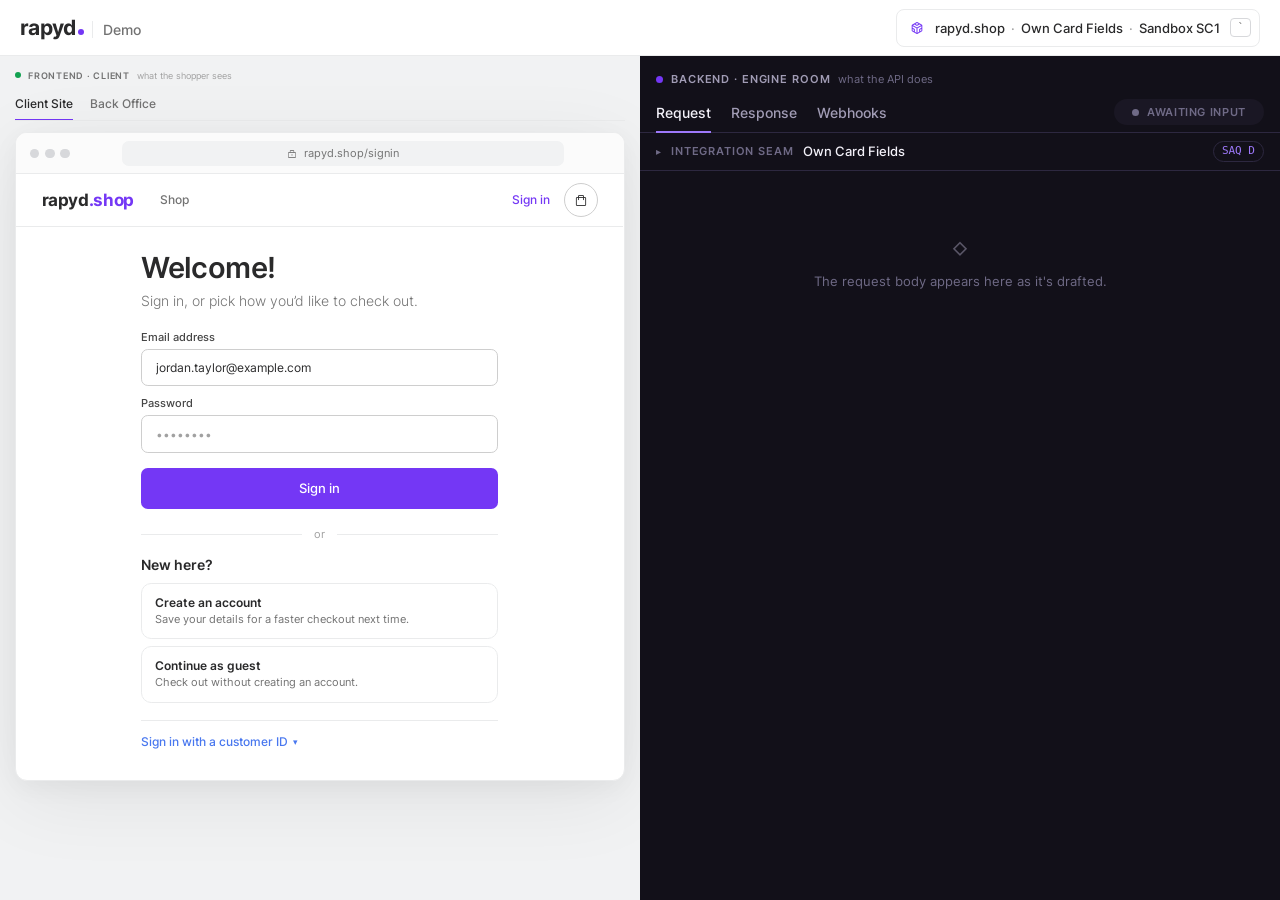
==== index.html @ 398a4bd5 "Point staging hosts at the staging backend staging.rapyd.shop and Vercel previews now read a second " ====
<!DOCTYPE html>
<html lang="en" data-vertical="ecommerce">
<head>
  <meta charset="UTF-8" />
  <meta name="viewport" content="width=device-width, initial-scale=1" />
  <title>Rapyd Demo</title>
  <!-- Backend origin, read once by js/api.js at import time. Point a staging
       deploy at another backend by editing this one line (a query param is
       deliberately NOT honoured — a crafted link could redirect the live token). -->
  <meta name="paybridge-backend" content="https://rapyd-backend.vercel.app" />
  <meta name="paybridge-backend-staging" content="https://rapyd-backend-git-staging-rapyd-se.vercel.app" />
  <!-- https origin of this frontend's deployment. Only used when the page
       itself isn't served over https (e.g. http://localhost): the hosted
       checkout's complete/cancel redirects then point at <this>/complete/. -->
  <meta name="paybridge-public-url" content="" />
  <!-- Rapyd design language: Inter (assets/fonts, @font-face in tokens.css),
       the Rapyd icon font, cool greys + #7437F5. No web-font CDN. -->
  <link rel="stylesheet" href="css/tokens.css" />
  <link rel="stylesheet" href="css/main.css" />
  <link rel="stylesheet" href="css/cof.css" />
  <link rel="stylesheet" href="assets/icons/rapyd-icons.css" />
  <link rel="stylesheet" href="css/site.css" />
</head>
<body>
  <div class="app">

    <!-- ── Header — the wordmark and the one way into the demo controls.
         Every SE control lives in the drawer (#demo-drawer, app.js). ── -->
    <header class="topbar">
      <div class="brand">
        <span class="brand-word">rapyd</span>
        <span class="brand-sub">Demo</span>
      </div>
      <span class="live-flag" id="live-flag" role="status" hidden></span>
      <button type="button" class="drawer-btn" id="drawer-btn" aria-expanded="false" aria-controls="demo-drawer" title="Demo controls ( ` )">
        <i class="icon-sandbox" aria-hidden="true"></i>
        <span class="drawer-ctx" id="drawer-ctx"></span>
        <kbd>`</kbd>
      </button>
    </header>

    <!-- ── Split ── -->
    <main class="split">

      <!-- LEFT: the client site / its back office -->
      <section class="pane pane-left">
        <div class="panel-eyebrow">
          <span class="eyebrow-dot dot-fe"></span>
          <span class="eyebrow-label">Frontend · Client</span>
          <span class="eyebrow-desc">what the shopper sees</span>
        </div>
        <div class="left-tabs" id="left-tabs">
          <button class="left-tab active" data-view="client">Client Site</button>
          <button class="left-tab" data-view="backoffice">Back Office</button>
        </div>

        <div class="browser">
          <div class="browser-chrome">
            <span class="dot"></span><span class="dot"></span><span class="dot"></span>
            <div class="urlbar"><i class="icon-lock" aria-hidden="true"></i><span id="client-domain">rapyd.shop</span></div>
          </div>
          <div class="browser-body">
            <div class="checkout" id="checkout"><!-- rendered by app.js --></div>
          </div>
        </div>
        <div class="offstage" id="offstage" hidden><!-- out-of-window annotations (e.g. bank-app view) --></div>

        <div class="backoffice" id="backoffice" hidden><!-- rendered by flows/back-office.js --></div>
      </section>

      <!-- RIGHT: engine room -->
      <section class="pane pane-right">
        <div class="panel-eyebrow eyebrow-dark">
          <span class="eyebrow-dot dot-be"></span>
          <span class="eyebrow-label">Backend · Engine Room</span>
          <span class="eyebrow-desc">what the API does</span>
        </div>
        <div class="rtabs">
          <button class="rtab active" data-tab="request">Request</button>
          <button class="rtab" data-tab="response">Response</button>
          <button class="rtab" data-tab="webhooks">Webhooks</button>
          <button class="rtab" data-tab="console" id="rtab-console">Console</button>
          <div class="status-ind idle" id="status-ind">
            <span class="si-dot"></span><span class="si-text">Awaiting input</span>
          </div>
        </div>
        <!-- The integration seam for the active path (js/seam.js, app.js
             renderSeamStrip): who hosts the card form, PCI scope, redirects. -->
        <div class="seam-strip-host" id="seam-strip-host"></div>
        <div class="rpanels">
          <div class="rpanel active" data-panel="request" id="panel-request"></div>
          <div class="rpanel" data-panel="response" id="panel-response"></div>
          <div class="rpanel" data-panel="webhooks" id="panel-webhooks"></div>
          <div class="rpanel" data-panel="console" id="panel-console"></div>
        </div>
      </section>

    </main>
  </div>

  <!-- Demo-controls drawer (app.js renderDrawer) — every SE control in one
       place: customer (skin), integration path, account (env + credentials),
       payment behaviour (FX + stored credentials). Toggle: the header button
       or the ` key; Esc closes. -->
  <aside class="demo-drawer" id="demo-drawer" aria-label="Demo controls" hidden>
    <div class="dc-head">
      <i class="icon-sandbox" aria-hidden="true"></i>
      <span class="dc-title">Demo controls</span>
      <kbd>`</kbd>
      <button type="button" class="dc-x" id="dc-close" aria-label="Close demo controls"><i class="icon-close_2" aria-hidden="true"></i></button>
    </div>
    <div class="dc-body" id="dc-body"></div>
  </aside>
  <!-- Portal: self-designed currency picker, shared by the price tile's
       currency button and the drawer's requested_currency button — a native
       <select>'s dropdown is OS-rendered and can't be themed. -->
  <div class="cur-dropdown" id="cur-dropdown" hidden></div>

  <!-- Live unlock (app.js openLiveDialog). The backend refuses env:'live'
       without X-PayBridge-Live-Token; this asks for it once per tab. The input
       is cleared on every close and the token is never rendered back. -->
  <div class="live-dialog-backdrop" id="live-dialog" hidden>
    <form class="live-dialog" id="live-dialog-form" role="dialog" aria-modal="true" aria-labelledby="live-dialog-title" autocomplete="off" novalidate>
      <div class="live-dialog-head">
        <span id="live-dialog-title">Unlock live mode</span>
        <button type="button" class="dc-x" id="live-dialog-x" aria-label="Cancel — stay in sandbox"><i class="icon-close_2" aria-hidden="true"></i></button>
      </div>
      <div class="pb-notice warn">
        <b>Live is restricted.</b> It charges a real card through the production Rapyd account.
      </div>
      <ul class="live-dialog-rules">
        <li>Every charge is 0.01 — the backend refuses anything above its live cap.</li>
        <li>Own Card Fields can't send a raw card number in live; use the Checkout Toolkit.</li>
        <li>The token is kept for this tab only and is never shown again.</li>
      </ul>
      <label class="live-dialog-label" for="live-token">Live access token</label>
      <input type="password" class="live-dialog-input" id="live-token" name="pb-live-token" autocomplete="off" autocapitalize="off" spellcheck="false" />
      <div class="live-dialog-err" id="live-dialog-err" role="alert" hidden></div>
      <div class="live-dialog-actions">
        <button type="button" class="live-dialog-btn" id="live-dialog-cancel">Stay in sandbox</button>
        <button type="submit" class="live-dialog-btn primary">Unlock live</button>
      </div>
    </form>
  </div>

  <!-- Top-of-page notice (app.js showBanner) — live auth failures. Text only. -->
  <div class="pb-banner pb-notice error" id="pb-banner" role="alert" hidden>
    <div class="pb-banner-body">
      <b id="pb-banner-title"></b>
      <span id="pb-banner-msg"></span>
    </div>
    <button type="button" class="pb-banner-x" id="pb-banner-x" aria-label="Dismiss"><i class="icon-close_2" aria-hidden="true"></i></button>
  </div>

  <script type="module" src="js/app.js"></script>
</body>
</html>
---- css/tokens.css ----
/* ─────────────────────────────────────────────────────────────
   Rapyd Demo — design tokens (the single source of truth)

   Every colour, face, shadow and radius the UI paints originates
   here; main.css / cof.css / site.css reference these tokens and
   don't hardcode a hex that duplicates one (DESIGN-SYSTEM.md §2).

   One design language — Rapyd's — across the whole tool:
     · light surfaces  — the app chrome, the demo-controls drawer, the
                         back office, dialogs, and the merchant site's
                         defaults: Inter, cool greys, white cards with
                         1px #EAEBEC borders and soft shadows, #7437F5.
     · the engine room — dark for code legibility, in Rapyd's palette:
                         a purple-tinted near-black, Inter for UI text,
                         the system monospace for code.
   The merchant site (the browser frame) is the one surface a skin may
   re-face — see "Merchant site" below and js/skins.js.
   ───────────────────────────────────────────────────────────── */

/* Inter — the Rapyd face, self-hosted (no web-font CDN). */
@font-face { font-family: 'Inter'; font-weight: 300; font-display: swap; src: url('../assets/fonts/Inter-Light.ttf') format('truetype'); }
@font-face { font-family: 'Inter'; font-weight: 400; font-display: swap; src: url('../assets/fonts/Inter-Regular.ttf') format('truetype'); }
@font-face { font-family: 'Inter'; font-weight: 500; font-display: swap; src: url('../assets/fonts/Inter-Medium.ttf') format('truetype'); }
@font-face { font-family: 'Inter'; font-weight: 600; font-display: swap; src: url('../assets/fonts/Inter-SemiBold.ttf') format('truetype'); }
@font-face { font-family: 'Inter'; font-weight: 700; font-display: swap; src: url('../assets/fonts/Inter-Bold.ttf') format('truetype'); }

:root {
  /* ── Type ── Inter for every piece of UI; the system mono for code/data. */
  --font-ui:   'Inter', -apple-system, BlinkMacSystemFont, 'Segoe UI', sans-serif;
  --font-mono: ui-monospace, 'SF Mono', SFMono-Regular, Menlo, Consolas, monospace;

  /* ── Brand ── Rapyd purple, its tints, and the link blue. */
  --accent:        #7437F5;   /* primary fills, active indicators */
  --accent-ink:    #7437F5;   /* accent as text (passes 4.5:1 on white) */
  --on-accent:     #ffffff;
  --accent-soft:   #F6F2FF;   /* soft-button fill, selected rows */
  --accent-soft-2: #EBE7FF;   /* focus ring, avatar, hover of soft fills */
  --accent-hover:  #E8DEFF;   /* soft-button hover */
  --link:          #4877EF;
  --link-hover:    #6D92F2;

  /* ── Neutrals (light surfaces) ── cool greys, darkest to lightest. */
  --ink:          #2A2A2B;    /* headings, amounts, primary text */
  --text:         #454545;    /* body copy, labels */
  --muted:        #727272;    /* secondary copy, subtitles */
  --faint:        #A1A1A1;    /* eyebrows, placeholders, meta */
  --field-strong: #A1A1A1;    /* hovered input border */
  --field:        #CECECE;    /* input / control borders */
  --line-2:       #D7D8DB;    /* stronger hairline, kbd chips, browser dots */
  --line:         #EAEBEC;    /* card borders, hairlines */
  --soft-3:       #F6F6F7;    /* hover fill */
  --soft-2:       #F1F2F3;    /* app background, segmented tracks, url bar */
  --soft:         #FBFBFB;    /* drawer body, tinted panels, browser chrome */
  --surface:      #ffffff;    /* cards */
  --app-bg:       #F1F2F3;

  /* ── Semantic ── on light ground (-deep for text). */
  --ok:       #12A150;
  --ok-deep:  #0E7A3D;
  --ok-soft:  #E7F6EE;
  --warn:     #F59E0B;
  --warn-deep:#9A5B00;
  --warn-soft:#FEF4E2;
  --err:      #E5484D;
  --err-deep: #B42328;
  --err-soft: #FDECEC;
  --info:     #4877EF;
  --info-soft:#EDF2FE;

  /* ── Elevation ── neutral, soft (the Rapyd card shadows). */
  --shadow-sm:   0 1px 2px rgba(16, 17, 20, .05);
  --shadow-card: 0 1px 2px rgba(16, 17, 20, .04), 0 8px 24px rgba(16, 17, 20, .05);
  --shadow-pop:  0 7.7px 30.5px rgba(0, 0, 0, .0425), 0 20px 96px rgba(0, 0, 0, .07);
  --shadow-drawer: 0 7.7px 30.5px rgba(0, 0, 0, .06), 0 20px 96px rgba(0, 0, 0, .12);
  --scrim:       rgba(23, 20, 33, .45);

  /* ── Radii ── one scale (8–14px for cards); snap to the nearest step. */
  --r-xs: 4px;    /* kbd, tiny tags */
  --r-sm: 6px;    /* chips, segmented buttons */
  --r-md: 8px;    /* inputs, buttons, engine cards */
  --r-lg: 12px;   /* cards, drawer cards, tiles */
  --r-xl: 14px;   /* the browser frame, dialogs */
  --r-pill: 999px;

  /* ── Engine room (dark) — Rapyd's palette on near-black ── */
  /* The integration seam (js/seam.js): Rapyd's own purple, NEVER re-faced by
     a skin — --accent inside .browser is the merchant's, this one is Rapyd's. */
  --rapyd:      #7437F5;
  --rapyd-soft: #F6F2FF;

  --eng-bg:        #121019;
  --eng-surface:   #1A1724;
  --eng-surface-2: #231F30;
  --eng-line:      #2D2840;
  --eng-text:      #F3F1F9;
  --eng-muted:     #A19CB5;
  --eng-faint:     #6F6A86;
  --eng-accent:    #9D78FA;   /* purple that reads on the dark ground */
  --eng-ok:   #4FD08A;
  --eng-err:  #FF8A8A;
  --eng-warn: #F0B45C;
  --eng-info: #7EA2FF;

  /* ── Code syntax (engine room) ── */
  --syn-key:  #A9B8FF;
  --syn-str:  #86E1A0;
  --syn-num:  #F6C177;
  --syn-bool: #C9A7FF;
  --syn-punc: #6F6A86;
  --sync-hl:   rgba(246, 193, 119, .14);
  --sync-edge: #F6C177;
}

/* ── Merchant site (the client pane's browser frame) ──────────
   The storefront in .browser (js/site/) is the ONE surface a skin may
   re-face. js/skins.js applySkin() writes a skin's tokens onto the
   .browser element itself: the accent set (--accent, --accent-ink,
   --accent-soft, --on-accent), the faces (--font-site,
   --font-site-display) and the --site-* neutrals. Here the --site-*
   values are folded into the ramp names the CSS reads, scoped to the
   frame, so everything outside it — the header, drawer, engine room,
   back office, dialogs — stays Rapyd whatever the skin. Unset, each
   falls back to the Rapyd value. */
.browser {
  --ink:    var(--site-ink, #2A2A2B);
  --text:   var(--site-text, #454545);
  --muted:  var(--site-muted, #727272);
  --faint:  var(--site-faint, #A1A1A1);
  --line:   var(--site-line, #EAEBEC);
  --field:  var(--site-field, #CECECE);
  --soft:   var(--site-soft, #FBFBFB);
  --soft-2: var(--site-soft-2, #F1F2F3);
  font-family: var(--font-site, var(--font-ui));
}
---- css/main.css ----
/* ─────────────────────────────────────────────────────────────
   Rapyd Demo — layout & components
   One layer, tokens only (css/tokens.css). Sections:
     1  base · 2 app header · 3 split + panel heads · 4 demo-controls
     drawer · 5 browser frame · 6 checkout · 7 toolkit stage + config ·
     8 result screens · 9 engine room · 10 back office · 11 notices,
     dialog, banner, toast · 12 responsive / compact fit
   ───────────────────────────────────────────────────────────── */

/* ── 1 · Base ────────────────────────────────────────────── */
*, *::before, *::after { box-sizing: border-box; }
html, body { height: 100%; }
body {
  margin: 0;
  font-family: var(--font-ui); font-size: 14px; color: var(--ink);
  background: var(--app-bg);
  -webkit-font-smoothing: antialiased; text-rendering: optimizeLegibility;
}
button { font-family: inherit; cursor: pointer; }
input, select, textarea { font-family: inherit; }
code, kbd { font-family: var(--font-mono); }
kbd {
  display: inline-block; font-size: 11px; font-weight: 500; line-height: 1;
  padding: 3px 6px; border: 1px solid var(--line-2); border-radius: var(--r-xs); color: var(--muted); background: var(--surface);
}
.mono { font-family: var(--font-mono); }
.sr { position: absolute; width: 1px; height: 1px; overflow: hidden; clip: rect(0 0 0 0); white-space: nowrap; }
@keyframes pulse { 50% { opacity: .35; } }
@keyframes spin { to { transform: rotate(360deg); } }

.app { display: flex; flex-direction: column; height: 100vh; overflow: hidden; }

/* ── 2 · App header ──────────────────────────────────────────
   Minimal: the wordmark, a live flag when live, and the drawer button
   (which also states the demo's current context). */
.topbar {
  display: flex; align-items: center; gap: 16px; flex: none;
  height: 56px; padding: 0 20px;
  background: var(--surface); border-bottom: 1px solid var(--line); z-index: 20;
}
.brand { display: flex; align-items: baseline; gap: 8px; }
.brand-word { font-size: 21px; font-weight: 700; letter-spacing: -.03em; color: var(--ink); }
.brand-word::after { content: ''; display: inline-block; width: 6px; height: 6px; margin-left: 2px; border-radius: 50%; background: var(--accent); }
.brand-sub { font-size: 14px; font-weight: 500; color: var(--muted); padding-left: 10px; border-left: 1px solid var(--line); }
.live-flag {
  font-size: 12px; font-weight: 600; color: var(--err-deep);
  background: var(--err-soft); border: 1px solid color-mix(in srgb, var(--err) 30%, transparent);
  padding: 6px 10px; border-radius: var(--r-md);
}
.live-flag[hidden] { display: none; }
.drawer-btn {
  margin-left: auto; display: inline-flex; align-items: center; gap: 10px;
  height: 38px; padding: 0 8px 0 12px; border: 1px solid var(--line); border-radius: var(--r-md);
  background: var(--surface); color: var(--ink); font-size: 13px; font-weight: 500;
  transition: background .12s ease, border-color .12s ease;
}
.drawer-btn:hover { background: var(--soft-3); }
.drawer-btn[aria-expanded="true"] { border-color: var(--accent); background: var(--accent-soft); }
.drawer-btn > i { font-size: 16px; color: var(--accent); }
.drawer-ctx { display: inline-flex; gap: 6px; white-space: nowrap; }
.drawer-ctx .sep { color: var(--faint); }
.drawer-ctx .is-live { color: var(--err-deep); font-weight: 600; }

/* ── 3 · Split + panel heads ─────────────────────────────── */
.split { display: grid; grid-template-columns: 1fr 1fr; flex: 1; min-height: 0; }
.pane { display: flex; flex-direction: column; min-height: 0; min-width: 0; }
.pane-left { background: var(--app-bg); overflow-y: auto; padding: 16px 18px 24px; }
/* Never flex-shrink the card/annotations: a compressed card clips its own
   content via overflow:hidden instead of letting the pane scroll. */
.pane-left > * { flex-shrink: 0; }
.pane-right { background: var(--eng-bg); min-height: 0; display: flex; flex-direction: column; }

/* "Frontend · Client" / "Backend · Engine Room" — a matched pair above each tab bar. */
.panel-eyebrow {
  display: flex; align-items: baseline; gap: 8px; flex: none; margin: 0 0 6px;
  font-size: 11px; font-weight: 600; letter-spacing: .08em; text-transform: uppercase; color: var(--muted);
}
.eyebrow-dot { width: 7px; height: 7px; border-radius: 50%; flex: none; align-self: center; }
.dot-fe { background: var(--ok); }
.dot-be { background: var(--accent); }
.eyebrow-desc { font-weight: 400; letter-spacing: 0; text-transform: none; color: var(--faint); }
.panel-eyebrow.eyebrow-dark { margin: 0; padding: 16px 16px 6px; color: var(--eng-muted); }
.panel-eyebrow.eyebrow-dark .eyebrow-desc { color: var(--eng-faint); }

/* Client Site / Back Office — the same tab grammar as the engine room's. */
.left-tabs { display: flex; align-items: center; gap: 20px; margin: 0 0 14px; border-bottom: 1px solid var(--line); flex: none; }
.left-tab {
  border: 0; background: transparent; color: var(--muted);
  padding: 12px 0 10px; font-size: 14px; font-weight: 500;
  border-bottom: 2px solid transparent; margin-bottom: -1px; transition: color .15s ease;
}
.left-tab:hover { color: var(--ink); }
.left-tab.active { color: var(--ink); border-bottom-color: var(--accent); }

/* ── 4 · Demo-controls drawer ────────────────────────────────
   Fixed to the right edge, over the engine room; white head, #FBFBFB body
   of white cards (the Rapyd SE panel). Controls carry their real API
   parameter names in mono where one exists. */
.demo-drawer {
  position: fixed; top: 0; right: 0; bottom: 0; z-index: 800;
  width: 400px; max-width: 100vw; display: flex; flex-direction: column;
  background: var(--surface); box-shadow: var(--shadow-drawer);
  animation: dcIn .18s ease;
}
.demo-drawer[hidden] { display: none; }
@keyframes dcIn { from { transform: translateX(24px); opacity: 0; } to { transform: none; opacity: 1; } }
.dc-head { display: flex; align-items: center; gap: 10px; padding: 16px 18px; border-bottom: 1px solid var(--line); }
.dc-head > i { font-size: 18px; color: var(--accent); }
.dc-title { font-size: 15px; font-weight: 600; color: var(--ink); }
.dc-x {
  margin-left: auto; width: 32px; height: 32px; display: grid; place-items: center;
  border: 0; border-radius: var(--r-md); background: none; color: var(--muted); font-size: 14px;
}
.dc-x:hover { background: var(--soft-2); color: var(--ink); }
.dc-body { flex: 1; overflow-y: auto; overflow-x: hidden; padding: 4px 18px 28px; background: var(--soft); }
.dc-sec { padding: 18px 0 4px; display: flex; flex-direction: column; gap: 10px; border-radius: var(--r-lg); transition: background .4s ease; }
.dc-sec + .dc-sec { border-top: 1px solid var(--line); margin-top: 14px; }
.dc-sec.flash { background: var(--accent-soft); }
.dc-sec-title { margin: 0; font-size: 11px; font-weight: 600; letter-spacing: .08em; text-transform: uppercase; color: var(--muted); }
.dc-card {
  display: flex; flex-direction: column; gap: 10px;
  padding: 14px 16px; border: 1px solid var(--line); border-radius: var(--r-lg); background: var(--surface);
}
.dc-card-head { display: flex; align-items: center; justify-content: space-between; gap: 10px; }
.dc-card-title { font-size: 14px; font-weight: 600; color: var(--ink); }
.dc-params { font-size: 11.5px; line-height: 1.5; color: var(--muted); }
.dc-note { margin: 0; font-size: 12.5px; line-height: 1.5; color: var(--muted); }
.dc-note.warn { color: var(--warn-deep); }
.dc-note.fine { font-size: 11.5px; color: var(--faint); }
.dc-note code { font-size: 11.5px; }
.dc-label { display: flex; align-items: baseline; gap: 8px; font-size: 12px; font-weight: 500; color: var(--muted); }
.dc-label code { font-size: 11px; color: var(--faint); }
.dc-label-note { margin-left: auto; font-weight: 400; color: var(--faint); }
.dc-field { display: flex; flex-direction: column; gap: 6px; }
.dc-fx { display: flex; flex-direction: column; gap: 12px; padding-top: 10px; border-top: 1px solid var(--line); }
.dc-fx[hidden] { display: none; }
.dc-cus { display: flex; flex-direction: column; gap: 2px; font-size: 13px; }
.dc-cus b { font-weight: 600; color: var(--ink); }
.dc-cus .mono { font-size: 12px; color: var(--muted); overflow-wrap: anywhere; }

/* option rows (skins, credentials) — radio-style cards */
.dc-options { display: flex; flex-direction: column; gap: 8px; }
.dc-option {
  display: flex; align-items: center; gap: 12px; width: 100%; text-align: left;
  padding: 12px 14px; border: 1px solid var(--line); border-radius: var(--r-lg); background: var(--surface);
  color: var(--ink); transition: border-color .12s ease, background .12s ease;
}
.dc-option:hover { border-color: var(--field); }
.dc-option.active { border-color: var(--accent); background: var(--accent-soft); }
.dc-radio { width: 16px; height: 16px; flex: none; border-radius: 50%; border: 1.5px solid var(--field); background: var(--surface); position: relative; }
.dc-option.active .dc-radio { border-color: var(--accent); }
.dc-option.active .dc-radio::after { content: ''; position: absolute; inset: 3px; border-radius: 50%; background: var(--accent); }
.dc-option-main { flex: 1; min-width: 0; display: flex; flex-direction: column; gap: 2px; }
.dc-option-title { font-size: 14px; font-weight: 600; }
.dc-option-sub { font-size: 12px; color: var(--muted); }
.dc-option-tag { flex: none; font-family: var(--font-mono); font-size: 10.5px; color: var(--muted); }
.cred-flags { flex: none; display: flex; gap: 4px; }
.cred-flag { font-size: 10px; font-weight: 600; padding: 3px 6px; border-radius: var(--r-xs); white-space: nowrap; }
.cred-flag.on  { background: var(--ok-soft); color: var(--ok-deep); }
.cred-flag.off { background: var(--err-soft); color: var(--err-deep); }

/* segmented control (drawer, FX, back office) */
.dc-seg, .co-fx-seg {
  display: grid; grid-auto-flow: column; grid-auto-columns: 1fr; gap: 2px;
  padding: 3px; border-radius: var(--r-md); background: var(--soft-2);
}
.dc-seg button, .co-fx-seg button {
  display: inline-flex; align-items: center; justify-content: center; gap: 6px;
  min-height: 32px; padding: 0 10px; border: 0; border-radius: var(--r-sm); background: transparent;
  color: var(--muted); font-size: 13px; font-weight: 500; white-space: nowrap;
}
.dc-seg button:hover, .co-fx-seg button:hover { color: var(--ink); }
.dc-seg button.active, .co-fx-seg button.active { background: var(--surface); color: var(--ink); box-shadow: var(--shadow-sm); }
.dc-seg button.active.live { color: var(--err-deep); }
.dc-seg-lg button { flex-direction: column; gap: 3px; min-height: 52px; padding: 6px 8px; white-space: normal; }
.dc-seg-tag { font-size: 9.5px; font-weight: 600; letter-spacing: .05em; text-transform: uppercase; padding: 2px 5px; border-radius: var(--r-xs); background: var(--line); color: var(--muted); }
.dc-seg button.active .dc-seg-tag { background: var(--accent-soft); color: var(--accent); }
.dc-select {
  height: 38px; padding: 0 12px; justify-content: space-between; width: 100%;
  border: 1px solid var(--field); border-radius: var(--r-md); background: var(--surface);
  font-family: var(--font-mono); font-size: 14px; font-weight: 500; color: var(--ink);
}
.dc-select:hover { border-color: var(--field-strong); }

/* switch */
.dc-switch { position: relative; display: inline-flex; cursor: pointer; }
.dc-switch input {
  appearance: none; -webkit-appearance: none; margin: 0; cursor: pointer;
  width: 36px; height: 20px; border-radius: 10px; background: var(--line-2); transition: background .15s ease;
}
.dc-switch input::after {
  content: ''; position: absolute; top: 2px; left: 2px; width: 16px; height: 16px; border-radius: 50%;
  background: var(--surface); box-shadow: 0 1px 2px rgba(0,0,0,.2); transition: left .15s ease;
}
.dc-switch input:checked { background: var(--accent); }
.dc-switch input:checked::after { left: 18px; }
.dc-switch input:focus-visible { outline: 2px solid var(--accent-soft-2); outline-offset: 2px; }

.dc-pill { font-size: 11px; font-weight: 600; padding: 3px 8px; border-radius: var(--r-pill); background: var(--soft-2); color: var(--muted); white-space: nowrap; }
.dc-pill.accent { background: var(--accent-soft); color: var(--accent); }
.dc-pill.ok { background: var(--ok-soft); color: var(--ok-deep); }
.dc-btn {
  align-self: flex-start; height: 34px; padding: 0 14px; border-radius: var(--r-md);
  border: 0; background: var(--accent-soft); color: var(--accent); font-size: 13px; font-weight: 500;
}
.dc-btn:hover { background: var(--accent-hover); }
.dc-btn.danger { background: var(--err-soft); color: var(--err-deep); }
.dc-btn.danger:hover { background: color-mix(in srgb, var(--err) 16%, var(--surface)); }

/* FX live preview: the fixed side exact, the varying side "≈" and muted. */
.fx-preview { display: flex; flex-direction: column; gap: 6px; font-family: var(--font-mono); font-size: 12px; }
.fx-preview:empty { display: none; }
.fx-preview-row { display: flex; justify-content: space-between; gap: 10px; color: var(--muted); }
.fx-preview-row .fixed { color: var(--ink); font-weight: 600; }
.fx-preview-row .vary { color: var(--text); font-weight: 600; }
.fx-preview-rate { color: var(--faint); }
.fx-preview-rate .guar { color: var(--accent); }
.fx-preview-note { font-family: var(--font-ui); color: var(--muted); }
.fx-preview-note.err { color: var(--err-deep); }

/* currency picker (portal) — above the drawer */
.cur-trigger { display: inline-flex; align-items: center; gap: 4px; }
.cur-caret { font-size: 9px; color: var(--faint); transform: translateY(1px); }
.cur-dropdown {
  position: fixed; z-index: 850; min-width: 130px; padding: 6px;
  background: var(--surface); border: 1px solid var(--line); border-radius: var(--r-lg); box-shadow: var(--shadow-pop);
}
.cur-dropdown[hidden] { display: none; }
.cur-opt {
  display: flex; align-items: center; justify-content: space-between; width: 100%;
  border: 0; background: transparent; text-align: left; padding: 8px 10px; border-radius: var(--r-sm);
  font-family: var(--font-mono); font-size: 13px; font-weight: 500; color: var(--text);
}
.cur-opt:hover { background: var(--soft-3); }
.cur-opt.active { color: var(--accent); }
.cur-opt.active::after { content: '✓'; margin-left: 10px; }

/* ── 5 · Browser frame (the merchant site) ───────────────── */
.browser {
  width: 100%; max-width: 980px; margin: 0 auto; overflow: hidden;
  background: var(--surface); border: 1px solid var(--line); border-radius: var(--r-xl);
  box-shadow: var(--shadow-pop);
  /* no width transition — an animated resize slides the chrome/URL bar around */
}
.browser[hidden] { display: none; }
.browser-chrome { display: flex; align-items: center; gap: 7px; height: 48px; padding: 0 16px; background: var(--soft); border-bottom: 1px solid var(--line); }
.browser-chrome .dot { width: 11px; height: 11px; border-radius: 50%; background: var(--line-2); }
.urlbar {
  flex: 1; max-width: 520px; height: 30px; margin: 0 auto; display: flex; align-items: center; justify-content: center; gap: 8px;
  border-radius: var(--r-md); background: var(--soft-2); font-size: 13px; color: var(--muted);
}
.urlbar i { font-size: 12px; }
.browser-body { position: relative; container-type: inline-size; padding: 0; }
.browser.wide-3ds { max-width: 680px; }
.browser.wide-3ds .browser-body { padding: 20px 0 10px; }
#rapyd-checkout { min-width: min(500px, 100%); min-height: 120px; }  /* toolkit needs ≥500px to lay out */
#rapyd-checkout, #rapyd-checkout iframe { width: 100% !important; max-width: 100%; }

/* ── Integration seam (js/seam.js) ─────────────────────────
   Rapyd's surfaces in the frame (toolkit iframe, 3DS challenge, the hosted
   page stand-in) are wrapped in .seam-rapyd: a dashed Rapyd-purple outline and
   a "Rapyd · …" tag drawn AROUND the surface — nothing reaches inside it, so
   Rapyd's iframe is never restyled. Merchant surfaces carry no mark. Only
   while the drawer's "Show seam" is on (.browser.seam-on); off = a clean
   customer view. Colours are --rapyd, never the skin's --accent. */
.seam-rapyd { position: relative; }
.browser.seam-on .seam-rapyd { outline: 1.5px dashed var(--rapyd); outline-offset: 3px; border-radius: var(--r-xs); }
.browser.seam-on .seam-rapyd::before {
  content: attr(data-seam); position: absolute; top: -12px; right: 10px; z-index: 3; pointer-events: none;
  padding: 2px 8px; border-radius: var(--r-pill); background: var(--rapyd); color: #fff;
  font: 600 10.5px/1.5 var(--font-ui); letter-spacing: .02em; white-space: nowrap;
}
/* full-bleed surfaces: the outline sits inside the frame's clipped edge */
.browser.seam-on .seam-rapyd.seam-tds,
.browser.seam-on .seam-rapyd.seam-page { outline-offset: -3px; }
.browser.seam-on .seam-rapyd.seam-tds::before { top: 8px; }
/* The address bar: a Rapyd domain gets the same mark */
.urlbar #client-domain { min-width: 0; overflow: hidden; text-overflow: ellipsis; white-space: nowrap; }
.browser.seam-on .urlbar.is-rapyd { box-shadow: inset 0 0 0 1.5px var(--rapyd); }
.browser.seam-on .urlbar.is-rapyd::after {
  content: 'Rapyd'; flex: none; padding: 1px 7px; border-radius: var(--r-pill);
  background: var(--rapyd); color: #fff; font: 600 10px/1.5 var(--font-ui);
}

/* The hosted page's stand-in. Rapyd's page is on Rapyd's domain, where the
   merchant skin stops — so it's drawn in the demo's own neutral face (fixed
   values, not the frame's skinnable ramp), and never as a copy of Rapyd's page. */
.hp-stage { padding: 30px 26px 34px; background: #FBFBFB; }
.hp-away { padding: 34px 26px 30px; text-align: center; font-family: var(--font-ui); color: #454545; background: #fff; border-radius: var(--r-xs); }
.hp-away-host { display: inline-block; padding: 3px 10px; border-radius: var(--r-pill); background: var(--rapyd-soft); color: var(--rapyd); font: 500 12px/1.5 var(--font-mono); }
.hp-away-title { margin-top: 14px; font-size: 17px; font-weight: 600; color: #2A2A2B; }
.hp-away-sub { max-width: 420px; margin: 8px auto 0; font-size: 13px; line-height: 1.55; color: #727272; }
.hp-away-actions { display: flex; flex-direction: column; align-items: center; gap: 10px; margin-top: 20px; }
.hp-btn { height: 40px; padding: 0 18px; border: 0; border-radius: var(--r-md); background: var(--rapyd); color: #fff; font: 500 13.5px var(--font-ui); cursor: pointer; }
.hp-btn:hover { filter: brightness(1.08); }
.hp-link { border: 0; background: none; padding: 4px; font: 500 12.5px var(--font-ui); color: #727272; cursor: pointer; }
.hp-link:hover { color: #2A2A2B; text-decoration: underline; }
.hp-away.declined .hp-away-title { color: #B00000; }

/* External 3DS (js/ext3ds.js) — the merchant's own 3DS provider, SIMULATED.
   A third party in the frame: not the merchant (no skin tokens — fixed values
   only) and not Rapyd (no --rapyd anywhere). A neutral issuer page with a
   slate accent, after the storefront prototype's 3DS screen. Its seam marker
   is grey (.seam-ext), so it never reads as Rapyd's. */
.seam-ext { position: relative; }
.browser.seam-on .seam-ext { outline: 1.5px dashed #8A8F98; outline-offset: 3px; border-radius: var(--r-md); }
.browser.seam-on .seam-ext::before {
  content: attr(data-seam); position: absolute; top: -12px; right: 10px; z-index: 3; pointer-events: none;
  padding: 2px 8px; border-radius: var(--r-pill); background: #5B616B; color: #fff;
  font: 600 10.5px/1.5 var(--font-ui); letter-spacing: .02em; white-space: nowrap;
}
.x3ds-stage { display: flex; justify-content: center; padding: 26px 20px 30px; background: #F9F9F9; }
.x3ds { width: 440px; max-width: 100%; overflow: hidden; border-radius: 14px; background: #fff; color: #23262B; font-family: var(--font-ui);
  box-shadow: 0 20px 60px rgba(0,0,0,.07), 0 6px 24px rgba(0,0,0,.045); }
.x3ds-head { display: flex; align-items: center; gap: 10px; padding: 16px 22px; border-bottom: 1px solid #EAEBEC; }
.x3ds-shield { display: grid; place-items: center; width: 36px; height: 36px; border-radius: 10px; background: #EEF1F5; color: #334155; }
.x3ds-brand { display: flex; flex-direction: column; gap: 2px; min-width: 0; }
.x3ds-brand b { font-size: 14px; font-weight: 600; }
.x3ds-brand span { font-size: 12px; color: #6B7079; }
.x3ds-sim { margin-left: auto; padding: 4px 8px; border-radius: 4px; background: #F1F2F3; color: #6B7079; font: 500 10.5px/1 var(--font-mono); letter-spacing: .06em; text-transform: uppercase; }
.x3ds-body { display: flex; flex-direction: column; gap: 16px; padding: 24px 22px 20px; }
.x3ds-title { font-size: 21px; font-weight: 500; line-height: 1.25; }
.x3ds-sub { margin: -8px 0 0; font-size: 13.5px; line-height: 1.5; color: #676B73; }
.x3ds-facts { display: flex; flex-direction: column; gap: 9px; padding: 14px 16px; border: 1px solid #EAEBEC; border-radius: 10px; background: #FBFBFB; font: 400 12.5px/1.2 var(--font-mono); }
.x3ds-facts div { display: flex; justify-content: space-between; gap: 12px; }
.x3ds-facts span { color: #828282; }
.x3ds-facts b { font-weight: 600; text-align: right; overflow-wrap: anywhere; }
.x3ds-actions { display: grid; grid-template-columns: 1fr 1fr; gap: 12px; }
.x3ds-btn { height: 46px; border: 1px solid #CECECE; border-radius: 8px; background: #fff; color: #454545; font: 500 14.5px var(--font-ui); cursor: pointer; }
.x3ds-btn:hover { background: #FFF5F5; border-color: #F25050; color: #B00000; }
.x3ds-btn.primary { border: 0; background: #334155; color: #fff; }
.x3ds-btn.primary:hover { background: #1E293B; color: #fff; }
.x3ds-link { align-self: center; border: 0; background: none; padding: 2px 4px; font: 500 12.5px var(--font-ui); color: #6B7079; cursor: pointer; }
.x3ds-link:hover { color: #23262B; text-decoration: underline; }
.x3ds-wait { display: flex; align-items: center; justify-content: center; gap: 10px; padding: 6px 0 2px; font-size: 13px; color: #6B7079; }
.x3ds-spin { width: 16px; height: 16px; border: 2px solid #D5D8DD; border-top-color: #334155; border-radius: 50%; animation: spin .8s linear infinite; }
.x3ds-foot { padding: 10px 22px 14px; border-top: 1px solid #F1F2F3; font-size: 11.5px; color: #9A9EA6; text-align: center; }

/* Seam explainer lines (seamLinesHTML) — drawer card (light) and the engine
   room's strip (dark, below) share the markup. */
.seam-lines { list-style: none; margin: 0; padding: 0; display: grid; gap: 6px; }
.seam-lines li { display: grid; grid-template-columns: 72px 1fr; gap: 8px; font-size: 12.5px; line-height: 1.45; color: var(--muted); }
.seam-lines b { font-weight: 600; color: var(--ink); }
.seam-owners { display: grid; gap: 5px; margin-top: 10px; font-size: 12px; line-height: 1.45; color: var(--muted); }
.seam-who { display: inline-block; min-width: 64px; margin-right: 8px; padding: 1px 7px; border-radius: var(--r-pill); font-size: 10.5px; font-weight: 600; text-align: center; background: var(--soft-2); color: var(--text); }
.seam-who.rapyd { background: var(--rapyd); color: #fff; }

/* out-of-window annotations below the site (the shopper's bank-app view) */
.offstage { width: 100%; max-width: 980px; margin: 14px auto 0; animation: cs-rise .5s ease-out .48s both; }

/* ── 6 · Checkout ────────────────────────────────────────── */
.co-tagline { display: flex; align-items: center; gap: 6px; margin-top: 6px; font-size: 11px; font-weight: 600; letter-spacing: .1em; color: var(--faint); }
.co-order {
  position: relative; /* anchors the FX corner badge */
  display: flex; align-items: center; gap: 14px; margin: 22px 0 0; padding: 14px 16px;
  border: 1px solid var(--line); border-radius: var(--r-lg); background: var(--soft);
}
.co-thumb { width: 48px; height: 48px; border-radius: var(--r-md); flex: none; display: grid; place-items: center; font-size: 22px; color: var(--on-accent); }
.co-order-info { flex: 1; min-width: 0; }
.co-order-name { font-size: 15px; font-weight: 600; color: var(--ink); }
.co-order-desc { font-size: 13px; color: var(--muted); margin-top: 2px; }

/* Editable price — an <input> + button styled as plain text until hovered or
   focused, so there's never a static/edit swap under a typing cursor. */
.co-order-price { display: flex; align-items: center; gap: 3px; flex: none; font-size: 18px; font-weight: 600; color: var(--ink); }
.tile-field {
  border: 1px solid transparent; background: transparent; border-radius: var(--r-sm);
  font: inherit; color: inherit; padding: 2px 5px; cursor: text; transition: background .12s ease, border-color .12s ease;
}
.tile-field:hover, .tile-field:focus { background: var(--surface); border-color: var(--field); outline: 0; }
/* field-sizing: content grows the box with the digits typed (Chrome demo). */
.tile-amount { text-align: right; field-sizing: content; min-width: 54px; max-width: 150px; }
.tile-currency { cursor: pointer; }
.tile-field[readonly] { cursor: default; }
.tile-field[readonly]:hover { background: transparent; border-color: transparent; }

/* The FX corner badge — opens the drawer at the FX controls. */
.fx-trigger {
  position: absolute; top: -9px; right: -9px; z-index: 1;
  width: 24px; height: 24px; padding: 0; border-radius: 50%; display: grid; place-items: center;
  border: 1px solid var(--field); background: var(--surface); color: var(--muted);
  font-size: 8.5px; font-weight: 700; box-shadow: var(--shadow-sm); transition: all .12s ease;
}
.fx-trigger.configured { background: var(--accent-soft); border-color: color-mix(in srgb, var(--accent) 50%, var(--field)); color: var(--accent); }
.fx-trigger:hover { border-color: var(--accent); color: var(--accent); background: var(--accent-soft); transform: scale(1.1); }

.co-totals { margin: 20px 0 0; padding-top: 16px; border-top: 1px solid var(--line); }
.co-line { display: flex; justify-content: space-between; font-size: 14px; color: var(--text); margin-bottom: 8px; }
.co-line .free { color: var(--ok-deep); font-weight: 500; }
.co-line.total { margin-top: 14px; padding-top: 14px; border-top: 1px solid var(--line); font-size: 16px; font-weight: 600; color: var(--ink); }
.co-line.total .co-total-amt { font-size: 22px; font-weight: 600; letter-spacing: -.01em; }
.per-mo { font-size: 12px; font-weight: 500; color: var(--muted); }

.co-paylabel { display: flex; align-items: baseline; justify-content: space-between; margin: 24px 0 0; }
.co-paylabel .lbl { font-size: 11px; font-weight: 600; letter-spacing: .1em; text-transform: uppercase; color: var(--faint); }
.use-test { border: 0; background: none; padding: 0; font-size: 13px; font-weight: 500; color: var(--link); }
.use-test:hover { color: var(--link-hover); text-decoration: underline; }

.co-field label { display: block; margin: 14px 0 8px; font-size: 13px; font-weight: 500; color: var(--text); }
.co-input {
  display: flex; align-items: center; gap: 9px; height: 48px; padding: 0 14px;
  border: 1px solid var(--field); border-radius: var(--r-md); background: var(--surface);
  transition: border-color .15s ease, box-shadow .15s ease;
}
.co-input:hover { border-color: var(--field-strong); }
.co-input:focus-within { border-color: var(--accent); box-shadow: 0 0 0 3px var(--accent-soft-2); }
.co-input input { flex: 1; min-width: 0; height: 100%; border: 0; outline: 0; background: transparent; font-family: var(--font-mono); font-size: 15px; color: var(--ink); }
.co-input input#f-name { font-family: inherit; }
.co-input input::placeholder { color: var(--faint); }
.co-input input:disabled { color: var(--muted); cursor: not-allowed; }
.co-input .field-ico { flex: none; color: var(--muted); }
.co-input.is-invalid { border-color: var(--err); box-shadow: 0 0 0 3px color-mix(in srgb, var(--err) 15%, transparent); }
.card-brand { flex: none; font-size: 11px; font-weight: 700; letter-spacing: .05em; color: var(--accent-ink); }
.co-row { display: flex; gap: 14px; }
.co-row .co-field { flex: 1; min-width: 0; } /* min-width:auto would let inputs overflow */

.co-tds { display: flex; align-items: center; gap: 10px; margin: 18px 0 0; font-size: 14px; color: var(--text); cursor: pointer; user-select: none; }
.co-tds input {
  appearance: none; -webkit-appearance: none; flex: none; width: 18px; height: 18px; margin: 0; position: relative; cursor: pointer;
  border: 1.5px solid var(--field); border-radius: var(--r-xs); background: var(--surface); transition: all .15s ease;
}
.co-tds input:checked { background: var(--accent); border-color: var(--accent); }
.co-tds input:checked::after {
  content: ''; position: absolute; left: 5px; top: 1.5px; width: 4.5px; height: 9px;
  border: solid var(--on-accent); border-width: 0 2.2px 2.2px 0; transform: rotate(43deg);
}
.co-tds input:disabled { opacity: .55; cursor: not-allowed; }
.co-save-row { display: flex; align-items: center; justify-content: space-between; gap: 10px; margin: 18px 0 0; }
.co-save-row .co-tds { margin: 0; }
.cof-strategy { display: flex; justify-content: flex-end; }
/* "Strategy" — an SE affordance on the shopper's page, so it reads as a quiet
   chip; it opens the drawer's stored-credential controls. */
.sc-trigger {
  flex: none; padding: 4px 10px; border-radius: var(--r-pill);
  border: 1px dashed var(--field); background: var(--surface); color: var(--muted);
  font-size: 11.5px; font-weight: 500; transition: all .12s ease;
}
.sc-trigger:hover { border-color: var(--accent); border-style: solid; color: var(--accent); background: var(--accent-soft); }

.co-cta {
  width: 100%; height: 50px; margin-top: 24px; border: 0; border-radius: var(--r-md);
  background: var(--accent); color: var(--on-accent); font-size: 15px; font-weight: 500;
  display: inline-flex; align-items: center; justify-content: center; gap: 8px;
  transition: filter .15s ease, transform .05s ease;
}
.co-cta:hover { filter: brightness(1.08); }
.co-cta:active { transform: translateY(1px); }
.co-cta:disabled { opacity: .45; cursor: not-allowed; filter: none; }
.cs-secondary {
  width: 100%; height: 48px; margin-top: 12px; cursor: pointer;
  border: 1px solid var(--line); border-radius: var(--r-md); background: var(--surface);
  color: var(--ink); font-size: 15px; font-weight: 500; transition: background .15s ease;
}
.cs-secondary:hover { background: var(--soft-3); }

/* ── 7 · Toolkit stage + its config panel ────────────────── */
/* Two columns: the merchant's order summary | the payment column (config
   panel pre-launch, Rapyd's iframe after). Minimums fit a 14" laptop. */
.tk-checkout { display: grid; grid-template-columns: minmax(186px, 2fr) minmax(532px, 4.5fr); align-items: stretch; }
.tk-summary { display: flex; flex-direction: column; min-width: 0; padding: 26px 26px 22px; border-right: 1px solid var(--line); }
.tk-sum-label { margin: 22px 0 10px; font-size: 11px; font-weight: 600; letter-spacing: .1em; text-transform: uppercase; color: var(--faint); }
.tk-summary .co-order { margin: 0; padding: 12px; }
.tk-summary .co-thumb { width: 44px; height: 44px; }
.tk-summary .co-totals { margin-top: 18px; }
.tk-secure { margin-top: auto; padding-top: 18px; border-top: 1px solid var(--line); }
.tk-secure-head { font-size: 13.5px; font-weight: 600; color: var(--ink); }
.tk-secure p { margin: 8px 0 14px; font-size: 12px; line-height: 1.5; color: var(--muted); }
.tk-badges { display: flex; gap: 6px; align-items: center; }
.tk-badges span { font-size: 9.5px; font-weight: 700; letter-spacing: .04em; color: #fff; border-radius: var(--r-xs); padding: 5px 8px; }
.b-visa { background: #1a1f71; } /* card-scheme marks keep the schemes' own colours */
.b-mc { background: #eb001b; }
/* 16px sides: 532px track − 32 = 500px, the toolkit's minimum */
.tk-paycol { min-width: 0; padding: 20px; }
@container (max-width: 717px) {
  .tk-checkout { grid-template-columns: 1fr; }
  .tk-summary { border-right: 0; border-bottom: 1px solid var(--line); }
  .tk-secure { margin-top: 14px; }
}
.tk-redirect { text-align: center; padding: 8px 0; }
.tk-redirect-title { font-size: 15px; font-weight: 600; }
.tk-redirect-desc { margin: 7px 0 15px; font-size: 12.5px; line-height: 1.5; color: var(--muted); }

/* toolkit.config — an SE panel on the left, so it's drawn like the drawer's
   cards (tinted, dashed edge, real config keys in mono) rather than like the
   shopper's page around it. Swapped for the iframe on render. */
.tk-config {
  display: flex; flex-direction: column; min-height: 100%;
  padding: 18px 20px 20px; border: 1px dashed var(--field); border-radius: var(--r-lg); background: var(--soft);
}
.tkc-head { display: flex; align-items: center; gap: 8px; }
.tkc-title { font-size: 11px; font-weight: 600; letter-spacing: .08em; text-transform: uppercase; color: var(--muted); }
.tkc-sec { padding: 16px 0 2px; }
.tkc-sec ~ .tkc-sec { border-top: 1px solid var(--line); margin-top: 12px; }
.tkc-sec[hidden] { display: none; }
.tkc-sec-label { display: flex; align-items: baseline; gap: 8px; margin-bottom: 12px; font-size: 13px; font-weight: 600; color: var(--ink); }
.tkc-sec-hint { margin-left: auto; font-family: var(--font-mono); font-size: 10.5px; font-weight: 400; color: var(--faint); }
.tkc-row { display: flex; align-items: center; justify-content: space-between; gap: 12px; margin-bottom: 12px; }
.tkc-row[hidden] { display: none; }
.tkc-lab { min-width: 0; font-size: 13px; font-weight: 500; line-height: 1.3; color: var(--text); }
/* long unbreakable params must wrap, or they push the controls out of the panel */
.tkc-lab code { display: block; margin-top: 2px; font-size: 11px; font-weight: 400; color: var(--faint); overflow-wrap: anywhere; }
.tkc-seg { display: grid; grid-auto-flow: column; grid-auto-columns: 1fr; gap: 2px; flex: none; padding: 3px; border-radius: var(--r-md); background: var(--soft-2); }
.tkc-sec > .tkc-seg { width: 100%; margin-bottom: 12px; }
.tkc-seg button {
  min-height: 32px; padding: 0 12px; border: 0; border-radius: var(--r-sm); background: transparent;
  color: var(--muted); font-size: 13px; font-weight: 500; white-space: nowrap; transition: all .12s ease;
}
.tkc-seg button:hover { color: var(--ink); }
.tkc-seg button.active { background: var(--surface); color: var(--ink); box-shadow: var(--shadow-sm); }
.tkc-seg[data-opt="mode"] button.active { color: var(--accent); }
.tkc-switch-wrap { display: flex; align-items: center; cursor: pointer; }
.tkc-switch {
  appearance: none; -webkit-appearance: none; position: relative; margin: 0; cursor: pointer;
  width: 36px; height: 20px; border-radius: 10px; background: var(--line-2); transition: background .15s ease;
}
.tkc-switch::after { content: ''; position: absolute; top: 2px; left: 2px; width: 16px; height: 16px; border-radius: 50%; background: var(--surface); box-shadow: 0 1px 2px rgba(0,0,0,.2); transition: left .15s ease; }
.tkc-switch:checked { background: var(--accent); }
.tkc-switch:checked::after { left: 18px; }
.tkc-input {
  flex: 1; min-width: 0; max-width: 210px; height: 36px; padding: 0 12px;
  border: 1px solid var(--field); border-radius: var(--r-md); background: var(--surface); color: var(--ink); font-size: 13px;
}
.tkc-input:focus { outline: 0; border-color: var(--accent); box-shadow: 0 0 0 3px var(--accent-soft-2); }
.tkc-colorfield { display: flex; align-items: center; gap: 6px; }
.tkc-color { flex: none; width: 36px; height: 36px; padding: 3px; cursor: pointer; border: 1px solid var(--field); border-radius: var(--r-md); background: var(--surface); }
.tkc-hex { max-width: 96px; font-family: var(--font-mono); text-transform: uppercase; }
.tkc-wallet { display: flex; align-items: center; gap: 10px; font-size: 13px; font-weight: 500; color: var(--ink); }
.dw-logo { width: 28px; height: 28px; flex: none; display: grid; place-items: center; border-radius: var(--r-md); background: var(--surface); border: 1px solid var(--line); }
.tkc-wallet-custom { margin: -4px 0 12px 38px; }
.tkc-selects { display: flex; gap: 6px; flex: 1; max-width: 240px; }
.tkc-select {
  flex: 1; min-width: 0; height: 34px; padding: 0 8px; cursor: pointer;
  border: 1px solid var(--field); border-radius: var(--r-md); background: var(--surface); color: var(--ink); font-size: 12.5px;
}
.tkc-fixed code { font-size: 11.5px; color: var(--accent); background: var(--accent-soft); padding: 3px 9px; border-radius: var(--r-pill); }
.tkc-cta { margin-top: 18px; }

/* ── 8 · Result screens: processing / 3DS / success / error ── */
@keyframes cs-pop { 0% { transform: scale(.4); opacity: 0; } 55% { transform: scale(1.08); } 100% { transform: scale(1); opacity: 1; } }
@keyframes cs-ring { 0% { transform: scale(.6); opacity: .55; } 100% { transform: scale(1.9); opacity: 0; } }
@keyframes cs-check { 0% { stroke-dashoffset: 32; } 100% { stroke-dashoffset: 0; } }
@keyframes cs-rise { 0% { transform: translateY(10px); opacity: 0; } 100% { transform: translateY(0); opacity: 1; } }
.rise-1 { animation: cs-rise .5s ease-out .15s both; }
.rise-2 { animation: cs-rise .5s ease-out .22s both; }
.rise-3 { animation: cs-rise .5s ease-out .28s both; }
.rise-4 { animation: cs-rise .5s ease-out .34s both; }
.rise-5 { animation: cs-rise .5s ease-out .40s both; }

.screen { display: flex; flex-direction: column; align-items: center; gap: 9px; padding: 14px 8px 8px; text-align: center; }
.screen-spinner { width: 42px; height: 42px; margin-bottom: 6px; border-radius: 50%; border: 3px solid var(--line); border-top-color: var(--accent); animation: spin .8s linear infinite; }
.screen-title { font-size: 34px; font-weight: 600; letter-spacing: -.02em; color: var(--ink); }
.screen-sub { font-size: 15px; color: var(--muted); }
.screen-sub b, .screen-sub strong { color: var(--text); font-weight: 600; }
.screen-next {
  width: 100%; margin-top: 16px; padding: 14px 18px; text-align: center;
  font-size: 14px; line-height: 1.55; color: var(--text);
  background: var(--soft); border: 1px solid var(--line); border-radius: var(--r-lg);
}
.screen-next.err { background: var(--err-soft); border-color: color-mix(in srgb, var(--err) 25%, transparent); color: var(--err-deep); }
.screen-facts { width: 100%; margin: 22px 0 0; border: 1px solid var(--line); border-radius: var(--r-lg); overflow: hidden; }
.screen-facts > div { display: flex; justify-content: space-between; align-items: center; gap: 12px; padding: 13px 16px; background: var(--soft); border-top: 1px solid var(--line); }
.screen-facts > div:first-child { border-top: 0; }
.screen-facts span { flex: none; font-size: 13px; color: var(--muted); }
/* the value — a receipt is something a shopper reads, so UI face, not mono */
.screen-facts b { font-size: 13.5px; font-weight: 600; line-height: 1.4; color: var(--ink); text-align: right; }
.screen .co-cta { margin-top: 8px; }

.cs-badge-wrap { position: relative; width: 76px; height: 76px; margin: 0 auto 20px; display: flex; align-items: center; justify-content: center; }
.cs-ring { position: absolute; inset: 0; border-radius: 50%; background: var(--ok); animation: cs-ring .9s ease-out .1s both; }
.cs-ring.err { background: var(--err); }
.cs-glow { position: absolute; inset: 0; border-radius: 50%; filter: blur(6px); transform: scale(1.4); background: radial-gradient(circle, color-mix(in srgb, var(--ok) 35%, transparent), transparent 70%); }
.cs-glow.err { background: radial-gradient(circle, color-mix(in srgb, var(--err) 32%, transparent), transparent 70%); }
.cs-badge { position: relative; width: 76px; height: 76px; border-radius: 50%; display: flex; align-items: center; justify-content: center; animation: cs-pop .5s cubic-bezier(.34,1.56,.64,1) both; }
.cs-badge.ok { background: var(--ok); }
.cs-badge.err { background: var(--err); }
.cs-badge.ok svg path { stroke-dasharray: 32; animation: cs-check .4s ease-out .35s both; }
.cs-badge.err svg path { stroke-dasharray: 24; animation: cs-check .3s ease-out .35s both; }
.cs-badge.err svg path + path { animation-delay: .5s; }

/* the shopper's bank-app view (outside the window) */
.bank-view { width: 100%; padding: 16px 18px; text-align: left; background: var(--surface); border: 1px solid var(--line); border-radius: var(--r-lg); }
.bank-view-label { display: flex; align-items: center; gap: 8px; margin: 0 0 12px; font-size: 11px; font-weight: 600; letter-spacing: .08em; text-transform: uppercase; color: var(--muted); }
.bank-view-label code { font-size: 11px; letter-spacing: 0; text-transform: none; color: var(--accent); }
.bank-card { display: flex; align-items: center; gap: 14px; padding: 14px 16px; border: 1px solid var(--line); border-radius: var(--r-lg); background: var(--soft); }
.bank-ico { width: 42px; height: 42px; flex: none; display: grid; place-items: center; border-radius: var(--r-md); background: var(--accent-soft); color: var(--accent); font-size: 16px; font-weight: 700; }
.bank-info { min-width: 0; }
.bank-desc { font-size: 15px; font-weight: 600; letter-spacing: .02em; color: var(--ink); white-space: nowrap; overflow: hidden; text-overflow: ellipsis; }
.bank-date { margin-top: 2px; font-size: 12.5px; color: var(--muted); }
.bank-amt { margin-left: auto; flex: none; text-align: right; }
.bank-amt-main { font-size: 16px; font-weight: 600; color: var(--ink); white-space: nowrap; }
.bank-amt-fx { margin-top: 2px; font-size: 11.5px; color: var(--muted); white-space: nowrap; }

/* 3-D Secure: Rapyd's simulator renders as Rapyd ships it, full-bleed — the
   page around it is the merchant's; the iframe itself is never styled. */
.screen-3ds { display: flex; flex-direction: column; min-height: 0; }
.screen-3ds-bar { display: flex; align-items: flex-start; gap: 12px; padding: 0 22px 16px; border-bottom: 1px solid var(--line); }
.tds-ico { width: 34px; height: 34px; flex: none; display: grid; place-items: center; border-radius: var(--r-md); background: var(--soft-2); }
.screen-3ds-title { font-size: 16px; font-weight: 600; color: var(--ink); }
.screen-3ds-sub { margin-top: 2px; font-size: 13.5px; line-height: 1.4; color: var(--muted); }
.tds-frame { flex: none; display: block; width: 100%; margin: 4px auto 0; height: clamp(380px, calc(100vh - 400px), 460px); border: 0; background: #fff; }

/* ── 9 · Engine room ─────────────────────────────────────── */
/* The integration seam strip (js/seam.js seamStripHTML) — one collapsible
   line between the tabs and the panels. */
.seam-strip-host { flex: none; background: var(--eng-bg); border-bottom: 1px solid var(--eng-line); }
.seam-strip-host:empty { display: none; }
.seam-strip > summary { list-style: none; display: flex; align-items: center; gap: 10px; padding: 8px 16px; cursor: pointer; font-size: 12.5px; color: var(--eng-muted); }
.seam-strip > summary::-webkit-details-marker { display: none; }
.seam-strip > summary::before { content: '▸'; font-size: 10px; color: var(--eng-faint); }
.seam-strip[open] > summary::before { content: '▾'; }
.seam-strip-k { font-size: 10.5px; font-weight: 600; letter-spacing: .08em; text-transform: uppercase; color: var(--eng-faint); }
.seam-strip-v { color: var(--eng-text); font-weight: 500; }
.seam-strip-tag { margin-left: auto; padding: 1px 8px; border: 1px solid var(--eng-line); border-radius: var(--r-pill); font: 500 11px/1.5 var(--font-mono); color: var(--eng-accent); }
.seam-strip .seam-lines, .seam-strip .seam-owners { padding: 0 16px; }
.seam-strip .seam-owners { padding-bottom: 12px; }
.seam-strip .seam-lines li, .seam-strip .seam-owners { color: var(--eng-muted); }
.seam-strip .seam-lines b { color: var(--eng-text); }
.seam-strip .seam-who { background: var(--eng-surface-2); color: var(--eng-text); }
.seam-strip .seam-who.rapyd { background: var(--eng-accent); color: var(--eng-bg); }

.rtabs { display: flex; align-items: center; gap: 20px; flex: none; padding: 0 16px; border-bottom: 1px solid var(--eng-line); background: var(--eng-bg); }
.rtab {
  border: 0; background: transparent; color: var(--eng-muted);
  padding: 12px 0 10px; font-size: 14px; font-weight: 500;
  border-bottom: 2px solid transparent; margin-bottom: -1px; transition: color .15s ease;
}
.rtab:hover { color: var(--eng-text); }
.rtab.active { color: var(--eng-text); border-bottom-color: var(--eng-accent); }

/* status pill — the engine room's heartbeat */
.status-ind {
  margin-left: auto; min-width: 150px; justify-content: center;
  display: flex; align-items: center; gap: 8px; padding: 6px 12px; border-radius: var(--r-pill);
  font-size: 11px; font-weight: 600; letter-spacing: .06em; text-transform: uppercase;
  background: var(--eng-surface); color: var(--eng-muted);
}
.status-ind .si-dot { width: 7px; height: 7px; flex: none; border-radius: 50%; background: currentColor; }
.status-ind.idle       { color: var(--eng-faint); }
.status-ind.drafting   { color: var(--eng-warn); }
.status-ind.processing { color: var(--eng-info); }
.status-ind.processing .si-dot { animation: pulse 1s ease-in-out infinite; }
.status-ind.ok     { color: var(--eng-ok);   background: color-mix(in srgb, var(--eng-ok) 12%, var(--eng-bg)); }
.status-ind.action { color: var(--eng-warn); background: color-mix(in srgb, var(--eng-warn) 12%, var(--eng-bg)); }
.status-ind.error  { color: var(--eng-err);  background: color-mix(in srgb, var(--eng-err) 12%, var(--eng-bg)); }

.rpanels { flex: 1; min-height: 0; position: relative; }
/* everything in the engine room is technical output → monospace */
.rpanel { display: none; position: absolute; inset: 0; overflow-y: auto; padding: 18px; font-family: var(--font-mono); color: var(--eng-text); }
.rpanel.active { display: block; }

.req-headline { display: flex; align-items: center; gap: 11px; margin-bottom: 18px; }
.method-pill { font-family: var(--font-mono); font-size: 11px; font-weight: 700; letter-spacing: .06em; padding: 4px 9px; border-radius: var(--r-sm); }
/* method colours mirror docs.rapyd.net: POST green · GET blue · DELETE red */
.method-pill.post   { background: color-mix(in srgb, var(--eng-ok) 15%, transparent);   color: var(--eng-ok); }
.method-pill.get    { background: color-mix(in srgb, var(--eng-info) 16%, transparent); color: var(--eng-info); }
.method-pill.put,
.method-pill.patch  { background: color-mix(in srgb, var(--eng-warn) 16%, transparent); color: var(--eng-warn); }
.method-pill.delete { background: color-mix(in srgb, var(--eng-err) 16%, transparent);  color: var(--eng-err); }
.req-path { font-family: var(--font-mono); font-size: 14px; font-weight: 600; color: var(--eng-text); word-break: break-all; }
.eng-label { margin: 0 0 8px; font-family: var(--font-ui); font-size: 11px; font-weight: 600; letter-spacing: .08em; text-transform: uppercase; color: var(--eng-faint); }
.req-headers {
  display: grid; grid-template-columns: max-content 1fr; column-gap: 18px; row-gap: 7px; align-items: baseline;
  padding: 13px 15px; margin-bottom: 18px; font-size: 11.5px;
  background: var(--eng-bg); border: 1px solid var(--eng-line); border-radius: var(--r-md);
}
.req-headers .hk { color: var(--syn-key); white-space: nowrap; }
.req-headers .hv { color: var(--eng-muted); word-break: break-all; }
.req-bodylabel { display: flex; align-items: baseline; gap: 8px; }
.req-bodylabel .hint { font-family: var(--font-ui); font-size: 11px; font-style: italic; color: var(--eng-faint); }

/* stacked beat cards — one <details> per call in the sequence (open state
   owned by customer-beat.js; the panels are rebuilt on every keystroke) */
.beat-card { margin-bottom: 12px; overflow: hidden; border: 1px solid var(--eng-line); border-radius: var(--r-lg); background: var(--eng-surface); }
.beat-head { list-style: none; cursor: pointer; display: flex; flex-wrap: wrap; align-items: center; gap: 10px; padding: 11px 13px; }
.beat-head::-webkit-details-marker { display: none; }
.beat-head:hover { background: var(--eng-surface-2); }
.beat-chev { color: var(--eng-faint); font-size: 10px; transition: transform .15s ease; }
details[open] > .beat-head > .beat-chev { transform: rotate(90deg); }
.beat-n { flex: none; width: 18px; height: 18px; display: inline-flex; align-items: center; justify-content: center; border-radius: 50%; font-size: 10px; font-weight: 700; background: var(--eng-surface-2); color: var(--eng-muted); }
.beat-head .req-path { font-size: 12.5px; }
.beat-state { margin-left: auto; font-size: 10px; font-weight: 700; letter-spacing: .03em; padding: 2px 8px; border-radius: var(--r-pill); background: var(--eng-surface-2); color: var(--eng-faint); white-space: nowrap; }
.beat-state.ok   { background: color-mix(in srgb, var(--eng-ok) 16%, transparent);   color: var(--eng-ok); }
.beat-state.err  { background: color-mix(in srgb, var(--eng-err) 16%, transparent);  color: var(--eng-err); }
.beat-state.live { background: color-mix(in srgb, var(--eng-info) 16%, transparent); color: var(--eng-info); }
.beat-body { padding: 4px 13px 13px; }
.beat-foot { margin-top: 11px; padding: 9px 11px; font-size: 11px; line-height: 1.5; color: var(--eng-muted); border: 1px dashed var(--eng-line); border-radius: var(--r-md); background: var(--eng-bg); }
.beat-foot code { color: var(--syn-num); }
/* Simulated steps OUTSIDE Rapyd (external 3DS — js/ext3ds.js): every such
   card carries a visible "Simulated" badge and a dashed edge, so it can never
   be mistaken for a Rapyd call. */
.beat-card.sim { border-style: dashed; background: color-mix(in srgb, var(--eng-surface) 70%, var(--eng-bg)); }
.method-pill.sim { background: color-mix(in srgb, var(--eng-warn) 14%, transparent); color: var(--eng-warn); }
.beat-state.sim, .sim-badge { background: color-mix(in srgb, var(--eng-warn) 16%, transparent); color: var(--eng-warn); }
.sim-badge { display: inline-block; padding: 1px 7px; border-radius: var(--r-pill); font-size: 10px; font-weight: 700; letter-spacing: .03em; }
.ext-who { display: flex; flex-wrap: wrap; align-items: center; gap: 8px; margin: 2px 0 10px; font-size: 11.5px; line-height: 1.5; color: var(--eng-muted); }
.ext-wait { padding: 10px 0 4px; font-size: 12px; color: var(--eng-faint); font-style: italic; }
.ext-map { list-style: none; margin: 0; padding: 0; display: grid; gap: 3px; }
.ext-map code { color: var(--syn-num); }
/* Fields injected into the Rapyd body from the external 3DS result */
.jsonv-line.inject-hit { background: color-mix(in srgb, var(--eng-warn) 11%, transparent); box-shadow: inset 3px 0 0 var(--eng-warn); }
.jsonv-gutter span.inject-hit { color: var(--eng-warn); font-weight: 700; }
.inject-key { display: inline-block; width: 9px; height: 9px; margin-right: 4px; border-radius: 2px; background: var(--eng-warn); vertical-align: -1px; }

/* JSON viewer (line-numbered) */
.tok-key  { color: var(--syn-key); }
.tok-str  { color: var(--syn-str); }
.tok-num  { color: var(--syn-num); }
.tok-bool { color: var(--syn-bool); }
.tok-punc { color: var(--syn-punc); }
.jsonv { display: flex; overflow: hidden; font-family: var(--font-mono); font-size: 12px; line-height: 1.7; border: 1px solid var(--eng-line); border-radius: var(--r-md); background: var(--eng-bg); }
.jsonv-gutter { flex: none; padding: 11px 9px 11px 12px; text-align: right; color: var(--eng-faint); user-select: none; background: color-mix(in srgb, #000 18%, var(--eng-bg)); border-right: 1px solid var(--eng-line); }
.jsonv-gutter span { display: block; margin: 0 -9px 0 -12px; padding: 0 9px 0 12px; transition: background .12s ease, color .12s ease; }
.jsonv-body { flex: 1; min-width: 0; overflow-x: auto; padding: 11px 13px; }
/* full-row field↔JSON highlight: tinted line + coloured gutter number */
.jsonv-line { white-space: pre; color: var(--eng-text); margin: 0 -13px; padding: 0 13px; transition: background .12s ease; }
.jsonv-line.sync-hit { background: var(--sync-hl); box-shadow: inset 3px 0 0 var(--sync-edge); }
.jsonv-gutter span.sync-hit { background: var(--sync-hl); color: var(--sync-edge); font-weight: 700; }
.jv-empty { color: var(--eng-faint); }

/* empty / sending */
.eng-empty { display: flex; flex-direction: column; align-items: center; gap: 10px; padding: 44px 20px; text-align: center; }
.eng-empty .ee-ico { font-size: 24px; opacity: .5; color: var(--eng-muted); }
.eng-empty .ee-text { max-width: 320px; font-family: var(--font-ui); font-size: 13px; line-height: 1.55; color: var(--eng-faint); }
.eng-empty code { font-size: 11.5px; color: var(--eng-muted); }
.eng-sending { display: flex; align-items: center; justify-content: center; gap: 11px; padding: 44px 20px; font-size: 13px; color: var(--eng-muted); }
.spin { width: 16px; height: 16px; border-radius: 50%; border: 2px solid var(--eng-line); border-top-color: var(--eng-accent); animation: spin .7s linear infinite; }

/* console — terminal log, tag per line */
.tk-console { padding: 12px 14px; font-size: 11.5px; line-height: 1.9; background: var(--eng-bg); border: 1px solid var(--eng-line); border-radius: var(--r-md); }
.cl-line { display: flex; align-items: baseline; gap: 10px; white-space: nowrap; }
.cl-time { flex: none; color: var(--eng-faint); }
.cl-tag { flex: none; width: 34px; font-weight: 700; text-transform: lowercase; }
.cl-tag.cl-sys  { color: var(--eng-muted); }
.cl-tag.cl-app  { color: var(--eng-info); }
.cl-tag.cl-api  { color: var(--eng-ok); }
.cl-tag.cl-tk   { color: var(--eng-warn); }
.cl-tag.cl-poll { color: var(--eng-faint); }
.cl-msg { color: var(--eng-text); overflow: hidden; text-overflow: ellipsis; }
.cl-msg.cl-ok  { color: var(--eng-ok); }
.cl-msg.cl-err { color: var(--eng-err); }
.cl-msg.cl-action { color: var(--eng-warn); }
.cl-detail { color: var(--eng-muted); }
.cl-cursor { color: var(--eng-faint); animation: cl-blink 1s step-end infinite; }
@keyframes cl-blink { 50% { opacity: 0; } }

/* webhooks panel */
.wh-status { display: flex; align-items: center; gap: 9px; margin-bottom: 14px; font-family: var(--font-ui); font-size: 12.5px; font-weight: 500; color: var(--eng-muted); }
.wh-status-dot { width: 8px; height: 8px; border-radius: 50%; background: var(--eng-faint); }
.wh-status.live { color: var(--eng-text); }
.wh-status.live .wh-status-dot { background: var(--eng-info); animation: pulse 1s ease-in-out infinite; }
.wh-status .wh-ref { margin-left: auto; font-family: var(--font-mono); font-size: 10.5px; color: var(--eng-faint); }
.wh-note { margin-bottom: 14px; padding: 11px 13px; font-family: var(--font-ui); font-size: 12px; line-height: 1.5; color: var(--eng-muted); border: 1px solid var(--eng-line); border-left: 3px solid var(--eng-warn); border-radius: var(--r-md); background: var(--eng-surface); }
.wh-note code { color: var(--syn-num); }
.wh-waiting { padding: 18px 0; text-align: center; font-family: var(--font-ui); font-size: 12.5px; font-style: italic; color: var(--eng-faint); }
.wh-waiting code { font-style: normal; color: var(--eng-muted); }
/* beat sections — the customer's CUSTOMER_* events above the payment's */
.wh-beat-label { display: flex; align-items: center; gap: 8px; margin: 0 0 10px; font-family: var(--font-ui); font-size: 11px; font-weight: 600; letter-spacing: .08em; text-transform: uppercase; color: var(--eng-faint); }
.wh-beat-label + .wh-beat-label, .wh-card + .wh-beat-label,
.wh-note + .wh-beat-label, .wh-waiting + .wh-beat-label,
.wh-expect-note + .wh-beat-label { margin-top: 22px; }
.wh-beat-label code { letter-spacing: 0; text-transform: none; color: var(--eng-muted); }
.wh-beat-n { flex: none; width: 18px; height: 18px; display: inline-flex; align-items: center; justify-content: center; border-radius: 50%; font-size: 10px; letter-spacing: 0; background: var(--eng-surface-2); color: var(--eng-muted); }
.wh-expect-row { display: flex; flex-wrap: wrap; gap: 8px; margin-bottom: 9px; }
.wh-expect { padding: 4px 10px; font-size: 10.5px; font-weight: 700; letter-spacing: .03em; border: 1px dashed var(--eng-line); border-radius: var(--r-sm); color: var(--eng-faint); }
.wh-expect-note { margin-bottom: 14px; font-family: var(--font-ui); font-size: 12px; line-height: 1.55; color: var(--eng-faint); }
.wh-expect-note code { color: var(--eng-muted); }
.eng-pillrow { display: flex; flex-wrap: wrap; gap: 8px; margin-bottom: 12px; }
.wh-pill { font-family: var(--font-mono); font-size: 10.5px; font-weight: 700; letter-spacing: .03em; padding: 3px 9px; border-radius: var(--r-sm); background: var(--eng-surface-2); color: var(--eng-muted); }
.wh-pill.evt { color: var(--eng-text); }
.wh-pill.success { background: color-mix(in srgb, var(--eng-ok) 16%, transparent);   color: var(--eng-ok); }
.wh-pill.failure { background: color-mix(in srgb, var(--eng-err) 16%, transparent);  color: var(--eng-err); }
.wh-pill.pending { background: color-mix(in srgb, var(--eng-warn) 16%, transparent); color: var(--eng-warn); }
.wh-pill.field { font-weight: 500; }
.wh-card { margin-bottom: 8px; overflow: hidden; border: 1px solid var(--eng-line); border-left: 3px solid var(--eng-faint); border-radius: var(--r-md); background: var(--eng-surface); }
.wh-card.success { border-left-color: var(--eng-ok); }
.wh-card.failure { border-left-color: var(--eng-err); }
.wh-card.pending { border-left-color: var(--eng-warn); }
.wh-card-head { list-style: none; cursor: pointer; display: flex; flex-wrap: wrap; align-items: center; gap: 8px; padding: 11px 13px; }
.wh-card-head::-webkit-details-marker { display: none; }
.wh-chev { color: var(--eng-faint); font-size: 10px; transition: transform .15s ease; }
details[open] .wh-chev { transform: rotate(90deg); }
.wh-verify { margin-left: auto; font-size: 9.5px; font-weight: 700; padding: 2px 7px; border-radius: var(--r-pill); background: var(--eng-surface-2); color: var(--eng-muted); }
.wh-verify.ok { background: color-mix(in srgb, var(--eng-ok) 16%, transparent); color: var(--eng-ok); }
/* unverified events: shown, but never read as an outcome at a glance */
.wh-verify.warn, .wh-verify.untrusted {
  background: color-mix(in srgb, var(--eng-warn) 22%, transparent); color: var(--eng-warn);
  border: 1px solid color-mix(in srgb, var(--eng-warn) 55%, transparent); text-transform: uppercase; letter-spacing: .04em;
}
.wh-card.untrusted { border-style: dashed; border-left-color: var(--eng-warn); }
.wh-card.untrusted .wh-pill.success,
.wh-card.untrusted .wh-pill.failure { background: var(--eng-surface-2); color: var(--eng-muted); text-decoration: line-through; text-decoration-thickness: 1px; }
.wh-card-json { padding: 0 13px 13px; }
.wh-fallback { margin-top: 14px; padding: 12px 13px; font-size: 12px; color: var(--eng-muted); border: 1px dashed var(--eng-line); border-radius: var(--r-md); background: var(--eng-surface); }
.wh-fallback-tag { margin-right: 8px; padding: 2px 7px; font-size: 9.5px; font-weight: 700; letter-spacing: .05em; border-radius: var(--r-sm); background: var(--eng-surface-2); color: var(--eng-muted); }
.wh-fallback code { font-size: 11px; color: var(--syn-num); }
.wh-fallback-note { margin-top: 6px; font-family: var(--font-ui); font-size: 11px; color: var(--eng-faint); }

/* ── 10 · Back office (the merchant's admin, Rapyd-styled) ── */
.backoffice { width: 100%; max-width: 640px; margin: 0 auto; }
.backoffice[hidden] { display: none; }
.bo-section-label, .bo-refund-formhead, .bo-refund-tablehead { margin-bottom: 10px; font-size: 11px; font-weight: 600; letter-spacing: .08em; text-transform: uppercase; color: var(--muted); }
.bo-model-tag { flex: none; font-size: 10px; font-weight: 600; letter-spacing: .04em; text-transform: uppercase; padding: 2px 7px; border-radius: var(--r-xs); background: var(--soft-2); color: var(--muted); }
.bo-model-tag.mit { margin-left: 4px; }
.bo-wallet-card, .bo-tile, .bo-detail-card {
  border: 1px solid var(--line); border-radius: var(--r-lg); background: var(--surface); box-shadow: var(--shadow-card);
}
.bo-wallet-card { margin-bottom: 18px; padding: 16px 18px; }
.bo-wallet-ballabel { font-size: 11px; font-weight: 600; letter-spacing: .08em; text-transform: uppercase; color: var(--muted); }
.bo-wallet-bals { display: flex; flex-direction: column; gap: 3px; margin-top: 6px; }
.bo-wallet-bal { font-size: 24px; font-weight: 600; letter-spacing: -.01em; line-height: 1.2; color: var(--ink); }
.bo-wallet-meta { margin-top: 12px; padding-top: 12px; border-top: 1px solid var(--line); font-size: 12.5px; color: var(--muted); }
.bo-tiles { display: flex; flex-direction: column; gap: 9px; }
.bo-tile { display: flex; align-items: center; gap: 12px; padding: 13px 15px; transition: border-color .12s ease, box-shadow .12s ease; }
.bo-tile.clickable { cursor: pointer; }
.bo-tile.clickable:hover { border-color: var(--field); box-shadow: var(--shadow-pop); }
.bo-tile.inert { opacity: .75; }
/* a merchant-site withdrawal (ledger kind 'payout') — click = GET /v1/payouts/{id} */
.bo-tile.clickable-payout { cursor: pointer; }
.bo-tile.clickable-payout:hover { border-color: var(--field); box-shadow: var(--shadow-pop); }
.bo-tile-main { flex: 1; min-width: 0; }
.bo-tile-ref { font-family: var(--font-mono); font-size: 12px; color: var(--ink); overflow: hidden; text-overflow: ellipsis; white-space: nowrap; }
.bo-tile-sub { display: flex; flex-wrap: wrap; align-items: center; gap: 8px; margin-top: 3px; font-size: 12px; color: var(--muted); }
.bo-fx-badge { font-family: var(--font-mono); font-size: 10.5px; padding: 2px 7px; border-radius: var(--r-xs); background: var(--accent-soft); color: var(--accent); }
.bo-tile-amts { flex: none; text-align: right; }
.bo-tile-paid { font-size: 14px; font-weight: 600; color: var(--ink); }
.bo-tile-settled { margin-top: 2px; font-size: 12px; color: var(--muted); }
.bo-tile-status { flex: none; }
.bo-tile-chev { flex: none; font-size: 18px; color: var(--faint); }
.bo-list-note { margin-top: 12px; font-size: 12px; line-height: 1.5; color: var(--muted); }
.bo-back { border: 0; background: transparent; padding: 0 0 12px; font-size: 13px; font-weight: 500; color: var(--muted); }
.bo-back:hover { color: var(--ink); }
.bo-detail-card { padding: 18px 20px; }
.bo-detail-head { display: flex; align-items: center; justify-content: space-between; gap: 10px; }
.bo-detail-vertical { margin-left: 6px; font-size: 12.5px; font-weight: 500; color: var(--text); }
.bo-detail-ref { margin-top: 12px; font-family: var(--font-mono); font-size: 13px; color: var(--ink); }
.bo-detail-card2 { margin-top: 4px; font-size: 12.5px; color: var(--muted); }
.bo-detail-rows { display: flex; flex-direction: column; gap: 9px; margin-top: 16px; padding-top: 14px; border-top: 1px solid var(--line); }
.bo-detail-row { display: flex; align-items: baseline; justify-content: space-between; gap: 12px; font-size: 13px; color: var(--text); }
.bo-detail-row b { font-weight: 600; color: var(--ink); }
.bo-detail-settled { color: var(--ok-deep) !important; }
.bo-eligible { margin-top: 16px; }
.bo-eligible-top { display: flex; align-items: baseline; justify-content: space-between; gap: 12px; margin-bottom: 7px; }
.bo-eligible-amt { font-size: 13px; font-weight: 500; color: var(--text); }
.bo-eligible-state { font-size: 12px; font-weight: 500; color: var(--muted); }
.bo-eligible.full .bo-eligible-state { color: var(--ok-deep); }
.bo-eligible-track { height: 6px; overflow: hidden; border-radius: var(--r-pill); background: var(--soft-2); }
.bo-eligible-fill { height: 100%; border-radius: var(--r-pill); background: var(--accent); transition: width .35s ease; }
.bo-eligible.full .bo-eligible-fill { background: var(--ok); }
.bo-refund-tablewrap { margin-top: 18px; }
.bo-refund-table { width: 100%; border-collapse: collapse; font-size: 12px; }
.bo-refund-table th { padding: 0 8px 6px 0; text-align: left; font-size: 10px; font-weight: 600; letter-spacing: .05em; text-transform: uppercase; color: var(--faint); border-bottom: 1px solid var(--line); }
.bo-refund-table td { padding: 8px 8px 8px 0; vertical-align: middle; border-bottom: 1px solid var(--line); }
.bo-refund-table tr:last-child td { border-bottom: 0; }
.bo-rt-amt { font-weight: 600; color: var(--ink); white-space: nowrap; }
.bo-rt-reason { max-width: 110px; overflow: hidden; text-overflow: ellipsis; white-space: nowrap; color: var(--muted); }
.bo-rt-when { color: var(--muted); white-space: nowrap; }
.bo-rt-id code { font-size: 10px; color: var(--faint); }
.bo-refund-form { margin-top: 16px; padding-top: 16px; border-top: 1px solid var(--line); }
.bo-route-anchor { margin-bottom: 10px; font-size: 12.5px; color: var(--text); }
.bo-route-anchor b { color: var(--ink); }
/* route cards — an answer that carries a consequence (back office refund
   routes, the sign-in page's create-account / guest choice) */
.bo-routes { display: flex; flex-direction: column; gap: 8px; margin-bottom: 14px; }
.bo-route { text-align: left; padding: 13px 15px; cursor: pointer; border: 1px solid var(--line); border-radius: var(--r-lg); background: var(--surface); transition: border-color .12s ease, background .12s ease; }
.bo-route:hover { border-color: var(--field); }
.bo-route.active { border-color: var(--accent); background: var(--accent-soft); }
.bo-route-title { font-size: 14px; font-weight: 600; color: var(--ink); }
.bo-route-note { margin-top: 3px; font-size: 12.5px; line-height: 1.4; color: var(--muted); }
.bo-route-legs { display: flex; flex-direction: column; gap: 4px; margin-top: 10px; }
.bo-route-leg { display: flex; align-items: center; justify-content: space-between; gap: 8px; font-size: 12.5px; color: var(--text); }
.bo-route-leg b { font-weight: 600; color: var(--ink); }
.bo-leg-val { display: inline-flex; align-items: center; gap: 6px; }
.bo-guar { font-size: 9px; font-weight: 600; letter-spacing: .04em; text-transform: uppercase; padding: 1px 5px; border-radius: var(--r-xs); white-space: nowrap; }
.bo-guar.yes { background: var(--ok-soft); color: var(--ok-deep); }
.bo-guar.no  { background: var(--soft-2); color: var(--muted); }
.bo-scope-seg { margin-bottom: 12px; }
.bo-refund-amtfield { display: flex; align-items: center; gap: 8px; }
.bo-refund-amtfield .bo-refund-input { flex: 1; }
.bo-refund-amtfield .bo-refcur-seg { flex: none; width: auto; }
.bo-refund-amtfield .bo-refcur-seg button { font-family: var(--font-mono); }
.bo-partial-note { margin: -2px 0 10px; font-size: 12px; color: var(--muted); }
.bo-partial-note b { font-weight: 600; color: var(--text); }
.bo-full-summary { margin-bottom: 14px; font-size: 13px; line-height: 1.5; color: var(--text); }
.bo-full-summary b { font-weight: 600; color: var(--ink); }
.bo-refund-field { margin-bottom: 10px; }
.bo-refund-field label { display: block; margin-bottom: 6px; font-size: 12.5px; font-weight: 500; color: var(--text); }
.bo-refund-input { width: 100%; height: 42px; padding: 0 12px; font-size: 14px; color: var(--ink); border: 1px solid var(--field); border-radius: var(--r-md); background: var(--surface); }
.bo-refund-input:focus { outline: 0; border-color: var(--accent); box-shadow: 0 0 0 3px var(--accent-soft-2); }
.bo-refund-currency { flex: none; font-family: var(--font-mono); font-size: 13px; font-weight: 600; color: var(--text); }
.bo-refund-actions { display: flex; gap: 8px; margin-top: 14px; }
.bo-refund-btn { flex: 1; height: 42px; border-radius: var(--r-md); border: 1px solid var(--line); background: var(--surface); color: var(--ink); font-size: 14px; font-weight: 500; }
.bo-refund-btn:hover:not(:disabled) { background: var(--soft-3); }
.bo-refund-btn.cancel { flex: none; padding: 0 18px; }
.bo-refund-btn.safe { border: 0; background: var(--accent); color: var(--on-accent); }
.bo-refund-btn.safe:hover:not(:disabled) { background: var(--accent); filter: brightness(1.08); }
.bo-refund-btn:disabled { opacity: .5; cursor: not-allowed; }
.bo-refund-open { margin-top: 16px; }
/* status pills on light ground (the engine room's .wh-pill is dark-themed) */
.backoffice .wh-pill { font-family: var(--font-ui); background: var(--soft-2); color: var(--muted); }
.backoffice .wh-pill.success { background: var(--ok-soft); color: var(--ok-deep); }
.backoffice .wh-pill.failure { background: var(--err-soft); color: var(--err-deep); }
.backoffice .wh-pill.pending { background: var(--warn-soft); color: var(--warn-deep); }
.backoffice .wh-pill.field { background: var(--accent-soft); color: var(--accent); }
.backoffice .wh-verify { background: var(--soft-2); color: var(--muted); }
.backoffice .wh-verify.ok { background: var(--ok-soft); color: var(--ok-deep); }
.backoffice .wh-verify.warn, .backoffice .wh-verify.untrusted { background: var(--warn-soft); color: var(--warn-deep); border-color: color-mix(in srgb, var(--warn) 50%, transparent); }
.backoffice .wh-card.untrusted .wh-pill.success,
.backoffice .wh-card.untrusted .wh-pill.failure { background: var(--soft-2); color: var(--muted); }
.backoffice .eng-empty .ee-text { color: var(--muted); }
.backoffice .eng-empty code { color: var(--text); }

/* ── 11 · Notices, live dialog, banner, toast ─────────────── */
/* Generic inline notice: .pb-notice (neutral) .warn .error .info — light by
   default, restated on the dark ramp inside the engine room. */
.pb-notice {
  padding: 10px 12px; font-family: var(--font-ui); font-size: 13px; line-height: 1.5; color: var(--text);
  border: 1px solid var(--line); border-left-width: 3px; border-radius: var(--r-md); background: var(--soft);
}
.pb-notice b { font-weight: 600; color: var(--ink); }
.pb-notice.warn  { border-color: color-mix(in srgb, var(--warn) 40%, transparent); border-left-color: var(--warn); background: var(--warn-soft); }
.pb-notice.error { border-color: color-mix(in srgb, var(--err) 35%, transparent);  border-left-color: var(--err);  background: var(--err-soft); }
.pb-notice.info  { border-color: color-mix(in srgb, var(--info) 35%, transparent); border-left-color: var(--info); background: var(--info-soft); }
.pb-notice[hidden] { display: none; }
.pane-right .pb-notice { background: var(--eng-surface); border-color: var(--eng-line); color: var(--eng-muted); }
.pane-right .pb-notice b { color: var(--eng-text); }
.pane-right .pb-notice.warn  { border-left-color: var(--eng-warn); }
.pane-right .pb-notice.error { border-left-color: var(--eng-err); }
.pane-right .pb-notice.info  { border-left-color: var(--eng-info); }

/* Invalid content (own-fields' card inputs use .co-input.is-invalid). The
   price tile is text-styled until hovered, so it gets a persistent ring. */
.input-invalid,
.tile-field.input-invalid, .tile-field.input-invalid:hover, .tile-field.input-invalid:focus {
  border-color: var(--err); color: var(--err-deep); background: var(--err-soft);
  box-shadow: 0 0 0 3px color-mix(in srgb, var(--err) 15%, transparent);
}

/* Live unlock dialog (portal #live-dialog) */
.live-dialog-backdrop { position: fixed; inset: 0; z-index: 900; display: grid; place-items: center; padding: 16px; background: var(--scrim); }
.live-dialog-backdrop[hidden] { display: none; }
.live-dialog {
  width: min(420px, 100%); display: flex; flex-direction: column; gap: 14px; padding: 20px 22px 22px;
  color: var(--text); background: var(--surface); border: 1px solid var(--line); border-radius: var(--r-xl); box-shadow: var(--shadow-pop);
}
.live-dialog-head { display: flex; align-items: center; justify-content: space-between; font-size: 17px; font-weight: 600; color: var(--ink); }
.live-dialog-rules { margin: 0; padding-left: 18px; font-size: 13px; line-height: 1.55; color: var(--text); }
.live-dialog-label { margin-bottom: -6px; font-size: 13px; font-weight: 500; color: var(--text); }
.live-dialog-input { width: 100%; height: 46px; padding: 0 14px; font-family: var(--font-mono); font-size: 14px; color: var(--ink); border: 1px solid var(--field); border-radius: var(--r-md); background: var(--surface); }
.live-dialog-input:focus { outline: 0; border-color: var(--accent); box-shadow: 0 0 0 3px var(--accent-soft-2); }
.live-dialog-err { margin-top: -4px; font-size: 12.5px; font-weight: 500; color: var(--err-deep); }
.live-dialog-err[hidden] { display: none; }
.live-dialog-actions { display: flex; justify-content: flex-end; gap: 8px; margin-top: 4px; }
.live-dialog-btn { height: 40px; padding: 0 16px; border-radius: var(--r-md); font-size: 14px; font-weight: 500; border: 1px solid var(--line); background: var(--surface); color: var(--ink); transition: background .12s ease; }
.live-dialog-btn:hover { background: var(--soft-3); }
.live-dialog-btn.primary { border-color: transparent; background: var(--accent); color: var(--on-accent); }
.live-dialog-btn.primary:hover { background: var(--accent); filter: brightness(1.08); }

/* Top-of-page banner (portal #pb-banner) — live auth failures */
.pb-banner { position: fixed; top: 66px; right: 16px; z-index: 950; width: min(420px, calc(100vw - 32px)); display: flex; align-items: flex-start; gap: 10px; box-shadow: var(--shadow-pop); animation: pbBannerIn .2s ease; }
@keyframes pbBannerIn { from { opacity: 0; transform: translateY(-6px); } to { opacity: 1; transform: none; } }
.pb-banner[hidden] { display: none; }
.pb-banner-body { flex: 1 1 auto; min-width: 0; display: flex; flex-direction: column; gap: 2px; overflow-wrap: anywhere; }
.pb-banner-x { flex: none; border: 0; background: transparent; padding: 2px; font-size: 12px; color: var(--muted); }
.pb-banner-x:hover { color: var(--ink); }

/* Toast */
.toast {
  position: fixed; bottom: 24px; left: 50%; transform: translateX(-50%); z-index: 999;
  padding: 12px 20px; border-radius: var(--r-md); font-size: 13.5px; font-weight: 500;
  color: #fff; background: var(--ink); box-shadow: var(--shadow-pop); animation: toastIn .2s ease;
}
.toast-err { background: var(--err-deep); }
@keyframes toastIn { from { opacity: 0; transform: translateX(-50%) translateY(8px); } to { opacity: 1; transform: translateX(-50%) translateY(0); } }

/* ── 12 · Responsive / compact fit ───────────────────────── */
@media (max-width: 940px) {
  .split { grid-template-columns: 1fr; grid-template-rows: auto 1fr; }
  .drawer-ctx { display: none; }
  .brand-sub { display: none; }
}
/* Below ~920px of viewport height (a 14" laptop at 100%) the client pane
   zooms out a step and tightens its most generous spacing so a checkout fits
   without scrolling; the engine room keeps full size. */
@media (max-height: 920px) {
  .pane-left { zoom: .85; }
  .co-order { margin-top: 18px; }
  .co-totals { margin-top: 16px; }
  .co-paylabel { margin-top: 20px; }
  .co-field label { margin: 11px 0 6px; }
  .co-cta { margin-top: 20px; height: 48px; }
  .tk-paycol { padding: 12px; }
  .tk-summary { padding: 20px 22px 18px; }
  .tk-config { padding: 14px 16px 16px; }
  .tkc-sec { padding-top: 11px; }
  .tkc-sec ~ .tkc-sec { margin-top: 8px; }
  .tkc-row { margin-bottom: 8px; }
  .tkc-cta { margin-top: 12px; }
}
---- css/cof.css ----
/* ─────────────────────────────────────────────────────────────
   Card-on-file / recurring / AFT surfaces.
   Sits AFTER main.css; tokens.css variables only — no new colours.
   Saved-card chips + returning view (cof-), the identity question and
   account step (id-/acct-), the SE strategy deck rendered in the
   demo-controls drawer (se-), the toolkit express block (tk-express),
   and the back-office customer-on-file card (bo-cof-/bo-charge-).
   ───────────────────────────────────────────────────────────── */

/* ── Site pages' shared frame (js/steps.js) ────────────────────
   Answers that carry a consequence the SE narrates are ROUTE CARDS
   (.bo-route, main.css) — reused wholesale on the sign-in page. */
.frame { margin-top: 16px; }
.frame .co-cta { margin-top: 14px; }
.frame .bo-routes { margin-bottom: 0; }
/* Two answers to one question sit on ONE plane — same row, same height, the
   primary carrying the gradient (design system §04.1: one primary per screen). */
.frame-actions { display: flex; gap: 10px; margin-top: 14px; }
.frame-actions .co-cta,
.frame-actions .cs-secondary { flex: 1; min-width: 0; height: 52px; margin-top: 0; }

/* ── Saved-card chips + returning view ───────────────────── */
.cof-returning { display: flex; flex-direction: column; gap: 12px; }
.cof-head {
  display: flex;
  align-items: baseline;
  justify-content: space-between;
  gap: 10px;
}
.cof-welcome { font-weight: 600; font-size: 15px; color: var(--ink); }
.cof-link {
  border: 0;
  background: none;
  padding: 0;
  font-family: var(--font-ui);
  font-size: 13px;
  font-weight: 500;
  color: var(--link);
  cursor: pointer;
}
.cof-link:hover { color: var(--link-hover); text-decoration: underline; }
.cof-link.subtle { color: var(--muted); font-weight: 500; }
.cof-foot { text-align: center; margin-top: 12px; }

.cof-chips { display: flex; flex-direction: column; gap: 8px; }
.cof-chip {
  display: flex;
  align-items: center;
  gap: 8px;
  width: 100%;
  padding: 12px 14px;
  border: 1px solid var(--line);
  border-radius: var(--r-md);
  background: var(--surface);
  font-family: var(--font-ui);
  font-size: 14px;
  color: var(--text);
  cursor: pointer;
  text-align: left;
  transition: border-color .15s, box-shadow .15s;
}
.cof-chip:hover { border-color: var(--field); }
.cof-chip.active {
  border-color: var(--accent);
  background: var(--accent-soft);
  color: var(--ink);
}
.cof-chip.static { cursor: default; }
.cof-chip-brand { font-weight: 600; }
.cof-chip-num { font-family: var(--font-mono); letter-spacing: .04em; }
.cof-chip-exp { margin-left: auto; color: var(--muted); font-size: 12.5px; }

.cof-cvvrow { align-items: flex-end; }
.cof-cvv { max-width: 130px; }
.cof-cvv-note, .cof-nocvv {
  font-size: 13px;
  color: var(--muted);
  line-height: 1.45;
  padding-bottom: 10px;
}
.cof-nocvv {
  padding: 9px 12px;
  border: 1px dashed var(--field);
  border-radius: var(--r-md);
  background: var(--soft);
}

/* AFT is_direct_purchase fork (customer-facing segmented) */
.cof-dp {
  display: flex;
  gap: 0;
  gap: 2px;
  margin-top: 16px;
  padding: 3px;
  border-radius: var(--r-md);
  background: var(--soft-2);
}
.cof-dp button {
  flex: 1;
  min-height: 34px;
  padding: 0 10px;
  border: 0;
  border-radius: var(--r-sm);
  background: transparent;
  color: var(--muted);
  font-family: var(--font-ui);
  font-size: 13px;
  font-weight: 500;
  cursor: pointer;
}
.cof-dp button.active { background: var(--surface); color: var(--ink); box-shadow: var(--shadow-sm); }

/* ── The identity question (sign-in page: "New here?") — route cards. */
.id-block { margin: 2px 0 14px; }
.id-label { font-size: 16px; font-weight: 600; color: var(--ink); margin-bottom: 12px; }
.id-caption { font-size: 12px; line-height: 1.5; color: var(--muted); margin-top: 6px; }

/* ── Account step (the customer beat, preceding the cart) ──────
   Sits directly under the identity chooser: the create form while there's no
   cus_***, then a single created row (an account that's already been minted
   shouldn't keep taking the cart's space). */
.acct-block {
  margin: 18px 0 0;
  padding: 16px 18px;
  border: 1px solid var(--line);
  border-radius: var(--r-lg);
  background: var(--soft);
  display: flex;
  flex-direction: column;
  gap: 9px;
}
/* One field per row, in request-body order, so the eye tracks straight across
   to the line it writes (sync.js FIELD_MAP lights that line on focus). */
.acct-fields { display: flex; flex-direction: column; gap: 12px; }
.acct-field { min-width: 0; display: flex; flex-direction: column; gap: 6px; }
.acct-field > span { font-size: 13px; font-weight: 500; color: var(--text); }
.acct-field .co-input { height: 44px; background: var(--surface); }
.acct-field input { font-family: inherit; font-size: 14px; }
/* in flight: the fields are frozen while POST /v1/customers is out — and look it */
.acct-block.locked .co-input { background: var(--soft-2); border-color: var(--line); }
.acct-block.locked input { color: var(--muted); cursor: not-allowed; }
.acct-chip {
  font-family: var(--font-mono);
  font-size: 10.5px;
  padding: 2px 7px;
  border-radius: 999px;
  border: 1px solid var(--field);
  background: var(--surface);
  color: var(--muted);
  white-space: nowrap;
}
.acct-err {
  font-size: 13px; line-height: 1.5; color: var(--err-deep);
  background: var(--err-soft);
  border: 1px solid color-mix(in srgb, var(--err) 30%, transparent);
  border-radius: var(--r-md);
  padding: 9px 12px;
}
/* created: one row, no form */
.acct-block.created { flex-direction: row; align-items: center; padding: 14px 16px; }
.acct-row { display: flex; align-items: center; gap: 12px; width: 100%; }
.acct-tick {
  flex: none; width: 24px; height: 24px; border-radius: 50%;
  display: inline-flex; align-items: center; justify-content: center;
  font-size: 12px; font-weight: 700;
  background: var(--ok-soft); color: var(--ok-deep);
}
.acct-row-main { flex: 1 1 auto; min-width: 0; }
/* a typed name and an email are unbroken tokens — let them wrap */
.acct-row-name, .acct-row-id { overflow-wrap: anywhere; }
.acct-row-name { font-size: 14px; font-weight: 600; color: var(--ink); }
.acct-row-mail { font-weight: 400; font-size: 13px; color: var(--muted); margin-left: 8px; }
.acct-row-id { font-size: 12.5px; color: var(--muted); margin-top: 2px; }
/* the checkout page's profile strip — read-only: who is paying, as a fact */
.acct-block.strip { flex-direction: row; align-items: center; padding: 14px 16px; background: var(--soft); }
.acct-tick.guest, .acct-tick.pending { background: var(--soft-2); color: var(--muted); }
/* the toolkit hosts the strip in its narrower summary column */
.tk-summary .acct-block { margin: 0 0 12px; padding: 12px; }

/* ── SE strategy deck — rendered in the demo-controls drawer's Payment
   behaviour section (own-fields strategyHTML) ── */
.se-strategy { display: flex; flex-direction: column; gap: 12px; }
/* the customer prerequisite a token save implies */
.sc-cust { display: flex; flex-direction: column; gap: 5px; padding: 10px 12px; border: 1px dashed var(--field); border-radius: var(--r-md); background: var(--soft); }
.sc-cust.vault { border-style: solid; }
.sc-cust-head { display: flex; align-items: baseline; justify-content: space-between; gap: 8px; font-size: 11px; font-weight: 600; letter-spacing: .06em; text-transform: uppercase; color: var(--muted); }
.sc-cust-body { font-size: 12.5px; line-height: 1.5; color: var(--text); }
.sc-cust-body code { font-size: 11px; color: var(--accent); }
.sc-cust-id { display: flex; flex-wrap: wrap; gap: 4px 12px; }
.sc-cust-id code { font-size: 11px; color: var(--muted); }
.se-deck-empty { font-size: 13px; line-height: 1.5; color: var(--muted); }
.se-deck-empty code { font-size: 11.5px; color: var(--text); }
.se-deck-hint { font-size: 10px; font-weight: 500; letter-spacing: .02em; text-transform: none; color: var(--faint); }
.se-row { display: flex; flex-direction: column; align-items: stretch; gap: 8px; }
.se-lab { display: flex; flex-direction: column; gap: 2px; font-size: 13px; font-weight: 500; color: var(--text); }
.se-lab code, .se-fixed code, .se-warn code { font-family: var(--font-mono); font-size: 11px; color: var(--muted); }
.se-fixed { display: flex; align-items: baseline; gap: 8px; flex-wrap: wrap; }
.se-fixed > code { font-size: 12px; color: var(--accent); background: var(--accent-soft); padding: 3px 9px; border-radius: var(--r-pill); }
.se-note { font-size: 12px; color: var(--muted); }
/* the drawer's segmented grammar (main.css .dc-seg) */
.se-seg { display: grid; grid-auto-flow: column; grid-auto-columns: 1fr; gap: 2px; padding: 3px; border-radius: var(--r-md); background: var(--soft-2); }
.se-seg button {
  min-height: 32px; padding: 0 8px; border: 0; border-radius: var(--r-sm); background: transparent;
  color: var(--muted); font-family: var(--font-ui); font-size: 12.5px; font-weight: 500; cursor: pointer;
}
.se-seg button:hover:not(:disabled) { color: var(--ink); }
.se-seg button.active { background: var(--surface); color: var(--ink); box-shadow: var(--shadow-sm); }
.se-seg button:disabled { opacity: .45; cursor: not-allowed; }
.se-warn {
  font-size: 12.5px; line-height: 1.45; color: var(--warn-deep);
  background: var(--warn-soft); border: 1px solid color-mix(in srgb, var(--warn) 35%, transparent);
  border-radius: var(--r-md); padding: 8px 10px;
}

/* ── Toolkit: express block ──────────────────────────────── */
.tk-express { display: flex; flex-direction: column; gap: 10px; margin: 14px 0 2px; padding: 14px; border: 1px solid var(--line); border-radius: var(--r-lg); background: var(--surface); }
.tk-express-head { font-size: 11px; font-weight: 600; letter-spacing: .08em; text-transform: uppercase; color: var(--muted); }
.tk-express-pay { margin: 0; }
.tk-express-alt { font-size: 12px; color: var(--faint); text-align: center; }

/* ── Back office: customer on file + MIT charge form ─────── */
.bo-cof { margin-bottom: 4px; }
.bo-cof-card { display: flex; flex-direction: column; gap: 12px; padding: 16px 18px; border: 1px solid var(--line); border-radius: var(--r-lg); background: var(--surface); box-shadow: var(--shadow-card); }
.bo-cof-head { display: flex; align-items: center; justify-content: space-between; gap: 12px; }
.bo-cof-headbtns { display: flex; align-items: center; gap: 8px; flex-wrap: wrap; }
/* customer view (view === 'customer'): the cus_*** as an object */
.bo-cust-kyc { display: flex; align-items: center; gap: 5px; flex-wrap: wrap; margin: 14px 0 0; }
.bo-cust-kyc-label { margin-right: 2px; font-size: 11px; font-weight: 600; letter-spacing: .06em; text-transform: uppercase; color: var(--faint); }
.backoffice .acct-chip { background: var(--soft); }
.bo-cust-actions { display: flex; gap: 8px; flex-wrap: wrap; margin: 16px 0 4px; }
.bo-cof-name { font-size: 14px; font-weight: 600; color: var(--ink); }
.bo-cof-id { margin-top: 2px; font-size: 12px; color: var(--muted); }
.bo-cof-id code { font-size: 11.5px; }
/* the Rapyd soft button */
.bo-cof-sync {
  height: 32px; padding: 0 12px; white-space: nowrap; cursor: pointer;
  border: 0; border-radius: var(--r-md); background: var(--accent-soft); color: var(--accent);
  font-family: var(--font-ui); font-size: 12.5px; font-weight: 500;
}
.bo-cof-sync:hover:not(:disabled) { background: var(--accent-hover); }
.bo-cof-sync:disabled { opacity: .5; cursor: not-allowed; }
.bo-cust-actions .bo-cof-sync { font-family: var(--font-mono); font-size: 11.5px; }
.bo-cof-creds { display: flex; flex-direction: column; gap: 8px; }
.bo-cof-empty { font-size: 12.5px; line-height: 1.5; color: var(--muted); }
.bo-cof-cred { padding: 10px 12px; border: 1px solid var(--line); border-radius: var(--r-md); background: var(--soft); }
.bo-cof-cred.open { border-color: var(--accent); background: var(--surface); }
.bo-cof-credrow { display: flex; align-items: center; gap: 8px; flex-wrap: wrap; }
.bo-cof-brand { font-size: 13.5px; font-weight: 600; color: var(--ink); }
.bo-cof-exp { font-size: 12px; color: var(--muted); }
.bo-cof-cit { margin-left: auto; font-size: 11.5px; font-style: italic; color: var(--faint); }
.bo-cof-charge {
  margin-left: auto; height: 30px; padding: 0 14px; cursor: pointer;
  border: 0; border-radius: var(--r-md); background: var(--accent); color: var(--on-accent);
  font-family: var(--font-ui); font-size: 12.5px; font-weight: 500;
}
.bo-cof-charge:hover { filter: brightness(1.08); }
.bo-cof-charge:disabled { background: var(--soft-2); color: var(--faint); cursor: not-allowed; filter: none; }
.bo-charge-form { display: flex; flex-direction: column; gap: 10px; margin-top: 10px; padding-top: 12px; border-top: 1px dashed var(--field); }
.bo-charge-meta { display: flex; align-items: center; gap: 6px; flex-wrap: wrap; }
.bo-charge-prod { margin-right: 2px; font-size: 13px; font-weight: 600; color: var(--ink); }
.bo-charge-note { font-size: 12px; line-height: 1.5; color: var(--muted); }
.bo-charge-note code { font-size: 11px; }

/* MIT / AFT badges on payment tiles + detail */
.bo-mit-badge {
  display: inline-block; vertical-align: 1px; padding: 1px 6px;
  font-family: var(--font-mono); font-size: 9.5px; letter-spacing: .03em;
  border: 1px solid var(--field); border-radius: var(--r-pill); color: var(--muted); background: var(--soft);
}
.bo-mit-badge.aft { color: var(--info); border-color: color-mix(in srgb, var(--info) 30%, transparent); }
---- assets/icons/rapyd-icons.css ----
/* Rapyd design-system icon font (fontello build), vendored from the
   rapyd.shop Claude Design prototype. src trimmed to the three formats
   shipped beside this file (the .eot/.svg entries 404'd). */
@font-face {
  font-family: 'fontello';
  src: url('fontello.woff2?84883546') format('woff2'),
    url('fontello.woff?84883546') format('woff'),
    url('fontello.ttf?84883546') format('truetype');
  font-weight: normal;
  font-style: normal;
  font-display: block;
}
/* Chrome hack: SVG is rendered more smooth in Windozze. 100% magic, uncomment if you need it. */
/* Note, that will break hinting! In other OS-es font will be not as sharp as it could be */
/*
@media screen and (-webkit-min-device-pixel-ratio:0) {
  @font-face {
    font-family: 'fontello';
    src: url('fontello.svg?84883546#fontello') format('svg');
  }
}
*/
[class^='icon-']:before,
[class*=' icon-']:before {
  font-family: 'fontello';
  font-style: normal;
  font-weight: normal;
  speak: never;

  display: inline-block;
  text-decoration: inherit;
  width: 1em;
  text-align: center;
  /* opacity: .8; */

  /* For safety - reset parent styles, that can break glyph codes*/
  font-variant: normal;
  text-transform: none;

  /* fix buttons height, for twitter bootstrap */
  line-height: 1em;

  /* you can be more comfortable with increased icons size */
  /* font-size: 120%; */

  /* Font smoothing. That was taken from TWBS */
  -webkit-font-smoothing: antialiased;
  -moz-osx-font-smoothing: grayscale;

  /* Uncomment for 3D effect */
  /* text-shadow: 1px 1px 1px rgba(127, 127, 127, 0.3); */
}

.icon-plus_2:before {
  content: '\e800';
} /* '' */
.icon-360:before {
  content: '\e801';
} /* '' */
.icon-accept:before {
  content: '\e802';
} /* '' */
.icon-activate_card:before {
  content: '\e803';
} /* '' */
.icon-activate:before {
  content: '\e804';
} /* '' */
.icon-add_credit_card:before {
  content: '\e805';
} /* '' */
.icon-add_notification:before {
  content: '\e806';
} /* '' */
.icon-add_payout:before {
  content: '\e807';
} /* '' */
.icon-add_iban:before {
  content: '\e808';
} /* '' */
.icon-add_sq:before {
  content: '\e809';
} /* '' */
.icon-adjusments:before {
  content: '\e80a';
} /* '' */
.icon-app:before {
  content: '\e80b';
} /* '' */
.icon-approve_balance:before {
  content: '\e80c';
} /* '' */
.icon-archive:before {
  content: '\e80d';
} /* '' */
.icon-arrow_down:before {
  content: '\e80e';
} /* '' */
.icon-arrow_left:before {
  content: '\e80f';
} /* '' */
.icon-arrow_right:before {
  content: '\e810';
} /* '' */
.icon-arrow_s_down:before {
  content: '\e811';
} /* '' */
.icon-arrow_s_left:before {
  content: '\e812';
} /* '' */
.icon-arrow_s_right:before {
  content: '\e813';
} /* '' */
.icon-arrow_s_up:before {
  content: '\e814';
} /* '' */
.icon-arrow_up:before {
  content: '\e815';
} /* '' */
.icon-attach:before {
  content: '\e816';
} /* '' */
.icon-audit:before {
  content: '\e817';
} /* '' */
.icon-available_balance:before {
  content: '\e818';
} /* '' */
.icon-bag:before {
  content: '\e819';
} /* '' */
.icon-bank_redirect:before {
  content: '\e81a';
} /* '' */
.icon-bank:before {
  content: '\e81b';
} /* '' */
.icon-bars:before {
  content: '\e81c';
} /* '' */
.icon-bitcoin:before {
  content: '\e81d';
} /* '' */
.icon-board:before {
  content: '\e81e';
} /* '' */
.icon-bold:before {
  content: '\e81f';
} /* '' */
.icon-book:before {
  content: '\e820';
} /* '' */
.icon-bookmark:before {
  content: '\e821';
} /* '' */
.icon-inbox:before {
  content: '\e822';
} /* '' */
.icon-building:before {
  content: '\e823';
} /* '' */
.icon-bulk:before {
  content: '\e824';
} /* '' */
.icon-burger:before {
  content: '\e825';
} /* '' */
.icon-business:before {
  content: '\e826';
} /* '' */
.icon-calculator:before {
  content: '\e827';
} /* '' */
.icon-calculator_2:before {
  content: '\e828';
} /* '' */
.icon-calendar:before {
  content: '\e829';
} /* '' */
.icon-calnedar_notification:before {
  content: '\e82a';
} /* '' */
.icon-camera:before {
  content: '\e82b';
} /* '' */
.icon-cards:before {
  content: '\e82c';
} /* '' */
.icon-cart:before {
  content: '\e82d';
} /* '' */
.icon-case:before {
  content: '\e82e';
} /* '' */
.icon-cash_in:before {
  content: '\e82f';
} /* '' */
.icon-cash_out:before {
  content: '\e830';
} /* '' */
.icon-cash:before {
  content: '\e831';
} /* '' */
.icon-certification:before {
  content: '\e832';
} /* '' */
.icon-change_direction:before {
  content: '\e833';
} /* '' */
.icon-chart:before {
  content: '\e834';
} /* '' */
.icon-chat:before {
  content: '\e835';
} /* '' */
.icon-check_sq:before {
  content: '\e836';
} /* '' */
.icon-check:before {
  content: '\e837';
} /* '' */
.icon-chevron_c_left:before {
  content: '\e838';
} /* '' */
.icon-chevron_c_down:before {
  content: '\e839';
} /* '' */
.icon-chevron_c_right:before {
  content: '\e83a';
} /* '' */
.icon-chevron_down:before {
  content: '\e83b';
} /* '' */
.icon-chevron_c_up:before {
  content: '\e83c';
} /* '' */
.icon-chevron_right:before {
  content: '\e83d';
} /* '' */
.icon-chevron_left:before {
  content: '\e83e';
} /* '' */
.icon-chevron_s_down:before {
  content: '\e83f';
} /* '' */
.icon-chevron_s_left:before {
  content: '\e840';
} /* '' */
.icon-chevron_s_right:before {
  content: '\e841';
} /* '' */
.icon-chevron_s_up:before {
  content: '\e842';
} /* '' */
.icon-chevron_up:before {
  content: '\e843';
} /* '' */
.icon-clock_sq:before {
  content: '\e844';
} /* '' */
.icon-coin:before {
  content: '\e845';
} /* '' */
.icon-coffee:before {
  content: '\e846';
} /* '' */
.icon-clock:before {
  content: '\e847';
} /* '' */
.icon-color_picker:before {
  content: '\e848';
} /* '' */
.icon-collect:before {
  content: '\e849';
} /* '' */
.icon-command:before {
  content: '\e84a';
} /* '' */
.icon-comment:before {
  content: '\e84b';
} /* '' */
.icon-complete_refund:before {
  content: '\e84c';
} /* '' */
.icon-compliance:before {
  content: '\e84d';
} /* '' */
.icon-copy:before {
  content: '\e84e';
} /* '' */
.icon-cpu:before {
  content: '\e84f';
} /* '' */
.icon-credit_card:before {
  content: '\e850';
} /* '' */
.icon-credit_error:before {
  content: '\e851';
} /* '' */
.icon-crop:before {
  content: '\e852';
} /* '' */
.icon-deactivate:before {
  content: '\e853';
} /* '' */
.icon-delete_sq:before {
  content: '\e854';
} /* '' */
.icon-delete:before {
  content: '\e855';
} /* '' */
.icon-deploma:before {
  content: '\e856';
} /* '' */
.icon-desktop:before {
  content: '\e857';
} /* '' */
.icon-developers:before {
  content: '\e858';
} /* '' */
.icon-block-1:before {
  content: '\e859';
} /* '' */
.icon-disburse:before {
  content: '\e85a';
} /* '' */
.icon-dislike:before {
  content: '\e85b';
} /* '' */
.icon-dispute:before {
  content: '\e85c';
} /* '' */
.icon-doc_delete:before {
  content: '\e85d';
} /* '' */
.icon-doc_download:before {
  content: '\e85e';
} /* '' */
.icon-doc_minus:before {
  content: '\e85f';
} /* '' */
.icon-doc_upload:before {
  content: '\e860';
} /* '' */
.icon-doc:before {
  content: '\e861';
} /* '' */
.icon-doc_main:before {
  content: '\e862';
} /* '' */
.icon-doc_plus:before {
  content: '\e863';
} /* '' */
.icon-dollar_transfer:before {
  content: '\e864';
} /* '' */
.icon-dollar:before {
  content: '\e865';
} /* '' */
.icon-double_chevron_left:before {
  content: '\e866';
} /* '' */
.icon-double_chevron_right:before {
  content: '\e867';
} /* '' */
.icon-download_transactions:before {
  content: '\e868';
} /* '' */
.icon-download:before {
  content: '\e869';
} /* '' */
.icon-drag:before {
  content: '\e86a';
} /* '' */
.icon-edit:before {
  content: '\e86b';
} /* '' */
.icon-envelop:before {
  content: '\e86c';
} /* '' */
.icon-equal:before {
  content: '\e86d';
} /* '' */
.icon-euro:before {
  content: '\e86e';
} /* '' */
.icon-favorite:before {
  content: '\e86f';
} /* '' */
.icon-filled_down_arrow:before {
  content: '\e870';
} /* '' */
.icon-filled_up_arrow:before {
  content: '\e871';
} /* '' */
.icon-filter:before {
  content: '\e872';
} /* '' */
.icon-fingerprint:before {
  content: '\e873';
} /* '' */
.icon-focus:before {
  content: '\e874';
} /* '' */
.icon-folder:before {
  content: '\e875';
} /* '' */
.icon-gateway:before {
  content: '\e876';
} /* '' */
.icon-gender:before {
  content: '\e877';
} /* '' */
.icon-graph:before {
  content: '\e878';
} /* '' */
.icon-hardrive:before {
  content: '\e879';
} /* '' */
.icon-hashtag:before {
  content: '\e87a';
} /* '' */
.icon-heart:before {
  content: '\e87b';
} /* '' */
.icon-hide:before {
  content: '\e87c';
} /* '' */
.icon-home:before {
  content: '\e87d';
} /* '' */
.icon-id:before {
  content: '\e87e';
} /* '' */
.icon-image:before {
  content: '\e87f';
} /* '' */
.icon-Info_sq:before {
  content: '\e880';
} /* '' */
.icon-info_2:before {
  content: '\e881';
} /* '' */
.icon-keyboard:before {
  content: '\e882';
} /* '' */
.icon-label:before {
  content: '\e883';
} /* '' */
.icon-layers:before {
  content: '\e884';
} /* '' */
.icon-like:before {
  content: '\e885';
} /* '' */
.icon-link_2:before {
  content: '\e886';
} /* '' */
.icon-hand:before {
  content: '\e887';
} /* '' */
.icon-location:before {
  content: '\e888';
} /* '' */
.icon-lock_filled:before {
  content: '\e889';
} /* '' */
.icon-lock:before {
  content: '\e88a';
} /* '' */
.icon-login:before {
  content: '\e88b';
} /* '' */
.icon-loop:before {
  content: '\e88c';
} /* '' */
.icon-menu_back:before {
  content: '\e88d';
} /* '' */
.icon-merchant:before {
  content: '\e88e';
} /* '' */
.icon-minus_sq:before {
  content: '\e88f';
} /* '' */
.icon-minus:before {
  content: '\e890';
} /* '' */
.icon-mobile:before {
  content: '\e891';
} /* '' */
.icon-moon:before {
  content: '\e892';
} /* '' */
.icon-more_circular:before {
  content: '\e893';
} /* '' */
.icon-more_horizontal:before {
  content: '\e894';
} /* '' */
.icon-more_sq:before {
  content: '\e895';
} /* '' */
.icon-more_vertical:before {
  content: '\e896';
} /* '' */
.icon-multi_cards:before {
  content: '\e897';
} /* '' */
.icon-nest:before {
  content: '\e898';
} /* '' */
.icon-not_equal:before {
  content: '\e899';
} /* '' */
.icon-notification_1:before {
  content: '\e89a';
} /* '' */
.icon-folder_1:before {
  content: '\e89b';
} /* '' */
.icon-open_link:before {
  content: '\e89c';
} /* '' */
.icon-options:before {
  content: '\e89d';
} /* '' */
.icon-package:before {
  content: '\e89e';
} /* '' */
.icon-paypal:before {
  content: '\e89f';
} /* '' */
.icon-pen:before {
  content: '\e8a0';
} /* '' */
.icon-pending_balance:before {
  content: '\e8a1';
} /* '' */
.icon-phone:before {
  content: '\e8a2';
} /* '' */
.icon-pin:before {
  content: '\e8a3';
} /* '' */
.icon-plugin:before {
  content: '\e8a4';
} /* '' */
.icon-plus:before {
  content: '\e8a5';
} /* '' */
.icon-pocket:before {
  content: '\e8a6';
} /* '' */
.icon-polygon:before {
  content: '\e8a7';
} /* '' */
.icon-pound:before {
  content: '\e8a8';
} /* '' */
.icon-precentage:before {
  content: '\e8a9';
} /* '' */
.icon-print:before {
  content: '\e8aa';
} /* '' */
.icon-privacy:before {
  content: '\e8ab';
} /* '' */
.icon-question_mark:before {
  content: '\e8ac';
} /* '' */
.icon-reconciliation:before {
  content: '\e8ad';
} /* '' */
.icon-refresh:before {
  content: '\e8ae';
} /* '' */
.icon-refund:before {
  content: '\e8af';
} /* '' */
.icon-reload_balance:before {
  content: '\e8b0';
} /* '' */
.icon-resend:before {
  content: '\e8b1';
} /* '' */
.icon-reserved_balance:before {
  content: '\e8b2';
} /* '' */
.icon-resize:before {
  content: '\e8b3';
} /* '' */
.icon-sales:before {
  content: '\e8b4';
} /* '' */
.icon-sandbox:before {
  content: '\e8b5';
} /* '' */
.icon-save:before {
  content: '\e8b6';
} /* '' */
.icon-search:before {
  content: '\e8b7';
} /* '' */
.icon-selfie:before {
  content: '\e8b8';
} /* '' */
.icon-server:before {
  content: '\e8b9';
} /* '' */
.icon-server_1:before {
  content: '\e8ba';
} /* '' */
.icon-settings:before {
  content: '\e8bb';
} /* '' */
.icon-share_2:before {
  content: '\e8bc';
} /* '' */
.icon-shield_off:before {
  content: '\e8bd';
} /* '' */
.icon-shield:before {
  content: '\e8be';
} /* '' */
.icon-shop:before {
  content: '\e8bf';
} /* '' */
.icon-shopping:before {
  content: '\e8c0';
} /* '' */
.icon-show:before {
  content: '\e8c1';
} /* '' */
.icon-simulate:before {
  content: '\e8c2';
} /* '' */
.icon-sms:before {
  content: '\e8c3';
} /* '' */
.icon-sort:before {
  content: '\e8c4';
} /* '' */
.icon-sort_2:before {
  content: '\e8c5';
} /* '' */
.icon-speed:before {
  content: '\e8c6';
} /* '' */
.icon-status:before {
  content: '\e8c7';
} /* '' */
.icon-stepper:before {
  content: '\e8c8';
} /* '' */
.icon-block:before {
  content: '\e8c9';
} /* '' */
.icon-sun:before {
  content: '\e8ca';
} /* '' */
.icon-support_bubble:before {
  content: '\e8cb';
} /* '' */
.icon-support:before {
  content: '\e8cc';
} /* '' */
.icon-table:before {
  content: '\e8cd';
} /* '' */
.icon-tasks:before {
  content: '\e8ce';
} /* '' */
.icon-text:before {
  content: '\e8cf';
} /* '' */
.icon-timer:before {
  content: '\e8d0';
} /* '' */
.icon-tool:before {
  content: '\e8d1';
} /* '' */
.icon-transactions:before {
  content: '\e8d2';
} /* '' */
.icon-trash:before {
  content: '\e8d3';
} /* '' */
.icon-unlock:before {
  content: '\e8d4';
} /* '' */
.icon-upload:before {
  content: '\e8d5';
} /* '' */
.icon-add_user:before {
  content: '\e8d6';
} /* '' */
.icon-user_minus:before {
  content: '\e8d7';
} /* '' */
.icon-user:before {
  content: '\e8d8';
} /* '' */
.icon-users:before {
  content: '\e8d9';
} /* '' */
.icon-verify_identity:before {
  content: '\e8da';
} /* '' */
.icon-wallet:before {
  content: '\e8db';
} /* '' */
.icon-wallets_added:before {
  content: '\e8dc';
} /* '' */
.icon-warning_2:before {
  content: '\e8dd';
} /* '' */
.icon-wifi_off:before {
  content: '\e8de';
} /* '' */
.icon-wifi_on:before {
  content: '\e8df';
} /* '' */
.icon-world:before {
  content: '\e8e0';
} /* '' */
.icon-close_2:before {
  content: '\e8e1';
} /* '' */
.icon-bulb:before {
  content: '\e8e2';
} /* '' */
.icon-compass:before {
  content: '\e8e3';
} /* '' */
.icon-sparkels:before {
  content: '\e8e4';
} /* '' */
.icon-info_2-1:before {
  content: '\e8e5';
} /* '' */
.icon-warning:before {
  content: '\e8e6';
} /* '' */
.icon-magic_sparkels:before {
  content: '\e8e7';
} /* '' */
.icon-brush:before {
  content: '\e8e8';
} /* '' */
.icon-magic_stick:before {
  content: '\e8e9';
} /* '' */
.icon-support-1:before {
  content: '\e8ea';
} /* '' */
.icon-duplicate:before {
  content: '\e8eb';
} /* '' */
.icon-crypto:before {
  content: '\e8ec';
} /* '' */
.icon-bold-1:before {
  content: '\e8ed';
} /* '' */
.icon-strikethrough:before {
  content: '\e8ee';
} /* '' */
.icon-italic:before {
  content: '\e8ef';
} /* '' */
.icon-outdent:before {
  content: '\e8f0';
} /* '' */
.icon-orderedlist:before {
  content: '\e8f1';
} /* '' */
.icon-underline:before {
  content: '\e8f2';
} /* '' */
.icon-unorderedlist:before {
  content: '\e8f3';
} /* '' */
.icon-rapyd_users:before {
  content: '\e8f4';
} /* '' */
.icon-megaphone:before {
  content: '\e8f5';
} /* '' */
.icon-scan:before {
  content: '\e8f6';
} /* '' */
.icon-rapyd-app:before {
  content: '\e8f7';
} /* '' */
.icon-bulk-editor:before {
  content: '\e8f8';
} /* '' */
.icon-expand:before {
  content: '\e8f9';
} /* '' */
.icon-minimize:before {
  content: '\e8fa';
} /* '' */
.icon-link:before {
  content: '\e8fb';
} /* '' */
.icon-unlink:before {
  content: '\e8fc';
} /* '' */
.icon-manage-accounts:before {
  content: '\e8fd';
} /* '' */
---- css/site.css ----
/* ─────────────────────────────────────────────────────────────
   The merchant site — the generic storefront every skin paints
   (js/site/: header, sign-in, shop, product, bag, orders, payment
   methods; the checkout and result screens reuse the .co-* / .screen
   rules in main.css inside the same frame).

   Styled ONLY by tokens: the accent set (text in accent uses --accent-ink,
   which a skin whose accent fails 4.5:1 on white must darken), and the
   site ramp (--ink … --soft-2, folded from the --site-* tokens a skin may
   set — css/tokens.css "Merchant site"). No hex here duplicates a token; the hatched product placeholder
   and the status badges derive from the ramps and semantic colours.
   Rapyd surfaces (toolkit iframe, hosted page, 3DS challenge) are never
   styled from here — they render inside the frame as Rapyd ships them.
   ───────────────────────────────────────────────────────────── */


/* ── Frame ─────────────────────────────────────────────────
   One width for the whole site (the toolkit stage's), header edge to edge.
   The 3DS width/padding rules in main.css keep winning where they apply. */
.browser.site:not(.wide-3ds) { max-width: 980px; }
.browser.site:not(.wide-3ds) .browser-body { padding: 0; }
.browser.site:not(.wide-3ds) .browser-body > .screen { padding: 48px 30px 40px; }

/* ── Header ──────────────────────────────────────────────── */
.site-head {
  display: flex; align-items: center; gap: 30px;
  height: 62px; padding: 0 30px; border-bottom: 1px solid var(--line);
}
.site-head button { border: 0; background: none; padding: 0; font: inherit; color: inherit; }
.site-head .sh-brand { font-family: var(--font-site-display, var(--font-site, var(--font-ui))); font-size: 20px; font-weight: 700; letter-spacing: -.02em; color: var(--ink); white-space: nowrap; }
.sh-word-acc { color: var(--accent-ink); }
.sh-navs { display: flex; gap: 24px; align-self: stretch; }
.site-head .sh-nav {
  display: flex; align-items: center; font-size: 14px; font-weight: 500; color: var(--muted);
  border-bottom: 2px solid transparent; margin-bottom: -1px; white-space: nowrap;
}
.site-head .sh-nav:hover { color: var(--ink); }
.site-head .sh-nav.active { color: var(--ink); border-bottom-color: var(--accent); }
.sh-right { margin-left: auto; display: flex; align-items: center; gap: 16px; }
.sh-user { display: flex; align-items: center; gap: 6px; font-size: 14px; color: var(--text); white-space: nowrap; }
.site-head .sh-link { font-size: 14px; font-weight: 500; color: var(--accent-ink); white-space: nowrap; }
.site-head .sh-link:hover { text-decoration: underline; }
.site-head .sh-bag {
  position: relative; width: 40px; height: 40px; border-radius: 50%;
  display: grid; place-items: center; font-size: 17px; color: var(--ink);
  border: 1px solid var(--field);
}
.site-head .sh-bag:hover { background: var(--soft); }
.sh-bag-n {
  position: absolute; top: -4px; right: -4px; min-width: 19px; height: 19px; padding: 0 5px;
  border-radius: 999px; background: var(--accent); color: var(--on-accent);
  font-size: 11px; font-weight: 700; line-height: 19px; text-align: center;
}

/* ── Page scaffolding ────────────────────────────────────── */
.site-main { padding: 30px 30px 36px; }
.site-narrow { max-width: 480px; margin: 0 auto; }
.site-mid { max-width: 760px; margin: 0 auto; }
.site-rail { padding: 18px 30px 0; }
.browser.wide-tk .site-rail { padding: 16px 26px 4px; }
.site-narrow .frame { margin-top: 0; }
.site-back {
  display: inline-flex; align-items: center; gap: 6px; margin-bottom: 18px;
  border: 0; background: none; padding: 0; font: inherit; font-size: 14px; font-weight: 500; color: var(--muted);
}
.site-rail .site-back { margin-bottom: 0; }
.site-back:hover { color: var(--ink); }
.site-titles { margin-bottom: 22px; }
.site-titlebar { display: flex; align-items: flex-end; justify-content: space-between; flex-wrap: wrap; gap: 16px; margin-bottom: 26px; }
.site-h1 { margin: 0; font-family: var(--font-site-display, var(--font-site, var(--font-ui))); font-size: 34px; font-weight: 600; line-height: 1.12; letter-spacing: -.02em; color: var(--ink); }
.site-sub { margin: 8px 0 0; font-size: 17px; font-weight: 300; line-height: 1.35; color: var(--muted); }
.co-h1 { font-size: 30px; }
.site-main .co-tagline { margin-top: 8px; }

/* The site's buttons are the checkout's (.co-cta / .cs-secondary); these only
   adjust their placement. */
.site-cta { display: flex; align-items: center; justify-content: center; gap: 10px; margin-top: 0; }
.site-cta.compact { width: auto; height: 46px; padding: 0 26px; margin-top: 6px; }
.site-link-btn {
  display: inline-flex; align-items: center; gap: 6px; border: 0; background: none; padding: 0;
  font: inherit; font-size: 13px; font-weight: 500; color: var(--muted); cursor: pointer;
}
.site-link-btn:hover { color: var(--err-deep); }
.site-link-btn.accent { color: var(--accent-ink); }
.site-link-btn.accent:hover { color: var(--accent-ink); text-decoration: underline; }

.site-note {
  display: flex; gap: 12px; align-items: flex-start; padding: 14px 16px; border-radius: var(--r-md);
  background: var(--accent-soft); font-size: 14px; line-height: 1.45; color: var(--text);
}
.site-note i { color: var(--accent-ink); margin-top: 1px; }
.site-alert {
  display: flex; flex-direction: column; align-items: flex-start; gap: 8px;
  margin-top: 14px; padding: 12px 14px; border-radius: var(--r-md);
  background: var(--warn-soft); border: 1px solid color-mix(in srgb, var(--warn) 35%, transparent);
  font-size: 13px; line-height: 1.45; color: var(--text);
}
.site-empty {
  display: flex; flex-direction: column; align-items: center; gap: 14px; text-align: center;
  padding: 44px 24px; border: 1px dashed var(--field-strong); border-radius: var(--r-lg);
  font-size: 15px; line-height: 1.5; color: var(--text);
}
.site-empty img { height: 88px; }
.site-empty > div { max-width: 380px; }

/* Neutral product placeholder — hatched from the site's soft ramp. */
.ph {
  background: repeating-linear-gradient(135deg, var(--soft-2) 0 10px, var(--soft) 10px 20px);
  display: grid; place-items: center;
}
.shop-thumb.ph::after, .pdp-thumb.ph::after {
  content: 'product shot'; font-family: var(--font-mono); font-size: 11px; color: var(--faint);
}

/* ── Sign in ─────────────────────────────────────────────── */
.site-form { display: flex; flex-direction: column; gap: 12px; }
.site-form .acct-field { display: flex; flex-direction: column; gap: 6px; }
.site-form .co-input input { font-family: inherit; }
.site-form .co-cta { margin-top: 6px; }
.site-or { display: flex; align-items: center; gap: 14px; margin: 22px 0 18px; font-size: 13px; color: var(--faint); }
.site-or::before, .site-or::after { content: ''; flex: 1; height: 1px; background: var(--line); }

/* Sign in with a customer ID — a quiet disclosure under the sign-in choices
   (it reaches a customer that exists at Rapyd but not in this tab). */
.site-cusid { margin-top: 20px; padding-top: 16px; border-top: 1px solid var(--line); }
.site-cusid > summary { cursor: pointer; list-style: none; display: inline-flex; align-items: center; gap: 6px; font-size: 14px; font-weight: 500; color: var(--link); }
.site-cusid > summary::-webkit-details-marker { display: none; }
.site-cusid > summary::after { content: '▾'; font-size: 10px; transition: transform .15s ease; }
.site-cusid[open] > summary::after { transform: rotate(180deg); }
.site-cusid > summary:hover { color: var(--link-hover); }
.site-cusid-row { display: flex; gap: 8px; margin-top: 12px; }
.site-cusid-row .co-input { flex: 1; height: 44px; }
.site-cusid .acct-err { margin-top: 10px; }
/* the Rapyd soft button (purple text on a tinted fill) */
.site-btn-soft {
  flex: none; height: 44px; padding: 0 18px; border: 0; border-radius: var(--r-md);
  background: var(--accent-soft); color: var(--accent-ink); font: inherit; font-size: 14px; font-weight: 500;
}
.site-btn-soft:hover:not(:disabled) { background: var(--accent-hover); }
.site-btn-soft:disabled { opacity: .55; cursor: not-allowed; }

/* ── Shop ────────────────────────────────────────────────── */
.shop-tabs { display: flex; gap: 22px; border-bottom: 1px solid var(--line); }
.shop-tab {
  border: 0; background: none; padding: 0 0 10px; margin-bottom: -1px; cursor: pointer;
  font: inherit; font-size: 15px; font-weight: 500; color: var(--faint);
  border-bottom: 2px solid transparent; display: flex; align-items: center; gap: 6px;
}
.shop-tab.active { color: var(--ink); border-bottom-color: var(--accent); }
.shop-grid { display: grid; grid-template-columns: repeat(auto-fill, minmax(180px, 1fr)); gap: 28px 20px; }
.shop-card {
  display: flex; flex-direction: column; gap: 3px; text-align: left; cursor: pointer;
  border: 0; background: none; padding: 0; font: inherit; color: inherit;
}
.shop-shot { position: relative; aspect-ratio: 1 / 1; border-radius: var(--r-md); overflow: hidden; margin-bottom: 10px; }
.shop-thumb {
  width: 100%; height: 100%; display: grid; place-items: center; font-size: 54px; color: #fff;
  transition: transform .2s ease;
}
.shop-card:hover .shop-thumb { transform: scale(1.03); }
.shop-badge {
  position: absolute; top: 10px; left: 10px; display: inline-flex; align-items: center; gap: 6px;
  padding: 5px 10px; border-radius: 999px; background: var(--surface); color: var(--accent-ink);
  font-size: 12px; font-weight: 500; line-height: 1;
}
.shop-badge.inline { position: static; margin-top: 7px; background: var(--accent-soft); align-self: flex-start; }
.shop-name { font-size: 15px; font-weight: 500; line-height: 1.35; color: var(--ink); }
.shop-cat { font-size: 13px; color: var(--muted); }
.shop-price { font-size: 14px; font-weight: 500; color: var(--ink); margin-top: 3px; }

/* ── Product page ────────────────────────────────────────── */
.pdp { display: grid; grid-template-columns: repeat(auto-fit, minmax(min(100%, 280px), 1fr)); gap: 36px; align-items: start; }
.pdp-thumb { aspect-ratio: 1 / 1; border-radius: var(--r-lg); display: grid; place-items: center; font-size: 110px; color: #fff; }
.pdp-info { display: flex; flex-direction: column; gap: 18px; padding-top: 4px; }
.pdp-cat { font-size: 14px; color: var(--muted); margin-bottom: -10px; }
.pdp-name { font-size: 32px; }
.pdp-price { font-size: 20px; font-weight: 500; color: var(--ink); margin-top: -8px; }
.pdp-copy { padding-top: 18px; border-top: 1px solid var(--line); }
.pdp-tagline { font-size: 16px; font-weight: 600; color: var(--ink); margin-bottom: 8px; }
.pdp-copy p { margin: 0; font-size: 15px; line-height: 1.6; color: var(--text); }
.pdp-specs { border-top: 1px solid var(--line); }
.pdp-specs > div { display: flex; justify-content: space-between; gap: 16px; padding: 11px 0; border-bottom: 1px solid var(--line); font-size: 14px; }
.pdp-specs span { color: var(--muted); }
.pdp-specs b { font-weight: 500; color: var(--ink); text-align: right; }

/* ── Bag ─────────────────────────────────────────────────── */
.bag { display: flex; flex-wrap: wrap; gap: 32px; align-items: flex-start; }
.bag-lines { flex: 2 1 340px; min-width: 0; border-top: 1px solid var(--line); }
.bag-line { display: grid; grid-template-columns: 88px minmax(0, 1fr); gap: 18px; padding: 18px 0; border-bottom: 1px solid var(--line); }
.bag-thumb { aspect-ratio: 1 / 1; border-radius: var(--r-md); display: grid; place-items: center; font-size: 34px; color: #fff; }
.bag-main { display: flex; flex-direction: column; justify-content: space-between; gap: 14px; min-width: 0; }
.bag-top { display: flex; justify-content: space-between; gap: 14px; }
.bag-top > div:first-child { display: flex; flex-direction: column; min-width: 0; }
.bag-name { font-size: 16px; font-weight: 500; color: var(--ink); }
.bag-desc { font-size: 13px; color: var(--muted); margin-top: 3px; }
.bag-amt { font-size: 15px; font-weight: 600; color: var(--ink); white-space: nowrap; }
.bag-ctl { display: flex; align-items: center; justify-content: space-between; gap: 12px; }
.bag-qty { display: inline-flex; align-items: center; height: 34px; border: 1px solid var(--field); border-radius: var(--r-sm); overflow: hidden; }
.bag-qty button { width: 34px; height: 100%; border: 0; background: none; font: inherit; font-size: 16px; color: var(--text); cursor: pointer; }
.bag-qty button:hover:not(:disabled) { background: var(--soft); }
.bag-qty button:disabled { color: var(--faint); cursor: not-allowed; }
.bag-qty span { min-width: 26px; text-align: center; font-size: 14px; font-weight: 600; color: var(--ink); }
.bag-qty-fixed { font-size: 13px; color: var(--muted); }
.bag-sum {
  flex: 1 1 250px; min-width: 0; padding: 20px 20px 18px;
  background: var(--soft); border: 1px solid var(--line); border-radius: var(--r-lg);
}
.bag-sum-h { font-size: 16px; font-weight: 600; color: var(--ink); margin-bottom: 14px; }
.bag-sum .co-line.total .co-total-amt { font-size: 20px; }
.bag-sum .co-cta { margin-top: 16px; height: 50px; }
.bag-sum .cs-secondary { height: 44px; background: transparent; }

/* ── Orders + payment methods ────────────────────────────── */
.ord-group + .ord-group { margin-top: 28px; }
.ord-group-h { display: flex; align-items: center; gap: 8px; margin-bottom: 12px; font-size: 13px; font-weight: 600; color: var(--text); }
.ord-group-n { min-width: 20px; height: 20px; padding: 0 6px; border-radius: 999px; background: var(--soft-2); color: var(--muted); font-size: 11.5px; font-weight: 600; line-height: 20px; text-align: center; }
.ord-empty { padding: 16px; border: 1px dashed var(--field); border-radius: var(--r-md); font-size: 13.5px; color: var(--muted); }
.ord-list { display: flex; flex-direction: column; gap: 10px; }
.site-titles .pm-refresh { margin-top: 10px; }
.site-link-btn:disabled { opacity: .55; cursor: default; text-decoration: none; }
.ord-row, .pm-row {
  display: grid; grid-template-columns: 56px minmax(0, 1fr) auto; gap: 16px; align-items: center;
  padding: 14px 16px; border: 1px solid var(--line); border-radius: var(--r-md);
}
.ord-thumb { aspect-ratio: 1 / 1; border-radius: var(--r-sm); display: grid; place-items: center; font-size: 24px; color: #fff; }
.ord-name, .pm-num { font-size: 15px; font-weight: 500; color: var(--ink); overflow-wrap: anywhere; }
.ord-meta, .pm-exp { font-size: 12.5px; color: var(--muted); margin-top: 4px; font-variant-numeric: tabular-nums; }
.ord-items { font-size: 12.5px; color: var(--muted); margin-top: 3px; }
.ord-badge { padding: 6px 11px; border-radius: 999px; font-size: 12px; font-weight: 500; white-space: nowrap; }
.ord-badge.ok   { background: var(--ok-soft); color: var(--ok-deep); }
.ord-badge.info { background: var(--info-soft); color: color-mix(in srgb, var(--info) 70%, #000); }
.ord-badge.bad  { background: var(--err-soft); color: var(--err-deep); }
.ord-badge.mute { background: var(--soft-2); color: var(--text); }
.pm-mark {
  height: 40px; border-radius: var(--r-xs); border: 1px solid var(--line); background: var(--soft);
  display: grid; place-items: center; font-size: 12px; font-weight: 700; letter-spacing: .04em; color: var(--text);
}

/* ── Wallet (packs with a `wallet` rule — js/site/wallet-page.js) ──
   Balance + activity on the left, the Deposit / Withdraw panel on the
   right; one column when the frame is narrow. Token-only like the rest. */
.wal { display: flex; flex-wrap: wrap; gap: 32px; align-items: flex-start; max-width: 940px; margin: 0 auto; }
.wal-main { flex: 2 1 340px; min-width: 0; display: flex; flex-direction: column; gap: 26px; }
.wal-main .site-titles { margin-bottom: 0; }
.wal-balance { padding: 24px 26px; border-radius: var(--r-lg); background: var(--accent-soft); display: flex; flex-direction: column; gap: 8px; }
.wal-balance-l { display: flex; align-items: center; gap: 8px; font-size: 13px; font-weight: 500; color: var(--accent-ink); }
.wal-balance-v { font-family: var(--font-site-display, var(--font-site, var(--font-ui))); font-size: 40px; font-weight: 600; line-height: 1.1; letter-spacing: -.02em; color: var(--ink); font-variant-numeric: tabular-nums; overflow-wrap: anywhere; }
.wal-balance-x { font-size: 13px; color: var(--muted); }
.wal-rows { display: flex; flex-direction: column; }
.wal-row { display: grid; grid-template-columns: 36px minmax(0, 1fr) auto; gap: 14px; align-items: center; padding: 12px 0; border-bottom: 1px solid var(--line); }
.wal-ico { width: 36px; height: 36px; border-radius: 50%; display: grid; place-items: center; font-size: 16px; background: var(--soft-2); color: var(--text); }
.wal-ico.in { background: var(--ok-soft); color: var(--ok-deep); }
.wal-row-name { font-size: 14px; font-weight: 500; color: var(--ink); }
.wal-row-meta { font-size: 12.5px; color: var(--muted); margin-top: 3px; font-variant-numeric: tabular-nums; overflow-wrap: anywhere; }
.wal-row-end { display: flex; flex-direction: column; align-items: flex-end; gap: 6px; }
.wal-row-amt { font-size: 14px; font-weight: 600; color: var(--ink); white-space: nowrap; font-variant-numeric: tabular-nums; }
.wal-row-amt.in { color: var(--ok-deep); }
.wal-row-amt.void { color: var(--faint); text-decoration: line-through; }
.wal-panel {
  flex: 1 1 290px; min-width: 0; display: flex; flex-direction: column; gap: 16px;
  padding: 22px; border: 1px solid var(--line); border-radius: var(--r-lg);
}
.wal-tabs { display: grid; grid-template-columns: 1fr 1fr; gap: 2px; padding: 3px; border-radius: var(--r-md); background: var(--soft-2); }
.wal-tabs button {
  display: flex; align-items: center; justify-content: center; gap: 8px; min-height: 38px;
  border: 0; border-radius: var(--r-sm); background: transparent; color: var(--muted);
  font: inherit; font-size: 14px; font-weight: 500; cursor: pointer;
}
.wal-tabs button.active { background: var(--surface); color: var(--ink); box-shadow: var(--shadow-sm); }
.wal-field { display: flex; flex-direction: column; gap: 8px; font-size: 13px; font-weight: 500; color: var(--text); }
.wal-amount { display: flex; align-items: center; }
.wal-amount input { flex: 1; min-width: 0; font-family: var(--font-mono); font-size: 18px; }
.wal-cur { padding-left: 8px; font-size: 13px; font-weight: 600; color: var(--muted); }
.wal-chips { display: flex; flex-wrap: wrap; gap: 8px; }
.wal-chips:empty { display: none; }
.wal-chip {
  height: 32px; padding: 0 14px; border-radius: 999px; border: 1px solid var(--field); background: var(--surface);
  font: inherit; font-size: 13px; font-weight: 500; color: var(--text); cursor: pointer;
}
.wal-chip:hover { border-color: var(--accent); }
.wal-chip.active { border-color: var(--accent); background: var(--accent-soft); color: var(--accent-ink); }
.wal-dests { display: flex; flex-direction: column; gap: 8px; margin-top: -8px; }
.wal-dest {
  display: flex; align-items: center; gap: 12px; min-height: 48px; padding: 0 14px; text-align: left;
  border: 1.5px solid var(--field); border-radius: var(--r-md); background: var(--surface);
  font: inherit; font-size: 14px; font-weight: 500; color: var(--ink); cursor: pointer;
}
.wal-dest.active { border-color: var(--accent); background: var(--accent-soft); }
.wal-radio { flex: none; width: 16px; height: 16px; border-radius: 50%; border: 1.5px solid var(--field); display: grid; place-items: center; }
.wal-dest.active .wal-radio { border-color: var(--accent); }
.wal-dest.active .wal-radio::after { content: ''; width: 8px; height: 8px; border-radius: 50%; background: var(--accent); }
.wal-dest-name { flex: 1; min-width: 0; overflow-wrap: anywhere; }
.wal-dest-meta { font-size: 12px; font-weight: 400; color: var(--muted); white-space: nowrap; }
.wal-note { font-size: 13px; line-height: 1.45; color: var(--muted); }
.wal-panel .co-cta { margin-top: 0; }
.wal-panel .acct-err { margin-bottom: 10px; }
.wal-result { padding: 12px 14px; border-radius: var(--r-md); font-size: 13px; line-height: 1.45; background: var(--info-soft); color: var(--text); }
.wal-result.ok { background: var(--ok-soft); }
.wal-result.bad { background: var(--err-soft); }
.wal-result-t { font-weight: 600; color: var(--ink); margin-bottom: 2px; }

/* ── Result screens as site pages ────────────────────────── */
.site-main .screen { padding: 18px 0 8px; }
.screen-actions { display: grid; grid-template-columns: repeat(auto-fit, minmax(150px, 1fr)); gap: 12px; width: 100%; margin-top: 24px; }
.screen-actions .co-cta, .screen-actions .cs-secondary { margin-top: 0; height: 50px; }

/* ── Narrow frames (the pane on a laptop) ────────────────── */
@container (max-width: 620px) {
  .site-head { gap: 16px; padding: 0 18px; }
  .sh-navs { gap: 14px; }
  .sh-user { display: none; }
  .site-main { padding: 22px 18px 28px; }
  .site-rail { padding: 16px 18px 0; }
  .site-h1 { font-size: 28px; }
  .shop-grid { grid-template-columns: repeat(auto-fill, minmax(140px, 1fr)); gap: 22px 14px; }
  .pdp { gap: 22px; }
  .pdp-thumb { aspect-ratio: 16 / 9; font-size: 72px; }
  .sh-lg { display: none; }
}
@container (min-width: 621px) { .sh-sm { display: none; } }
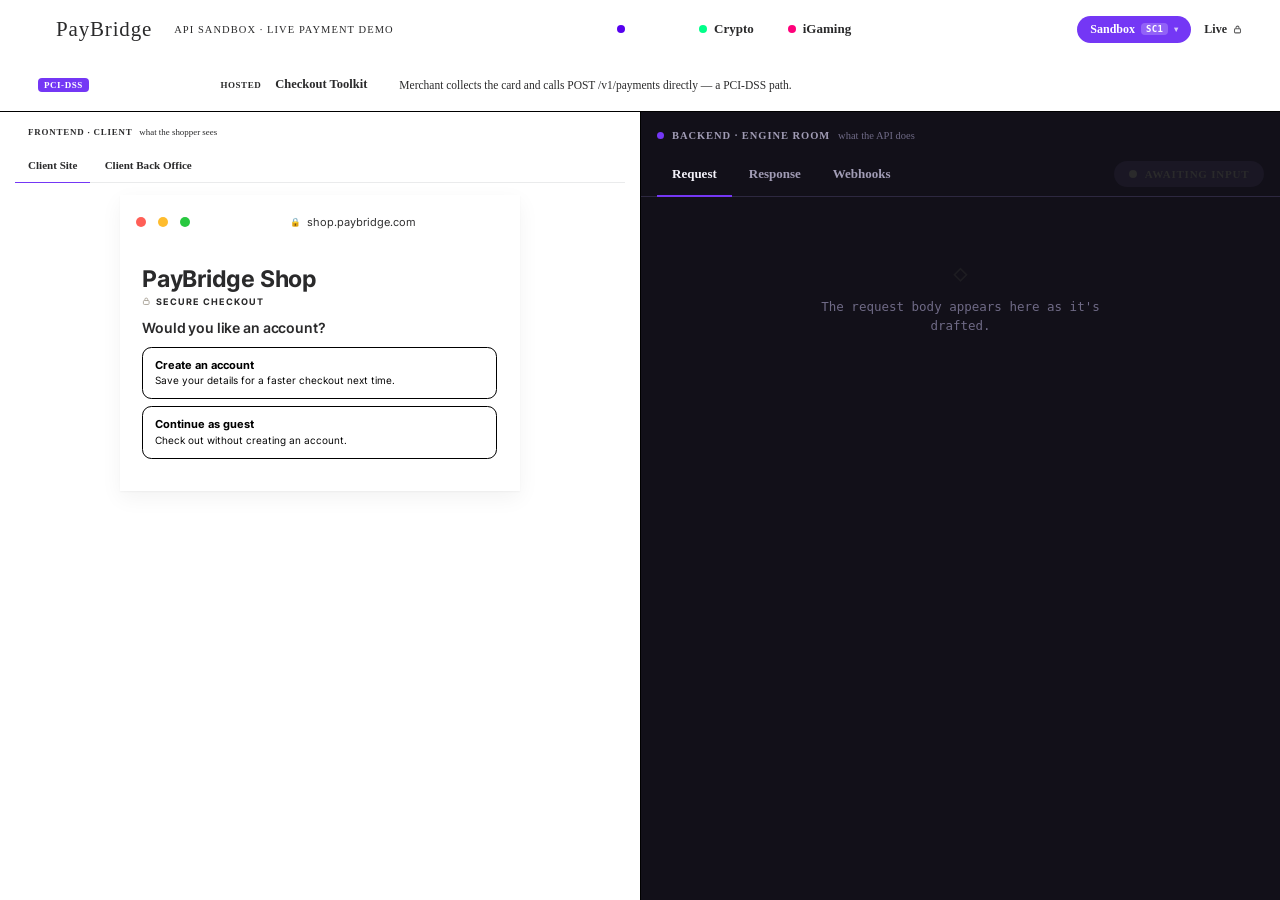
==== commit a02f0eb6: "Merge pull request #3 from lestert-rapyd/fix/audit Close audit findings: XSS, webhook trust, live ga" ====
--- a/index.html
+++ b/index.html
@@ -3,46 +3,66 @@
 <head>
   <meta charset="UTF-8" />
   <meta name="viewport" content="width=device-width, initial-scale=1" />
-  <title>Rapyd Demo</title>
+  <title>PayBridge · API Sandbox</title>
   <!-- Backend origin, read once by js/api.js at import time. Point a staging
        deploy at another backend by editing this one line (a query param is
        deliberately NOT honoured — a crafted link could redirect the live token). -->
   <meta name="paybridge-backend" content="https://rapyd-backend.vercel.app" />
-  <meta name="paybridge-backend-staging" content="https://rapyd-backend-git-staging-rapyd-se.vercel.app" />
   <!-- https origin of this frontend's deployment. Only used when the page
        itself isn't served over https (e.g. http://localhost): the hosted
        checkout's complete/cancel redirects then point at <this>/complete/. -->
   <meta name="paybridge-public-url" content="" />
-  <!-- Rapyd design language: Inter (assets/fonts, @font-face in tokens.css),
-       the Rapyd icon font, cool greys + #7437F5. No web-font CDN. -->
+  <link rel="preconnect" href="https://fonts.googleapis.com" />
+  <link rel="preconnect" href="https://fonts.gstatic.com" crossorigin />
+  <link href="https://fonts.googleapis.com/css2?family=Anton&family=Epilogue:wght@400;500;600;700;800&family=Hanken+Grotesk:wght@400;500;600;700;800&family=JetBrains+Mono:wght@400;500;600;700&display=swap" rel="stylesheet" />
   <link rel="stylesheet" href="css/tokens.css" />
   <link rel="stylesheet" href="css/main.css" />
   <link rel="stylesheet" href="css/cof.css" />
-  <link rel="stylesheet" href="assets/icons/rapyd-icons.css" />
-  <link rel="stylesheet" href="css/site.css" />
 </head>
 <body>
   <div class="app">
 
-    <!-- ── Header — the wordmark and the one way into the demo controls.
-         Every SE control lives in the drawer (#demo-drawer, app.js). ── -->
+    <!-- ── Header ── -->
     <header class="topbar">
       <div class="brand">
-        <span class="brand-word">rapyd</span>
-        <span class="brand-sub">Demo</span>
+        <span class="brand-mark">◆</span>
+        <span class="brand-word">PayBridge</span>
+        <span class="brand-sub">API Sandbox · Live Payment Demo</span>
       </div>
-      <span class="live-flag" id="live-flag" role="status" hidden></span>
-      <button type="button" class="drawer-btn" id="drawer-btn" aria-expanded="false" aria-controls="demo-drawer" title="Demo controls ( ` )">
-        <i class="icon-sandbox" aria-hidden="true"></i>
-        <span class="drawer-ctx" id="drawer-ctx"></span>
-        <kbd>`</kbd>
-      </button>
+
+      <div class="vertical-pills" id="vertical-pills"><!-- rendered by app.js --></div>
+
+      <div class="topbar-right">
+        <!-- Sandbox/Live radio with the sandbox credential picker folded in:
+             the Sandbox button carries the active SC tag + caret and opens
+             #cred-panel (rendered by app.js). Live has a single key pair. -->
+        <div class="env-picker" id="env-picker">
+          <div class="env-switch" id="env-switch">
+            <button data-env="sandbox" class="active">Sandbox<span class="env-cred" id="env-cred-tag"></span><span class="env-caret" aria-hidden="true">▾</span></button>
+            <button data-env="live" title="Restricted — needs a live access token; charges a real card (0.01 only)">Live<svg class="env-lock" width="9" height="9" viewBox="0 0 24 24" fill="none" stroke="currentColor" stroke-width="2.8" aria-hidden="true"><rect x="4" y="10" width="16" height="11" rx="2.5"></rect><path d="M8 10V7a4 4 0 0 1 8 0v3"></path></svg></button>
+          </div>
+          <div class="cred-panel" id="cred-panel" hidden><!-- rendered by app.js --></div>
+        </div>
+      </div>
     </header>
+
+    <!-- ── Model sub-bar ── -->
+    <div class="subbar">
+      <div class="model-switch" id="model-switch">
+        <button class="model-btn active" data-model="own-fields">
+          <span class="mb-tag">PCI-DSS</span> Own Card Fields
+        </button>
+        <button class="model-btn" data-model="toolkit">
+          <span class="mb-tag">Hosted</span> Checkout Toolkit
+        </button>
+      </div>
+      <div class="model-desc" id="model-desc"></div>
+    </div>
 
     <!-- ── Split ── -->
     <main class="split">
 
-      <!-- LEFT: the client site / its back office -->
+      <!-- LEFT: client site / back office + demo controls -->
       <section class="pane pane-left">
         <div class="panel-eyebrow">
           <span class="eyebrow-dot dot-fe"></span>
@@ -51,13 +71,13 @@
         </div>
         <div class="left-tabs" id="left-tabs">
           <button class="left-tab active" data-view="client">Client Site</button>
-          <button class="left-tab" data-view="backoffice">Back Office</button>
+          <button class="left-tab" data-view="backoffice">Client Back Office</button>
         </div>
 
         <div class="browser">
           <div class="browser-chrome">
-            <span class="dot"></span><span class="dot"></span><span class="dot"></span>
-            <div class="urlbar"><i class="icon-lock" aria-hidden="true"></i><span id="client-domain">rapyd.shop</span></div>
+            <span class="dot r"></span><span class="dot y"></span><span class="dot g"></span>
+            <div class="urlbar"><span class="lock">🔒</span><span id="client-domain">shop.paybridge.com</span></div>
           </div>
           <div class="browser-body">
             <div class="checkout" id="checkout"><!-- rendered by app.js --></div>
@@ -84,9 +104,6 @@
             <span class="si-dot"></span><span class="si-text">Awaiting input</span>
           </div>
         </div>
-        <!-- The integration seam for the active path (js/seam.js, app.js
-             renderSeamStrip): who hosts the card form, PCI scope, redirects. -->
-        <div class="seam-strip-host" id="seam-strip-host"></div>
         <div class="rpanels">
           <div class="rpanel active" data-panel="request" id="panel-request"></div>
           <div class="rpanel" data-panel="response" id="panel-response"></div>
@@ -98,21 +115,14 @@
     </main>
   </div>
 
-  <!-- Demo-controls drawer (app.js renderDrawer) — every SE control in one
-       place: customer (skin), integration path, account (env + credentials),
-       payment behaviour (FX + stored credentials). Toggle: the header button
-       or the ` key; Esc closes. -->
-  <aside class="demo-drawer" id="demo-drawer" aria-label="Demo controls" hidden>
-    <div class="dc-head">
-      <i class="icon-sandbox" aria-hidden="true"></i>
-      <span class="dc-title">Demo controls</span>
-      <kbd>`</kbd>
-      <button type="button" class="dc-x" id="dc-close" aria-label="Close demo controls"><i class="icon-close_2" aria-hidden="true"></i></button>
-    </div>
-    <div class="dc-body" id="dc-body"></div>
-  </aside>
-  <!-- Portal: self-designed currency picker, shared by the price tile's
-       currency button and the drawer's requested_currency button — a native
+  <!-- Portal: escapes .browser's overflow:hidden, same reasoning as #offstage
+       but for a floating popover rather than an out-of-window annotation. -->
+  <div class="fx-popover" id="fx-popover" hidden></div>
+  <!-- Portal: stored-credential strategy — same escape-the-overflow reasoning
+       as #fx-popover; opened from the "Save card" row (own-fields.js). -->
+  <div class="sc-popover" id="sc-popover" hidden></div>
+  <!-- Portal: self-designed currency picker, shared by the tile's currency
+       button and the FX popover's requested_currency button — a native
        <select>'s dropdown is OS-rendered and can't be themed. -->
   <div class="cur-dropdown" id="cur-dropdown" hidden></div>
 
@@ -123,7 +133,7 @@
     <form class="live-dialog" id="live-dialog-form" role="dialog" aria-modal="true" aria-labelledby="live-dialog-title" autocomplete="off" novalidate>
       <div class="live-dialog-head">
         <span id="live-dialog-title">Unlock live mode</span>
-        <button type="button" class="dc-x" id="live-dialog-x" aria-label="Cancel — stay in sandbox"><i class="icon-close_2" aria-hidden="true"></i></button>
+        <button type="button" class="fx-popover-x" id="live-dialog-x" aria-label="Cancel — stay in sandbox">×</button>
       </div>
       <div class="pb-notice warn">
         <b>Live is restricted.</b> It charges a real card through the production Rapyd account.
@@ -149,7 +159,7 @@
       <b id="pb-banner-title"></b>
       <span id="pb-banner-msg"></span>
     </div>
-    <button type="button" class="pb-banner-x" id="pb-banner-x" aria-label="Dismiss"><i class="icon-close_2" aria-hidden="true"></i></button>
+    <button type="button" class="pb-banner-x" id="pb-banner-x" aria-label="Dismiss">×</button>
   </div>
 
   <script type="module" src="js/app.js"></script>
--- a/css/main.css
+++ b/css/main.css
@@ -1,735 +1,746 @@
 /* ─────────────────────────────────────────────────────────────
-   Rapyd Demo — layout & components
-   One layer, tokens only (css/tokens.css). Sections:
-     1  base · 2 app header · 3 split + panel heads · 4 demo-controls
-     drawer · 5 browser frame · 6 checkout · 7 toolkit stage + config ·
-     8 result screens · 9 engine room · 10 back office · 11 notices,
-     dialog, banner, toast · 12 responsive / compact fit
+   PayBridge Demo Suite — Layout & Components (on-brand redesign)
    ───────────────────────────────────────────────────────────── */
 
-/* ── 1 · Base ────────────────────────────────────────────── */
 *, *::before, *::after { box-sizing: border-box; }
 html, body { height: 100%; }
 body {
   margin: 0;
-  font-family: var(--font-ui); font-size: 14px; color: var(--ink);
-  background: var(--app-bg);
-  -webkit-font-smoothing: antialiased; text-rendering: optimizeLegibility;
+  font-family: var(--font-sans);
+  color: var(--ink);
+  background: var(--paper);
+  -webkit-font-smoothing: antialiased;
+  text-rendering: optimizeLegibility;
 }
 button { font-family: inherit; cursor: pointer; }
-input, select, textarea { font-family: inherit; }
-code, kbd { font-family: var(--font-mono); }
-kbd {
-  display: inline-block; font-size: 11px; font-weight: 500; line-height: 1;
-  padding: 3px 6px; border: 1px solid var(--line-2); border-radius: var(--r-xs); color: var(--muted); background: var(--surface);
-}
-.mono { font-family: var(--font-mono); }
-.sr { position: absolute; width: 1px; height: 1px; overflow: hidden; clip: rect(0 0 0 0); white-space: nowrap; }
-@keyframes pulse { 50% { opacity: .35; } }
-@keyframes spin { to { transform: rotate(360deg); } }
+input { font-family: inherit; }
+code { font-family: var(--font-mono); }
 
 .app { display: flex; flex-direction: column; height: 100vh; overflow: hidden; }
 
-/* ── 2 · App header ──────────────────────────────────────────
-   Minimal: the wordmark, a live flag when live, and the drawer button
-   (which also states the demo's current context). */
+/* ── Top bar ─────────────────────────────────────────────── */
 .topbar {
-  display: flex; align-items: center; gap: 16px; flex: none;
-  height: 56px; padding: 0 20px;
-  background: var(--surface); border-bottom: 1px solid var(--line); z-index: 20;
-}
-.brand { display: flex; align-items: baseline; gap: 8px; }
-.brand-word { font-size: 21px; font-weight: 700; letter-spacing: -.03em; color: var(--ink); }
-.brand-word::after { content: ''; display: inline-block; width: 6px; height: 6px; margin-left: 2px; border-radius: 50%; background: var(--accent); }
-.brand-sub { font-size: 14px; font-weight: 500; color: var(--muted); padding-left: 10px; border-left: 1px solid var(--line); }
-.live-flag {
-  font-size: 12px; font-weight: 600; color: var(--err-deep);
-  background: var(--err-soft); border: 1px solid color-mix(in srgb, var(--err) 30%, transparent);
-  padding: 6px 10px; border-radius: var(--r-md);
-}
-.live-flag[hidden] { display: none; }
-.drawer-btn {
-  margin-left: auto; display: inline-flex; align-items: center; gap: 10px;
-  height: 38px; padding: 0 8px 0 12px; border: 1px solid var(--line); border-radius: var(--r-md);
-  background: var(--surface); color: var(--ink); font-size: 13px; font-weight: 500;
-  transition: background .12s ease, border-color .12s ease;
-}
-.drawer-btn:hover { background: var(--soft-3); }
-.drawer-btn[aria-expanded="true"] { border-color: var(--accent); background: var(--accent-soft); }
-.drawer-btn > i { font-size: 16px; color: var(--accent); }
-.drawer-ctx { display: inline-flex; gap: 6px; white-space: nowrap; }
-.drawer-ctx .sep { color: var(--faint); }
-.drawer-ctx .is-live { color: var(--err-deep); font-weight: 600; }
-
-/* ── 3 · Split + panel heads ─────────────────────────────── */
-.split { display: grid; grid-template-columns: 1fr 1fr; flex: 1; min-height: 0; }
-.pane { display: flex; flex-direction: column; min-height: 0; min-width: 0; }
-.pane-left { background: var(--app-bg); overflow-y: auto; padding: 16px 18px 24px; }
-/* Never flex-shrink the card/annotations: a compressed card clips its own
-   content via overflow:hidden instead of letting the pane scroll. */
-.pane-left > * { flex-shrink: 0; }
-.pane-right { background: var(--eng-bg); min-height: 0; display: flex; flex-direction: column; }
-
-/* "Frontend · Client" / "Backend · Engine Room" — a matched pair above each tab bar. */
-.panel-eyebrow {
-  display: flex; align-items: baseline; gap: 8px; flex: none; margin: 0 0 6px;
-  font-size: 11px; font-weight: 600; letter-spacing: .08em; text-transform: uppercase; color: var(--muted);
-}
-.eyebrow-dot { width: 7px; height: 7px; border-radius: 50%; flex: none; align-self: center; }
-.dot-fe { background: var(--ok); }
-.dot-be { background: var(--accent); }
-.eyebrow-desc { font-weight: 400; letter-spacing: 0; text-transform: none; color: var(--faint); }
-.panel-eyebrow.eyebrow-dark { margin: 0; padding: 16px 16px 6px; color: var(--eng-muted); }
-.panel-eyebrow.eyebrow-dark .eyebrow-desc { color: var(--eng-faint); }
-
-/* Client Site / Back Office — the same tab grammar as the engine room's. */
-.left-tabs { display: flex; align-items: center; gap: 20px; margin: 0 0 14px; border-bottom: 1px solid var(--line); flex: none; }
-.left-tab {
-  border: 0; background: transparent; color: var(--muted);
-  padding: 12px 0 10px; font-size: 14px; font-weight: 500;
-  border-bottom: 2px solid transparent; margin-bottom: -1px; transition: color .15s ease;
-}
-.left-tab:hover { color: var(--ink); }
-.left-tab.active { color: var(--ink); border-bottom-color: var(--accent); }
-
-/* ── 4 · Demo-controls drawer ────────────────────────────────
-   Fixed to the right edge, over the engine room; white head, #FBFBFB body
-   of white cards (the Rapyd SE panel). Controls carry their real API
-   parameter names in mono where one exists. */
-.demo-drawer {
-  position: fixed; top: 0; right: 0; bottom: 0; z-index: 800;
-  width: 400px; max-width: 100vw; display: flex; flex-direction: column;
-  background: var(--surface); box-shadow: var(--shadow-drawer);
-  animation: dcIn .18s ease;
-}
-.demo-drawer[hidden] { display: none; }
-@keyframes dcIn { from { transform: translateX(24px); opacity: 0; } to { transform: none; opacity: 1; } }
-.dc-head { display: flex; align-items: center; gap: 10px; padding: 16px 18px; border-bottom: 1px solid var(--line); }
-.dc-head > i { font-size: 18px; color: var(--accent); }
-.dc-title { font-size: 15px; font-weight: 600; color: var(--ink); }
-.dc-x {
-  margin-left: auto; width: 32px; height: 32px; display: grid; place-items: center;
-  border: 0; border-radius: var(--r-md); background: none; color: var(--muted); font-size: 14px;
-}
-.dc-x:hover { background: var(--soft-2); color: var(--ink); }
-.dc-body { flex: 1; overflow-y: auto; overflow-x: hidden; padding: 4px 18px 28px; background: var(--soft); }
-.dc-sec { padding: 18px 0 4px; display: flex; flex-direction: column; gap: 10px; border-radius: var(--r-lg); transition: background .4s ease; }
-.dc-sec + .dc-sec { border-top: 1px solid var(--line); margin-top: 14px; }
-.dc-sec.flash { background: var(--accent-soft); }
-.dc-sec-title { margin: 0; font-size: 11px; font-weight: 600; letter-spacing: .08em; text-transform: uppercase; color: var(--muted); }
-.dc-card {
-  display: flex; flex-direction: column; gap: 10px;
-  padding: 14px 16px; border: 1px solid var(--line); border-radius: var(--r-lg); background: var(--surface);
-}
-.dc-card-head { display: flex; align-items: center; justify-content: space-between; gap: 10px; }
-.dc-card-title { font-size: 14px; font-weight: 600; color: var(--ink); }
-.dc-params { font-size: 11.5px; line-height: 1.5; color: var(--muted); }
-.dc-note { margin: 0; font-size: 12.5px; line-height: 1.5; color: var(--muted); }
-.dc-note.warn { color: var(--warn-deep); }
-.dc-note.fine { font-size: 11.5px; color: var(--faint); }
-.dc-note code { font-size: 11.5px; }
-.dc-label { display: flex; align-items: baseline; gap: 8px; font-size: 12px; font-weight: 500; color: var(--muted); }
-.dc-label code { font-size: 11px; color: var(--faint); }
-.dc-label-note { margin-left: auto; font-weight: 400; color: var(--faint); }
-.dc-field { display: flex; flex-direction: column; gap: 6px; }
-.dc-fx { display: flex; flex-direction: column; gap: 12px; padding-top: 10px; border-top: 1px solid var(--line); }
-.dc-fx[hidden] { display: none; }
-.dc-cus { display: flex; flex-direction: column; gap: 2px; font-size: 13px; }
-.dc-cus b { font-weight: 600; color: var(--ink); }
-.dc-cus .mono { font-size: 12px; color: var(--muted); overflow-wrap: anywhere; }
-
-/* option rows (skins, credentials) — radio-style cards */
-.dc-options { display: flex; flex-direction: column; gap: 8px; }
-.dc-option {
-  display: flex; align-items: center; gap: 12px; width: 100%; text-align: left;
-  padding: 12px 14px; border: 1px solid var(--line); border-radius: var(--r-lg); background: var(--surface);
-  color: var(--ink); transition: border-color .12s ease, background .12s ease;
-}
-.dc-option:hover { border-color: var(--field); }
-.dc-option.active { border-color: var(--accent); background: var(--accent-soft); }
-.dc-radio { width: 16px; height: 16px; flex: none; border-radius: 50%; border: 1.5px solid var(--field); background: var(--surface); position: relative; }
-.dc-option.active .dc-radio { border-color: var(--accent); }
-.dc-option.active .dc-radio::after { content: ''; position: absolute; inset: 3px; border-radius: 50%; background: var(--accent); }
-.dc-option-main { flex: 1; min-width: 0; display: flex; flex-direction: column; gap: 2px; }
-.dc-option-title { font-size: 14px; font-weight: 600; }
-.dc-option-sub { font-size: 12px; color: var(--muted); }
-.dc-option-tag { flex: none; font-family: var(--font-mono); font-size: 10.5px; color: var(--muted); }
-.cred-flags { flex: none; display: flex; gap: 4px; }
-.cred-flag { font-size: 10px; font-weight: 600; padding: 3px 6px; border-radius: var(--r-xs); white-space: nowrap; }
-.cred-flag.on  { background: var(--ok-soft); color: var(--ok-deep); }
-.cred-flag.off { background: var(--err-soft); color: var(--err-deep); }
-
-/* segmented control (drawer, FX, back office) */
-.dc-seg, .co-fx-seg {
-  display: grid; grid-auto-flow: column; grid-auto-columns: 1fr; gap: 2px;
-  padding: 3px; border-radius: var(--r-md); background: var(--soft-2);
-}
-.dc-seg button, .co-fx-seg button {
-  display: inline-flex; align-items: center; justify-content: center; gap: 6px;
-  min-height: 32px; padding: 0 10px; border: 0; border-radius: var(--r-sm); background: transparent;
-  color: var(--muted); font-size: 13px; font-weight: 500; white-space: nowrap;
-}
-.dc-seg button:hover, .co-fx-seg button:hover { color: var(--ink); }
-.dc-seg button.active, .co-fx-seg button.active { background: var(--surface); color: var(--ink); box-shadow: var(--shadow-sm); }
-.dc-seg button.active.live { color: var(--err-deep); }
-.dc-seg-lg button { flex-direction: column; gap: 3px; min-height: 52px; padding: 6px 8px; white-space: normal; }
-.dc-seg-tag { font-size: 9.5px; font-weight: 600; letter-spacing: .05em; text-transform: uppercase; padding: 2px 5px; border-radius: var(--r-xs); background: var(--line); color: var(--muted); }
-.dc-seg button.active .dc-seg-tag { background: var(--accent-soft); color: var(--accent); }
-.dc-select {
-  height: 38px; padding: 0 12px; justify-content: space-between; width: 100%;
-  border: 1px solid var(--field); border-radius: var(--r-md); background: var(--surface);
-  font-family: var(--font-mono); font-size: 14px; font-weight: 500; color: var(--ink);
-}
-.dc-select:hover { border-color: var(--field-strong); }
-
-/* switch */
-.dc-switch { position: relative; display: inline-flex; cursor: pointer; }
-.dc-switch input {
-  appearance: none; -webkit-appearance: none; margin: 0; cursor: pointer;
-  width: 36px; height: 20px; border-radius: 10px; background: var(--line-2); transition: background .15s ease;
-}
-.dc-switch input::after {
-  content: ''; position: absolute; top: 2px; left: 2px; width: 16px; height: 16px; border-radius: 50%;
-  background: var(--surface); box-shadow: 0 1px 2px rgba(0,0,0,.2); transition: left .15s ease;
-}
-.dc-switch input:checked { background: var(--accent); }
-.dc-switch input:checked::after { left: 18px; }
-.dc-switch input:focus-visible { outline: 2px solid var(--accent-soft-2); outline-offset: 2px; }
-
-.dc-pill { font-size: 11px; font-weight: 600; padding: 3px 8px; border-radius: var(--r-pill); background: var(--soft-2); color: var(--muted); white-space: nowrap; }
-.dc-pill.accent { background: var(--accent-soft); color: var(--accent); }
-.dc-pill.ok { background: var(--ok-soft); color: var(--ok-deep); }
-.dc-btn {
-  align-self: flex-start; height: 34px; padding: 0 14px; border-radius: var(--r-md);
-  border: 0; background: var(--accent-soft); color: var(--accent); font-size: 13px; font-weight: 500;
-}
-.dc-btn:hover { background: var(--accent-hover); }
-.dc-btn.danger { background: var(--err-soft); color: var(--err-deep); }
-.dc-btn.danger:hover { background: color-mix(in srgb, var(--err) 16%, var(--surface)); }
-
-/* FX live preview: the fixed side exact, the varying side "≈" and muted. */
-.fx-preview { display: flex; flex-direction: column; gap: 6px; font-family: var(--font-mono); font-size: 12px; }
-.fx-preview:empty { display: none; }
-.fx-preview-row { display: flex; justify-content: space-between; gap: 10px; color: var(--muted); }
-.fx-preview-row .fixed { color: var(--ink); font-weight: 600; }
-.fx-preview-row .vary { color: var(--text); font-weight: 600; }
-.fx-preview-rate { color: var(--faint); }
-.fx-preview-rate .guar { color: var(--accent); }
-.fx-preview-note { font-family: var(--font-ui); color: var(--muted); }
-.fx-preview-note.err { color: var(--err-deep); }
-
-/* currency picker (portal) — above the drawer */
-.cur-trigger { display: inline-flex; align-items: center; gap: 4px; }
-.cur-caret { font-size: 9px; color: var(--faint); transform: translateY(1px); }
-.cur-dropdown {
-  position: fixed; z-index: 850; min-width: 130px; padding: 6px;
-  background: var(--surface); border: 1px solid var(--line); border-radius: var(--r-lg); box-shadow: var(--shadow-pop);
-}
-.cur-dropdown[hidden] { display: none; }
-.cur-opt {
-  display: flex; align-items: center; justify-content: space-between; width: 100%;
-  border: 0; background: transparent; text-align: left; padding: 8px 10px; border-radius: var(--r-sm);
-  font-family: var(--font-mono); font-size: 13px; font-weight: 500; color: var(--text);
-}
-.cur-opt:hover { background: var(--soft-3); }
-.cur-opt.active { color: var(--accent); }
-.cur-opt.active::after { content: '✓'; margin-left: 10px; }
-
-/* ── 5 · Browser frame (the merchant site) ───────────────── */
-.browser {
-  width: 100%; max-width: 980px; margin: 0 auto; overflow: hidden;
-  background: var(--surface); border: 1px solid var(--line); border-radius: var(--r-xl);
-  box-shadow: var(--shadow-pop);
-  /* no width transition — an animated resize slides the chrome/URL bar around */
-}
-.browser[hidden] { display: none; }
-.browser-chrome { display: flex; align-items: center; gap: 7px; height: 48px; padding: 0 16px; background: var(--soft); border-bottom: 1px solid var(--line); }
-.browser-chrome .dot { width: 11px; height: 11px; border-radius: 50%; background: var(--line-2); }
-.urlbar {
-  flex: 1; max-width: 520px; height: 30px; margin: 0 auto; display: flex; align-items: center; justify-content: center; gap: 8px;
-  border-radius: var(--r-md); background: var(--soft-2); font-size: 13px; color: var(--muted);
-}
-.urlbar i { font-size: 12px; }
-.browser-body { position: relative; container-type: inline-size; padding: 0; }
-.browser.wide-3ds { max-width: 680px; }
-.browser.wide-3ds .browser-body { padding: 20px 0 10px; }
-#rapyd-checkout { min-width: min(500px, 100%); min-height: 120px; }  /* toolkit needs ≥500px to lay out */
-#rapyd-checkout, #rapyd-checkout iframe { width: 100% !important; max-width: 100%; }
-
-/* ── Integration seam (js/seam.js) ─────────────────────────
-   Rapyd's surfaces in the frame (toolkit iframe, 3DS challenge, the hosted
-   page stand-in) are wrapped in .seam-rapyd: a dashed Rapyd-purple outline and
-   a "Rapyd · …" tag drawn AROUND the surface — nothing reaches inside it, so
-   Rapyd's iframe is never restyled. Merchant surfaces carry no mark. Only
-   while the drawer's "Show seam" is on (.browser.seam-on); off = a clean
-   customer view. Colours are --rapyd, never the skin's --accent. */
-.seam-rapyd { position: relative; }
-.browser.seam-on .seam-rapyd { outline: 1.5px dashed var(--rapyd); outline-offset: 3px; border-radius: var(--r-xs); }
-.browser.seam-on .seam-rapyd::before {
-  content: attr(data-seam); position: absolute; top: -12px; right: 10px; z-index: 3; pointer-events: none;
-  padding: 2px 8px; border-radius: var(--r-pill); background: var(--rapyd); color: #fff;
-  font: 600 10.5px/1.5 var(--font-ui); letter-spacing: .02em; white-space: nowrap;
-}
-/* full-bleed surfaces: the outline sits inside the frame's clipped edge */
-.browser.seam-on .seam-rapyd.seam-tds,
-.browser.seam-on .seam-rapyd.seam-page { outline-offset: -3px; }
-.browser.seam-on .seam-rapyd.seam-tds::before { top: 8px; }
-/* The address bar: a Rapyd domain gets the same mark */
-.urlbar #client-domain { min-width: 0; overflow: hidden; text-overflow: ellipsis; white-space: nowrap; }
-.browser.seam-on .urlbar.is-rapyd { box-shadow: inset 0 0 0 1.5px var(--rapyd); }
-.browser.seam-on .urlbar.is-rapyd::after {
-  content: 'Rapyd'; flex: none; padding: 1px 7px; border-radius: var(--r-pill);
-  background: var(--rapyd); color: #fff; font: 600 10px/1.5 var(--font-ui);
-}
-
-/* The hosted page's stand-in. Rapyd's page is on Rapyd's domain, where the
-   merchant skin stops — so it's drawn in the demo's own neutral face (fixed
-   values, not the frame's skinnable ramp), and never as a copy of Rapyd's page. */
-.hp-stage { padding: 30px 26px 34px; background: #FBFBFB; }
-.hp-away { padding: 34px 26px 30px; text-align: center; font-family: var(--font-ui); color: #454545; background: #fff; border-radius: var(--r-xs); }
-.hp-away-host { display: inline-block; padding: 3px 10px; border-radius: var(--r-pill); background: var(--rapyd-soft); color: var(--rapyd); font: 500 12px/1.5 var(--font-mono); }
-.hp-away-title { margin-top: 14px; font-size: 17px; font-weight: 600; color: #2A2A2B; }
-.hp-away-sub { max-width: 420px; margin: 8px auto 0; font-size: 13px; line-height: 1.55; color: #727272; }
-.hp-away-actions { display: flex; flex-direction: column; align-items: center; gap: 10px; margin-top: 20px; }
-.hp-btn { height: 40px; padding: 0 18px; border: 0; border-radius: var(--r-md); background: var(--rapyd); color: #fff; font: 500 13.5px var(--font-ui); cursor: pointer; }
-.hp-btn:hover { filter: brightness(1.08); }
-.hp-link { border: 0; background: none; padding: 4px; font: 500 12.5px var(--font-ui); color: #727272; cursor: pointer; }
-.hp-link:hover { color: #2A2A2B; text-decoration: underline; }
-.hp-away.declined .hp-away-title { color: #B00000; }
-
-/* External 3DS (js/ext3ds.js) — the merchant's own 3DS provider, SIMULATED.
-   A third party in the frame: not the merchant (no skin tokens — fixed values
-   only) and not Rapyd (no --rapyd anywhere). A neutral issuer page with a
-   slate accent, after the storefront prototype's 3DS screen. Its seam marker
-   is grey (.seam-ext), so it never reads as Rapyd's. */
-.seam-ext { position: relative; }
-.browser.seam-on .seam-ext { outline: 1.5px dashed #8A8F98; outline-offset: 3px; border-radius: var(--r-md); }
-.browser.seam-on .seam-ext::before {
-  content: attr(data-seam); position: absolute; top: -12px; right: 10px; z-index: 3; pointer-events: none;
-  padding: 2px 8px; border-radius: var(--r-pill); background: #5B616B; color: #fff;
-  font: 600 10.5px/1.5 var(--font-ui); letter-spacing: .02em; white-space: nowrap;
-}
-.x3ds-stage { display: flex; justify-content: center; padding: 26px 20px 30px; background: #F9F9F9; }
-.x3ds { width: 440px; max-width: 100%; overflow: hidden; border-radius: 14px; background: #fff; color: #23262B; font-family: var(--font-ui);
-  box-shadow: 0 20px 60px rgba(0,0,0,.07), 0 6px 24px rgba(0,0,0,.045); }
-.x3ds-head { display: flex; align-items: center; gap: 10px; padding: 16px 22px; border-bottom: 1px solid #EAEBEC; }
-.x3ds-shield { display: grid; place-items: center; width: 36px; height: 36px; border-radius: 10px; background: #EEF1F5; color: #334155; }
-.x3ds-brand { display: flex; flex-direction: column; gap: 2px; min-width: 0; }
-.x3ds-brand b { font-size: 14px; font-weight: 600; }
-.x3ds-brand span { font-size: 12px; color: #6B7079; }
-.x3ds-sim { margin-left: auto; padding: 4px 8px; border-radius: 4px; background: #F1F2F3; color: #6B7079; font: 500 10.5px/1 var(--font-mono); letter-spacing: .06em; text-transform: uppercase; }
-.x3ds-body { display: flex; flex-direction: column; gap: 16px; padding: 24px 22px 20px; }
-.x3ds-title { font-size: 21px; font-weight: 500; line-height: 1.25; }
-.x3ds-sub { margin: -8px 0 0; font-size: 13.5px; line-height: 1.5; color: #676B73; }
-.x3ds-facts { display: flex; flex-direction: column; gap: 9px; padding: 14px 16px; border: 1px solid #EAEBEC; border-radius: 10px; background: #FBFBFB; font: 400 12.5px/1.2 var(--font-mono); }
-.x3ds-facts div { display: flex; justify-content: space-between; gap: 12px; }
-.x3ds-facts span { color: #828282; }
-.x3ds-facts b { font-weight: 600; text-align: right; overflow-wrap: anywhere; }
-.x3ds-actions { display: grid; grid-template-columns: 1fr 1fr; gap: 12px; }
-.x3ds-btn { height: 46px; border: 1px solid #CECECE; border-radius: 8px; background: #fff; color: #454545; font: 500 14.5px var(--font-ui); cursor: pointer; }
-.x3ds-btn:hover { background: #FFF5F5; border-color: #F25050; color: #B00000; }
-.x3ds-btn.primary { border: 0; background: #334155; color: #fff; }
-.x3ds-btn.primary:hover { background: #1E293B; color: #fff; }
-.x3ds-link { align-self: center; border: 0; background: none; padding: 2px 4px; font: 500 12.5px var(--font-ui); color: #6B7079; cursor: pointer; }
-.x3ds-link:hover { color: #23262B; text-decoration: underline; }
-.x3ds-wait { display: flex; align-items: center; justify-content: center; gap: 10px; padding: 6px 0 2px; font-size: 13px; color: #6B7079; }
-.x3ds-spin { width: 16px; height: 16px; border: 2px solid #D5D8DD; border-top-color: #334155; border-radius: 50%; animation: spin .8s linear infinite; }
-.x3ds-foot { padding: 10px 22px 14px; border-top: 1px solid #F1F2F3; font-size: 11.5px; color: #9A9EA6; text-align: center; }
-
-/* Seam explainer lines (seamLinesHTML) — drawer card (light) and the engine
-   room's strip (dark, below) share the markup. */
-.seam-lines { list-style: none; margin: 0; padding: 0; display: grid; gap: 6px; }
-.seam-lines li { display: grid; grid-template-columns: 72px 1fr; gap: 8px; font-size: 12.5px; line-height: 1.45; color: var(--muted); }
-.seam-lines b { font-weight: 600; color: var(--ink); }
-.seam-owners { display: grid; gap: 5px; margin-top: 10px; font-size: 12px; line-height: 1.45; color: var(--muted); }
-.seam-who { display: inline-block; min-width: 64px; margin-right: 8px; padding: 1px 7px; border-radius: var(--r-pill); font-size: 10.5px; font-weight: 600; text-align: center; background: var(--soft-2); color: var(--text); }
-.seam-who.rapyd { background: var(--rapyd); color: #fff; }
-
-/* out-of-window annotations below the site (the shopper's bank-app view) */
-.offstage { width: 100%; max-width: 980px; margin: 14px auto 0; animation: cs-rise .5s ease-out .48s both; }
-
-/* ── 6 · Checkout ────────────────────────────────────────── */
-.co-tagline { display: flex; align-items: center; gap: 6px; margin-top: 6px; font-size: 11px; font-weight: 600; letter-spacing: .1em; color: var(--faint); }
-.co-order {
-  position: relative; /* anchors the FX corner badge */
-  display: flex; align-items: center; gap: 14px; margin: 22px 0 0; padding: 14px 16px;
-  border: 1px solid var(--line); border-radius: var(--r-lg); background: var(--soft);
-}
-.co-thumb { width: 48px; height: 48px; border-radius: var(--r-md); flex: none; display: grid; place-items: center; font-size: 22px; color: var(--on-accent); }
-.co-order-info { flex: 1; min-width: 0; }
-.co-order-name { font-size: 15px; font-weight: 600; color: var(--ink); }
-.co-order-desc { font-size: 13px; color: var(--muted); margin-top: 2px; }
-
-/* Editable price — an <input> + button styled as plain text until hovered or
-   focused, so there's never a static/edit swap under a typing cursor. */
-.co-order-price { display: flex; align-items: center; gap: 3px; flex: none; font-size: 18px; font-weight: 600; color: var(--ink); }
-.tile-field {
-  border: 1px solid transparent; background: transparent; border-radius: var(--r-sm);
-  font: inherit; color: inherit; padding: 2px 5px; cursor: text; transition: background .12s ease, border-color .12s ease;
-}
-.tile-field:hover, .tile-field:focus { background: var(--surface); border-color: var(--field); outline: 0; }
-/* field-sizing: content grows the box with the digits typed (Chrome demo). */
-.tile-amount { text-align: right; field-sizing: content; min-width: 54px; max-width: 150px; }
-.tile-currency { cursor: pointer; }
-.tile-field[readonly] { cursor: default; }
-.tile-field[readonly]:hover { background: transparent; border-color: transparent; }
-
-/* The FX corner badge — opens the drawer at the FX controls. */
-.fx-trigger {
-  position: absolute; top: -9px; right: -9px; z-index: 1;
-  width: 24px; height: 24px; padding: 0; border-radius: 50%; display: grid; place-items: center;
-  border: 1px solid var(--field); background: var(--surface); color: var(--muted);
-  font-size: 8.5px; font-weight: 700; box-shadow: var(--shadow-sm); transition: all .12s ease;
-}
-.fx-trigger.configured { background: var(--accent-soft); border-color: color-mix(in srgb, var(--accent) 50%, var(--field)); color: var(--accent); }
-.fx-trigger:hover { border-color: var(--accent); color: var(--accent); background: var(--accent-soft); transform: scale(1.1); }
-
-.co-totals { margin: 20px 0 0; padding-top: 16px; border-top: 1px solid var(--line); }
-.co-line { display: flex; justify-content: space-between; font-size: 14px; color: var(--text); margin-bottom: 8px; }
-.co-line .free { color: var(--ok-deep); font-weight: 500; }
-.co-line.total { margin-top: 14px; padding-top: 14px; border-top: 1px solid var(--line); font-size: 16px; font-weight: 600; color: var(--ink); }
-.co-line.total .co-total-amt { font-size: 22px; font-weight: 600; letter-spacing: -.01em; }
-.per-mo { font-size: 12px; font-weight: 500; color: var(--muted); }
-
-.co-paylabel { display: flex; align-items: baseline; justify-content: space-between; margin: 24px 0 0; }
-.co-paylabel .lbl { font-size: 11px; font-weight: 600; letter-spacing: .1em; text-transform: uppercase; color: var(--faint); }
-.use-test { border: 0; background: none; padding: 0; font-size: 13px; font-weight: 500; color: var(--link); }
-.use-test:hover { color: var(--link-hover); text-decoration: underline; }
-
-.co-field label { display: block; margin: 14px 0 8px; font-size: 13px; font-weight: 500; color: var(--text); }
-.co-input {
-  display: flex; align-items: center; gap: 9px; height: 48px; padding: 0 14px;
-  border: 1px solid var(--field); border-radius: var(--r-md); background: var(--surface);
-  transition: border-color .15s ease, box-shadow .15s ease;
-}
-.co-input:hover { border-color: var(--field-strong); }
-.co-input:focus-within { border-color: var(--accent); box-shadow: 0 0 0 3px var(--accent-soft-2); }
-.co-input input { flex: 1; min-width: 0; height: 100%; border: 0; outline: 0; background: transparent; font-family: var(--font-mono); font-size: 15px; color: var(--ink); }
-.co-input input#f-name { font-family: inherit; }
-.co-input input::placeholder { color: var(--faint); }
-.co-input input:disabled { color: var(--muted); cursor: not-allowed; }
-.co-input .field-ico { flex: none; color: var(--muted); }
-.co-input.is-invalid { border-color: var(--err); box-shadow: 0 0 0 3px color-mix(in srgb, var(--err) 15%, transparent); }
-.card-brand { flex: none; font-size: 11px; font-weight: 700; letter-spacing: .05em; color: var(--accent-ink); }
-.co-row { display: flex; gap: 14px; }
-.co-row .co-field { flex: 1; min-width: 0; } /* min-width:auto would let inputs overflow */
-
-.co-tds { display: flex; align-items: center; gap: 10px; margin: 18px 0 0; font-size: 14px; color: var(--text); cursor: pointer; user-select: none; }
-.co-tds input {
-  appearance: none; -webkit-appearance: none; flex: none; width: 18px; height: 18px; margin: 0; position: relative; cursor: pointer;
-  border: 1.5px solid var(--field); border-radius: var(--r-xs); background: var(--surface); transition: all .15s ease;
-}
-.co-tds input:checked { background: var(--accent); border-color: var(--accent); }
-.co-tds input:checked::after {
-  content: ''; position: absolute; left: 5px; top: 1.5px; width: 4.5px; height: 9px;
-  border: solid var(--on-accent); border-width: 0 2.2px 2.2px 0; transform: rotate(43deg);
-}
-.co-tds input:disabled { opacity: .55; cursor: not-allowed; }
-.co-save-row { display: flex; align-items: center; justify-content: space-between; gap: 10px; margin: 18px 0 0; }
-.co-save-row .co-tds { margin: 0; }
-.cof-strategy { display: flex; justify-content: flex-end; }
-/* "Strategy" — an SE affordance on the shopper's page, so it reads as a quiet
-   chip; it opens the drawer's stored-credential controls. */
-.sc-trigger {
-  flex: none; padding: 4px 10px; border-radius: var(--r-pill);
-  border: 1px dashed var(--field); background: var(--surface); color: var(--muted);
-  font-size: 11.5px; font-weight: 500; transition: all .12s ease;
-}
-.sc-trigger:hover { border-color: var(--accent); border-style: solid; color: var(--accent); background: var(--accent-soft); }
-
-.co-cta {
-  width: 100%; height: 50px; margin-top: 24px; border: 0; border-radius: var(--r-md);
-  background: var(--accent); color: var(--on-accent); font-size: 15px; font-weight: 500;
-  display: inline-flex; align-items: center; justify-content: center; gap: 8px;
-  transition: filter .15s ease, transform .05s ease;
-}
-.co-cta:hover { filter: brightness(1.08); }
-.co-cta:active { transform: translateY(1px); }
-.co-cta:disabled { opacity: .45; cursor: not-allowed; filter: none; }
-.cs-secondary {
-  width: 100%; height: 48px; margin-top: 12px; cursor: pointer;
-  border: 1px solid var(--line); border-radius: var(--r-md); background: var(--surface);
-  color: var(--ink); font-size: 15px; font-weight: 500; transition: background .15s ease;
-}
-.cs-secondary:hover { background: var(--soft-3); }
-
-/* ── 7 · Toolkit stage + its config panel ────────────────── */
-/* Two columns: the merchant's order summary | the payment column (config
-   panel pre-launch, Rapyd's iframe after). Minimums fit a 14" laptop. */
-.tk-checkout { display: grid; grid-template-columns: minmax(186px, 2fr) minmax(532px, 4.5fr); align-items: stretch; }
-.tk-summary { display: flex; flex-direction: column; min-width: 0; padding: 26px 26px 22px; border-right: 1px solid var(--line); }
-.tk-sum-label { margin: 22px 0 10px; font-size: 11px; font-weight: 600; letter-spacing: .1em; text-transform: uppercase; color: var(--faint); }
-.tk-summary .co-order { margin: 0; padding: 12px; }
-.tk-summary .co-thumb { width: 44px; height: 44px; }
-.tk-summary .co-totals { margin-top: 18px; }
-.tk-secure { margin-top: auto; padding-top: 18px; border-top: 1px solid var(--line); }
-.tk-secure-head { font-size: 13.5px; font-weight: 600; color: var(--ink); }
-.tk-secure p { margin: 8px 0 14px; font-size: 12px; line-height: 1.5; color: var(--muted); }
-.tk-badges { display: flex; gap: 6px; align-items: center; }
-.tk-badges span { font-size: 9.5px; font-weight: 700; letter-spacing: .04em; color: #fff; border-radius: var(--r-xs); padding: 5px 8px; }
-.b-visa { background: #1a1f71; } /* card-scheme marks keep the schemes' own colours */
-.b-mc { background: #eb001b; }
-/* 16px sides: 532px track − 32 = 500px, the toolkit's minimum */
-.tk-paycol { min-width: 0; padding: 20px; }
-@container (max-width: 717px) {
-  .tk-checkout { grid-template-columns: 1fr; }
-  .tk-summary { border-right: 0; border-bottom: 1px solid var(--line); }
-  .tk-secure { margin-top: 14px; }
-}
-.tk-redirect { text-align: center; padding: 8px 0; }
-.tk-redirect-title { font-size: 15px; font-weight: 600; }
-.tk-redirect-desc { margin: 7px 0 15px; font-size: 12.5px; line-height: 1.5; color: var(--muted); }
-
-/* toolkit.config — an SE panel on the left, so it's drawn like the drawer's
-   cards (tinted, dashed edge, real config keys in mono) rather than like the
-   shopper's page around it. Swapped for the iframe on render. */
-.tk-config {
-  display: flex; flex-direction: column; min-height: 100%;
-  padding: 18px 20px 20px; border: 1px dashed var(--field); border-radius: var(--r-lg); background: var(--soft);
-}
-.tkc-head { display: flex; align-items: center; gap: 8px; }
-.tkc-title { font-size: 11px; font-weight: 600; letter-spacing: .08em; text-transform: uppercase; color: var(--muted); }
-.tkc-sec { padding: 16px 0 2px; }
-.tkc-sec ~ .tkc-sec { border-top: 1px solid var(--line); margin-top: 12px; }
-.tkc-sec[hidden] { display: none; }
-.tkc-sec-label { display: flex; align-items: baseline; gap: 8px; margin-bottom: 12px; font-size: 13px; font-weight: 600; color: var(--ink); }
-.tkc-sec-hint { margin-left: auto; font-family: var(--font-mono); font-size: 10.5px; font-weight: 400; color: var(--faint); }
-.tkc-row { display: flex; align-items: center; justify-content: space-between; gap: 12px; margin-bottom: 12px; }
-.tkc-row[hidden] { display: none; }
-.tkc-lab { min-width: 0; font-size: 13px; font-weight: 500; line-height: 1.3; color: var(--text); }
-/* long unbreakable params must wrap, or they push the controls out of the panel */
-.tkc-lab code { display: block; margin-top: 2px; font-size: 11px; font-weight: 400; color: var(--faint); overflow-wrap: anywhere; }
-.tkc-seg { display: grid; grid-auto-flow: column; grid-auto-columns: 1fr; gap: 2px; flex: none; padding: 3px; border-radius: var(--r-md); background: var(--soft-2); }
-.tkc-sec > .tkc-seg { width: 100%; margin-bottom: 12px; }
-.tkc-seg button {
-  min-height: 32px; padding: 0 12px; border: 0; border-radius: var(--r-sm); background: transparent;
-  color: var(--muted); font-size: 13px; font-weight: 500; white-space: nowrap; transition: all .12s ease;
-}
-.tkc-seg button:hover { color: var(--ink); }
-.tkc-seg button.active { background: var(--surface); color: var(--ink); box-shadow: var(--shadow-sm); }
-.tkc-seg[data-opt="mode"] button.active { color: var(--accent); }
-.tkc-switch-wrap { display: flex; align-items: center; cursor: pointer; }
-.tkc-switch {
-  appearance: none; -webkit-appearance: none; position: relative; margin: 0; cursor: pointer;
-  width: 36px; height: 20px; border-radius: 10px; background: var(--line-2); transition: background .15s ease;
-}
-.tkc-switch::after { content: ''; position: absolute; top: 2px; left: 2px; width: 16px; height: 16px; border-radius: 50%; background: var(--surface); box-shadow: 0 1px 2px rgba(0,0,0,.2); transition: left .15s ease; }
-.tkc-switch:checked { background: var(--accent); }
-.tkc-switch:checked::after { left: 18px; }
-.tkc-input {
-  flex: 1; min-width: 0; max-width: 210px; height: 36px; padding: 0 12px;
-  border: 1px solid var(--field); border-radius: var(--r-md); background: var(--surface); color: var(--ink); font-size: 13px;
-}
-.tkc-input:focus { outline: 0; border-color: var(--accent); box-shadow: 0 0 0 3px var(--accent-soft-2); }
-.tkc-colorfield { display: flex; align-items: center; gap: 6px; }
-.tkc-color { flex: none; width: 36px; height: 36px; padding: 3px; cursor: pointer; border: 1px solid var(--field); border-radius: var(--r-md); background: var(--surface); }
-.tkc-hex { max-width: 96px; font-family: var(--font-mono); text-transform: uppercase; }
-.tkc-wallet { display: flex; align-items: center; gap: 10px; font-size: 13px; font-weight: 500; color: var(--ink); }
-.dw-logo { width: 28px; height: 28px; flex: none; display: grid; place-items: center; border-radius: var(--r-md); background: var(--surface); border: 1px solid var(--line); }
-.tkc-wallet-custom { margin: -4px 0 12px 38px; }
-.tkc-selects { display: flex; gap: 6px; flex: 1; max-width: 240px; }
-.tkc-select {
-  flex: 1; min-width: 0; height: 34px; padding: 0 8px; cursor: pointer;
-  border: 1px solid var(--field); border-radius: var(--r-md); background: var(--surface); color: var(--ink); font-size: 12.5px;
-}
-.tkc-fixed code { font-size: 11.5px; color: var(--accent); background: var(--accent-soft); padding: 3px 9px; border-radius: var(--r-pill); }
-.tkc-cta { margin-top: 18px; }
-
-/* ── 8 · Result screens: processing / 3DS / success / error ── */
-@keyframes cs-pop { 0% { transform: scale(.4); opacity: 0; } 55% { transform: scale(1.08); } 100% { transform: scale(1); opacity: 1; } }
-@keyframes cs-ring { 0% { transform: scale(.6); opacity: .55; } 100% { transform: scale(1.9); opacity: 0; } }
-@keyframes cs-check { 0% { stroke-dashoffset: 32; } 100% { stroke-dashoffset: 0; } }
-@keyframes cs-rise { 0% { transform: translateY(10px); opacity: 0; } 100% { transform: translateY(0); opacity: 1; } }
-.rise-1 { animation: cs-rise .5s ease-out .15s both; }
-.rise-2 { animation: cs-rise .5s ease-out .22s both; }
-.rise-3 { animation: cs-rise .5s ease-out .28s both; }
-.rise-4 { animation: cs-rise .5s ease-out .34s both; }
-.rise-5 { animation: cs-rise .5s ease-out .40s both; }
-
-.screen { display: flex; flex-direction: column; align-items: center; gap: 9px; padding: 14px 8px 8px; text-align: center; }
-.screen-spinner { width: 42px; height: 42px; margin-bottom: 6px; border-radius: 50%; border: 3px solid var(--line); border-top-color: var(--accent); animation: spin .8s linear infinite; }
-.screen-title { font-size: 34px; font-weight: 600; letter-spacing: -.02em; color: var(--ink); }
-.screen-sub { font-size: 15px; color: var(--muted); }
-.screen-sub b, .screen-sub strong { color: var(--text); font-weight: 600; }
-.screen-next {
-  width: 100%; margin-top: 16px; padding: 14px 18px; text-align: center;
-  font-size: 14px; line-height: 1.55; color: var(--text);
-  background: var(--soft); border: 1px solid var(--line); border-radius: var(--r-lg);
-}
-.screen-next.err { background: var(--err-soft); border-color: color-mix(in srgb, var(--err) 25%, transparent); color: var(--err-deep); }
-.screen-facts { width: 100%; margin: 22px 0 0; border: 1px solid var(--line); border-radius: var(--r-lg); overflow: hidden; }
-.screen-facts > div { display: flex; justify-content: space-between; align-items: center; gap: 12px; padding: 13px 16px; background: var(--soft); border-top: 1px solid var(--line); }
-.screen-facts > div:first-child { border-top: 0; }
-.screen-facts span { flex: none; font-size: 13px; color: var(--muted); }
-/* the value — a receipt is something a shopper reads, so UI face, not mono */
-.screen-facts b { font-size: 13.5px; font-weight: 600; line-height: 1.4; color: var(--ink); text-align: right; }
-.screen .co-cta { margin-top: 8px; }
-
-.cs-badge-wrap { position: relative; width: 76px; height: 76px; margin: 0 auto 20px; display: flex; align-items: center; justify-content: center; }
-.cs-ring { position: absolute; inset: 0; border-radius: 50%; background: var(--ok); animation: cs-ring .9s ease-out .1s both; }
-.cs-ring.err { background: var(--err); }
-.cs-glow { position: absolute; inset: 0; border-radius: 50%; filter: blur(6px); transform: scale(1.4); background: radial-gradient(circle, color-mix(in srgb, var(--ok) 35%, transparent), transparent 70%); }
-.cs-glow.err { background: radial-gradient(circle, color-mix(in srgb, var(--err) 32%, transparent), transparent 70%); }
-.cs-badge { position: relative; width: 76px; height: 76px; border-radius: 50%; display: flex; align-items: center; justify-content: center; animation: cs-pop .5s cubic-bezier(.34,1.56,.64,1) both; }
-.cs-badge.ok { background: var(--ok); }
-.cs-badge.err { background: var(--err); }
-.cs-badge.ok svg path { stroke-dasharray: 32; animation: cs-check .4s ease-out .35s both; }
-.cs-badge.err svg path { stroke-dasharray: 24; animation: cs-check .3s ease-out .35s both; }
-.cs-badge.err svg path + path { animation-delay: .5s; }
-
-/* the shopper's bank-app view (outside the window) */
-.bank-view { width: 100%; padding: 16px 18px; text-align: left; background: var(--surface); border: 1px solid var(--line); border-radius: var(--r-lg); }
-.bank-view-label { display: flex; align-items: center; gap: 8px; margin: 0 0 12px; font-size: 11px; font-weight: 600; letter-spacing: .08em; text-transform: uppercase; color: var(--muted); }
-.bank-view-label code { font-size: 11px; letter-spacing: 0; text-transform: none; color: var(--accent); }
-.bank-card { display: flex; align-items: center; gap: 14px; padding: 14px 16px; border: 1px solid var(--line); border-radius: var(--r-lg); background: var(--soft); }
-.bank-ico { width: 42px; height: 42px; flex: none; display: grid; place-items: center; border-radius: var(--r-md); background: var(--accent-soft); color: var(--accent); font-size: 16px; font-weight: 700; }
-.bank-info { min-width: 0; }
-.bank-desc { font-size: 15px; font-weight: 600; letter-spacing: .02em; color: var(--ink); white-space: nowrap; overflow: hidden; text-overflow: ellipsis; }
-.bank-date { margin-top: 2px; font-size: 12.5px; color: var(--muted); }
-.bank-amt { margin-left: auto; flex: none; text-align: right; }
-.bank-amt-main { font-size: 16px; font-weight: 600; color: var(--ink); white-space: nowrap; }
-.bank-amt-fx { margin-top: 2px; font-size: 11.5px; color: var(--muted); white-space: nowrap; }
-
-/* 3-D Secure: Rapyd's simulator renders as Rapyd ships it, full-bleed — the
-   page around it is the merchant's; the iframe itself is never styled. */
-.screen-3ds { display: flex; flex-direction: column; min-height: 0; }
-.screen-3ds-bar { display: flex; align-items: flex-start; gap: 12px; padding: 0 22px 16px; border-bottom: 1px solid var(--line); }
-.tds-ico { width: 34px; height: 34px; flex: none; display: grid; place-items: center; border-radius: var(--r-md); background: var(--soft-2); }
-.screen-3ds-title { font-size: 16px; font-weight: 600; color: var(--ink); }
-.screen-3ds-sub { margin-top: 2px; font-size: 13.5px; line-height: 1.4; color: var(--muted); }
-.tds-frame { flex: none; display: block; width: 100%; margin: 4px auto 0; height: clamp(380px, calc(100vh - 400px), 460px); border: 0; background: #fff; }
-
-/* ── 9 · Engine room ─────────────────────────────────────── */
-/* The integration seam strip (js/seam.js seamStripHTML) — one collapsible
-   line between the tabs and the panels. */
-.seam-strip-host { flex: none; background: var(--eng-bg); border-bottom: 1px solid var(--eng-line); }
-.seam-strip-host:empty { display: none; }
-.seam-strip > summary { list-style: none; display: flex; align-items: center; gap: 10px; padding: 8px 16px; cursor: pointer; font-size: 12.5px; color: var(--eng-muted); }
-.seam-strip > summary::-webkit-details-marker { display: none; }
-.seam-strip > summary::before { content: '▸'; font-size: 10px; color: var(--eng-faint); }
-.seam-strip[open] > summary::before { content: '▾'; }
-.seam-strip-k { font-size: 10.5px; font-weight: 600; letter-spacing: .08em; text-transform: uppercase; color: var(--eng-faint); }
-.seam-strip-v { color: var(--eng-text); font-weight: 500; }
-.seam-strip-tag { margin-left: auto; padding: 1px 8px; border: 1px solid var(--eng-line); border-radius: var(--r-pill); font: 500 11px/1.5 var(--font-mono); color: var(--eng-accent); }
-.seam-strip .seam-lines, .seam-strip .seam-owners { padding: 0 16px; }
-.seam-strip .seam-owners { padding-bottom: 12px; }
-.seam-strip .seam-lines li, .seam-strip .seam-owners { color: var(--eng-muted); }
-.seam-strip .seam-lines b { color: var(--eng-text); }
-.seam-strip .seam-who { background: var(--eng-surface-2); color: var(--eng-text); }
-.seam-strip .seam-who.rapyd { background: var(--eng-accent); color: var(--eng-bg); }
-
-.rtabs { display: flex; align-items: center; gap: 20px; flex: none; padding: 0 16px; border-bottom: 1px solid var(--eng-line); background: var(--eng-bg); }
-.rtab {
-  border: 0; background: transparent; color: var(--eng-muted);
-  padding: 12px 0 10px; font-size: 14px; font-weight: 500;
-  border-bottom: 2px solid transparent; margin-bottom: -1px; transition: color .15s ease;
-}
-.rtab:hover { color: var(--eng-text); }
-.rtab.active { color: var(--eng-text); border-bottom-color: var(--eng-accent); }
-
-/* status pill — the engine room's heartbeat */
+  display: flex; align-items: center; gap: 22px;
+  padding: 0 22px; height: 58px; flex: none;
+  background: var(--chrome-bg); color: var(--chrome-text); z-index: 20;
+}
+.brand { display: flex; align-items: center; gap: 10px; }
+.brand-mark {
+  width: 24px; height: 24px; border-radius: var(--r-xs); display: grid; place-items: center;
+  background: linear-gradient(135deg, var(--accent), var(--accent-2));
+  color: var(--on-accent); font-size: 13px; transition: background .3s ease;
+}
+.brand-word { font-family: var(--font-display); font-size: 21px; letter-spacing: .04em; }
+.brand-sub {
+  font-size: 10.5px; font-weight: 500; color: var(--chrome-muted); text-transform: uppercase; letter-spacing: .1em;
+  padding-left: 12px; border-left: 1px solid var(--chrome-active);
+}
+
+.vertical-pills { display: flex; gap: 4px; margin: 0 auto; background: var(--chrome-inset); border-radius: 999px; padding: 4px; }
+.vertical-pills button {
+  border: 0; background: transparent; color: var(--chrome-text-2);
+  display: flex; align-items: center; gap: 7px;
+  padding: 7px 15px; border-radius: 999px; font-size: 13px; font-weight: 600;
+  transition: all .15s ease;
+}
+.vertical-pills button .vp-dot { width: 8px; height: 8px; border-radius: 50%; }
+.vertical-pills button:hover { color: var(--chrome-text); }
+.vertical-pills button.active { background: var(--chrome-pill-active); color: #fff; }
+
+.topbar-right { display: flex; align-items: center; gap: 14px; }
+.env-picker { position: relative; }
+.env-switch { display: flex; background: var(--chrome-inset); border-radius: 999px; padding: 3px; }
+.env-switch button {
+  display: inline-flex; align-items: center; gap: 6px;
+  border: 0; background: transparent; color: var(--chrome-muted);
+  padding: 6px 13px; border-radius: 999px; font-size: 12px; font-weight: 600; transition: all .15s ease;
+}
+.env-switch button.active { background: var(--accent); color: var(--on-accent); }
+.env-cred {
+  font-family: var(--font-mono); font-size: 9px; font-weight: 700; letter-spacing: .04em;
+  padding: 1px 5px; border-radius: 4px; background: var(--chrome-tag-bg); color: var(--chrome-text-3);
+}
+.env-cred:empty { display: none; }
+.env-switch button.active .env-cred { background: rgba(255,255,255,.22); color: #fff; }
+.env-caret { font-size: 8px; opacity: .7; transition: transform .15s ease; }
+.env-picker.open .env-caret { transform: rotate(180deg); }
+
 .status-ind {
-  margin-left: auto; min-width: 150px; justify-content: center;
-  display: flex; align-items: center; gap: 8px; padding: 6px 12px; border-radius: var(--r-pill);
-  font-size: 11px; font-weight: 600; letter-spacing: .06em; text-transform: uppercase;
-  background: var(--eng-surface); color: var(--eng-muted);
-}
-.status-ind .si-dot { width: 7px; height: 7px; flex: none; border-radius: 50%; background: currentColor; }
-.status-ind.idle       { color: var(--eng-faint); }
+  display: flex; align-items: center; gap: 8px;
+  font-size: 11px; font-weight: 700; text-transform: uppercase; letter-spacing: .07em;
+  padding: 7px 13px; border-radius: 999px; background: var(--eng-surface, var(--chrome-inset)); color: var(--chrome-text-2);
+  min-width: 150px; justify-content: center;
+  margin-left: auto; /* sits at the right edge of the engine-room tab bar */
+}
+.status-ind .si-dot { width: 8px; height: 8px; border-radius: 50%; background: currentColor; flex: none; }
+.status-ind.idle       { color: var(--chrome-muted); }
 .status-ind.drafting   { color: var(--eng-warn); }
 .status-ind.processing { color: var(--eng-info); }
 .status-ind.processing .si-dot { animation: pulse 1s ease-in-out infinite; }
-.status-ind.ok     { color: var(--eng-ok);   background: color-mix(in srgb, var(--eng-ok) 12%, var(--eng-bg)); }
-.status-ind.action { color: var(--eng-warn); background: color-mix(in srgb, var(--eng-warn) 12%, var(--eng-bg)); }
-.status-ind.error  { color: var(--eng-err);  background: color-mix(in srgb, var(--eng-err) 12%, var(--eng-bg)); }
+.status-ind.ok     { color: var(--eng-ok); background: rgba(18,183,106,.12); }
+.status-ind.action { color: var(--eng-warn); background: rgba(245,158,11,.12); }
+.status-ind.error  { color: var(--eng-err); background: rgba(239,68,68,.12); }
+@keyframes pulse { 50% { opacity: .35; } }
+
+/* ── Sub bar ─────────────────────────────────────────────── */
+.subbar {
+  display: flex; align-items: center; gap: 16px;
+  padding: 9px 22px; flex: none;
+  background: var(--chrome-bar); border-bottom: 1px solid #000; color: var(--chrome-text-3);
+}
+.model-switch { display: flex; background: var(--chrome-bg); border-radius: var(--r-sm); padding: 3px; }
+.model-btn {
+  border: 0; background: transparent; color: var(--chrome-muted);
+  padding: 7px 13px; border-radius: var(--r-xs); font-size: 12.5px; font-weight: 600;
+  display: flex; align-items: center; gap: 8px; transition: all .15s ease;
+}
+.model-btn:hover { color: var(--chrome-text); }
+.model-btn.active { background: var(--chrome-active); color: #fff; }
+.mb-tag {
+  font-size: 9px; font-weight: 800; letter-spacing: .06em; text-transform: uppercase;
+  padding: 2px 6px; border-radius: 4px; background: var(--chrome-tag-bg); color: var(--chrome-text-3);
+}
+.model-btn.active .mb-tag { background: var(--accent); color: var(--on-accent); }
+.model-desc { font-size: 11.5px; color: var(--ink-3); }
+
+/* ── Split panels ────────────────────────────────────────── */
+.split { display: grid; grid-template-columns: 1fr 1fr; flex: 1; min-height: 0; }
+.pane { display: flex; flex-direction: column; min-height: 0; min-width: 0; }
+.pane-left  { background: var(--paper); overflow-y: auto; padding: 18px; display: flex; flex-direction: column; }
+/* Always top-anchored: iframes and screens change the card's height, and
+   vertical centering would slide the chrome/URL bar with every change. */
+.pane-left > .browser { margin: 0 auto; }
+.pane-right { background: var(--eng-bg); border-left: 1px solid #000; min-height: 0; }
+
+/* ── Panel eyebrow (Frontend · Client / Backend · Engine Room) ──
+   Sits directly above each side's tab bar so the two panes read as one
+   matched pair — a colored dot, a bold uppercase label, and a dimmer plain
+   description of what that half of the screen represents. */
+.panel-eyebrow {
+  display: flex; align-items: baseline; gap: 8px; flex: none;
+  margin: 0 0 10px;
+  font-size: 10.5px; font-weight: 700; letter-spacing: .09em; text-transform: uppercase; color: var(--ink-3);
+}
+.eyebrow-dot { width: 7px; height: 7px; border-radius: 50%; flex: none; align-self: center; }
+.dot-fe { background: var(--ok-ui); }
+.dot-be { background: var(--accent); }
+.eyebrow-desc { font-weight: 500; letter-spacing: 0; text-transform: none; color: var(--ink-4); }
+/* .pane-right never gets the Hanken Grotesk override .pane-left does (its
+   JSON/log content is deliberately monospace throughout), so the eyebrow +
+   tab bar chrome need it stated explicitly here — otherwise the two sides'
+   "matching" headers silently render in two different typefaces. */
+.panel-eyebrow.eyebrow-dark {
+  max-width: none; margin: 0; padding: 18px 16px 10px; color: var(--eng-muted);
+  font-family: var(--font-client);
+}
+.panel-eyebrow.eyebrow-dark .eyebrow-desc { color: var(--eng-faint); }
+
+/* ── Left-pane tabs (Client Site / Client Back Office) ──────
+   Switching tabs never re-renders the client flow — it only toggles
+   which of .browser / #backoffice is visible (see app.js renderAll).
+   Style mirrors the right pane's .rtabs/.rtab exactly (flat text, same
+   padding/size/weight, bottom-border active indicator) — light-theme vars,
+   same shape, a true yin/yang pair rather than two independent designs. */
+.left-tabs {
+  display: flex; align-items: center; gap: 2px; margin: 0 0 14px;
+  border-bottom: 1px solid var(--line); flex: none;
+}
+.left-tab {
+  border: 0; background: transparent; color: var(--ink-3);
+  padding: 15px 15px 13px; font-size: 13px; font-weight: 600;
+  border-bottom: 2px solid transparent; margin-bottom: -1px; transition: color .15s ease;
+}
+.left-tab:hover { color: var(--ink); }
+.left-tab.active { color: var(--ink); border-bottom-color: var(--accent); }
+/* Centered like the Client Site card, so switching tabs doesn't shift the
+   content sideways (the full-width header/tab bar above stays put). */
+.backoffice { width: 100%; max-width: 560px; margin: 0 auto; }
+
+/* ── Back office ──────────────────────────────────────────────
+   Merchant-ops surface — base structure here; the design-refresh layer
+   below skins it in the warm-paper palette to match the checkout card.
+   Amounts are ISO-code only (no symbol), consistent with the API/tile. */
+.bo-model-tag {
+  font-size: 9.5px; font-weight: 800; letter-spacing: .05em; text-transform: uppercase;
+  padding: 2px 7px; border-radius: 4px; background: var(--surface-2); color: var(--ink-3); flex: none;
+}
+
+/* Wallet anchor — a plain ledger: label, balance(s), payment count.
+   Balance uses the theme sans (not the Anton display face) so it reads as
+   part of the same UI as the tiles below it. */
+.bo-wallet-card { border: 1px solid var(--line); border-radius: var(--r-md); background: var(--surface); padding: 16px 18px; margin-bottom: 18px; }
+.bo-wallet-ballabel { font-size: 9.5px; font-weight: 700; letter-spacing: .1em; text-transform: uppercase; color: var(--ink-3); }
+.bo-wallet-bals { display: flex; flex-direction: column; gap: 3px; margin-top: 5px; }
+.bo-wallet-bal { font-size: 22px; font-weight: 800; letter-spacing: -.01em; color: var(--ink); line-height: 1.2; }
+.bo-wallet-meta { font-size: 11.5px; color: var(--ink-3); margin-top: 12px; padding-top: 12px; border-top: 1px solid var(--line); }
+
+/* Section + tiles */
+.bo-section-label { font-size: 10px; font-weight: 700; letter-spacing: .12em; text-transform: uppercase; color: var(--ink-3); margin-bottom: 10px; }
+.bo-tiles { display: flex; flex-direction: column; gap: 9px; }
+.bo-tile {
+  display: flex; align-items: center; gap: 12px;
+  border: 1px solid var(--line); border-radius: var(--r-md); background: var(--surface); padding: 13px 15px;
+  transition: border-color .12s ease, box-shadow .12s ease, transform .05s ease;
+}
+.bo-tile.clickable { cursor: pointer; }
+.bo-tile.clickable:hover { border-color: var(--line-2); box-shadow: var(--shadow-md); }
+.bo-tile.inert { opacity: .75; }
+.bo-tile-main { min-width: 0; flex: 1; }
+.bo-tile-ref { font-family: var(--font-mono); font-size: 12px; color: var(--ink); overflow: hidden; text-overflow: ellipsis; white-space: nowrap; }
+.bo-tile-sub { font-size: 11.5px; color: var(--ink-3); margin-top: 3px; display: flex; align-items: center; gap: 8px; flex-wrap: wrap; }
+.bo-fx-badge { font-family: var(--font-mono); font-size: 10px; color: var(--accent); background: var(--accent-soft); padding: 2px 7px; border-radius: 5px; }
+.bo-tile-amts { text-align: right; flex: none; }
+.bo-tile-paid { font-size: 14px; font-weight: 700; color: var(--ink); }
+.bo-tile-settled { font-size: 11.5px; color: var(--ink-3); margin-top: 2px; }
+.bo-tile-status { flex: none; }
+.bo-tile-chev { flex: none; color: var(--ink-4); font-size: 18px; }
+.bo-list-note { font-size: 11.5px; color: var(--ink-4); margin-top: 12px; line-height: 1.5; }
+
+/* Detail view */
+.bo-back { border: 0; background: transparent; color: var(--ink-3); font-size: 12.5px; font-weight: 600; padding: 0 0 12px; }
+.bo-back:hover { color: var(--ink); }
+.bo-detail-card { border: 1px solid var(--line); border-radius: var(--r-md); background: var(--surface); padding: 18px 20px; }
+.bo-detail-head { display: flex; align-items: center; justify-content: space-between; gap: 10px; }
+.bo-detail-vertical { font-size: 12px; font-weight: 600; color: var(--ink-2); margin-left: 6px; }
+.bo-detail-ref { font-family: var(--font-mono); font-size: 13px; color: var(--ink); margin-top: 12px; }
+.bo-detail-card2 { font-size: 12px; color: var(--ink-3); margin-top: 4px; }
+.bo-detail-rows { margin-top: 16px; padding-top: 14px; border-top: 1px solid var(--line); display: flex; flex-direction: column; gap: 9px; }
+.bo-detail-row { display: flex; align-items: baseline; justify-content: space-between; gap: 12px; font-size: 13px; color: var(--ink-3); }
+.bo-detail-row b { color: var(--ink); font-weight: 700; }
+.bo-detail-settled { color: var(--ok-deep) !important; }
+
+/* Eligibility progress bar — refunded / total, doubling as completion state */
+.bo-eligible { margin-top: 16px; }
+.bo-eligible-top { display: flex; align-items: baseline; justify-content: space-between; gap: 12px; margin-bottom: 7px; }
+.bo-eligible-amt { font-size: 12.5px; font-weight: 600; color: var(--ink-2); }
+.bo-eligible-state { font-size: 11.5px; font-weight: 600; color: var(--ink-3); }
+.bo-eligible.full .bo-eligible-state { color: var(--ok-deep); }
+.bo-eligible-track { height: 7px; border-radius: 999px; background: var(--surface-2); overflow: hidden; }
+.bo-eligible-fill { height: 100%; border-radius: 999px; background: var(--accent); transition: width .35s ease; }
+.bo-eligible.full .bo-eligible-fill { background: var(--ok-ui); }
+
+/* Refund history — compact table */
+.bo-refund-tablewrap { margin-top: 18px; }
+.bo-refund-tablehead { font-size: 10px; font-weight: 700; letter-spacing: .1em; text-transform: uppercase; color: var(--ink-3); margin-bottom: 8px; }
+.bo-refund-table { width: 100%; border-collapse: collapse; font-size: 11.5px; }
+.bo-refund-table th { text-align: left; font-size: 9.5px; font-weight: 700; letter-spacing: .05em; text-transform: uppercase; color: var(--ink-4); padding: 0 8px 6px 0; border-bottom: 1px solid var(--line); }
+.bo-refund-table td { padding: 8px 8px 8px 0; border-bottom: 1px solid var(--line); vertical-align: middle; }
+.bo-refund-table tr:last-child td { border-bottom: 0; }
+.bo-rt-amt { font-weight: 700; color: var(--ink); white-space: nowrap; }
+.bo-rt-reason { color: var(--ink-3); max-width: 110px; overflow: hidden; text-overflow: ellipsis; white-space: nowrap; }
+.bo-rt-when { color: var(--ink-3); white-space: nowrap; }
+.bo-rt-id code { font-family: var(--font-mono); font-size: 10px; color: var(--ink-4); }
+
+/* Refund form */
+.bo-refund-form { margin-top: 16px; padding-top: 16px; border-top: 1px solid var(--line); }
+.bo-refund-formhead { font-size: 11px; font-weight: 700; letter-spacing: .1em; text-transform: uppercase; color: var(--ink-3); margin-bottom: 12px; }
+.bo-route-anchor { font-size: 12px; color: var(--ink-2); margin-bottom: 10px; }
+.bo-route-anchor b { color: var(--ink); }
+.bo-routes { display: flex; flex-direction: column; gap: 8px; margin-bottom: 14px; }
+.bo-route { text-align: left; border: 1.5px solid var(--line); border-radius: 11px; background: var(--surface); padding: 12px 14px; cursor: pointer; transition: all .12s ease; }
+.bo-route:hover { border-color: var(--line-2); }
+.bo-route.active { border-color: var(--accent); background: var(--accent-soft); }
+.bo-route-title { font-size: 13px; font-weight: 700; color: var(--ink); }
+.bo-route-note { font-size: 11.5px; color: var(--ink-3); margin-top: 3px; line-height: 1.4; }
+.bo-route-legs { margin-top: 10px; display: flex; flex-direction: column; gap: 4px; }
+.bo-route-leg { display: flex; align-items: center; justify-content: space-between; gap: 8px; font-size: 12px; color: var(--ink-3); }
+.bo-route-leg b { color: var(--ink); font-weight: 700; }
+.bo-leg-val { display: inline-flex; align-items: center; gap: 6px; }
+.bo-guar { font-size: 8.5px; font-weight: 700; text-transform: uppercase; letter-spacing: .04em; padding: 1px 5px; border-radius: 4px; white-space: nowrap; }
+.bo-guar.yes { background: rgba(18,183,106,.14); color: var(--ok-deep); }
+.bo-guar.no  { background: var(--surface-2); color: var(--ink-3); }
+/* Full/Partial scope toggle + partial-mode extras */
+.bo-scope-seg { margin-bottom: 12px; }
+.bo-refund-amtfield .bo-refcur-seg { flex: none; width: auto; background: var(--surface-2); }
+.bo-refund-amtfield .bo-refcur-seg button { padding: 6px 11px; font-family: var(--font-mono); }
+.bo-partial-note { font-size: 11px; color: var(--ink-3); margin: -2px 0 10px; }
+.bo-partial-note b { color: var(--ink-2); font-weight: 700; }
+.bo-full-summary { font-size: 12.5px; color: var(--ink-2); line-height: 1.5; margin-bottom: 14px; }
+.bo-full-summary b { color: var(--ink); font-weight: 700; }
+.bo-refund-field { margin-bottom: 10px; }
+.bo-refund-field label { display: block; font-size: 11px; font-weight: 600; color: var(--ink-3); margin-bottom: 5px; }
+.bo-refund-input {
+  height: 40px; padding: 0 12px; border: 1px solid var(--line-2); border-radius: 10px;
+  background: var(--surface); font-family: inherit; font-size: 14px; color: var(--ink); width: 100%;
+}
+.bo-refund-input:focus { outline: 0; border-color: var(--accent); box-shadow: 0 0 0 3px var(--accent-soft); }
+.bo-refund-amtfield { display: flex; align-items: center; gap: 8px; }
+.bo-refund-amtfield .bo-refund-input { flex: 1; }
+.bo-refund-currency { font-family: var(--font-mono); font-size: 13px; font-weight: 600; color: var(--ink-2); flex: none; }
+.bo-refund-actions { display: flex; gap: 8px; margin-top: 14px; }
+.bo-refund-btn { flex: 1; height: 44px; border-radius: 11px; border: 1px solid var(--line-2); font-size: 13px; font-weight: 600; background: var(--surface); color: var(--ink); }
+.bo-refund-btn.cancel { flex: none; padding: 0 18px; }
+.bo-refund-btn.safe { border: 0; background: linear-gradient(135deg, var(--accent), var(--accent-2)); color: var(--on-accent); }
+.bo-refund-btn:disabled { opacity: .55; cursor: not-allowed; }
+.bo-refund-open { margin-top: 16px; }
+
+/* ── Browser frame (left) ────────────────────────────────── */
+.browser {
+  width: 100%; max-width: 470px; margin: 0 auto;
+  background: var(--surface); border: 1px solid var(--line);
+  border-radius: var(--r-lg); box-shadow: var(--shadow-md); overflow: hidden;
+  /* no width transition — an animated resize slides the chrome/URL bar around */
+}
+/* Iframe-heavy flows (inline 3DS + Rapyd toolkit) render wider/taller than the
+   470px checkout card, so let them expand to the pane and shed body padding.
+   Classes are toggled from JS — :has() invalidation is unreliable across the
+   container-type boundary on .browser-body. */
+.browser.wide-3ds { max-width: 640px; }
+.browser.wide-tk { max-width: 980px; }
+.browser.wide-3ds .browser-body { padding: 18px; }
+/* toolkit stage runs edge-to-edge: the two-tone columns own their padding */
+.browser.wide-tk .browser-body { padding: 0; }
+.browser-body { position: relative; container-type: inline-size; }
+#rapyd-checkout { min-width: min(500px, 100%); }  /* toolkit needs ≥500px to lay out */
+#rapyd-checkout, #rapyd-checkout iframe { width: 100% !important; max-width: 100%; }
+.browser-chrome {
+  display: flex; align-items: center; gap: 8px;
+  padding: 11px 14px; background: var(--surface-2); border-bottom: 1px solid var(--line);
+}
+.browser-chrome .dot { width: 11px; height: 11px; border-radius: 50%; }
+.browser-chrome .dot.r { background: #ff5f57; }
+.browser-chrome .dot.y { background: #febc2e; }
+.browser-chrome .dot.g { background: #28c840; }
+.urlbar {
+  flex: 1; display: flex; align-items: center; gap: 7px; margin: 0 6px;
+  /* fixed cap so the chrome reads the same at every card width */
+  max-width: 340px;
+  background: var(--surface); border: 1px solid var(--line); border-radius: 999px;
+  padding: 6px 13px; font-size: 12px; color: var(--ink-2); font-family: var(--font-mono);
+}
+.urlbar .lock { font-size: 10px; }
+.browser-body { padding: 20px 22px 22px; }
+
+/* ── Checkout ────────────────────────────────────────────── */
+.co-merchant { font-family: var(--font-display); font-size: 25px; letter-spacing: .02em; line-height: 1; color: var(--ink); }
+.co-tagline { font-size: 10.5px; font-weight: 700; letter-spacing: .13em; text-transform: uppercase; color: var(--ink-3); margin-top: 5px; }
+
+.co-order {
+  position: relative; /* anchors the FX corner bubble — see .fx-trigger */
+  display: flex; align-items: center; gap: 12px; margin: 14px 0 12px;
+  padding: 10px 12px; border: 1px solid var(--line); border-radius: var(--r-md); background: var(--surface-2);
+}
+.co-thumb { width: 44px; height: 44px; border-radius: 10px; flex: none; display: grid; place-items: center; font-size: 19px; color: #fff; }
+.co-order-info { flex: 1; min-width: 0; }
+.co-order-name { font-size: 14.5px; font-weight: 700; }
+.co-order-desc { font-size: 12px; color: var(--ink-3); margin-top: 2px; }
+
+/* Editable price — an <input>+<select> styled to blend in as plain text
+   until hovered/focused, so there's never a static-text/edit-mode swap
+   under an actively-typing cursor (see app.js). */
+.co-order-price { display: flex; align-items: center; gap: 3px; flex: none; font-family: var(--font-display); font-size: 20px; letter-spacing: .01em; }
+.tile-field {
+  border: 1px solid transparent; background: transparent; border-radius: var(--r-xs);
+  font: inherit; color: inherit; letter-spacing: inherit; padding: 2px 5px;
+  transition: background .12s ease, border-color .12s ease; cursor: text;
+}
+.tile-field:hover, .tile-field:focus { background: var(--surface); border-color: var(--line); outline: 0; }
+/* field-sizing: content grows the box with the digits typed (Chrome-only
+   demo, so no non-supporting fallback needed) — a fixed width chopped
+   longer amounts, and an explicit width here would override field-sizing
+   entirely rather than just seed it, per spec. */
+.tile-amount { text-align: right; field-sizing: content; min-width: 54px; max-width: 150px; }
+.tile-currency { cursor: pointer; }
+
+/* Shared trigger style for both self-designed currency pickers (tile +
+   FX popover) — a button standing in for a native <select>. */
+.cur-trigger { display: inline-flex; align-items: center; gap: 3px; }
+.cur-caret { font-size: 9px; opacity: .55; transform: translateY(1px); }
+
+/* A small corner bubble rather than an inline pill — sitting in the price
+   row made it read as a stray control breaking up the checkout, not part
+   of what the customer sees. Overlaps the tile's corner like a badge, out
+   of the flex flow entirely (position: absolute, anchored by .co-order). */
+.fx-trigger {
+  position: absolute; top: -8px; right: -8px; z-index: 1;
+  width: 22px; height: 22px; padding: 0; border-radius: 50%;
+  display: grid; place-items: center;
+  border: 1px solid var(--line-2); background: var(--surface); color: var(--ink-4);
+  font-size: 8px; font-weight: 800; letter-spacing: 0; text-transform: uppercase;
+  box-shadow: 0 1px 3px rgba(23,20,15,.12);
+  transition: all .12s ease;
+}
+.fx-trigger:hover, .fx-trigger.active {
+  color: var(--accent); border-color: var(--accent); background: var(--accent-soft);
+  transform: scale(1.12);
+}
+
+.co-totals { border-top: 1px solid var(--line); padding-top: 10px; margin-bottom: 14px; }
+.co-line { display: flex; justify-content: space-between; font-size: 13px; color: var(--ink-2); margin-bottom: 5px; }
+.co-line.total { font-size: 15px; color: var(--ink); font-weight: 700; margin-top: 8px; padding-top: 8px; border-top: 1px solid var(--line); }
+.co-line.total .co-total-amt { font-family: var(--font-display); font-size: 20px; font-weight: 400; }
+
+.co-paylabel { display: flex; align-items: baseline; justify-content: space-between; margin-bottom: 9px; }
+.co-paylabel .lbl { font-size: 11px; font-weight: 700; letter-spacing: .11em; text-transform: uppercase; color: var(--ink-3); }
+.use-test { font-size: 12px; font-weight: 600; color: var(--accent); background: none; border: 0; padding: 0; }
+.use-test:hover { text-decoration: underline; }
+
+/* Fields */
+.co-field { margin-bottom: 10px; }
+.co-field label { display: block; font-size: 11.5px; font-weight: 600; color: var(--ink-2); margin-bottom: 5px; }
+.co-input {
+  display: flex; align-items: center; gap: 9px;
+  border: 1px solid var(--line-2); border-radius: var(--r-md); background: var(--surface);
+  padding: 0 14px; height: 42px; transition: border-color .15s ease, box-shadow .15s ease;
+}
+.co-input:focus-within { border-color: var(--accent); box-shadow: 0 0 0 3px var(--accent-soft); }
+.co-input input { flex: 1; border: 0; outline: 0; background: transparent; font-size: 15px; color: var(--ink); height: 100%; min-width: 0; }
+.co-input input::placeholder { color: var(--ink-4); }
+.co-input .field-ico { color: var(--ink-3); font-size: 15px; flex: none; }
+.card-brand { font-size: 11px; font-weight: 800; letter-spacing: .05em; color: var(--accent); flex: none; }
+.co-row { display: flex; gap: 12px; }
+.co-row .co-field { flex: 1; }
+
+.co-tds { display: flex; align-items: center; gap: 9px; font-size: 12.5px; color: var(--ink-2); margin: 4px 0 12px; cursor: pointer; user-select: none; }
+.co-tds input { width: 16px; height: 16px; accent-color: var(--accent); }
+.co-tds em { font-style: normal; color: var(--ink-4); }
+.co-tds code { font-size: 11px; color: var(--accent); }
+
+.co-fx-seg { display: flex; gap: 2px; background: var(--surface-2); border: 1px solid var(--line); border-radius: var(--r-sm); padding: 2px; flex: 1; }
+.co-fx-seg button { flex: 1; border: 0; background: transparent; color: var(--ink-3); padding: 6px 8px; border-radius: var(--r-xs); font-size: 11.5px; font-weight: 600; }
+.co-fx-seg button.active { background: var(--surface); color: var(--ink); }
+
+/* ── FX popover — floats beside the price tile, portalled to #fx-popover
+   (a body-level sibling of .app) so .browser's overflow:hidden can't clip
+   it. Position (top/left) is computed in app.js from the trigger's rect.
+   Base look here; the design-refresh layer below restyles it to match the
+   left panel's polish (this portal sits outside .pane-left, so it can't
+   inherit that layer's font/colors by cascade — see that layer's comment). */
+.fx-popover {
+  position: fixed; z-index: 50; width: 230px;
+  background: var(--surface); border: 1px solid var(--line); border-radius: var(--r-md);
+  box-shadow: var(--shadow-md); padding: 14px 16px;
+}
+.fx-popover-head { display: flex; align-items: center; justify-content: space-between; font-size: 10.5px; font-weight: 700; letter-spacing: .08em; text-transform: uppercase; color: var(--ink-3); margin-bottom: 10px; }
+.fx-popover-x { border: 0; background: transparent; color: var(--ink-3); font-size: 16px; line-height: 1; padding: 2px 4px; border-radius: var(--r-xs); }
+.fx-popover-x:hover { color: var(--ink); background: var(--surface-2); }
+.fx-popover .co-tds { margin: 0 0 10px; }
+.fx-popover-body { display: flex; flex-direction: column; gap: 8px; }
+.fx-popover-body[hidden] { display: none; }
+.fx-popover-label { font-size: 10.5px; font-weight: 600; color: var(--ink-3); margin-bottom: 3px; }
+.fx-popover .cur-trigger { width: 100%; justify-content: space-between; }
+
+/* ── Stored-credential strategy popover (portal #sc-popover) — reuses the
+   .fx-popover-head/-x/-body classes; box, trigger, and the customer-
+   prerequisite block are declared here (base look; refresh layer below). */
+.sc-popover {
+  position: fixed; z-index: 50; width: 300px;
+  background: var(--surface); border: 1px solid var(--line); border-radius: var(--r-md);
+  box-shadow: var(--shadow-md); padding: 14px 16px;
+}
+.sc-popover .fx-popover-body { gap: 10px; }
+.sc-trigger {
+  flex: none; border: 1px solid var(--line-2); background: var(--surface); color: var(--ink-2);
+  font-size: 11px; font-weight: 700; letter-spacing: .02em; padding: 4px 10px;
+  border-radius: 999px; cursor: pointer; transition: all .12s ease;
+}
+.sc-trigger:hover, .sc-trigger.active { color: var(--accent); border-color: var(--accent); background: var(--accent-soft); }
+.co-save-row { display: flex; align-items: center; justify-content: space-between; gap: 10px; margin: 4px 0 12px; }
+.co-save-row .co-tds { margin: 0; }
+.cof-strategy { display: flex; justify-content: flex-end; margin: -2px 0 10px; }
+.sc-cust { display: flex; flex-direction: column; gap: 5px; padding: 9px 11px; border: 1px dashed var(--line-2); border-radius: var(--r-sm); background: var(--surface-2); }
+.sc-cust.vault { border-style: solid; }
+.sc-cust-head { display: flex; align-items: baseline; justify-content: space-between; gap: 8px; font-size: 11px; font-weight: 700; letter-spacing: .04em; text-transform: uppercase; color: var(--ink-2); }
+.sc-cust-body { font-size: 11px; line-height: 1.5; color: var(--ink-2); }
+.sc-cust-body code { font-family: var(--font-mono); font-size: 10px; color: var(--accent); }
+.sc-cust-id { display: flex; flex-wrap: wrap; gap: 4px 12px; }
+.sc-cust-id code { font-family: var(--font-mono); font-size: 10px; color: var(--ink-3); }
+.co-input.is-invalid { border-color: var(--err); box-shadow: 0 0 0 3px color-mix(in srgb, var(--err) 15%, transparent); }
+
+/* ── Currency dropdown — portal shared by the tile's currency button and
+   the FX popover's requested_currency button. Stands in for a native
+   <select>'s dropdown list, which is OS-rendered and can't be themed. */
+.cur-dropdown {
+  position: fixed; z-index: 60; min-width: 110px;
+  background: var(--surface); border: 1px solid var(--line); border-radius: var(--r-md);
+  box-shadow: var(--shadow-md); padding: 6px;
+}
+.cur-opt {
+  display: flex; align-items: center; justify-content: space-between; width: 100%;
+  border: 0; background: transparent; text-align: left; cursor: pointer;
+  padding: 7px 9px; border-radius: 7px; font-size: 12.5px; font-weight: 600; color: var(--ink-2);
+}
+.cur-opt:hover { background: var(--surface-2); }
+.cur-opt.active { color: var(--accent); }
+.cur-opt.active::after { content: '✓'; font-weight: 700; margin-left: 10px; }
+
+.co-cta {
+  width: 100%; height: 48px; border: 0; border-radius: var(--r-md);
+  background: linear-gradient(135deg, var(--accent), var(--accent-2)); color: var(--on-accent);
+  font-family: var(--font-display); font-size: 17px; letter-spacing: .03em;
+  transition: filter .15s ease, transform .05s ease;
+}
+.co-cta:hover { filter: brightness(1.05); }
+.co-cta:active { transform: translateY(1px); }
+.co-cta:disabled { opacity: .45; cursor: not-allowed; }
+
+/* ── Right: tabs ─────────────────────────────────────────── */
+/* Explicit Hanken Grotesk so this mirrors .left-tabs exactly — .pane-right
+   itself stays on --font-sans/--font-mono for the JSON/log content below,
+   only the tab-bar chrome (and the status pill it contains) picks this up. */
+.rtabs {
+  display: flex; align-items: center; gap: 2px; flex: none;
+  padding: 0 16px; border-bottom: 1px solid var(--eng-line); background: var(--eng-bg);
+  font-family: var(--font-client);
+}
+.rtab {
+  border: 0; background: transparent; color: var(--eng-muted);
+  padding: 15px 15px 13px; font-size: 13px; font-weight: 600;
+  border-bottom: 2px solid transparent; margin-bottom: -1px; transition: color .15s ease;
+}
+.rtab:hover { color: var(--eng-text); }
+.rtab.active { color: var(--eng-text); border-bottom-color: var(--accent); }
+.rtabs-meta { margin-left: auto; font-family: var(--font-mono); font-size: 10.5px; color: var(--eng-faint); }
 
 .rpanels { flex: 1; min-height: 0; position: relative; }
-/* everything in the engine room is technical output → monospace */
-.rpanel { display: none; position: absolute; inset: 0; overflow-y: auto; padding: 18px; font-family: var(--font-mono); color: var(--eng-text); }
+/* Everything in the engine room reads as technical output → monospace. */
+.rpanel { display: none; position: absolute; inset: 0; overflow-y: auto; padding: 18px; font-family: var(--font-mono); }
 .rpanel.active { display: block; }
 
-.req-headline { display: flex; align-items: center; gap: 11px; margin-bottom: 18px; }
-.method-pill { font-family: var(--font-mono); font-size: 11px; font-weight: 700; letter-spacing: .06em; padding: 4px 9px; border-radius: var(--r-sm); }
-/* method colours mirror docs.rapyd.net: POST green · GET blue · DELETE red */
-.method-pill.post   { background: color-mix(in srgb, var(--eng-ok) 15%, transparent);   color: var(--eng-ok); }
-.method-pill.get    { background: color-mix(in srgb, var(--eng-info) 16%, transparent); color: var(--eng-info); }
+/* ── Request panel ───────────────────────────────────────── */
+/* method + endpoint on one line, with room to breathe before HEADERS */
+.req-headline { display: flex; align-items: center; gap: 11px; margin-bottom: 22px; }
+.method-pill { font-family: var(--font-mono); font-size: 11px; font-weight: 700; padding: 4px 10px; border-radius: var(--r-xs); letter-spacing: .06em; }
+/* colours mirror docs.rapyd.net: POST green · GET blue · DELETE red */
+.method-pill.post   { background: rgba(18,183,106,.14);  color: var(--eng-ok); }
+.method-pill.get    { background: rgba(59,130,246,.16);  color: var(--eng-info); }
 .method-pill.put,
-.method-pill.patch  { background: color-mix(in srgb, var(--eng-warn) 16%, transparent); color: var(--eng-warn); }
-.method-pill.delete { background: color-mix(in srgb, var(--eng-err) 16%, transparent);  color: var(--eng-err); }
-.req-path { font-family: var(--font-mono); font-size: 14px; font-weight: 600; color: var(--eng-text); word-break: break-all; }
-.eng-label { margin: 0 0 8px; font-family: var(--font-ui); font-size: 11px; font-weight: 600; letter-spacing: .08em; text-transform: uppercase; color: var(--eng-faint); }
+.method-pill.patch  { background: rgba(245,158,11,.16);  color: var(--eng-warn); }
+.method-pill.delete { background: rgba(239,68,68,.16);   color: var(--eng-err); }
+.req-path { font-family: var(--font-mono); font-size: 14px; font-weight: 700; color: var(--eng-text); word-break: break-all; }
+
+.eng-label { font-family: var(--font-mono); font-size: 10px; font-weight: 700; letter-spacing: .13em; text-transform: uppercase; color: var(--eng-faint); margin: 0 0 8px; }
 .req-headers {
-  display: grid; grid-template-columns: max-content 1fr; column-gap: 18px; row-gap: 7px; align-items: baseline;
-  padding: 13px 15px; margin-bottom: 18px; font-size: 11.5px;
-  background: var(--eng-bg); border: 1px solid var(--eng-line); border-radius: var(--r-md);
+  display: grid; grid-template-columns: max-content 1fr;
+  column-gap: 18px; row-gap: 7px; align-items: baseline;
+  padding: 13px 15px; margin-bottom: 18px;
+  background: var(--eng-surface); border: 1px solid var(--eng-line); border-radius: var(--r-sm);
+  font-family: var(--font-mono); font-size: 11.5px;
 }
 .req-headers .hk { color: var(--syn-key); white-space: nowrap; }
 .req-headers .hv { color: var(--eng-muted); word-break: break-all; }
 .req-bodylabel { display: flex; align-items: baseline; gap: 8px; }
-.req-bodylabel .hint { font-family: var(--font-ui); font-size: 11px; font-style: italic; color: var(--eng-faint); }
-
-/* stacked beat cards — one <details> per call in the sequence (open state
-   owned by customer-beat.js; the panels are rebuilt on every keystroke) */
-.beat-card { margin-bottom: 12px; overflow: hidden; border: 1px solid var(--eng-line); border-radius: var(--r-lg); background: var(--eng-surface); }
-.beat-head { list-style: none; cursor: pointer; display: flex; flex-wrap: wrap; align-items: center; gap: 10px; padding: 11px 13px; }
+.req-bodylabel .hint { font-size: 10px; font-weight: 500; letter-spacing: 0; text-transform: none; color: var(--eng-faint); font-style: italic; }
+
+/* ── Stacked beat cards (Request + Response) ──────────────────
+   One <details> per API call in the sequence, so beat 1 (POST /v1/customers)
+   stays readable after beat 2 (the payment) has been drafted and sent — they
+   used to overwrite each other in the same panel. Open state is owned by
+   customer-beat.js: these panels are rebuilt on every keystroke, which would
+   otherwise reset a native `open`. */
+.beat-card {
+  border: 1px solid var(--eng-line); border-radius: var(--r-sm);
+  background: var(--eng-surface); margin-bottom: 12px; overflow: hidden;
+}
+.beat-head {
+  list-style: none; cursor: pointer; display: flex; align-items: center; gap: 10px;
+  padding: 11px 13px; flex-wrap: wrap;
+}
 .beat-head::-webkit-details-marker { display: none; }
 .beat-head:hover { background: var(--eng-surface-2); }
 .beat-chev { color: var(--eng-faint); font-size: 10px; transition: transform .15s ease; }
 details[open] > .beat-head > .beat-chev { transform: rotate(90deg); }
-.beat-n { flex: none; width: 18px; height: 18px; display: inline-flex; align-items: center; justify-content: center; border-radius: 50%; font-size: 10px; font-weight: 700; background: var(--eng-surface-2); color: var(--eng-muted); }
+.beat-n {
+  flex: none; width: 17px; height: 17px; border-radius: 50%;
+  display: inline-flex; align-items: center; justify-content: center;
+  font-family: var(--font-mono); font-size: 10px; font-weight: 700;
+  background: var(--eng-surface-2); color: var(--eng-muted);
+}
 .beat-head .req-path { font-size: 12.5px; }
-.beat-state { margin-left: auto; font-size: 10px; font-weight: 700; letter-spacing: .03em; padding: 2px 8px; border-radius: var(--r-pill); background: var(--eng-surface-2); color: var(--eng-faint); white-space: nowrap; }
-.beat-state.ok   { background: color-mix(in srgb, var(--eng-ok) 16%, transparent);   color: var(--eng-ok); }
-.beat-state.err  { background: color-mix(in srgb, var(--eng-err) 16%, transparent);  color: var(--eng-err); }
-.beat-state.live { background: color-mix(in srgb, var(--eng-info) 16%, transparent); color: var(--eng-info); }
+.beat-state {
+  margin-left: auto; font-family: var(--font-mono); font-size: 9.5px; font-weight: 700;
+  letter-spacing: .03em; padding: 2px 8px; border-radius: 999px;
+  background: var(--eng-surface-2); color: var(--eng-faint); white-space: nowrap;
+}
+.beat-state.ok   { background: rgba(18,183,106,.16); color: var(--eng-ok); }
+.beat-state.err  { background: rgba(239,68,68,.16);  color: var(--eng-err); }
+.beat-state.live { background: rgba(59,130,246,.16); color: var(--eng-info); }
+/* the body carries the panel's own padding, so headers/JSON sit as before */
 .beat-body { padding: 4px 13px 13px; }
-.beat-foot { margin-top: 11px; padding: 9px 11px; font-size: 11px; line-height: 1.5; color: var(--eng-muted); border: 1px dashed var(--eng-line); border-radius: var(--r-md); background: var(--eng-bg); }
+.beat-foot {
+  margin-top: 11px; font-size: 11px; line-height: 1.5; color: var(--eng-muted);
+  padding: 9px 11px; border-radius: var(--r-sm);
+  border: 1px dashed var(--eng-line); background: var(--eng-bg);
+}
 .beat-foot code { color: var(--syn-num); }
-/* Simulated steps OUTSIDE Rapyd (external 3DS — js/ext3ds.js): every such
-   card carries a visible "Simulated" badge and a dashed edge, so it can never
-   be mistaken for a Rapyd call. */
-.beat-card.sim { border-style: dashed; background: color-mix(in srgb, var(--eng-surface) 70%, var(--eng-bg)); }
-.method-pill.sim { background: color-mix(in srgb, var(--eng-warn) 14%, transparent); color: var(--eng-warn); }
-.beat-state.sim, .sim-badge { background: color-mix(in srgb, var(--eng-warn) 16%, transparent); color: var(--eng-warn); }
-.sim-badge { display: inline-block; padding: 1px 7px; border-radius: var(--r-pill); font-size: 10px; font-weight: 700; letter-spacing: .03em; }
-.ext-who { display: flex; flex-wrap: wrap; align-items: center; gap: 8px; margin: 2px 0 10px; font-size: 11.5px; line-height: 1.5; color: var(--eng-muted); }
-.ext-wait { padding: 10px 0 4px; font-size: 12px; color: var(--eng-faint); font-style: italic; }
-.ext-map { list-style: none; margin: 0; padding: 0; display: grid; gap: 3px; }
-.ext-map code { color: var(--syn-num); }
-/* Fields injected into the Rapyd body from the external 3DS result */
-.jsonv-line.inject-hit { background: color-mix(in srgb, var(--eng-warn) 11%, transparent); box-shadow: inset 3px 0 0 var(--eng-warn); }
-.jsonv-gutter span.inject-hit { color: var(--eng-warn); font-weight: 700; }
-.inject-key { display: inline-block; width: 9px; height: 9px; margin-right: 4px; border-radius: 2px; background: var(--eng-warn); vertical-align: -1px; }
-
-/* JSON viewer (line-numbered) */
+
+/* ── JSON viewer (line-numbered) ─────────────────────────── */
 .tok-key  { color: var(--syn-key); }
 .tok-str  { color: var(--syn-str); }
 .tok-num  { color: var(--syn-num); }
 .tok-bool { color: var(--syn-bool); }
 .tok-punc { color: var(--syn-punc); }
-.jsonv { display: flex; overflow: hidden; font-family: var(--font-mono); font-size: 12px; line-height: 1.7; border: 1px solid var(--eng-line); border-radius: var(--r-md); background: var(--eng-bg); }
-.jsonv-gutter { flex: none; padding: 11px 9px 11px 12px; text-align: right; color: var(--eng-faint); user-select: none; background: color-mix(in srgb, #000 18%, var(--eng-bg)); border-right: 1px solid var(--eng-line); }
-.jsonv-gutter span { display: block; margin: 0 -9px 0 -12px; padding: 0 9px 0 12px; transition: background .12s ease, color .12s ease; }
+
+.jsonv { display: flex; font-family: var(--font-mono); font-size: 12px; line-height: 1.7; border: 1px solid var(--eng-line); border-radius: var(--r-sm); background: var(--eng-bg); overflow: hidden; }
+.jsonv-gutter { flex: none; text-align: right; padding: 11px 9px 11px 12px; color: var(--eng-faint); user-select: none; background: rgba(0,0,0,.18); border-right: 1px solid var(--eng-line); }
+.jsonv-gutter span { display: block; }
 .jsonv-body { flex: 1; min-width: 0; overflow-x: auto; padding: 11px 13px; }
-/* full-row field↔JSON highlight: tinted line + coloured gutter number */
-.jsonv-line { white-space: pre; color: var(--eng-text); margin: 0 -13px; padding: 0 13px; transition: background .12s ease; }
+.jsonv-line { white-space: pre; color: var(--eng-text); }
+/* full-row field↔JSON highlight, Claude Code style: tinted line + coloured
+   gutter number. The body row bleeds edge-to-edge via negative margins. */
+.jsonv-line { transition: background .12s ease; margin: 0 -13px; padding: 0 13px; }
 .jsonv-line.sync-hit { background: var(--sync-hl); box-shadow: inset 3px 0 0 var(--sync-edge); }
+.jsonv-gutter span { transition: background .12s ease, color .12s ease; margin: 0 -9px 0 -12px; padding: 0 9px 0 12px; }
 .jsonv-gutter span.sync-hit { background: var(--sync-hl); color: var(--sync-edge); font-weight: 700; }
 .jv-empty { color: var(--eng-faint); }
 
-/* empty / sending */
+/* ── Empty / sending states ──────────────────────────────── */
 .eng-empty { display: flex; flex-direction: column; align-items: center; gap: 10px; padding: 44px 20px; text-align: center; }
-.eng-empty .ee-ico { font-size: 24px; opacity: .5; color: var(--eng-muted); }
-.eng-empty .ee-text { max-width: 320px; font-family: var(--font-ui); font-size: 13px; line-height: 1.55; color: var(--eng-faint); }
+.eng-empty .ee-ico { font-size: 24px; opacity: .5; }
+.eng-empty .ee-text { font-size: 12.5px; color: var(--eng-faint); line-height: 1.55; max-width: 320px; }
 .eng-empty code { font-size: 11.5px; color: var(--eng-muted); }
+/* The same empty state also renders in the BACK OFFICE, which is Layer A warm
+   paper — where the engine-room tokens paint a per-vertical purple/green/pink
+   grey on cream. Re-point it at the client ramp there. */
+.backoffice .eng-empty .ee-text { color: var(--c-ink-5); }
+.backoffice .eng-empty code { color: var(--c-ink-4); }
 .eng-sending { display: flex; align-items: center; justify-content: center; gap: 11px; padding: 44px 20px; font-size: 13px; color: var(--eng-muted); }
-.spin { width: 16px; height: 16px; border-radius: 50%; border: 2px solid var(--eng-line); border-top-color: var(--eng-accent); animation: spin .7s linear infinite; }
-
-/* console — terminal log, tag per line */
-.tk-console { padding: 12px 14px; font-size: 11.5px; line-height: 1.9; background: var(--eng-bg); border: 1px solid var(--eng-line); border-radius: var(--r-md); }
+.spin { width: 16px; height: 16px; border-radius: 50%; border: 2px solid var(--eng-line); border-top-color: var(--info); animation: spin .7s linear infinite; }
+@keyframes spin { to { transform: rotate(360deg); } }
+
+/* ── Webhooks panel ──────────────────────────────────────── */
+.wh-hint { padding: 13px 15px; border-radius: var(--r-sm); border: 1px solid var(--eng-line); background: var(--eng-surface); }
+.wh-hint.ok  { border-left: 3px solid var(--ok); }
+.wh-hint.err { border-left: 3px solid var(--err); }
+.wh-evt { font-family: var(--font-mono); font-size: 12.5px; font-weight: 700; color: var(--eng-text); }
+.wh-desc { font-size: 11.5px; color: var(--eng-muted); margin-top: 5px; line-height: 1.5; }
+.wh-desc em { color: var(--eng-faint); }
+.wh-desc code { font-size: 10.5px; color: var(--syn-num); }
+
+/* ── Toast ───────────────────────────────────────────────── */
+.toast {
+  position: fixed; bottom: 24px; left: 50%; transform: translateX(-50%);
+  padding: 12px 22px; border-radius: 10px; z-index: 999;
+  font-size: 13px; font-weight: 600; color: #fff; background: var(--ink);
+  box-shadow: var(--shadow-lg); animation: toastIn .2s ease;
+}
+.toast-err { background: var(--err); }
+@keyframes toastIn { from { opacity: 0; transform: translateX(-50%) translateY(8px); } to { opacity: 1; transform: translateX(-50%) translateY(0); } }
+
+/* ── Toolkit flow (left) ─────────────────────────────────── */
+#rapyd-checkout { min-height: 120px; }
+
+/* Toolkit config — grouped panel in the payment column (row grammar:
+   human label + dimmed param left, control right), swapped for the
+   toolkit iframe on render */
+.tk-config {
+  display: flex; flex-direction: column; min-height: 100%;
+  background: var(--eng-bg); border: 1px solid var(--eng-line); border-radius: var(--r-md);
+  padding: 13px 16px 16px;
+}
+.tkc-head { display: flex; align-items: baseline; gap: 8px; padding-bottom: 12px; border-bottom: 1px solid var(--eng-line); }
+.tkc-title { color: var(--eng-muted); font-size: 10px; font-weight: 700; letter-spacing: .13em; text-transform: uppercase; }
+.tkc-sec { padding: 13px 0 2px; border-bottom: 1px solid var(--eng-line); }
+.tkc-sec:last-of-type { border-bottom: 0; }
+.tkc-sec[hidden] { display: none; }
+.tkc-sec-label { display: flex; align-items: baseline; color: var(--eng-faint); font-size: 9.5px; font-weight: 700; letter-spacing: .13em; text-transform: uppercase; margin-bottom: 10px; }
+.tkc-sec-hint { margin-left: auto; font-family: var(--font-mono); font-size: 9px; font-weight: 400; letter-spacing: 0; text-transform: none; }
+.tkc-row { display: flex; align-items: center; justify-content: space-between; gap: 12px; margin-bottom: 11px; }
+.tkc-row[hidden] { display: none; }
+.tkc-lab { font-size: 12.5px; font-weight: 600; color: var(--eng-text); line-height: 1.25; min-width: 0; }
+/* long unbreakable params (digital_wallets_buttons_customization.apple_pay)
+   must wrap, or the label's min-content width pushes the controls out of the panel */
+.tkc-lab code { display: block; font-family: var(--font-mono); font-size: 9.5px; font-weight: 400; color: var(--eng-faint); margin-top: 2px; overflow-wrap: anywhere; }
+.tkc-seg { display: flex; gap: 2px; background: var(--eng-surface); border: 1px solid var(--eng-line); border-radius: var(--r-sm); padding: 2px; flex: none; }
+.tkc-sec > .tkc-seg { width: 100%; margin-bottom: 11px; }
+.tkc-seg button {
+  flex: 1; border: 0; background: transparent; color: var(--eng-muted);
+  padding: 6px 12px; border-radius: var(--r-xs); font-size: 11.5px; font-weight: 600;
+  white-space: nowrap; transition: all .12s ease;
+}
+.tkc-seg button:hover { color: var(--eng-text); }
+.tkc-seg button.active { background: var(--eng-surface-2); color: var(--eng-text); }
+.tkc-wallet { display: flex; align-items: center; gap: 9px; font-size: 12.5px; font-weight: 600; color: var(--eng-text); }
+.dw-logo { width: 26px; height: 26px; border-radius: 7px; display: grid; place-items: center; flex: none; }
+.dw-logo.apple { background: #000; border: 1px solid var(--eng-line); }
+.dw-logo.google { background: #fff; }
+.tkc-selects { display: flex; gap: 6px; flex: 1; max-width: 240px; }
+.tkc-switch-wrap { display: flex; align-items: center; gap: 8px; cursor: pointer; }
+.tkc-switch {
+  appearance: none; width: 34px; height: 19px; margin: 0; cursor: pointer; position: relative;
+  border-radius: 999px; background: var(--eng-surface-2); border: 1px solid var(--eng-line);
+  transition: background .15s ease, border-color .15s ease;
+}
+.tkc-switch::after {
+  content: ''; position: absolute; top: 2px; left: 2px; width: 13px; height: 13px;
+  border-radius: 50%; background: var(--eng-muted); transition: left .15s ease, background .15s ease;
+}
+.tkc-switch:checked { background: var(--accent); border-color: var(--accent); }
+.tkc-switch:checked::after { left: 17px; background: #fff; }
+.tkc-input {
+  flex: 1; min-width: 0; max-width: 190px; border: 1px solid var(--eng-line); border-radius: 7px;
+  background: var(--eng-surface); padding: 7px 10px; font-size: 11.5px; color: var(--eng-text);
+  font-family: var(--font-mono);
+}
+.tkc-input:focus { outline: 0; border-color: var(--accent); }
+.tkc-color {
+  flex: none; width: 30px; height: 28px; padding: 2px; cursor: pointer;
+  border: 1px solid var(--eng-line); border-radius: 7px; background: var(--eng-surface);
+}
+.tkc-colorfield { display: flex; align-items: center; gap: 6px; }
+.tkc-hex { max-width: 90px; text-transform: uppercase; }
+.tkc-wallet-custom { margin: -3px 0 11px 35px; }
+.tkc-select {
+  flex: 1; min-width: 0; border: 1px solid var(--eng-line); border-radius: 7px;
+  background: var(--eng-surface); padding: 6px 8px; font-size: 11px; color: var(--eng-text);
+  font-family: var(--font-mono);
+}
+.tkc-cta { margin-top: 16px; }
+
+/* Two-tone checkout stage: tinted merchant summary | white Rapyd column.
+   Columns stretch to match each other's real content height (no fixed floor —
+   that left the config panel with dead space when its content was short).
+   Both tracks are fr-based so they share growth; minimums fit a 14" MBP. */
+.tk-checkout { display: grid; grid-template-columns: minmax(186px, 2fr) minmax(532px, 4.5fr); gap: 0; align-items: stretch; }
+.tk-summary {
+  display: flex; flex-direction: column; min-width: 0;
+  background: var(--surface-2); border-right: 1px solid var(--line);
+  padding: 20px 18px;
+}
+.tk-brand { display: flex; align-items: center; gap: 10px; font-family: var(--font-display); font-size: 19px; letter-spacing: .02em; }
+.tk-brand-mark {
+  width: 30px; height: 30px; border-radius: 9px; flex: none;
+  display: grid; place-items: center; color: #fff;
+  font-family: var(--font-display); font-size: 15px;
+}
+.tk-sum-label { font-size: 10px; font-weight: 700; letter-spacing: .12em; text-transform: uppercase; color: var(--ink-3); margin: 16px 0 9px; }
+.tk-summary .co-order { background: var(--surface); margin: 0 0 12px; }
+.co-line .free { color: var(--ok-ui); font-weight: 600; }
+.tk-secure { margin-top: auto; padding-top: 14px; border-top: 1px solid var(--line); }
+.tk-secure-head { font-size: 12px; font-weight: 700; }
+.tk-secure p { font-size: 11px; color: var(--ink-3); line-height: 1.5; margin: 7px 0 10px; }
+.tk-badges { display: flex; gap: 6px; align-items: center; }
+.tk-badges span { font-size: 8.5px; font-weight: 800; letter-spacing: .04em; padding: 3px 7px; border-radius: 4px; }
+.b-visa { background: #1a1f71; color: #fff; }
+.b-mc { display: flex; align-items: center; background: var(--surface); border: 1px solid var(--line); padding: 4px 6px !important; }
+.b-mc i { width: 9px; height: 9px; border-radius: 50%; display: block; }
+.b-mc i:first-child { background: #eb001b; }
+.b-mc i:last-child { background: #f79e1b; margin-left: -4px; }
+/* 16px sides: 532px track − 32 = 500px, the toolkit's minimum */
+.tk-paycol { min-width: 0; padding: 16px; }
+.tk-paycol .co-cta { margin-top: 12px; }
+@container (max-width: 717px) {
+  .tk-checkout { grid-template-columns: 1fr; min-height: 0; }
+  .tk-summary { border-right: 0; border-bottom: 1px solid var(--line); }
+  .tk-secure { margin-top: 14px; }
+}
+
+/* optional SE controls deck below the client site (unused by current flows) */
+.tk-redirect { text-align: center; padding: 8px 0; }
+.tk-redirect-title { font-size: 15px; font-weight: 700; }
+.tk-redirect-desc { font-size: 12px; color: var(--ink-3); line-height: 1.5; margin: 7px 0 15px; }
+
+/* ── Console (right) — terminal log, tag-per-line ────────── */
+.tk-console {
+  font-family: var(--font-mono); font-size: 11.5px; line-height: 1.9;
+  background: var(--eng-bg); border: 1px solid var(--eng-line); border-radius: var(--r-sm);
+  padding: 12px 14px;
+}
 .cl-line { display: flex; align-items: baseline; gap: 10px; white-space: nowrap; }
-.cl-time { flex: none; color: var(--eng-faint); }
-.cl-tag { flex: none; width: 34px; font-weight: 700; text-transform: lowercase; }
+.cl-time { color: var(--eng-faint); flex: none; }
+.cl-tag {
+  flex: none; width: 34px; font-weight: 700; text-transform: lowercase;
+}
 .cl-tag.cl-sys  { color: var(--eng-muted); }
 .cl-tag.cl-app  { color: var(--eng-info); }
 .cl-tag.cl-api  { color: var(--eng-ok); }
@@ -743,256 +754,664 @@
 .cl-cursor { color: var(--eng-faint); animation: cl-blink 1s step-end infinite; }
 @keyframes cl-blink { 50% { opacity: 0; } }
 
-/* webhooks panel */
-.wh-status { display: flex; align-items: center; gap: 9px; margin-bottom: 14px; font-family: var(--font-ui); font-size: 12.5px; font-weight: 500; color: var(--eng-muted); }
+/* ── Webhooks panel (Phase 4) ────────────────────────────── */
+.wh-status {
+  display: flex; align-items: center; gap: 9px; font-size: 12px; font-weight: 600;
+  color: var(--eng-muted); margin-bottom: 14px;
+}
 .wh-status-dot { width: 8px; height: 8px; border-radius: 50%; background: var(--eng-faint); }
 .wh-status.live { color: var(--eng-text); }
-.wh-status.live .wh-status-dot { background: var(--eng-info); animation: pulse 1s ease-in-out infinite; }
+.wh-status.live .wh-status-dot { background: var(--info); animation: pulse 1s ease-in-out infinite; }
 .wh-status .wh-ref { margin-left: auto; font-family: var(--font-mono); font-size: 10.5px; color: var(--eng-faint); }
-.wh-note { margin-bottom: 14px; padding: 11px 13px; font-family: var(--font-ui); font-size: 12px; line-height: 1.5; color: var(--eng-muted); border: 1px solid var(--eng-line); border-left: 3px solid var(--eng-warn); border-radius: var(--r-md); background: var(--eng-surface); }
+
+.wh-note {
+  font-size: 11.5px; color: var(--eng-muted); line-height: 1.5; margin-bottom: 14px;
+  padding: 11px 13px; border-radius: var(--r-sm); border: 1px solid var(--eng-line);
+  border-left: 3px solid var(--warn); background: var(--eng-surface);
+}
 .wh-note code { color: var(--syn-num); }
-.wh-waiting { padding: 18px 0; text-align: center; font-family: var(--font-ui); font-size: 12.5px; font-style: italic; color: var(--eng-faint); }
-.wh-waiting code { font-style: normal; color: var(--eng-muted); }
-/* beat sections — the customer's CUSTOMER_* events above the payment's */
-.wh-beat-label { display: flex; align-items: center; gap: 8px; margin: 0 0 10px; font-family: var(--font-ui); font-size: 11px; font-weight: 600; letter-spacing: .08em; text-transform: uppercase; color: var(--eng-faint); }
+
+.wh-waiting { font-size: 12px; color: var(--eng-faint); padding: 18px 0; text-align: center; font-style: italic; }
+.wh-waiting code { color: var(--eng-muted); font-style: normal; }
+
+/* Beat sections — the customer's CUSTOMER_* events above the payment's, in the
+   order the calls happen. The number matches the request/response beat cards. */
+.wh-beat-label {
+  display: flex; align-items: center; gap: 8px; margin: 0 0 10px;
+  font-family: var(--font-mono); font-size: 10px; font-weight: 700;
+  letter-spacing: .13em; text-transform: uppercase; color: var(--eng-faint);
+}
 .wh-beat-label + .wh-beat-label, .wh-card + .wh-beat-label,
 .wh-note + .wh-beat-label, .wh-waiting + .wh-beat-label,
 .wh-expect-note + .wh-beat-label { margin-top: 22px; }
 .wh-beat-label code { letter-spacing: 0; text-transform: none; color: var(--eng-muted); }
-.wh-beat-n { flex: none; width: 18px; height: 18px; display: inline-flex; align-items: center; justify-content: center; border-radius: 50%; font-size: 10px; letter-spacing: 0; background: var(--eng-surface-2); color: var(--eng-muted); }
+.wh-beat-n {
+  flex: none; width: 17px; height: 17px; border-radius: 50%;
+  display: inline-flex; align-items: center; justify-content: center;
+  font-size: 10px; letter-spacing: 0;
+  background: var(--eng-surface-2); color: var(--eng-muted);
+}
+/* "these are the events this beat will fire" — greyed until they actually do */
 .wh-expect-row { display: flex; flex-wrap: wrap; gap: 8px; margin-bottom: 9px; }
-.wh-expect { padding: 4px 10px; font-size: 10.5px; font-weight: 700; letter-spacing: .03em; border: 1px dashed var(--eng-line); border-radius: var(--r-sm); color: var(--eng-faint); }
-.wh-expect-note { margin-bottom: 14px; font-family: var(--font-ui); font-size: 12px; line-height: 1.55; color: var(--eng-faint); }
+.wh-expect {
+  font-family: var(--font-mono); font-size: 10.5px; font-weight: 700; letter-spacing: .03em;
+  padding: 4px 10px; border-radius: var(--r-xs);
+  border: 1px dashed var(--eng-line); background: transparent; color: var(--eng-faint);
+}
+.wh-expect-note { font-size: 11.5px; line-height: 1.55; color: var(--eng-faint); margin-bottom: 14px; }
 .wh-expect-note code { color: var(--eng-muted); }
-.eng-pillrow { display: flex; flex-wrap: wrap; gap: 8px; margin-bottom: 12px; }
-.wh-pill { font-family: var(--font-mono); font-size: 10.5px; font-weight: 700; letter-spacing: .03em; padding: 3px 9px; border-radius: var(--r-sm); background: var(--eng-surface-2); color: var(--eng-muted); }
+
+/* pill row — response + webhook parity */
+.eng-pillrow { display: flex; gap: 8px; margin-bottom: 12px; flex-wrap: wrap; }
+.wh-pill { font-family: var(--font-mono); font-size: 10.5px; font-weight: 700; padding: 3px 9px; border-radius: var(--r-xs); letter-spacing: .03em; background: var(--eng-surface-2); color: var(--eng-muted); }
 .wh-pill.evt { color: var(--eng-text); }
-.wh-pill.success { background: color-mix(in srgb, var(--eng-ok) 16%, transparent);   color: var(--eng-ok); }
-.wh-pill.failure { background: color-mix(in srgb, var(--eng-err) 16%, transparent);  color: var(--eng-err); }
-.wh-pill.pending { background: color-mix(in srgb, var(--eng-warn) 16%, transparent); color: var(--eng-warn); }
+.wh-pill.success { background: rgba(18,183,106,.16); color: var(--eng-ok); }
+.wh-pill.failure { background: rgba(239,68,68,.16); color: var(--eng-err); }
+.wh-pill.pending { background: rgba(245,158,11,.16); color: var(--eng-warn); }
 .wh-pill.field { font-weight: 500; }
-.wh-card { margin-bottom: 8px; overflow: hidden; border: 1px solid var(--eng-line); border-left: 3px solid var(--eng-faint); border-radius: var(--r-md); background: var(--eng-surface); }
-.wh-card.success { border-left-color: var(--eng-ok); }
-.wh-card.failure { border-left-color: var(--eng-err); }
-.wh-card.pending { border-left-color: var(--eng-warn); }
-.wh-card-head { list-style: none; cursor: pointer; display: flex; flex-wrap: wrap; align-items: center; gap: 8px; padding: 11px 13px; }
+
+/* expandable webhook cards */
+.wh-card { border: 1px solid var(--eng-line); border-radius: var(--r-sm); background: var(--eng-surface); margin-bottom: 8px; overflow: hidden; border-left: 3px solid var(--eng-faint); }
+.wh-card.success { border-left-color: var(--ok); }
+.wh-card.failure { border-left-color: var(--err); }
+.wh-card.pending { border-left-color: var(--warn); }
+.wh-card-head { list-style: none; cursor: pointer; display: flex; align-items: center; gap: 8px; padding: 11px 13px; flex-wrap: wrap; }
 .wh-card-head::-webkit-details-marker { display: none; }
 .wh-chev { color: var(--eng-faint); font-size: 10px; transition: transform .15s ease; }
 details[open] .wh-chev { transform: rotate(90deg); }
-.wh-verify { margin-left: auto; font-size: 9.5px; font-weight: 700; padding: 2px 7px; border-radius: var(--r-pill); background: var(--eng-surface-2); color: var(--eng-muted); }
-.wh-verify.ok { background: color-mix(in srgb, var(--eng-ok) 16%, transparent); color: var(--eng-ok); }
-/* unverified events: shown, but never read as an outcome at a glance */
-.wh-verify.warn, .wh-verify.untrusted {
-  background: color-mix(in srgb, var(--eng-warn) 22%, transparent); color: var(--eng-warn);
-  border: 1px solid color-mix(in srgb, var(--eng-warn) 55%, transparent); text-transform: uppercase; letter-spacing: .04em;
-}
-.wh-card.untrusted { border-style: dashed; border-left-color: var(--eng-warn); }
-.wh-card.untrusted .wh-pill.success,
-.wh-card.untrusted .wh-pill.failure { background: var(--eng-surface-2); color: var(--eng-muted); text-decoration: line-through; text-decoration-thickness: 1px; }
+.wh-verify { margin-left: auto; font-size: 9px; font-weight: 700; padding: 2px 7px; border-radius: 999px; background: var(--eng-surface-2); color: var(--eng-muted); }
+.wh-verify.ok { background: rgba(18,183,106,.16); color: var(--eng-ok); }
+.wh-verify.warn { background: rgba(245,158,11,.16); color: var(--eng-warn); }
 .wh-card-json { padding: 0 13px 13px; }
-.wh-fallback { margin-top: 14px; padding: 12px 13px; font-size: 12px; color: var(--eng-muted); border: 1px dashed var(--eng-line); border-radius: var(--r-md); background: var(--eng-surface); }
-.wh-fallback-tag { margin-right: 8px; padding: 2px 7px; font-size: 9.5px; font-weight: 700; letter-spacing: .05em; border-radius: var(--r-sm); background: var(--eng-surface-2); color: var(--eng-muted); }
-.wh-fallback code { font-size: 11px; color: var(--syn-num); }
-.wh-fallback-note { margin-top: 6px; font-family: var(--font-ui); font-size: 11px; color: var(--eng-faint); }
-
-/* ── 10 · Back office (the merchant's admin, Rapyd-styled) ── */
-.backoffice { width: 100%; max-width: 640px; margin: 0 auto; }
-.backoffice[hidden] { display: none; }
-.bo-section-label, .bo-refund-formhead, .bo-refund-tablehead { margin-bottom: 10px; font-size: 11px; font-weight: 600; letter-spacing: .08em; text-transform: uppercase; color: var(--muted); }
-.bo-model-tag { flex: none; font-size: 10px; font-weight: 600; letter-spacing: .04em; text-transform: uppercase; padding: 2px 7px; border-radius: var(--r-xs); background: var(--soft-2); color: var(--muted); }
-.bo-model-tag.mit { margin-left: 4px; }
+
+.wh-fallback { margin-top: 14px; padding: 12px 13px; border-radius: var(--r-sm); background: var(--eng-surface); border: 1px dashed var(--eng-line); font-size: 12px; color: var(--eng-muted); }
+.wh-fallback-tag { font-family: var(--font-mono); font-size: 9.5px; font-weight: 700; letter-spacing: .05em; padding: 2px 7px; border-radius: 5px; background: var(--eng-surface-2); color: var(--eng-muted); margin-right: 8px; }
+.wh-fallback code { font-family: var(--font-mono); font-size: 11px; color: var(--syn-num); }
+.wh-fallback-note { font-size: 10.5px; color: var(--eng-faint); margin-top: 6px; }
+
+/* ── Left-panel screens: processing / 3DS / success / error ── */
+.screen { text-align: center; padding: 34px 22px 26px; display: flex; flex-direction: column; align-items: center; gap: 9px; }
+.screen-spinner { width: 42px; height: 42px; border-radius: 50%; border: 3px solid var(--line); border-top-color: var(--accent); animation: spin .8s linear infinite; margin-bottom: 6px; }
+.screen-title { font-family: var(--font-display); font-size: 26px; letter-spacing: .02em; }
+.screen-sub { font-size: 13px; color: var(--ink-3); }
+.screen-facts { width: 100%; margin: 16px 0 4px; border: 1px solid var(--line); border-radius: var(--r-md); overflow: hidden; }
+.screen-facts > div { display: flex; justify-content: space-between; align-items: center; gap: 12px; padding: 10px 13px; font-size: 12px; border-bottom: 1px solid var(--line); }
+.screen-facts > div:last-child { border-bottom: 0; }
+.screen-facts span { color: var(--ink-3); flex: none; }
+.screen .co-cta { margin-top: 8px; }
+
+/* next-step callout on the success screen */
+.screen-next {
+  font-size: 12.5px; color: var(--ink-2); line-height: 1.55;
+  background: var(--surface-2); border: 1px solid var(--line); border-radius: var(--r-md);
+  padding: 10px 14px; margin-top: 4px; max-width: 360px;
+}
+
+/* out-of-window annotations below the client site */
+.offstage { width: 100%; max-width: 470px; margin: 12px auto 0; }
+.browser.wide-tk ~ .offstage { max-width: 980px; }
+
+/* customer's bank-app view (standalone, outside the window) */
+.bank-view { width: 100%; background: var(--surface-2); border: 1px solid var(--line); border-radius: var(--r-lg); padding: 10px; text-align: left; }
+.bank-view-label { font-size: 9.5px; font-weight: 700; letter-spacing: .11em; text-transform: uppercase; color: var(--ink-3); margin: 1px 2px 8px; }
+.bank-view-label code { font-family: var(--font-mono); font-size: 9.5px; color: var(--accent); text-transform: none; letter-spacing: 0; }
+.bank-card {
+  display: flex; align-items: center; gap: 12px;
+  background: var(--surface); border: 1px solid var(--line); border-radius: var(--r-md);
+  padding: 12px 14px; box-shadow: 0 1px 3px rgba(23,20,15,.06);
+}
+.bank-ico {
+  width: 38px; height: 38px; border-radius: 11px; flex: none;
+  display: grid; place-items: center; font-size: 16px; font-weight: 700;
+  background: #e8ebfd; color: #4f6bed;
+}
+.bank-info { min-width: 0; }
+.bank-desc { font-size: 13px; font-weight: 800; letter-spacing: .02em; color: var(--ink); white-space: nowrap; overflow: hidden; text-overflow: ellipsis; }
+.bank-date { font-size: 11px; color: var(--ink-3); margin-top: 2px; }
+.bank-amt { margin-left: auto; text-align: right; flex: none; }
+.bank-amt-main { font-size: 14.5px; font-weight: 800; white-space: nowrap; }
+.bank-amt-fx { font-size: 11px; color: var(--ink-3); margin-top: 2px; white-space: nowrap; }
+
+.screen-3ds { display: flex; flex-direction: column; min-height: 0; }
+.screen-3ds-bar { display: flex; align-items: center; gap: 12px; padding: 6px 2px 14px; }
+.tds-lock { font-size: 22px; }
+.screen-3ds-title { font-size: 15px; font-weight: 700; }
+.screen-3ds-sub { font-size: 12px; color: var(--ink-3); margin-top: 2px; }
+/* Height tracks the viewport so the whole Rapyd 3DS simulator (incl. its
+   buttons) is visible without zooming out — 290px ≈ everything above/around
+   the iframe (bars, chrome, paddings), so the card centers fully in view. */
+.tds-frame { flex: none; display: block; width: 100%; margin: 0 auto; height: clamp(480px, calc(100vh - 290px), 820px); border: 1px solid var(--line); border-radius: var(--r-md); background: #fff; }
+
+/* ── Responsive ──────────────────────────────────────────── */
+@media (max-width: 940px) {
+  .split { grid-template-columns: 1fr; grid-template-rows: auto 1fr; }
+  .pane-right { border-left: 0; border-top: 1px solid #000; }
+  .vertical-pills { margin: 0; }
+  .brand-sub { display: none; }
+}
+
+/* ═════════════════════════════════════════════════════════════
+   Design refresh — "Checkout Success.dc.html" (Claude Design).
+   Left panel only: Hanken Grotesk, 24px cards, animated badges,
+   click-to-copy facts, gradient CTAs, recolored config panel.
+   Appended as an override layer; the engine room keeps its base.
+   ═════════════════════════════════════════════════════════════ */
+
+@keyframes cs-pop { 0% { transform: scale(.4); opacity: 0; } 55% { transform: scale(1.08); } 100% { transform: scale(1); opacity: 1; } }
+@keyframes cs-ring { 0% { transform: scale(.6); opacity: .55; } 100% { transform: scale(1.9); opacity: 0; } }
+@keyframes cs-check { 0% { stroke-dashoffset: 32; } 100% { stroke-dashoffset: 0; } }
+@keyframes cs-rise { 0% { transform: translateY(10px); opacity: 0; } 100% { transform: translateY(0); opacity: 1; } }
+.rise-1 { animation: cs-rise .5s ease-out .15s both; }
+.rise-2 { animation: cs-rise .5s ease-out .22s both; }
+.rise-3 { animation: cs-rise .5s ease-out .28s both; }
+.rise-4 { animation: cs-rise .5s ease-out .34s both; }
+.rise-5 { animation: cs-rise .5s ease-out .40s both; }
+.rise-6 { animation: cs-rise .5s ease-out .48s both; }
+
+.pane-left { background: var(--c-bg); font-family: var(--font-client); }
+/* Never flex-shrink the card/annotations: a compressed card clips its own
+   content via overflow:hidden instead of letting the pane scroll. */
+.pane-left > * { flex-shrink: 0; }
+.pane-left .browser {
+  border: 0; border-radius: var(--r-card);
+  box-shadow: var(--shadow-card);
+}
+
+/* chrome bar */
+.browser-chrome { gap: 14px; padding: 15px 18px; background: #fff; border-bottom: 1px solid var(--c-line); }
+.browser-chrome .dot { width: 12px; height: 12px; }
+.urlbar {
+  justify-content: center; height: 34px; max-width: none; margin: 0;
+  background: var(--c-soft-2); border: 0; border-radius: 9px;
+  font-family: inherit; font-size: 13.5px; color: var(--ink-2);
+}
+.browser-body { padding: 26px 30px 28px; }
+.browser.wide-tk .browser-body { padding: 0; }
+/* 3DS: the simulator page needs a ≥610px viewport to centre its ~545px card,
+   so the iframe runs the full card width edge-to-edge — the simulator's own
+   page margins do the framing. */
+.browser.wide-3ds { max-width: 680px; }
+.browser.wide-3ds .browser-body { padding: 20px 0 10px; }
+.browser.wide-3ds .screen-3ds-bar { padding: 0 22px 16px; }
+.tds-frame { height: clamp(380px, calc(100vh - 400px), 460px); }
+
+/* checkout (PCI flow) */
+.co-merchant { font-family: inherit; font-size: 27px; font-weight: 800; letter-spacing: -.01em; color: var(--c-ink); }
+.co-tagline { display: flex; align-items: center; gap: 6px; font-size: 11px; letter-spacing: .11em; color: var(--c-ink-7); margin-top: 6px; }
+/* the four frames — H3 questions on the warm card, answers as route cards
+   (already themed in the back-office block below) */
+.id-block { margin: 4px 0 0; }
+.id-label { font-size: 17px; letter-spacing: -.01em; color: var(--c-ink); margin-bottom: 12px; }
+.id-caption { font-size: 11px; color: var(--c-ink-6); margin-top: 6px; }
+.step-rail { margin: 18px 0 0; }
+.step-back { font-size: 12px; color: var(--c-ink-6); }
+.step-back:hover { color: var(--c-ink-2); }
+.frame { margin-top: 20px; }
+.frame-q { font-size: 17px; color: var(--c-ink); }
+.frame-sub { font-size: 13px; color: var(--c-ink-6); margin: 6px 0 16px; }
+.frame-block { background: var(--c-soft); border-color: var(--c-line); border-radius: 14px; }
+.frame-block-t { color: var(--c-ink-2); }
+.frame-block-n { color: var(--c-ink-5); }
+.frame-actions .cs-secondary { border-color: var(--c-line-3); color: var(--c-ink-4); }
+.prod-col-head { font-size: 11px; letter-spacing: .11em; color: var(--c-ink-7); }
+.prod-col-head span { color: var(--c-ink-7); }
+.ps-mo, .per-mo { color: var(--c-ink-6); }
+/* account step — same warm-card treatment as .co-order, so the beat reads as
+   part of the page rather than an SE panel bolted on */
+.acct-block {
+  margin: 18px 0 0; padding: 15px 17px;
+  background: var(--c-soft); border: 1px solid var(--c-line); border-radius: 14px;
+}
+.acct-field > span { font-size: 12px; color: var(--c-ink-3); }
+.acct-field .co-input { height: 44px; background: #fff; }
+.acct-field input { font-family: inherit; font-size: 14px; color: var(--c-ink-2); }
+/* In flight: the fields are frozen while POST /v1/customers is out. A frozen
+   field has to LOOK frozen — relabelling the button alone left the form
+   pixel-identical to an editable one. Driven by a class rather than
+   :has(input:disabled), the same way every other state on this surface is
+   (see .browser.wide-tk on :has() invalidation). */
+.acct-block.locked .co-input { background: var(--c-soft-2); border-color: var(--c-line-2); }
+.acct-block.locked input { color: var(--c-ink-5); cursor: not-allowed; }
+.acct-chip { background: #fff; border-color: var(--c-line-3); color: var(--c-ink-5); font-size: 10px; }
+.acct-block.created { padding: 13px 16px; }
+.acct-block.strip { padding: 12px 16px; background: var(--c-soft-2); }
+.acct-tick.guest, .acct-tick.pending { background: var(--c-line-3); color: var(--c-ink-5); }
+.acct-row-name { font-size: 14px; color: var(--c-ink-2); }
+.acct-row-mail { font-size: 12px; color: var(--c-ink-6); }
+.acct-row-id { font-size: 11.5px; color: var(--c-ink-6); }
+.co-order { gap: 14px; margin: 22px 0 0; padding: 14px 16px; background: var(--c-soft); border: 1px solid var(--c-line); border-radius: 14px; }
+.co-thumb { width: 48px; height: 48px; border-radius: var(--r-md); font-size: 22px; }
+.co-order-name { font-size: 15.5px; font-weight: 700; color: var(--c-ink-2); }
+.co-order-desc { font-size: 12.5px; color: var(--c-ink-6); }
+.co-order-price { font-family: inherit; font-size: 18px; font-weight: 800; letter-spacing: -.01em; color: var(--c-ink-2); }
+.co-totals { margin: 20px 0 0; padding-top: 16px; border-top: 1px solid var(--c-line-2); }
+.co-line { font-size: 14.5px; color: var(--c-ink-4); margin-bottom: 8px; }
+.co-line .free { color: var(--ok-ui); font-weight: 600; }
+.co-line.total { margin-top: 14px; padding-top: 14px; border-top: 1px solid var(--c-line-2); font-size: 17px; font-weight: 800; color: var(--c-ink); }
+.co-line.total .co-total-amt { font-family: inherit; font-size: 23px; font-weight: 800; letter-spacing: -.01em; }
+.co-paylabel { margin: 24px 0 0; }
+.co-paylabel .lbl { font-size: 11px; letter-spacing: .11em; color: var(--c-ink-7); }
+.use-test { font-size: 13px; font-weight: 600; }
+.co-field { margin-bottom: 0; }
+.co-field label { font-size: 13px; font-weight: 600; color: var(--c-ink-3); margin: 13px 0 7px; }
+.co-row { gap: 14px; }
+/* flex min-width:auto would let the inputs' intrinsic width overflow the card */
+.co-row .co-field { min-width: 0; }
+.co-input { height: 52px; padding: 0 16px; border: 1.5px solid var(--c-line-3); border-radius: var(--r-md); }
+.co-input:focus-within { border-color: var(--accent); box-shadow: 0 0 0 3px color-mix(in srgb, var(--accent) 14%, transparent); }
+.co-input input { font-family: var(--font-mono); font-size: 15px; color: var(--c-ink-2); }
+.co-input input#f-name { font-family: inherit; }
+.co-tds { gap: 11px; margin: 20px 0 0; font-size: 14px; color: var(--ink-2); }
+.co-tds input {
+  appearance: none; -webkit-appearance: none; width: 20px; height: 20px; margin: 0;
+  border-radius: var(--r-xs); border: 1.5px solid var(--c-line-4); background: #fff;
+  position: relative; cursor: pointer; transition: all .15s;
+}
+.co-tds input:checked { background: var(--accent); border-color: var(--accent); }
+.co-tds input:checked::after {
+  content: ''; position: absolute; left: 6px; top: 2.6px; width: 5px; height: 9.5px;
+  border: solid #fff; border-width: 0 2.4px 2.4px 0; transform: rotate(43deg);
+}
+.co-cta {
+  margin-top: 24px; height: 56px; border-radius: 14px;
+  background: linear-gradient(100deg, var(--accent), var(--accent-2));
+  font-family: inherit; font-size: 16px; font-weight: 700; letter-spacing: -.01em;
+  box-shadow: 0 10px 26px -8px color-mix(in srgb, var(--accent) 55%, transparent);
+  transition: transform .12s ease, box-shadow .2s ease;
+}
+.co-cta:hover { transform: translateY(-1px); filter: none; box-shadow: 0 14px 30px -8px color-mix(in srgb, var(--accent) 62%, transparent); }
+.co-cta:active { transform: translateY(0); }
+
+/* end screens: animated badge + facts */
+.screen { padding: 14px 8px 8px; }
+.cs-badge-wrap { position: relative; width: 78px; height: 78px; margin: 0 auto 22px; display: flex; align-items: center; justify-content: center; }
+.cs-ring { position: absolute; inset: 0; border-radius: 50%; background: var(--ok-ui); animation: cs-ring .9s ease-out .1s both; }
+.cs-ring.err { background: var(--err); }
+.cs-glow { position: absolute; inset: 0; border-radius: 50%; filter: blur(6px); transform: scale(1.4); background: radial-gradient(circle, rgba(34,165,90,.35), transparent 70%); }
+.cs-glow.err { background: radial-gradient(circle, rgba(220,38,38,.32), transparent 70%); }
+.cs-badge {
+  position: relative; width: 78px; height: 78px; border-radius: 50%;
+  display: flex; align-items: center; justify-content: center;
+  animation: cs-pop .5s cubic-bezier(.34,1.56,.64,1) both;
+}
+.cs-badge.ok { background: linear-gradient(160deg, var(--ok-ui), var(--ok-deep)); box-shadow: 0 10px 24px -6px rgba(21,145,73,.55); }
+.cs-badge.err { background: linear-gradient(160deg, var(--err), var(--err-deep)); box-shadow: 0 10px 24px -6px rgba(185,28,28,.55); }
+.cs-badge.ok svg path { stroke-dasharray: 32; animation: cs-check .4s ease-out .35s both; }
+.cs-badge.err svg path { stroke-dasharray: 24; animation: cs-check .3s ease-out .35s both; }
+.cs-badge.err svg path + path { animation-delay: .5s; }
+.screen-title { font-family: inherit; font-size: 37px; font-weight: 800; letter-spacing: -.025em; color: var(--c-ink); }
+.screen-sub { font-size: 15.5px; color: var(--c-ink-5); }
+.screen-sub b, .screen-sub strong { color: var(--c-ink-3); font-weight: 700; }
+.screen-next {
+  margin-top: 16px; max-width: none; width: 100%;
+  padding: 15px 18px; background: var(--c-soft); border: 1px solid var(--c-line); border-radius: 13px;
+  font-size: 14px; line-height: 1.55; color: var(--c-ink-4); text-align: center;
+}
+.screen-next.err { background: #fdf3f3; border-color: #f6dede; color: #9a3b3b; }
+.screen-facts { margin: 22px 0 0; border: 1px solid var(--c-line-2); border-radius: 14px; overflow: hidden; }
+.screen-facts > div { padding: 14px 16px; background: var(--c-fact); border-bottom: 0; border-top: 1px solid var(--c-line); }
+.screen-facts > div:first-child { border-top: 0; }
+.screen-facts span { font-size: 13px; color: var(--c-ink-5); }
+/* The value cell. UI face, not mono, and set ABOVE its own label — a receipt is
+   something a shopper reads. The click-to-copy era styled `code` here (with a
+   row hover to advertise it); factsHTML() emits <b> and nothing is clickable,
+   so those rules went with it. */
+.screen-facts b { font-size: 13.5px; font-weight: 700; color: var(--c-ink-2); line-height: 1.4; text-align: right; }
+.cs-secondary {
+  margin-top: 12px; width: 100%; height: 48px; cursor: pointer;
+  border: 1px solid var(--c-line-3); border-radius: 14px; background: #fff; color: var(--c-ink-4);
+  font-family: inherit; font-size: 15px; font-weight: 600; transition: background .15s;
+}
+.cs-secondary:hover { background: var(--c-soft); }
+
+/* bank-app view */
+.offstage { animation: cs-rise .5s ease-out .48s both; }
+.bank-view { background: var(--surface-2); border: 1px solid var(--c-line-3); border-radius: 18px; padding: 16px 18px; }
+.bank-view-label { display: flex; align-items: center; gap: 8px; font-size: 11px; font-weight: 700; letter-spacing: .09em; color: var(--c-ink-6); margin: 0 0 12px; }
+.bank-view-label code { font-size: 11px; letter-spacing: 0; }
+.bank-card { gap: 14px; border: 1px solid var(--c-line-2); border-radius: 13px; padding: 14px 16px; box-shadow: none; background: #fff; }
+.bank-ico { width: 42px; height: 42px; border-radius: var(--r-md); background: #f1ecff; color: var(--accent); }
+.bank-desc { font-size: 15px; font-weight: 700; color: var(--c-ink-2); }
+.bank-date { font-size: 12.5px; color: var(--c-ink-6); }
+.bank-amt-main { font-size: 16px; font-weight: 800; letter-spacing: -.01em; color: var(--c-ink-2); }
+
+/* 3-D Secure screen */
+.screen-3ds-bar { align-items: flex-start; gap: 12px; padding: 0 0 20px; border-bottom: 1px solid var(--c-line); }
+.tds-ico { width: 34px; height: 34px; flex: none; border-radius: 9px; background: var(--c-soft-2); display: grid; place-items: center; }
+.screen-3ds-title { font-size: 16px; font-weight: 700; color: var(--c-ink); }
+.screen-3ds-sub { font-size: 13.5px; color: var(--c-ink-5); line-height: 1.4; }
+/* simulator rendered directly — no wrapper boxes; full-bleed iframe, the
+   simulator page centres its own card within it */
+.tds-frame { border: 0; border-radius: 0; width: 100%; margin: 4px auto 0; }
+
+/* toolkit stage: white summary | dark config panel */
+.tk-summary { background: transparent; border-right: 1px solid var(--c-line); padding: 26px 26px 22px; }
+.tk-brand { gap: 11px; font-family: inherit; font-size: 19px; font-weight: 800; color: var(--c-ink); letter-spacing: 0; }
+.tk-brand-mark { width: 34px; height: 34px; border-radius: 9px; font-family: inherit; font-size: 16px; font-weight: 800; }
+.tk-sum-label { font-size: 11px; letter-spacing: .11em; color: var(--c-ink-7); margin: 22px 0 10px; }
+.tk-summary .co-order { background: var(--c-soft); margin: 0; padding: 12px; }
+.tk-summary .co-thumb { width: 44px; height: 44px; border-radius: 11px; }
+.tk-summary .co-totals { margin-top: 18px; }
+.tk-secure { padding-top: 18px; border-top: 1px solid var(--c-line-2); }
+.tk-secure-head { font-size: 13.5px; font-weight: 700; color: var(--c-ink-2); }
+.tk-secure p { font-size: 12px; color: var(--c-ink-6); margin: 8px 0 14px; }
+.tk-badges span { font-size: 9.5px; font-weight: 800; letter-spacing: .04em; color: #fff; border-radius: 5px; padding: 5px 8px; }
+.b-visa { background: #1a1f71; }
+.b-mc { background: #eb001b !important; border: 0 !important; color: #fff; padding: 5px 8px !important; }
+.tk-paycol { padding: 20px; }
+
+/* config panel — dark var(--se-bg) recolor */
+.tk-config { background: var(--se-bg); border: 0; border-radius: var(--r-xl); padding: 24px 26px 26px; font-family: inherit; }
+.tkc-head { border-bottom: 0; padding-bottom: 0; }
+.tkc-title { font-family: var(--font-mono); font-size: 12px; font-weight: 600; letter-spacing: .12em; color: var(--se-title); }
+.tkc-sec { border-bottom: 0; padding: 22px 0 0; }
+.tkc-sec ~ .tkc-sec { border-top: 1px solid var(--se-line-2); margin-top: 22px; }
+.tkc-sec-label { font-size: 11px; letter-spacing: .11em; color: var(--se-faint); margin-bottom: 13px; }
+.tkc-sec-hint { font-size: 11px; color: var(--se-faint-2); }
+.tkc-row { margin-bottom: 15px; }
+.tkc-lab { font-size: 15px; font-weight: 600; color: #fff; }
+.tkc-lab code { font-size: 12px; color: var(--se-faint); }
+.tkc-seg { background: var(--se-surface); border: 0; border-radius: 9px; padding: 4px; gap: 5px; }
+.tkc-sec > .tkc-seg { border-radius: 11px; gap: 6px; }
+.tkc-seg button { font-size: 14px; font-weight: 600; color: var(--se-muted); padding: 10px 14px; border-radius: var(--r-sm); }
+.tkc-seg button:hover { color: #fff; }
+.tkc-seg button.active { background: var(--se-surface-2); color: #fff; }
+.tkc-seg[data-opt="mode"] button { border: 1.5px solid transparent; }
+.tkc-seg[data-opt="mode"] button.active { background: rgba(59,130,246,.16); border-color: var(--info); box-shadow: 0 0 0 3px rgba(59,130,246,.12); }
+.tkc-switch { width: 46px; height: 26px; background: var(--se-line); border: 0; }
+.tkc-switch::after { top: 3px; left: 3px; width: 20px; height: 20px; background: #fff; }
+.tkc-switch:checked { background: var(--accent); }
+.tkc-switch:checked::after { left: 23px; }
+.tkc-input { max-width: 220px; height: 42px; background: var(--se-surface); border: 1px solid var(--se-line); border-radius: 9px; color: #fff; font-family: inherit; font-size: 14px; padding: 0 14px; }
+.tkc-input:focus { border-color: var(--accent); }
+.tkc-hex { max-width: 100px; padding: 0 12px; }
+.tkc-wallet-custom { margin-left: 41px; }
+.tkc-select { height: 38px; background: var(--se-surface); border: 1px solid var(--se-line); border-radius: 9px; color: #fff; font-family: inherit; font-size: 13px; padding: 0 10px; cursor: pointer; }
+.tkc-color { width: 40px; height: 40px; background: var(--se-surface); border: 1px solid var(--se-line); border-radius: 9px; }
+.tkc-wallet { font-size: 15px; color: #fff; gap: 11px; }
+.dw-logo { width: 30px; height: 30px; border-radius: var(--r-sm); background: #fff; }
+.dw-logo.apple { background: #fff; border: 0; }
+.tkc-cta { margin-top: 26px; height: 60px; font-size: 17px; }
+
+/* FX popover + currency dropdown — both portals sit outside .pane-left (see
+   index.html) so they don't inherit its Hanken Grotesk font or hardcoded
+   palette by cascade; restated explicitly here so they read as part of the
+   same card instead of the plain base-layer look. */
+.fx-popover, .cur-dropdown {
+  font-family: var(--font-client);
+}
+.fx-popover {
+  width: 250px; padding: 16px 18px;
+  background: #fff; border: 1px solid var(--c-line-2); border-radius: var(--r-lg);
+  box-shadow: var(--shadow-pop);
+}
+.fx-popover-head { color: var(--c-ink-7); margin-bottom: 12px; }
+.fx-popover-x { color: var(--c-ink-7); font-size: 17px; }
+.fx-popover-x:hover { color: var(--c-ink-2); background: var(--c-soft-2); }
+.fx-popover .co-tds { font-size: 13.5px; color: var(--c-ink-3); }
+.fx-popover-label { color: var(--c-ink-6); margin-bottom: 5px; }
+.fx-popover .co-fx-seg { background: var(--c-soft-2); border: 0; border-radius: 10px; padding: 3px; }
+.fx-popover .co-fx-seg button { color: var(--c-ink-8); font-size: 11.5px; padding: 7px 8px; }
+.fx-popover .co-fx-seg button:hover { color: var(--c-ink-3); }
+.fx-popover .co-fx-seg button.active { background: #fff; color: var(--c-ink-2); box-shadow: 0 1px 3px rgba(30,20,10,.12); }
+
+.fx-popover .cur-trigger {
+  height: 38px; padding: 0 12px; border: 1px solid var(--c-line-3); border-radius: 10px;
+  background: var(--c-soft); color: var(--c-ink-2); font-size: 13px; font-weight: 600;
+}
+.fx-popover .cur-trigger:hover { border-color: var(--c-line-4); }
+.cur-caret { color: var(--c-ink-6); }
+
+/* Strategy popover — same warm-card treatment as .fx-popover (it reuses the
+   -head/-x/-body classes, already restyled above). */
+.sc-popover { font-family: var(--font-client); width: 300px; padding: 16px 18px; background: #fff; border: 1px solid var(--c-line-2); border-radius: var(--r-lg); box-shadow: var(--shadow-pop); }
+.sc-cust { background: var(--c-soft-2); border-color: var(--c-line-3); }
+.sc-cust-head { color: var(--c-ink-7); }
+.sc-cust-body { color: var(--c-ink-3); }
+.sc-cust-id code { color: var(--c-ink-6); }
+.sc-trigger { border-color: var(--c-line-3); background: #fff; color: var(--c-ink-6); }
+.sc-trigger:hover, .sc-trigger.active { border-color: var(--accent); color: var(--accent); background: color-mix(in srgb, var(--accent) 10%, transparent); }
+
+/* Live "customer pays / you receive" preview under the FX controls. The fixed
+   side reads as an exact figure; the varying side is muted and prefixed "≈". */
+.fx-preview { margin-top: 2px; padding-top: 11px; border-top: 1px solid var(--c-line); display: flex; flex-direction: column; gap: 6px; }
+.fx-preview:empty { display: none; }
+.fx-preview-row { display: flex; align-items: baseline; justify-content: space-between; gap: 10px; font-size: 12.5px; color: var(--c-ink-8); }
+.fx-preview-row span:last-child { font-weight: 700; font-size: 13px; }
+.fx-preview-row .fixed { color: var(--c-ink-2); }
+.fx-preview-row .vary { color: var(--c-ink-6); font-weight: 600; }
+.fx-preview-rate { font-size: 10.5px; color: var(--c-ink-7); }
+.fx-preview-rate .guar { color: var(--accent); }
+.fx-preview-note { font-size: 11.5px; color: var(--c-ink-6); }
+.fx-preview-note.err { color: #c0392b; }
+
+.cur-dropdown {
+  min-width: 130px; padding: 6px;
+  background: #fff; border: 1px solid var(--c-line-2); border-radius: var(--r-md);
+  box-shadow: 0 1px 2px rgba(30,20,10,.05), 0 20px 40px -14px rgba(30,20,10,.3);
+}
+.cur-opt { color: var(--c-ink-3); font-size: 13px; padding: 8px 10px; border-radius: var(--r-sm); }
+.cur-opt:hover { background: var(--c-soft-2); }
+.cur-opt.active { color: var(--accent); }
+
+/* editable price tile + FX trigger chip, same palette */
+.tile-field:hover, .tile-field:focus { background: var(--c-soft-2); border-color: var(--c-line-3); }
+.fx-trigger { border-color: var(--c-line-3); background: #fff; color: var(--c-ink-6); box-shadow: 0 1px 3px rgba(30,20,10,.14); }
+/* Resting "FX configured" state — a subtle accent tint that lingers after the
+   popover closes so the badge reads as switched-on at a glance. Declared
+   before :hover/.active so the interaction states still win while hovering or
+   open. */
+.fx-trigger.configured { background: color-mix(in srgb, var(--accent) 12%, #fff); border-color: color-mix(in srgb, var(--accent) 50%, var(--c-line-3)); color: var(--accent); }
+.fx-trigger:hover, .fx-trigger.active { background: color-mix(in srgb, var(--accent) 10%, transparent); border-color: var(--accent); color: var(--accent); }
+
+/* ── Back office — warm-paper skin (matches the checkout card) ──── */
+.bo-model-tag { background: var(--c-line); color: var(--c-ink-8); }
 .bo-wallet-card, .bo-tile, .bo-detail-card {
-  border: 1px solid var(--line); border-radius: var(--r-lg); background: var(--surface); box-shadow: var(--shadow-card);
-}
-.bo-wallet-card { margin-bottom: 18px; padding: 16px 18px; }
-.bo-wallet-ballabel { font-size: 11px; font-weight: 600; letter-spacing: .08em; text-transform: uppercase; color: var(--muted); }
-.bo-wallet-bals { display: flex; flex-direction: column; gap: 3px; margin-top: 6px; }
-.bo-wallet-bal { font-size: 24px; font-weight: 600; letter-spacing: -.01em; line-height: 1.2; color: var(--ink); }
-.bo-wallet-meta { margin-top: 12px; padding-top: 12px; border-top: 1px solid var(--line); font-size: 12.5px; color: var(--muted); }
-.bo-tiles { display: flex; flex-direction: column; gap: 9px; }
-.bo-tile { display: flex; align-items: center; gap: 12px; padding: 13px 15px; transition: border-color .12s ease, box-shadow .12s ease; }
-.bo-tile.clickable { cursor: pointer; }
-.bo-tile.clickable:hover { border-color: var(--field); box-shadow: var(--shadow-pop); }
-.bo-tile.inert { opacity: .75; }
-/* a merchant-site withdrawal (ledger kind 'payout') — click = GET /v1/payouts/{id} */
-.bo-tile.clickable-payout { cursor: pointer; }
-.bo-tile.clickable-payout:hover { border-color: var(--field); box-shadow: var(--shadow-pop); }
-.bo-tile-main { flex: 1; min-width: 0; }
-.bo-tile-ref { font-family: var(--font-mono); font-size: 12px; color: var(--ink); overflow: hidden; text-overflow: ellipsis; white-space: nowrap; }
-.bo-tile-sub { display: flex; flex-wrap: wrap; align-items: center; gap: 8px; margin-top: 3px; font-size: 12px; color: var(--muted); }
-.bo-fx-badge { font-family: var(--font-mono); font-size: 10.5px; padding: 2px 7px; border-radius: var(--r-xs); background: var(--accent-soft); color: var(--accent); }
-.bo-tile-amts { flex: none; text-align: right; }
-.bo-tile-paid { font-size: 14px; font-weight: 600; color: var(--ink); }
-.bo-tile-settled { margin-top: 2px; font-size: 12px; color: var(--muted); }
-.bo-tile-status { flex: none; }
-.bo-tile-chev { flex: none; font-size: 18px; color: var(--faint); }
-.bo-list-note { margin-top: 12px; font-size: 12px; line-height: 1.5; color: var(--muted); }
-.bo-back { border: 0; background: transparent; padding: 0 0 12px; font-size: 13px; font-weight: 500; color: var(--muted); }
-.bo-back:hover { color: var(--ink); }
-.bo-detail-card { padding: 18px 20px; }
-.bo-detail-head { display: flex; align-items: center; justify-content: space-between; gap: 10px; }
-.bo-detail-vertical { margin-left: 6px; font-size: 12.5px; font-weight: 500; color: var(--text); }
-.bo-detail-ref { margin-top: 12px; font-family: var(--font-mono); font-size: 13px; color: var(--ink); }
-.bo-detail-card2 { margin-top: 4px; font-size: 12.5px; color: var(--muted); }
-.bo-detail-rows { display: flex; flex-direction: column; gap: 9px; margin-top: 16px; padding-top: 14px; border-top: 1px solid var(--line); }
-.bo-detail-row { display: flex; align-items: baseline; justify-content: space-between; gap: 12px; font-size: 13px; color: var(--text); }
-.bo-detail-row b { font-weight: 600; color: var(--ink); }
-.bo-detail-settled { color: var(--ok-deep) !important; }
-.bo-eligible { margin-top: 16px; }
-.bo-eligible-top { display: flex; align-items: baseline; justify-content: space-between; gap: 12px; margin-bottom: 7px; }
-.bo-eligible-amt { font-size: 13px; font-weight: 500; color: var(--text); }
-.bo-eligible-state { font-size: 12px; font-weight: 500; color: var(--muted); }
-.bo-eligible.full .bo-eligible-state { color: var(--ok-deep); }
-.bo-eligible-track { height: 6px; overflow: hidden; border-radius: var(--r-pill); background: var(--soft-2); }
-.bo-eligible-fill { height: 100%; border-radius: var(--r-pill); background: var(--accent); transition: width .35s ease; }
-.bo-eligible.full .bo-eligible-fill { background: var(--ok); }
-.bo-refund-tablewrap { margin-top: 18px; }
-.bo-refund-table { width: 100%; border-collapse: collapse; font-size: 12px; }
-.bo-refund-table th { padding: 0 8px 6px 0; text-align: left; font-size: 10px; font-weight: 600; letter-spacing: .05em; text-transform: uppercase; color: var(--faint); border-bottom: 1px solid var(--line); }
-.bo-refund-table td { padding: 8px 8px 8px 0; vertical-align: middle; border-bottom: 1px solid var(--line); }
-.bo-refund-table tr:last-child td { border-bottom: 0; }
-.bo-rt-amt { font-weight: 600; color: var(--ink); white-space: nowrap; }
-.bo-rt-reason { max-width: 110px; overflow: hidden; text-overflow: ellipsis; white-space: nowrap; color: var(--muted); }
-.bo-rt-when { color: var(--muted); white-space: nowrap; }
-.bo-rt-id code { font-size: 10px; color: var(--faint); }
-.bo-refund-form { margin-top: 16px; padding-top: 16px; border-top: 1px solid var(--line); }
-.bo-route-anchor { margin-bottom: 10px; font-size: 12.5px; color: var(--text); }
-.bo-route-anchor b { color: var(--ink); }
-/* route cards — an answer that carries a consequence (back office refund
-   routes, the sign-in page's create-account / guest choice) */
-.bo-routes { display: flex; flex-direction: column; gap: 8px; margin-bottom: 14px; }
-.bo-route { text-align: left; padding: 13px 15px; cursor: pointer; border: 1px solid var(--line); border-radius: var(--r-lg); background: var(--surface); transition: border-color .12s ease, background .12s ease; }
-.bo-route:hover { border-color: var(--field); }
-.bo-route.active { border-color: var(--accent); background: var(--accent-soft); }
-.bo-route-title { font-size: 14px; font-weight: 600; color: var(--ink); }
-.bo-route-note { margin-top: 3px; font-size: 12.5px; line-height: 1.4; color: var(--muted); }
-.bo-route-legs { display: flex; flex-direction: column; gap: 4px; margin-top: 10px; }
-.bo-route-leg { display: flex; align-items: center; justify-content: space-between; gap: 8px; font-size: 12.5px; color: var(--text); }
-.bo-route-leg b { font-weight: 600; color: var(--ink); }
-.bo-leg-val { display: inline-flex; align-items: center; gap: 6px; }
-.bo-guar { font-size: 9px; font-weight: 600; letter-spacing: .04em; text-transform: uppercase; padding: 1px 5px; border-radius: var(--r-xs); white-space: nowrap; }
-.bo-guar.yes { background: var(--ok-soft); color: var(--ok-deep); }
-.bo-guar.no  { background: var(--soft-2); color: var(--muted); }
-.bo-scope-seg { margin-bottom: 12px; }
-.bo-refund-amtfield { display: flex; align-items: center; gap: 8px; }
-.bo-refund-amtfield .bo-refund-input { flex: 1; }
-.bo-refund-amtfield .bo-refcur-seg { flex: none; width: auto; }
-.bo-refund-amtfield .bo-refcur-seg button { font-family: var(--font-mono); }
-.bo-partial-note { margin: -2px 0 10px; font-size: 12px; color: var(--muted); }
-.bo-partial-note b { font-weight: 600; color: var(--text); }
-.bo-full-summary { margin-bottom: 14px; font-size: 13px; line-height: 1.5; color: var(--text); }
-.bo-full-summary b { font-weight: 600; color: var(--ink); }
-.bo-refund-field { margin-bottom: 10px; }
-.bo-refund-field label { display: block; margin-bottom: 6px; font-size: 12.5px; font-weight: 500; color: var(--text); }
-.bo-refund-input { width: 100%; height: 42px; padding: 0 12px; font-size: 14px; color: var(--ink); border: 1px solid var(--field); border-radius: var(--r-md); background: var(--surface); }
-.bo-refund-input:focus { outline: 0; border-color: var(--accent); box-shadow: 0 0 0 3px var(--accent-soft-2); }
-.bo-refund-currency { flex: none; font-family: var(--font-mono); font-size: 13px; font-weight: 600; color: var(--text); }
-.bo-refund-actions { display: flex; gap: 8px; margin-top: 14px; }
-.bo-refund-btn { flex: 1; height: 42px; border-radius: var(--r-md); border: 1px solid var(--line); background: var(--surface); color: var(--ink); font-size: 14px; font-weight: 500; }
-.bo-refund-btn:hover:not(:disabled) { background: var(--soft-3); }
-.bo-refund-btn.cancel { flex: none; padding: 0 18px; }
-.bo-refund-btn.safe { border: 0; background: var(--accent); color: var(--on-accent); }
-.bo-refund-btn.safe:hover:not(:disabled) { background: var(--accent); filter: brightness(1.08); }
-.bo-refund-btn:disabled { opacity: .5; cursor: not-allowed; }
-.bo-refund-open { margin-top: 16px; }
-/* status pills on light ground (the engine room's .wh-pill is dark-themed) */
-.backoffice .wh-pill { font-family: var(--font-ui); background: var(--soft-2); color: var(--muted); }
-.backoffice .wh-pill.success { background: var(--ok-soft); color: var(--ok-deep); }
-.backoffice .wh-pill.failure { background: var(--err-soft); color: var(--err-deep); }
-.backoffice .wh-pill.pending { background: var(--warn-soft); color: var(--warn-deep); }
-.backoffice .wh-pill.field { background: var(--accent-soft); color: var(--accent); }
-.backoffice .wh-verify { background: var(--soft-2); color: var(--muted); }
-.backoffice .wh-verify.ok { background: var(--ok-soft); color: var(--ok-deep); }
-.backoffice .wh-verify.warn, .backoffice .wh-verify.untrusted { background: var(--warn-soft); color: var(--warn-deep); border-color: color-mix(in srgb, var(--warn) 50%, transparent); }
-.backoffice .wh-card.untrusted .wh-pill.success,
-.backoffice .wh-card.untrusted .wh-pill.failure { background: var(--soft-2); color: var(--muted); }
-.backoffice .eng-empty .ee-text { color: var(--muted); }
-.backoffice .eng-empty code { color: var(--text); }
-
-/* ── 11 · Notices, live dialog, banner, toast ─────────────── */
-/* Generic inline notice: .pb-notice (neutral) .warn .error .info — light by
-   default, restated on the dark ramp inside the engine room. */
+  border: 1px solid var(--c-line); border-radius: var(--r-lg); background: #fff;
+  box-shadow: var(--shadow-tile);
+}
+.bo-wallet-ballabel { color: var(--c-ink-7); }
+.bo-wallet-bal { color: var(--c-ink); }
+.bo-wallet-meta { color: var(--c-ink-5); }
+.bo-wallet-meta { border-top-color: var(--c-line); }
+.bo-section-label, .bo-refund-formhead { color: var(--c-ink-7); }
+.bo-tile.clickable:hover { border-color: var(--c-line-3); box-shadow: 0 1px 2px rgba(30,20,10,.05), 0 18px 36px -20px rgba(30,20,10,.3); }
+.bo-tile-ref { color: var(--c-ink-2); }
+.bo-tile-sub, .bo-tile-settled { color: var(--c-ink-6); }
+.bo-fx-badge { background: color-mix(in srgb, var(--accent) 12%, #fff); }
+.bo-tile-paid, .bo-detail-row b, .bo-route-title, .bo-route-leg b, .bo-route-anchor b, .bo-detail-ref { color: var(--c-ink); }
+.bo-tile-chev { color: var(--c-line-4); }
+.bo-list-note, .bo-detail-card2 { color: var(--c-ink-6); }
+.bo-back:hover, .bo-detail-vertical { color: var(--c-ink-3); }
+.bo-detail-rows, .bo-refund-form { border-top-color: var(--c-line); }
+.bo-detail-row, .bo-route-note, .bo-route-leg, .bo-route-anchor { color: var(--c-ink-4); }
+.bo-eligible-track { background: var(--c-line); }
+.bo-eligible-amt { color: var(--c-ink-3); }
+.bo-refund-table th { border-bottom-color: var(--c-line); color: var(--c-ink-7); }
+.bo-refund-table td { border-bottom-color: var(--c-line); }
+.bo-rt-amt { color: var(--c-ink); }
+.bo-rt-reason, .bo-rt-when { color: var(--c-ink-5); }
+.bo-rt-id code { color: var(--c-ink-6); }
+.bo-route { border-color: var(--c-line-3); }
+.bo-route:hover { border-color: var(--c-line-4); }
+.bo-route.active { border-color: var(--accent); background: color-mix(in srgb, var(--accent) 7%, #fff); }
+.bo-refund-input { border: 1.5px solid var(--c-line-3); border-radius: var(--r-md); height: 44px; }
+.bo-refund-currency { color: var(--c-ink-3); }
+.bo-refund-btn { border: 1.5px solid var(--c-line-3); background: #fff; color: var(--c-ink-4); border-radius: var(--r-md); }
+.bo-refund-btn.cancel:hover { background: var(--c-soft); }
+/* customer-on-file card + the customer view it opens */
+.bo-cof-card { border-color: var(--c-line); background: #fff; box-shadow: var(--shadow-tile); }
+.bo-cof-name { color: var(--c-ink); }
+.bo-cof-id, .bo-cof-empty { color: var(--c-ink-6); }
+.bo-cof-sync { border: 1.5px solid var(--c-line-3); background: #fff; color: var(--c-ink-4); border-radius: var(--r-sm); }
+.bo-cof-sync:hover:not(:disabled) { background: var(--c-soft); border-color: var(--c-line-4); }
+.bo-cof-cred { border-color: var(--c-line); background: var(--c-soft); }
+.bo-cust-kyc-label { color: var(--c-ink-7); }
+.bo-cust-actions .bo-cof-sync { font-family: var(--font-mono); font-size: 10.5px; }
+/* the customer view reuses the checkout's KYC chips */
+.backoffice .acct-chip { background: var(--c-soft); border-color: var(--c-line-3); color: var(--c-ink-5); }
+
+/* light-tuned status pills (engine-room .wh-pill is dark-themed) */
+.backoffice .wh-pill { background: var(--c-line); color: var(--c-ink-8); }
+.backoffice .wh-pill.success { background: rgba(34,165,90,.14); color: #1c8a4c; }
+.backoffice .wh-pill.failure { background: rgba(220,38,38,.14); color: #c62828; }
+.backoffice .wh-pill.pending { background: rgba(245,158,11,.2); color: #a56a0a; }
+.backoffice .wh-pill.field { background: color-mix(in srgb, var(--accent) 14%, #fff); color: var(--accent); }
+
+/* ── Compact fit — 14" laptop @ 100% ─────────────────────────
+   Below ~920px of viewport height the full-size client card overflows the
+   fold. Zoom the client pane down (the engine room is untouched — its
+   text-heavy panels keep full size) and tighten the most generous spacing
+   so both flows fit without scrolling. Larger displays keep the full-size
+   design exactly as approved. */
+@media (max-height: 920px) {
+  .pane-left { zoom: 0.85; }
+
+  /* checkout card */
+  .browser-body { padding: 22px 26px 24px; }
+  .co-order { margin-top: 18px; }
+  .co-totals { margin-top: 16px; }
+  .co-paylabel { margin-top: 20px; }
+  .co-field label { margin: 11px 0 6px; }
+  .co-cta { margin-top: 20px; height: 52px; }
+
+  /* toolkit config panel */
+  .tk-paycol { padding: 12px; }
+  .tk-summary { padding: 20px 22px 18px; }
+  .tk-config { padding: 16px 20px 18px; }
+  .tkc-sec { padding-top: 11px; }
+  .tkc-sec ~ .tkc-sec { margin-top: 11px; }
+  .tkc-row { margin-bottom: 8px; }
+  .tkc-lab { font-size: 13.5px; }
+  .tkc-lab code { font-size: 11px; }
+  .tkc-input { height: 34px; font-size: 13px; }
+  .tkc-select { height: 30px; font-size: 12px; }
+  .tkc-seg button { padding: 6px 12px; font-size: 13px; }
+  .tkc-switch { width: 40px; height: 22px; }
+  .tkc-switch::after { width: 16px; height: 16px; }
+  .tkc-switch:checked::after { left: 21px; }
+  .tkc-color { width: 32px; height: 32px; }
+  .tkc-wallet { font-size: 13.5px; }
+  .dw-logo { width: 26px; height: 26px; }
+  .tkc-wallet-custom { margin-left: 37px; }
+  .tkc-cta { margin-top: 14px; height: 46px; font-size: 15px; }
+}
+
+/* ── Audit additions (fix/audit) ─────────────────────────────
+   Live gate, amount validation, webhook trust and generic notices.
+   Tokens only — no new colours. Several of these classes are produced by
+   other modules (webhooks.js, the flows); they're defined here, once, so
+   each renderer just names them. */
+
+/* Live is restricted: a lock on the Live button, and the sub-bar's model
+   description carries the live caveat in the warning tint while live is on. */
+.env-lock { flex: none; opacity: .75; }
+.env-switch button.active .env-lock { opacity: 1; }
+.model-desc.is-live { color: var(--warn); font-weight: 600; }
+
+/* Generic inline notice — `.pb-notice` (neutral), `.warn`, `.error`, `.info`.
+   Light (client / back-office) ground by default; inside the engine room it
+   restates itself on the dark --eng-* ramp. Used by the live dialog, the
+   live-auth banner, and the own-fields "disabled in live" notice. */
 .pb-notice {
-  padding: 10px 12px; font-family: var(--font-ui); font-size: 13px; line-height: 1.5; color: var(--text);
-  border: 1px solid var(--line); border-left-width: 3px; border-radius: var(--r-md); background: var(--soft);
-}
-.pb-notice b { font-weight: 600; color: var(--ink); }
-.pb-notice.warn  { border-color: color-mix(in srgb, var(--warn) 40%, transparent); border-left-color: var(--warn); background: var(--warn-soft); }
-.pb-notice.error { border-color: color-mix(in srgb, var(--err) 35%, transparent);  border-left-color: var(--err);  background: var(--err-soft); }
-.pb-notice.info  { border-color: color-mix(in srgb, var(--info) 35%, transparent); border-left-color: var(--info); background: var(--info-soft); }
+  font-family: var(--font-client); font-size: 12.5px; line-height: 1.5;
+  padding: 10px 12px; border-radius: var(--r-sm);
+  border: 1px solid var(--c-line-3); border-left-width: 3px;
+  background: var(--c-soft); color: var(--c-ink-3);
+}
+.pb-notice b { color: var(--c-ink-2); font-weight: 700; }
+.pb-notice.warn  { border-color: color-mix(in srgb, var(--warn) 40%, transparent); border-left-color: var(--warn); background: color-mix(in srgb, var(--warn) 9%, #fff); }
+.pb-notice.error { border-color: color-mix(in srgb, var(--err) 35%, transparent);  border-left-color: var(--err);  background: color-mix(in srgb, var(--err) 7%, #fff); }
+.pb-notice.info  { border-color: color-mix(in srgb, var(--info) 35%, transparent); border-left-color: var(--info); background: color-mix(in srgb, var(--info) 7%, #fff); }
 .pb-notice[hidden] { display: none; }
-.pane-right .pb-notice { background: var(--eng-surface); border-color: var(--eng-line); color: var(--eng-muted); }
+.pane-right .pb-notice { font-family: var(--font-sans); background: var(--eng-surface); border-color: var(--eng-line); color: var(--eng-muted); }
 .pane-right .pb-notice b { color: var(--eng-text); }
 .pane-right .pb-notice.warn  { border-left-color: var(--eng-warn); }
 .pane-right .pb-notice.error { border-left-color: var(--eng-err); }
 .pane-right .pb-notice.info  { border-left-color: var(--eng-info); }
 
-/* Invalid content (own-fields' card inputs use .co-input.is-invalid). The
-   price tile is text-styled until hovered, so it gets a persistent ring. */
+/* Invalid input — generic, for any field whose CONTENT fails validation
+   (own-fields' card inputs use the wrapper-level .co-input.is-invalid). The
+   price tile is text-styled until hovered, so it gets a persistent red ring
+   rather than relying on hover to reveal the problem. */
 .input-invalid,
-.tile-field.input-invalid, .tile-field.input-invalid:hover, .tile-field.input-invalid:focus {
-  border-color: var(--err); color: var(--err-deep); background: var(--err-soft);
+.tile-field.input-invalid,
+.tile-field.input-invalid:hover,
+.tile-field.input-invalid:focus {
+  border-color: var(--err); color: var(--err-deep);
+  background: color-mix(in srgb, var(--err) 6%, #fff);
   box-shadow: 0 0 0 3px color-mix(in srgb, var(--err) 15%, transparent);
 }
-
-/* Live unlock dialog (portal #live-dialog) */
-.live-dialog-backdrop { position: fixed; inset: 0; z-index: 900; display: grid; place-items: center; padding: 16px; background: var(--scrim); }
+.tile-field[readonly] { cursor: default; }
+.tile-field[readonly]:hover { background: transparent; border-color: transparent; }
+
+/* Webhook trust (webhooks.js eventCardHTML). An event whose Rapyd signature
+   the receiver didn't verify is still shown, but it must not read as an
+   outcome at a glance: the chip goes solid warning, and a terminal-looking
+   card (.wh-card.untrusted) loses its success/failure edge for a dashed one. */
+.wh-verify.warn, .wh-verify.untrusted {
+  background: rgba(245,158,11,.22); color: var(--eng-warn);
+  border: 1px solid color-mix(in srgb, var(--eng-warn) 55%, transparent);
+  text-transform: uppercase; letter-spacing: .04em;
+}
+.wh-card.untrusted { border-style: dashed; border-left-style: dashed; border-left-color: var(--warn); }
+.wh-card.untrusted .wh-pill.success,
+.wh-card.untrusted .wh-pill.failure { background: var(--eng-surface-2); color: var(--eng-muted); text-decoration: line-through; text-decoration-thickness: 1px; }
+.backoffice .wh-verify { background: var(--c-line); color: var(--c-ink-8); }
+.backoffice .wh-verify.ok { background: rgba(34,165,90,.14); color: var(--ok-deep); }
+.backoffice .wh-verify.warn, .backoffice .wh-verify.untrusted { background: rgba(245,158,11,.2); color: #a56a0a; border-color: rgba(245,158,11,.5); }
+.backoffice .wh-card.untrusted .wh-pill.success,
+.backoffice .wh-card.untrusted .wh-pill.failure { background: var(--c-line); color: var(--c-ink-8); }
+
+/* Live unlock dialog (portal #live-dialog). Warm-card treatment, like the
+   other portals — it sits outside .pane-left, so it restates Layer A. */
+.live-dialog-backdrop {
+  position: fixed; inset: 0; z-index: 900;
+  display: grid; place-items: center; padding: 16px;
+  background: rgba(16,11,10,.55);
+}
 .live-dialog-backdrop[hidden] { display: none; }
 .live-dialog {
-  width: min(420px, 100%); display: flex; flex-direction: column; gap: 14px; padding: 20px 22px 22px;
-  color: var(--text); background: var(--surface); border: 1px solid var(--line); border-radius: var(--r-xl); box-shadow: var(--shadow-pop);
-}
-.live-dialog-head { display: flex; align-items: center; justify-content: space-between; font-size: 17px; font-weight: 600; color: var(--ink); }
-.live-dialog-rules { margin: 0; padding-left: 18px; font-size: 13px; line-height: 1.55; color: var(--text); }
-.live-dialog-label { margin-bottom: -6px; font-size: 13px; font-weight: 500; color: var(--text); }
-.live-dialog-input { width: 100%; height: 46px; padding: 0 14px; font-family: var(--font-mono); font-size: 14px; color: var(--ink); border: 1px solid var(--field); border-radius: var(--r-md); background: var(--surface); }
-.live-dialog-input:focus { outline: 0; border-color: var(--accent); box-shadow: 0 0 0 3px var(--accent-soft-2); }
-.live-dialog-err { margin-top: -4px; font-size: 12.5px; font-weight: 500; color: var(--err-deep); }
+  width: min(400px, 100%); display: flex; flex-direction: column; gap: 12px;
+  padding: 18px 20px 20px; font-family: var(--font-client); color: var(--c-ink-3);
+  background: #fff; border: 1px solid var(--c-line-2); border-radius: var(--r-lg);
+  box-shadow: var(--shadow-pop);
+}
+.live-dialog-head {
+  display: flex; align-items: center; justify-content: space-between;
+  font-size: 10.5px; font-weight: 700; letter-spacing: .08em; text-transform: uppercase; color: var(--c-ink-7);
+}
+.live-dialog-rules { margin: 0; padding-left: 18px; font-size: 12.5px; line-height: 1.55; color: var(--c-ink-4); }
+.live-dialog-label { font-size: 13px; font-weight: 600; color: var(--c-ink-3); margin-bottom: -6px; }
+.live-dialog-input {
+  height: 44px; padding: 0 12px; width: 100%;
+  font-family: var(--font-mono); font-size: 14px; color: var(--c-ink-2);
+  border: 1.5px solid var(--c-line-3); border-radius: var(--r-md); background: var(--c-soft);
+}
+.live-dialog-input:focus { outline: 0; border-color: var(--accent); box-shadow: 0 0 0 3px color-mix(in srgb, var(--accent) 14%, transparent); }
+.live-dialog-err { font-size: 12px; font-weight: 600; color: var(--err-deep); margin-top: -4px; }
 .live-dialog-err[hidden] { display: none; }
 .live-dialog-actions { display: flex; justify-content: flex-end; gap: 8px; margin-top: 4px; }
-.live-dialog-btn { height: 40px; padding: 0 16px; border-radius: var(--r-md); font-size: 14px; font-weight: 500; border: 1px solid var(--line); background: var(--surface); color: var(--ink); transition: background .12s ease; }
-.live-dialog-btn:hover { background: var(--soft-3); }
+.live-dialog-btn {
+  height: 38px; padding: 0 16px; border-radius: 10px; font-size: 13px; font-weight: 700;
+  border: 1px solid var(--c-line-3); background: #fff; color: var(--c-ink-3);
+  transition: border-color .12s ease, background .12s ease;
+}
+.live-dialog-btn:hover { border-color: var(--c-line-4); background: var(--c-soft); }
 .live-dialog-btn.primary { border-color: transparent; background: var(--accent); color: var(--on-accent); }
 .live-dialog-btn.primary:hover { background: var(--accent); filter: brightness(1.08); }
 
-/* Top-of-page banner (portal #pb-banner) — live auth failures */
-.pb-banner { position: fixed; top: 66px; right: 16px; z-index: 950; width: min(420px, calc(100vw - 32px)); display: flex; align-items: flex-start; gap: 10px; box-shadow: var(--shadow-pop); animation: pbBannerIn .2s ease; }
+/* Top-of-page banner (portal #pb-banner) — a .pb-notice pinned under the
+   top bar for things the SE must see mid-narration (live auth failures). */
+.pb-banner {
+  position: fixed; top: 66px; right: 16px; z-index: 950;
+  width: min(420px, calc(100vw - 32px));
+  display: flex; align-items: flex-start; gap: 10px;
+  box-shadow: var(--shadow-pop); animation: pbBannerIn .2s ease;
+}
+/* own keyframes — toastIn bakes in the toast's translateX(-50%) centring */
 @keyframes pbBannerIn { from { opacity: 0; transform: translateY(-6px); } to { opacity: 1; transform: none; } }
 .pb-banner[hidden] { display: none; }
 .pb-banner-body { flex: 1 1 auto; min-width: 0; display: flex; flex-direction: column; gap: 2px; overflow-wrap: anywhere; }
-.pb-banner-x { flex: none; border: 0; background: transparent; padding: 2px; font-size: 12px; color: var(--muted); }
-.pb-banner-x:hover { color: var(--ink); }
-
-/* Toast */
-.toast {
-  position: fixed; bottom: 24px; left: 50%; transform: translateX(-50%); z-index: 999;
-  padding: 12px 20px; border-radius: var(--r-md); font-size: 13.5px; font-weight: 500;
-  color: #fff; background: var(--ink); box-shadow: var(--shadow-pop); animation: toastIn .2s ease;
-}
-.toast-err { background: var(--err-deep); }
-@keyframes toastIn { from { opacity: 0; transform: translateX(-50%) translateY(8px); } to { opacity: 1; transform: translateX(-50%) translateY(0); } }
-
-/* ── 12 · Responsive / compact fit ───────────────────────── */
-@media (max-width: 940px) {
-  .split { grid-template-columns: 1fr; grid-template-rows: auto 1fr; }
-  .drawer-ctx { display: none; }
-  .brand-sub { display: none; }
-}
-/* Below ~920px of viewport height (a 14" laptop at 100%) the client pane
-   zooms out a step and tightens its most generous spacing so a checkout fits
-   without scrolling; the engine room keeps full size. */
-@media (max-height: 920px) {
-  .pane-left { zoom: .85; }
-  .co-order { margin-top: 18px; }
-  .co-totals { margin-top: 16px; }
-  .co-paylabel { margin-top: 20px; }
-  .co-field label { margin: 11px 0 6px; }
-  .co-cta { margin-top: 20px; height: 48px; }
-  .tk-paycol { padding: 12px; }
-  .tk-summary { padding: 20px 22px 18px; }
-  .tk-config { padding: 14px 16px 16px; }
-  .tkc-sec { padding-top: 11px; }
-  .tkc-sec ~ .tkc-sec { margin-top: 8px; }
-  .tkc-row { margin-bottom: 8px; }
-  .tkc-cta { margin-top: 12px; }
-}
+.pb-banner-x { flex: none; border: 0; background: transparent; color: var(--c-ink-6); font-size: 17px; line-height: 1; padding: 0 2px; }
+.pb-banner-x:hover { color: var(--c-ink-2); }
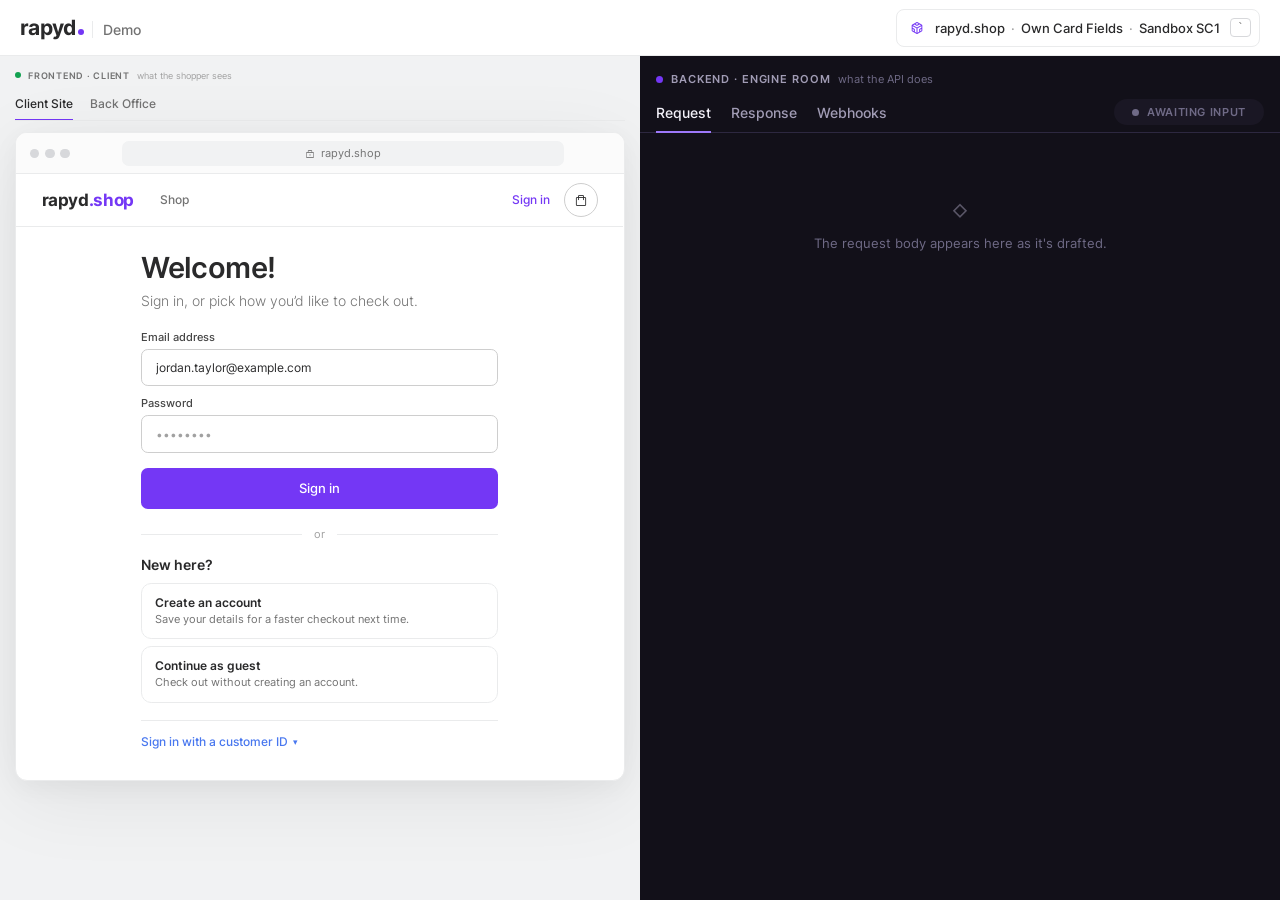
==== commit 2183af91: "Merge pull request #4 from lestert-rapyd/feat/skins Rapyd Demo: skinnable merchant site, bag, demo-c" ====
--- a/index.html
+++ b/index.html
@@ -3,7 +3,7 @@
 <head>
   <meta charset="UTF-8" />
   <meta name="viewport" content="width=device-width, initial-scale=1" />
-  <title>PayBridge · API Sandbox</title>
+  <title>Rapyd Demo</title>
   <!-- Backend origin, read once by js/api.js at import time. Point a staging
        deploy at another backend by editing this one line (a query param is
        deliberately NOT honoured — a crafted link could redirect the live token). -->
@@ -12,57 +12,36 @@
        itself isn't served over https (e.g. http://localhost): the hosted
        checkout's complete/cancel redirects then point at <this>/complete/. -->
   <meta name="paybridge-public-url" content="" />
-  <link rel="preconnect" href="https://fonts.googleapis.com" />
-  <link rel="preconnect" href="https://fonts.gstatic.com" crossorigin />
-  <link href="https://fonts.googleapis.com/css2?family=Anton&family=Epilogue:wght@400;500;600;700;800&family=Hanken+Grotesk:wght@400;500;600;700;800&family=JetBrains+Mono:wght@400;500;600;700&display=swap" rel="stylesheet" />
+  <!-- Rapyd design language: Inter (assets/fonts, @font-face in tokens.css),
+       the Rapyd icon font, cool greys + #7437F5. No web-font CDN. -->
   <link rel="stylesheet" href="css/tokens.css" />
   <link rel="stylesheet" href="css/main.css" />
   <link rel="stylesheet" href="css/cof.css" />
+  <link rel="stylesheet" href="assets/icons/rapyd-icons.css" />
+  <link rel="stylesheet" href="css/site.css" />
 </head>
 <body>
   <div class="app">
 
-    <!-- ── Header ── -->
+    <!-- ── Header — the wordmark and the one way into the demo controls.
+         Every SE control lives in the drawer (#demo-drawer, app.js). ── -->
     <header class="topbar">
       <div class="brand">
-        <span class="brand-mark">◆</span>
-        <span class="brand-word">PayBridge</span>
-        <span class="brand-sub">API Sandbox · Live Payment Demo</span>
+        <span class="brand-word">rapyd</span>
+        <span class="brand-sub">Demo</span>
       </div>
-
-      <div class="vertical-pills" id="vertical-pills"><!-- rendered by app.js --></div>
-
-      <div class="topbar-right">
-        <!-- Sandbox/Live radio with the sandbox credential picker folded in:
-             the Sandbox button carries the active SC tag + caret and opens
-             #cred-panel (rendered by app.js). Live has a single key pair. -->
-        <div class="env-picker" id="env-picker">
-          <div class="env-switch" id="env-switch">
-            <button data-env="sandbox" class="active">Sandbox<span class="env-cred" id="env-cred-tag"></span><span class="env-caret" aria-hidden="true">▾</span></button>
-            <button data-env="live" title="Restricted — needs a live access token; charges a real card (0.01 only)">Live<svg class="env-lock" width="9" height="9" viewBox="0 0 24 24" fill="none" stroke="currentColor" stroke-width="2.8" aria-hidden="true"><rect x="4" y="10" width="16" height="11" rx="2.5"></rect><path d="M8 10V7a4 4 0 0 1 8 0v3"></path></svg></button>
-          </div>
-          <div class="cred-panel" id="cred-panel" hidden><!-- rendered by app.js --></div>
-        </div>
-      </div>
+      <span class="live-flag" id="live-flag" role="status" hidden></span>
+      <button type="button" class="drawer-btn" id="drawer-btn" aria-expanded="false" aria-controls="demo-drawer" title="Demo controls ( ` )">
+        <i class="icon-sandbox" aria-hidden="true"></i>
+        <span class="drawer-ctx" id="drawer-ctx"></span>
+        <kbd>`</kbd>
+      </button>
     </header>
-
-    <!-- ── Model sub-bar ── -->
-    <div class="subbar">
-      <div class="model-switch" id="model-switch">
-        <button class="model-btn active" data-model="own-fields">
-          <span class="mb-tag">PCI-DSS</span> Own Card Fields
-        </button>
-        <button class="model-btn" data-model="toolkit">
-          <span class="mb-tag">Hosted</span> Checkout Toolkit
-        </button>
-      </div>
-      <div class="model-desc" id="model-desc"></div>
-    </div>
 
     <!-- ── Split ── -->
     <main class="split">
 
-      <!-- LEFT: client site / back office + demo controls -->
+      <!-- LEFT: the client site / its back office -->
       <section class="pane pane-left">
         <div class="panel-eyebrow">
           <span class="eyebrow-dot dot-fe"></span>
@@ -71,13 +50,13 @@
         </div>
         <div class="left-tabs" id="left-tabs">
           <button class="left-tab active" data-view="client">Client Site</button>
-          <button class="left-tab" data-view="backoffice">Client Back Office</button>
+          <button class="left-tab" data-view="backoffice">Back Office</button>
         </div>
 
         <div class="browser">
           <div class="browser-chrome">
-            <span class="dot r"></span><span class="dot y"></span><span class="dot g"></span>
-            <div class="urlbar"><span class="lock">🔒</span><span id="client-domain">shop.paybridge.com</span></div>
+            <span class="dot"></span><span class="dot"></span><span class="dot"></span>
+            <div class="urlbar"><i class="icon-lock" aria-hidden="true"></i><span id="client-domain">rapyd.shop</span></div>
           </div>
           <div class="browser-body">
             <div class="checkout" id="checkout"><!-- rendered by app.js --></div>
@@ -115,14 +94,21 @@
     </main>
   </div>
 
-  <!-- Portal: escapes .browser's overflow:hidden, same reasoning as #offstage
-       but for a floating popover rather than an out-of-window annotation. -->
-  <div class="fx-popover" id="fx-popover" hidden></div>
-  <!-- Portal: stored-credential strategy — same escape-the-overflow reasoning
-       as #fx-popover; opened from the "Save card" row (own-fields.js). -->
-  <div class="sc-popover" id="sc-popover" hidden></div>
-  <!-- Portal: self-designed currency picker, shared by the tile's currency
-       button and the FX popover's requested_currency button — a native
+  <!-- Demo-controls drawer (app.js renderDrawer) — every SE control in one
+       place: customer (skin), integration path, account (env + credentials),
+       payment behaviour (FX + stored credentials). Toggle: the header button
+       or the ` key; Esc closes. -->
+  <aside class="demo-drawer" id="demo-drawer" aria-label="Demo controls" hidden>
+    <div class="dc-head">
+      <i class="icon-sandbox" aria-hidden="true"></i>
+      <span class="dc-title">Demo controls</span>
+      <kbd>`</kbd>
+      <button type="button" class="dc-x" id="dc-close" aria-label="Close demo controls"><i class="icon-close_2" aria-hidden="true"></i></button>
+    </div>
+    <div class="dc-body" id="dc-body"></div>
+  </aside>
+  <!-- Portal: self-designed currency picker, shared by the price tile's
+       currency button and the drawer's requested_currency button — a native
        <select>'s dropdown is OS-rendered and can't be themed. -->
   <div class="cur-dropdown" id="cur-dropdown" hidden></div>
 
@@ -133,7 +119,7 @@
     <form class="live-dialog" id="live-dialog-form" role="dialog" aria-modal="true" aria-labelledby="live-dialog-title" autocomplete="off" novalidate>
       <div class="live-dialog-head">
         <span id="live-dialog-title">Unlock live mode</span>
-        <button type="button" class="fx-popover-x" id="live-dialog-x" aria-label="Cancel — stay in sandbox">×</button>
+        <button type="button" class="dc-x" id="live-dialog-x" aria-label="Cancel — stay in sandbox"><i class="icon-close_2" aria-hidden="true"></i></button>
       </div>
       <div class="pb-notice warn">
         <b>Live is restricted.</b> It charges a real card through the production Rapyd account.
@@ -159,7 +145,7 @@
       <b id="pb-banner-title"></b>
       <span id="pb-banner-msg"></span>
     </div>
-    <button type="button" class="pb-banner-x" id="pb-banner-x" aria-label="Dismiss">×</button>
+    <button type="button" class="pb-banner-x" id="pb-banner-x" aria-label="Dismiss"><i class="icon-close_2" aria-hidden="true"></i></button>
   </div>
 
   <script type="module" src="js/app.js"></script>
--- a/css/tokens.css
+++ b/css/tokens.css
@@ -83,11 +83,6 @@
   --r-pill: 999px;
 
   /* ── Engine room (dark) — Rapyd's palette on near-black ── */
-  /* The integration seam (js/seam.js): Rapyd's own purple, NEVER re-faced by
-     a skin — --accent inside .browser is the merchant's, this one is Rapyd's. */
-  --rapyd:      #7437F5;
-  --rapyd-soft: #F6F2FF;
-
   --eng-bg:        #121019;
   --eng-surface:   #1A1724;
   --eng-surface-2: #231F30;
--- a/css/main.css
+++ b/css/main.css
@@ -1,746 +1,611 @@
 /* ─────────────────────────────────────────────────────────────
-   PayBridge Demo Suite — Layout & Components (on-brand redesign)
+   Rapyd Demo — layout & components
+   One layer, tokens only (css/tokens.css). Sections:
+     1  base · 2 app header · 3 split + panel heads · 4 demo-controls
+     drawer · 5 browser frame · 6 checkout · 7 toolkit stage + config ·
+     8 result screens · 9 engine room · 10 back office · 11 notices,
+     dialog, banner, toast · 12 responsive / compact fit
    ───────────────────────────────────────────────────────────── */
 
+/* ── 1 · Base ────────────────────────────────────────────── */
 *, *::before, *::after { box-sizing: border-box; }
 html, body { height: 100%; }
 body {
   margin: 0;
-  font-family: var(--font-sans);
-  color: var(--ink);
-  background: var(--paper);
-  -webkit-font-smoothing: antialiased;
-  text-rendering: optimizeLegibility;
+  font-family: var(--font-ui); font-size: 14px; color: var(--ink);
+  background: var(--app-bg);
+  -webkit-font-smoothing: antialiased; text-rendering: optimizeLegibility;
 }
 button { font-family: inherit; cursor: pointer; }
-input { font-family: inherit; }
-code { font-family: var(--font-mono); }
+input, select, textarea { font-family: inherit; }
+code, kbd { font-family: var(--font-mono); }
+kbd {
+  display: inline-block; font-size: 11px; font-weight: 500; line-height: 1;
+  padding: 3px 6px; border: 1px solid var(--line-2); border-radius: var(--r-xs); color: var(--muted); background: var(--surface);
+}
+.mono { font-family: var(--font-mono); }
+.sr { position: absolute; width: 1px; height: 1px; overflow: hidden; clip: rect(0 0 0 0); white-space: nowrap; }
+@keyframes pulse { 50% { opacity: .35; } }
+@keyframes spin { to { transform: rotate(360deg); } }
 
 .app { display: flex; flex-direction: column; height: 100vh; overflow: hidden; }
 
-/* ── Top bar ─────────────────────────────────────────────── */
+/* ── 2 · App header ──────────────────────────────────────────
+   Minimal: the wordmark, a live flag when live, and the drawer button
+   (which also states the demo's current context). */
 .topbar {
-  display: flex; align-items: center; gap: 22px;
-  padding: 0 22px; height: 58px; flex: none;
-  background: var(--chrome-bg); color: var(--chrome-text); z-index: 20;
-}
-.brand { display: flex; align-items: center; gap: 10px; }
-.brand-mark {
-  width: 24px; height: 24px; border-radius: var(--r-xs); display: grid; place-items: center;
-  background: linear-gradient(135deg, var(--accent), var(--accent-2));
-  color: var(--on-accent); font-size: 13px; transition: background .3s ease;
-}
-.brand-word { font-family: var(--font-display); font-size: 21px; letter-spacing: .04em; }
-.brand-sub {
-  font-size: 10.5px; font-weight: 500; color: var(--chrome-muted); text-transform: uppercase; letter-spacing: .1em;
-  padding-left: 12px; border-left: 1px solid var(--chrome-active);
-}
-
-.vertical-pills { display: flex; gap: 4px; margin: 0 auto; background: var(--chrome-inset); border-radius: 999px; padding: 4px; }
-.vertical-pills button {
-  border: 0; background: transparent; color: var(--chrome-text-2);
-  display: flex; align-items: center; gap: 7px;
-  padding: 7px 15px; border-radius: 999px; font-size: 13px; font-weight: 600;
-  transition: all .15s ease;
-}
-.vertical-pills button .vp-dot { width: 8px; height: 8px; border-radius: 50%; }
-.vertical-pills button:hover { color: var(--chrome-text); }
-.vertical-pills button.active { background: var(--chrome-pill-active); color: #fff; }
-
-.topbar-right { display: flex; align-items: center; gap: 14px; }
-.env-picker { position: relative; }
-.env-switch { display: flex; background: var(--chrome-inset); border-radius: 999px; padding: 3px; }
-.env-switch button {
-  display: inline-flex; align-items: center; gap: 6px;
-  border: 0; background: transparent; color: var(--chrome-muted);
-  padding: 6px 13px; border-radius: 999px; font-size: 12px; font-weight: 600; transition: all .15s ease;
-}
-.env-switch button.active { background: var(--accent); color: var(--on-accent); }
-.env-cred {
-  font-family: var(--font-mono); font-size: 9px; font-weight: 700; letter-spacing: .04em;
-  padding: 1px 5px; border-radius: 4px; background: var(--chrome-tag-bg); color: var(--chrome-text-3);
-}
-.env-cred:empty { display: none; }
-.env-switch button.active .env-cred { background: rgba(255,255,255,.22); color: #fff; }
-.env-caret { font-size: 8px; opacity: .7; transition: transform .15s ease; }
-.env-picker.open .env-caret { transform: rotate(180deg); }
-
+  display: flex; align-items: center; gap: 16px; flex: none;
+  height: 56px; padding: 0 20px;
+  background: var(--surface); border-bottom: 1px solid var(--line); z-index: 20;
+}
+.brand { display: flex; align-items: baseline; gap: 8px; }
+.brand-word { font-size: 21px; font-weight: 700; letter-spacing: -.03em; color: var(--ink); }
+.brand-word::after { content: ''; display: inline-block; width: 6px; height: 6px; margin-left: 2px; border-radius: 50%; background: var(--accent); }
+.brand-sub { font-size: 14px; font-weight: 500; color: var(--muted); padding-left: 10px; border-left: 1px solid var(--line); }
+.live-flag {
+  font-size: 12px; font-weight: 600; color: var(--err-deep);
+  background: var(--err-soft); border: 1px solid color-mix(in srgb, var(--err) 30%, transparent);
+  padding: 6px 10px; border-radius: var(--r-md);
+}
+.live-flag[hidden] { display: none; }
+.drawer-btn {
+  margin-left: auto; display: inline-flex; align-items: center; gap: 10px;
+  height: 38px; padding: 0 8px 0 12px; border: 1px solid var(--line); border-radius: var(--r-md);
+  background: var(--surface); color: var(--ink); font-size: 13px; font-weight: 500;
+  transition: background .12s ease, border-color .12s ease;
+}
+.drawer-btn:hover { background: var(--soft-3); }
+.drawer-btn[aria-expanded="true"] { border-color: var(--accent); background: var(--accent-soft); }
+.drawer-btn > i { font-size: 16px; color: var(--accent); }
+.drawer-ctx { display: inline-flex; gap: 6px; white-space: nowrap; }
+.drawer-ctx .sep { color: var(--faint); }
+.drawer-ctx .is-live { color: var(--err-deep); font-weight: 600; }
+
+/* ── 3 · Split + panel heads ─────────────────────────────── */
+.split { display: grid; grid-template-columns: 1fr 1fr; flex: 1; min-height: 0; }
+.pane { display: flex; flex-direction: column; min-height: 0; min-width: 0; }
+.pane-left { background: var(--app-bg); overflow-y: auto; padding: 16px 18px 24px; }
+/* Never flex-shrink the card/annotations: a compressed card clips its own
+   content via overflow:hidden instead of letting the pane scroll. */
+.pane-left > * { flex-shrink: 0; }
+.pane-right { background: var(--eng-bg); min-height: 0; display: flex; flex-direction: column; }
+
+/* "Frontend · Client" / "Backend · Engine Room" — a matched pair above each tab bar. */
+.panel-eyebrow {
+  display: flex; align-items: baseline; gap: 8px; flex: none; margin: 0 0 6px;
+  font-size: 11px; font-weight: 600; letter-spacing: .08em; text-transform: uppercase; color: var(--muted);
+}
+.eyebrow-dot { width: 7px; height: 7px; border-radius: 50%; flex: none; align-self: center; }
+.dot-fe { background: var(--ok); }
+.dot-be { background: var(--accent); }
+.eyebrow-desc { font-weight: 400; letter-spacing: 0; text-transform: none; color: var(--faint); }
+.panel-eyebrow.eyebrow-dark { margin: 0; padding: 16px 16px 6px; color: var(--eng-muted); }
+.panel-eyebrow.eyebrow-dark .eyebrow-desc { color: var(--eng-faint); }
+
+/* Client Site / Back Office — the same tab grammar as the engine room's. */
+.left-tabs { display: flex; align-items: center; gap: 20px; margin: 0 0 14px; border-bottom: 1px solid var(--line); flex: none; }
+.left-tab {
+  border: 0; background: transparent; color: var(--muted);
+  padding: 12px 0 10px; font-size: 14px; font-weight: 500;
+  border-bottom: 2px solid transparent; margin-bottom: -1px; transition: color .15s ease;
+}
+.left-tab:hover { color: var(--ink); }
+.left-tab.active { color: var(--ink); border-bottom-color: var(--accent); }
+
+/* ── 4 · Demo-controls drawer ────────────────────────────────
+   Fixed to the right edge, over the engine room; white head, #FBFBFB body
+   of white cards (the Rapyd SE panel). Controls carry their real API
+   parameter names in mono where one exists. */
+.demo-drawer {
+  position: fixed; top: 0; right: 0; bottom: 0; z-index: 800;
+  width: 400px; max-width: 100vw; display: flex; flex-direction: column;
+  background: var(--surface); box-shadow: var(--shadow-drawer);
+  animation: dcIn .18s ease;
+}
+.demo-drawer[hidden] { display: none; }
+@keyframes dcIn { from { transform: translateX(24px); opacity: 0; } to { transform: none; opacity: 1; } }
+.dc-head { display: flex; align-items: center; gap: 10px; padding: 16px 18px; border-bottom: 1px solid var(--line); }
+.dc-head > i { font-size: 18px; color: var(--accent); }
+.dc-title { font-size: 15px; font-weight: 600; color: var(--ink); }
+.dc-x {
+  margin-left: auto; width: 32px; height: 32px; display: grid; place-items: center;
+  border: 0; border-radius: var(--r-md); background: none; color: var(--muted); font-size: 14px;
+}
+.dc-x:hover { background: var(--soft-2); color: var(--ink); }
+.dc-body { flex: 1; overflow-y: auto; overflow-x: hidden; padding: 4px 18px 28px; background: var(--soft); }
+.dc-sec { padding: 18px 0 4px; display: flex; flex-direction: column; gap: 10px; border-radius: var(--r-lg); transition: background .4s ease; }
+.dc-sec + .dc-sec { border-top: 1px solid var(--line); margin-top: 14px; }
+.dc-sec.flash { background: var(--accent-soft); }
+.dc-sec-title { margin: 0; font-size: 11px; font-weight: 600; letter-spacing: .08em; text-transform: uppercase; color: var(--muted); }
+.dc-card {
+  display: flex; flex-direction: column; gap: 10px;
+  padding: 14px 16px; border: 1px solid var(--line); border-radius: var(--r-lg); background: var(--surface);
+}
+.dc-card-head { display: flex; align-items: center; justify-content: space-between; gap: 10px; }
+.dc-card-title { font-size: 14px; font-weight: 600; color: var(--ink); }
+.dc-params { font-size: 11.5px; line-height: 1.5; color: var(--muted); }
+.dc-note { margin: 0; font-size: 12.5px; line-height: 1.5; color: var(--muted); }
+.dc-note.warn { color: var(--warn-deep); }
+.dc-label { display: flex; align-items: baseline; gap: 8px; font-size: 12px; font-weight: 500; color: var(--muted); }
+.dc-label code { font-size: 11px; color: var(--faint); }
+.dc-label-note { margin-left: auto; font-weight: 400; color: var(--faint); }
+.dc-field { display: flex; flex-direction: column; gap: 6px; }
+.dc-fx { display: flex; flex-direction: column; gap: 12px; padding-top: 10px; border-top: 1px solid var(--line); }
+.dc-fx[hidden] { display: none; }
+.dc-cus { display: flex; flex-direction: column; gap: 2px; font-size: 13px; }
+.dc-cus b { font-weight: 600; color: var(--ink); }
+.dc-cus .mono { font-size: 12px; color: var(--muted); overflow-wrap: anywhere; }
+
+/* option rows (skins, credentials) — radio-style cards */
+.dc-options { display: flex; flex-direction: column; gap: 8px; }
+.dc-option {
+  display: flex; align-items: center; gap: 12px; width: 100%; text-align: left;
+  padding: 12px 14px; border: 1px solid var(--line); border-radius: var(--r-lg); background: var(--surface);
+  color: var(--ink); transition: border-color .12s ease, background .12s ease;
+}
+.dc-option:hover { border-color: var(--field); }
+.dc-option.active { border-color: var(--accent); background: var(--accent-soft); }
+.dc-radio { width: 16px; height: 16px; flex: none; border-radius: 50%; border: 1.5px solid var(--field); background: var(--surface); position: relative; }
+.dc-option.active .dc-radio { border-color: var(--accent); }
+.dc-option.active .dc-radio::after { content: ''; position: absolute; inset: 3px; border-radius: 50%; background: var(--accent); }
+.dc-option-main { flex: 1; min-width: 0; display: flex; flex-direction: column; gap: 2px; }
+.dc-option-title { font-size: 14px; font-weight: 600; }
+.dc-option-sub { font-size: 12px; color: var(--muted); }
+.dc-option-tag { flex: none; font-family: var(--font-mono); font-size: 10.5px; color: var(--muted); }
+.cred-flags { flex: none; display: flex; gap: 4px; }
+.cred-flag { font-size: 10px; font-weight: 600; padding: 3px 6px; border-radius: var(--r-xs); white-space: nowrap; }
+.cred-flag.on  { background: var(--ok-soft); color: var(--ok-deep); }
+.cred-flag.off { background: var(--err-soft); color: var(--err-deep); }
+
+/* segmented control (drawer, FX, back office) */
+.dc-seg, .co-fx-seg {
+  display: grid; grid-auto-flow: column; grid-auto-columns: 1fr; gap: 2px;
+  padding: 3px; border-radius: var(--r-md); background: var(--soft-2);
+}
+.dc-seg button, .co-fx-seg button {
+  display: inline-flex; align-items: center; justify-content: center; gap: 6px;
+  min-height: 32px; padding: 0 10px; border: 0; border-radius: var(--r-sm); background: transparent;
+  color: var(--muted); font-size: 13px; font-weight: 500; white-space: nowrap;
+}
+.dc-seg button:hover, .co-fx-seg button:hover { color: var(--ink); }
+.dc-seg button.active, .co-fx-seg button.active { background: var(--surface); color: var(--ink); box-shadow: var(--shadow-sm); }
+.dc-seg button.active.live { color: var(--err-deep); }
+.dc-seg-lg button { flex-direction: column; gap: 3px; min-height: 52px; padding: 6px 8px; white-space: normal; }
+.dc-seg-tag { font-size: 9.5px; font-weight: 600; letter-spacing: .05em; text-transform: uppercase; padding: 2px 5px; border-radius: var(--r-xs); background: var(--line); color: var(--muted); }
+.dc-seg button.active .dc-seg-tag { background: var(--accent-soft); color: var(--accent); }
+.dc-select {
+  height: 38px; padding: 0 12px; justify-content: space-between; width: 100%;
+  border: 1px solid var(--field); border-radius: var(--r-md); background: var(--surface);
+  font-family: var(--font-mono); font-size: 14px; font-weight: 500; color: var(--ink);
+}
+.dc-select:hover { border-color: var(--field-strong); }
+
+/* switch */
+.dc-switch { position: relative; display: inline-flex; cursor: pointer; }
+.dc-switch input {
+  appearance: none; -webkit-appearance: none; margin: 0; cursor: pointer;
+  width: 36px; height: 20px; border-radius: 10px; background: var(--line-2); transition: background .15s ease;
+}
+.dc-switch input::after {
+  content: ''; position: absolute; top: 2px; left: 2px; width: 16px; height: 16px; border-radius: 50%;
+  background: var(--surface); box-shadow: 0 1px 2px rgba(0,0,0,.2); transition: left .15s ease;
+}
+.dc-switch input:checked { background: var(--accent); }
+.dc-switch input:checked::after { left: 18px; }
+.dc-switch input:focus-visible { outline: 2px solid var(--accent-soft-2); outline-offset: 2px; }
+
+.dc-pill { font-size: 11px; font-weight: 600; padding: 3px 8px; border-radius: var(--r-pill); background: var(--soft-2); color: var(--muted); white-space: nowrap; }
+.dc-pill.accent { background: var(--accent-soft); color: var(--accent); }
+.dc-pill.ok { background: var(--ok-soft); color: var(--ok-deep); }
+.dc-btn {
+  align-self: flex-start; height: 34px; padding: 0 14px; border-radius: var(--r-md);
+  border: 0; background: var(--accent-soft); color: var(--accent); font-size: 13px; font-weight: 500;
+}
+.dc-btn:hover { background: var(--accent-hover); }
+.dc-btn.danger { background: var(--err-soft); color: var(--err-deep); }
+.dc-btn.danger:hover { background: color-mix(in srgb, var(--err) 16%, var(--surface)); }
+
+/* FX live preview: the fixed side exact, the varying side "≈" and muted. */
+.fx-preview { display: flex; flex-direction: column; gap: 6px; font-family: var(--font-mono); font-size: 12px; }
+.fx-preview:empty { display: none; }
+.fx-preview-row { display: flex; justify-content: space-between; gap: 10px; color: var(--muted); }
+.fx-preview-row .fixed { color: var(--ink); font-weight: 600; }
+.fx-preview-row .vary { color: var(--text); font-weight: 600; }
+.fx-preview-rate { color: var(--faint); }
+.fx-preview-rate .guar { color: var(--accent); }
+.fx-preview-note { font-family: var(--font-ui); color: var(--muted); }
+.fx-preview-note.err { color: var(--err-deep); }
+
+/* currency picker (portal) — above the drawer */
+.cur-trigger { display: inline-flex; align-items: center; gap: 4px; }
+.cur-caret { font-size: 9px; color: var(--faint); transform: translateY(1px); }
+.cur-dropdown {
+  position: fixed; z-index: 850; min-width: 130px; padding: 6px;
+  background: var(--surface); border: 1px solid var(--line); border-radius: var(--r-lg); box-shadow: var(--shadow-pop);
+}
+.cur-dropdown[hidden] { display: none; }
+.cur-opt {
+  display: flex; align-items: center; justify-content: space-between; width: 100%;
+  border: 0; background: transparent; text-align: left; padding: 8px 10px; border-radius: var(--r-sm);
+  font-family: var(--font-mono); font-size: 13px; font-weight: 500; color: var(--text);
+}
+.cur-opt:hover { background: var(--soft-3); }
+.cur-opt.active { color: var(--accent); }
+.cur-opt.active::after { content: '✓'; margin-left: 10px; }
+
+/* ── 5 · Browser frame (the merchant site) ───────────────── */
+.browser {
+  width: 100%; max-width: 980px; margin: 0 auto; overflow: hidden;
+  background: var(--surface); border: 1px solid var(--line); border-radius: var(--r-xl);
+  box-shadow: var(--shadow-pop);
+  /* no width transition — an animated resize slides the chrome/URL bar around */
+}
+.browser[hidden] { display: none; }
+.browser-chrome { display: flex; align-items: center; gap: 7px; height: 48px; padding: 0 16px; background: var(--soft); border-bottom: 1px solid var(--line); }
+.browser-chrome .dot { width: 11px; height: 11px; border-radius: 50%; background: var(--line-2); }
+.urlbar {
+  flex: 1; max-width: 520px; height: 30px; margin: 0 auto; display: flex; align-items: center; justify-content: center; gap: 8px;
+  border-radius: var(--r-md); background: var(--soft-2); font-size: 13px; color: var(--muted);
+}
+.urlbar i { font-size: 12px; }
+.browser-body { position: relative; container-type: inline-size; padding: 0; }
+.browser.wide-3ds { max-width: 680px; }
+.browser.wide-3ds .browser-body { padding: 20px 0 10px; }
+#rapyd-checkout { min-width: min(500px, 100%); min-height: 120px; }  /* toolkit needs ≥500px to lay out */
+#rapyd-checkout, #rapyd-checkout iframe { width: 100% !important; max-width: 100%; }
+
+/* out-of-window annotations below the site (the shopper's bank-app view) */
+.offstage { width: 100%; max-width: 980px; margin: 14px auto 0; animation: cs-rise .5s ease-out .48s both; }
+
+/* ── 6 · Checkout ────────────────────────────────────────── */
+.co-tagline { display: flex; align-items: center; gap: 6px; margin-top: 6px; font-size: 11px; font-weight: 600; letter-spacing: .1em; color: var(--faint); }
+.co-order {
+  position: relative; /* anchors the FX corner badge */
+  display: flex; align-items: center; gap: 14px; margin: 22px 0 0; padding: 14px 16px;
+  border: 1px solid var(--line); border-radius: var(--r-lg); background: var(--soft);
+}
+.co-thumb { width: 48px; height: 48px; border-radius: var(--r-md); flex: none; display: grid; place-items: center; font-size: 22px; color: var(--on-accent); }
+.co-order-info { flex: 1; min-width: 0; }
+.co-order-name { font-size: 15px; font-weight: 600; color: var(--ink); }
+.co-order-desc { font-size: 13px; color: var(--muted); margin-top: 2px; }
+
+/* Editable price — an <input> + button styled as plain text until hovered or
+   focused, so there's never a static/edit swap under a typing cursor. */
+.co-order-price { display: flex; align-items: center; gap: 3px; flex: none; font-size: 18px; font-weight: 600; color: var(--ink); }
+.tile-field {
+  border: 1px solid transparent; background: transparent; border-radius: var(--r-sm);
+  font: inherit; color: inherit; padding: 2px 5px; cursor: text; transition: background .12s ease, border-color .12s ease;
+}
+.tile-field:hover, .tile-field:focus { background: var(--surface); border-color: var(--field); outline: 0; }
+/* field-sizing: content grows the box with the digits typed (Chrome demo). */
+.tile-amount { text-align: right; field-sizing: content; min-width: 54px; max-width: 150px; }
+.tile-currency { cursor: pointer; }
+.tile-field[readonly] { cursor: default; }
+.tile-field[readonly]:hover { background: transparent; border-color: transparent; }
+
+/* The FX corner badge — opens the drawer at the FX controls. */
+.fx-trigger {
+  position: absolute; top: -9px; right: -9px; z-index: 1;
+  width: 24px; height: 24px; padding: 0; border-radius: 50%; display: grid; place-items: center;
+  border: 1px solid var(--field); background: var(--surface); color: var(--muted);
+  font-size: 8.5px; font-weight: 700; box-shadow: var(--shadow-sm); transition: all .12s ease;
+}
+.fx-trigger.configured { background: var(--accent-soft); border-color: color-mix(in srgb, var(--accent) 50%, var(--field)); color: var(--accent); }
+.fx-trigger:hover { border-color: var(--accent); color: var(--accent); background: var(--accent-soft); transform: scale(1.1); }
+
+.co-totals { margin: 20px 0 0; padding-top: 16px; border-top: 1px solid var(--line); }
+.co-line { display: flex; justify-content: space-between; font-size: 14px; color: var(--text); margin-bottom: 8px; }
+.co-line .free { color: var(--ok-deep); font-weight: 500; }
+.co-line.total { margin-top: 14px; padding-top: 14px; border-top: 1px solid var(--line); font-size: 16px; font-weight: 600; color: var(--ink); }
+.co-line.total .co-total-amt { font-size: 22px; font-weight: 600; letter-spacing: -.01em; }
+.per-mo { font-size: 12px; font-weight: 500; color: var(--muted); }
+
+.co-paylabel { display: flex; align-items: baseline; justify-content: space-between; margin: 24px 0 0; }
+.co-paylabel .lbl { font-size: 11px; font-weight: 600; letter-spacing: .1em; text-transform: uppercase; color: var(--faint); }
+.use-test { border: 0; background: none; padding: 0; font-size: 13px; font-weight: 500; color: var(--link); }
+.use-test:hover { color: var(--link-hover); text-decoration: underline; }
+
+.co-field label { display: block; margin: 14px 0 8px; font-size: 13px; font-weight: 500; color: var(--text); }
+.co-input {
+  display: flex; align-items: center; gap: 9px; height: 48px; padding: 0 14px;
+  border: 1px solid var(--field); border-radius: var(--r-md); background: var(--surface);
+  transition: border-color .15s ease, box-shadow .15s ease;
+}
+.co-input:hover { border-color: var(--field-strong); }
+.co-input:focus-within { border-color: var(--accent); box-shadow: 0 0 0 3px var(--accent-soft-2); }
+.co-input input { flex: 1; min-width: 0; height: 100%; border: 0; outline: 0; background: transparent; font-family: var(--font-mono); font-size: 15px; color: var(--ink); }
+.co-input input#f-name { font-family: inherit; }
+.co-input input::placeholder { color: var(--faint); }
+.co-input input:disabled { color: var(--muted); cursor: not-allowed; }
+.co-input .field-ico { flex: none; color: var(--muted); }
+.co-input.is-invalid { border-color: var(--err); box-shadow: 0 0 0 3px color-mix(in srgb, var(--err) 15%, transparent); }
+.card-brand { flex: none; font-size: 11px; font-weight: 700; letter-spacing: .05em; color: var(--accent-ink); }
+.co-row { display: flex; gap: 14px; }
+.co-row .co-field { flex: 1; min-width: 0; } /* min-width:auto would let inputs overflow */
+
+.co-tds { display: flex; align-items: center; gap: 10px; margin: 18px 0 0; font-size: 14px; color: var(--text); cursor: pointer; user-select: none; }
+.co-tds input {
+  appearance: none; -webkit-appearance: none; flex: none; width: 18px; height: 18px; margin: 0; position: relative; cursor: pointer;
+  border: 1.5px solid var(--field); border-radius: var(--r-xs); background: var(--surface); transition: all .15s ease;
+}
+.co-tds input:checked { background: var(--accent); border-color: var(--accent); }
+.co-tds input:checked::after {
+  content: ''; position: absolute; left: 5px; top: 1.5px; width: 4.5px; height: 9px;
+  border: solid var(--on-accent); border-width: 0 2.2px 2.2px 0; transform: rotate(43deg);
+}
+.co-tds input:disabled { opacity: .55; cursor: not-allowed; }
+.co-save-row { display: flex; align-items: center; justify-content: space-between; gap: 10px; margin: 18px 0 0; }
+.co-save-row .co-tds { margin: 0; }
+.cof-strategy { display: flex; justify-content: flex-end; }
+/* "Strategy" — an SE affordance on the shopper's page, so it reads as a quiet
+   chip; it opens the drawer's stored-credential controls. */
+.sc-trigger {
+  flex: none; padding: 4px 10px; border-radius: var(--r-pill);
+  border: 1px dashed var(--field); background: var(--surface); color: var(--muted);
+  font-size: 11.5px; font-weight: 500; transition: all .12s ease;
+}
+.sc-trigger:hover { border-color: var(--accent); border-style: solid; color: var(--accent); background: var(--accent-soft); }
+
+.co-cta {
+  width: 100%; height: 50px; margin-top: 24px; border: 0; border-radius: var(--r-md);
+  background: var(--accent); color: var(--on-accent); font-size: 15px; font-weight: 500;
+  display: inline-flex; align-items: center; justify-content: center; gap: 8px;
+  transition: filter .15s ease, transform .05s ease;
+}
+.co-cta:hover { filter: brightness(1.08); }
+.co-cta:active { transform: translateY(1px); }
+.co-cta:disabled { opacity: .45; cursor: not-allowed; filter: none; }
+.cs-secondary {
+  width: 100%; height: 48px; margin-top: 12px; cursor: pointer;
+  border: 1px solid var(--line); border-radius: var(--r-md); background: var(--surface);
+  color: var(--ink); font-size: 15px; font-weight: 500; transition: background .15s ease;
+}
+.cs-secondary:hover { background: var(--soft-3); }
+
+/* ── 7 · Toolkit stage + its config panel ────────────────── */
+/* Two columns: the merchant's order summary | the payment column (config
+   panel pre-launch, Rapyd's iframe after). Minimums fit a 14" laptop. */
+.tk-checkout { display: grid; grid-template-columns: minmax(186px, 2fr) minmax(532px, 4.5fr); align-items: stretch; }
+.tk-summary { display: flex; flex-direction: column; min-width: 0; padding: 26px 26px 22px; border-right: 1px solid var(--line); }
+.tk-sum-label { margin: 22px 0 10px; font-size: 11px; font-weight: 600; letter-spacing: .1em; text-transform: uppercase; color: var(--faint); }
+.tk-summary .co-order { margin: 0; padding: 12px; }
+.tk-summary .co-thumb { width: 44px; height: 44px; }
+.tk-summary .co-totals { margin-top: 18px; }
+.tk-secure { margin-top: auto; padding-top: 18px; border-top: 1px solid var(--line); }
+.tk-secure-head { font-size: 13.5px; font-weight: 600; color: var(--ink); }
+.tk-secure p { margin: 8px 0 14px; font-size: 12px; line-height: 1.5; color: var(--muted); }
+.tk-badges { display: flex; gap: 6px; align-items: center; }
+.tk-badges span { font-size: 9.5px; font-weight: 700; letter-spacing: .04em; color: #fff; border-radius: var(--r-xs); padding: 5px 8px; }
+.b-visa { background: #1a1f71; } /* card-scheme marks keep the schemes' own colours */
+.b-mc { background: #eb001b; }
+/* 16px sides: 532px track − 32 = 500px, the toolkit's minimum */
+.tk-paycol { min-width: 0; padding: 20px; }
+@container (max-width: 717px) {
+  .tk-checkout { grid-template-columns: 1fr; }
+  .tk-summary { border-right: 0; border-bottom: 1px solid var(--line); }
+  .tk-secure { margin-top: 14px; }
+}
+.tk-redirect { text-align: center; padding: 8px 0; }
+.tk-redirect-title { font-size: 15px; font-weight: 600; }
+.tk-redirect-desc { margin: 7px 0 15px; font-size: 12.5px; line-height: 1.5; color: var(--muted); }
+
+/* toolkit.config — an SE panel on the left, so it's drawn like the drawer's
+   cards (tinted, dashed edge, real config keys in mono) rather than like the
+   shopper's page around it. Swapped for the iframe on render. */
+.tk-config {
+  display: flex; flex-direction: column; min-height: 100%;
+  padding: 18px 20px 20px; border: 1px dashed var(--field); border-radius: var(--r-lg); background: var(--soft);
+}
+.tkc-head { display: flex; align-items: center; gap: 8px; }
+.tkc-title { font-size: 11px; font-weight: 600; letter-spacing: .08em; text-transform: uppercase; color: var(--muted); }
+.tkc-sec { padding: 16px 0 2px; }
+.tkc-sec ~ .tkc-sec { border-top: 1px solid var(--line); margin-top: 12px; }
+.tkc-sec[hidden] { display: none; }
+.tkc-sec-label { display: flex; align-items: baseline; gap: 8px; margin-bottom: 12px; font-size: 13px; font-weight: 600; color: var(--ink); }
+.tkc-sec-hint { margin-left: auto; font-family: var(--font-mono); font-size: 10.5px; font-weight: 400; color: var(--faint); }
+.tkc-row { display: flex; align-items: center; justify-content: space-between; gap: 12px; margin-bottom: 12px; }
+.tkc-row[hidden] { display: none; }
+.tkc-lab { min-width: 0; font-size: 13px; font-weight: 500; line-height: 1.3; color: var(--text); }
+/* long unbreakable params must wrap, or they push the controls out of the panel */
+.tkc-lab code { display: block; margin-top: 2px; font-size: 11px; font-weight: 400; color: var(--faint); overflow-wrap: anywhere; }
+.tkc-seg { display: grid; grid-auto-flow: column; grid-auto-columns: 1fr; gap: 2px; flex: none; padding: 3px; border-radius: var(--r-md); background: var(--soft-2); }
+.tkc-sec > .tkc-seg { width: 100%; margin-bottom: 12px; }
+.tkc-seg button {
+  min-height: 32px; padding: 0 12px; border: 0; border-radius: var(--r-sm); background: transparent;
+  color: var(--muted); font-size: 13px; font-weight: 500; white-space: nowrap; transition: all .12s ease;
+}
+.tkc-seg button:hover { color: var(--ink); }
+.tkc-seg button.active { background: var(--surface); color: var(--ink); box-shadow: var(--shadow-sm); }
+.tkc-seg[data-opt="mode"] button.active { color: var(--accent); }
+.tkc-switch-wrap { display: flex; align-items: center; cursor: pointer; }
+.tkc-switch {
+  appearance: none; -webkit-appearance: none; position: relative; margin: 0; cursor: pointer;
+  width: 36px; height: 20px; border-radius: 10px; background: var(--line-2); transition: background .15s ease;
+}
+.tkc-switch::after { content: ''; position: absolute; top: 2px; left: 2px; width: 16px; height: 16px; border-radius: 50%; background: var(--surface); box-shadow: 0 1px 2px rgba(0,0,0,.2); transition: left .15s ease; }
+.tkc-switch:checked { background: var(--accent); }
+.tkc-switch:checked::after { left: 18px; }
+.tkc-input {
+  flex: 1; min-width: 0; max-width: 210px; height: 36px; padding: 0 12px;
+  border: 1px solid var(--field); border-radius: var(--r-md); background: var(--surface); color: var(--ink); font-size: 13px;
+}
+.tkc-input:focus { outline: 0; border-color: var(--accent); box-shadow: 0 0 0 3px var(--accent-soft-2); }
+.tkc-colorfield { display: flex; align-items: center; gap: 6px; }
+.tkc-color { flex: none; width: 36px; height: 36px; padding: 3px; cursor: pointer; border: 1px solid var(--field); border-radius: var(--r-md); background: var(--surface); }
+.tkc-hex { max-width: 96px; font-family: var(--font-mono); text-transform: uppercase; }
+.tkc-wallet { display: flex; align-items: center; gap: 10px; font-size: 13px; font-weight: 500; color: var(--ink); }
+.dw-logo { width: 28px; height: 28px; flex: none; display: grid; place-items: center; border-radius: var(--r-md); background: var(--surface); border: 1px solid var(--line); }
+.tkc-wallet-custom { margin: -4px 0 12px 38px; }
+.tkc-selects { display: flex; gap: 6px; flex: 1; max-width: 240px; }
+.tkc-select {
+  flex: 1; min-width: 0; height: 34px; padding: 0 8px; cursor: pointer;
+  border: 1px solid var(--field); border-radius: var(--r-md); background: var(--surface); color: var(--ink); font-size: 12.5px;
+}
+.tkc-fixed code { font-size: 11.5px; color: var(--accent); background: var(--accent-soft); padding: 3px 9px; border-radius: var(--r-pill); }
+.tkc-cta { margin-top: 18px; }
+
+/* ── 8 · Result screens: processing / 3DS / success / error ── */
+@keyframes cs-pop { 0% { transform: scale(.4); opacity: 0; } 55% { transform: scale(1.08); } 100% { transform: scale(1); opacity: 1; } }
+@keyframes cs-ring { 0% { transform: scale(.6); opacity: .55; } 100% { transform: scale(1.9); opacity: 0; } }
+@keyframes cs-check { 0% { stroke-dashoffset: 32; } 100% { stroke-dashoffset: 0; } }
+@keyframes cs-rise { 0% { transform: translateY(10px); opacity: 0; } 100% { transform: translateY(0); opacity: 1; } }
+.rise-1 { animation: cs-rise .5s ease-out .15s both; }
+.rise-2 { animation: cs-rise .5s ease-out .22s both; }
+.rise-3 { animation: cs-rise .5s ease-out .28s both; }
+.rise-4 { animation: cs-rise .5s ease-out .34s both; }
+.rise-5 { animation: cs-rise .5s ease-out .40s both; }
+
+.screen { display: flex; flex-direction: column; align-items: center; gap: 9px; padding: 14px 8px 8px; text-align: center; }
+.screen-spinner { width: 42px; height: 42px; margin-bottom: 6px; border-radius: 50%; border: 3px solid var(--line); border-top-color: var(--accent); animation: spin .8s linear infinite; }
+.screen-title { font-size: 34px; font-weight: 600; letter-spacing: -.02em; color: var(--ink); }
+.screen-sub { font-size: 15px; color: var(--muted); }
+.screen-sub b, .screen-sub strong { color: var(--text); font-weight: 600; }
+.screen-next {
+  width: 100%; margin-top: 16px; padding: 14px 18px; text-align: center;
+  font-size: 14px; line-height: 1.55; color: var(--text);
+  background: var(--soft); border: 1px solid var(--line); border-radius: var(--r-lg);
+}
+.screen-next.err { background: var(--err-soft); border-color: color-mix(in srgb, var(--err) 25%, transparent); color: var(--err-deep); }
+.screen-facts { width: 100%; margin: 22px 0 0; border: 1px solid var(--line); border-radius: var(--r-lg); overflow: hidden; }
+.screen-facts > div { display: flex; justify-content: space-between; align-items: center; gap: 12px; padding: 13px 16px; background: var(--soft); border-top: 1px solid var(--line); }
+.screen-facts > div:first-child { border-top: 0; }
+.screen-facts span { flex: none; font-size: 13px; color: var(--muted); }
+/* the value — a receipt is something a shopper reads, so UI face, not mono */
+.screen-facts b { font-size: 13.5px; font-weight: 600; line-height: 1.4; color: var(--ink); text-align: right; }
+.screen .co-cta { margin-top: 8px; }
+
+.cs-badge-wrap { position: relative; width: 76px; height: 76px; margin: 0 auto 20px; display: flex; align-items: center; justify-content: center; }
+.cs-ring { position: absolute; inset: 0; border-radius: 50%; background: var(--ok); animation: cs-ring .9s ease-out .1s both; }
+.cs-ring.err { background: var(--err); }
+.cs-glow { position: absolute; inset: 0; border-radius: 50%; filter: blur(6px); transform: scale(1.4); background: radial-gradient(circle, color-mix(in srgb, var(--ok) 35%, transparent), transparent 70%); }
+.cs-glow.err { background: radial-gradient(circle, color-mix(in srgb, var(--err) 32%, transparent), transparent 70%); }
+.cs-badge { position: relative; width: 76px; height: 76px; border-radius: 50%; display: flex; align-items: center; justify-content: center; animation: cs-pop .5s cubic-bezier(.34,1.56,.64,1) both; }
+.cs-badge.ok { background: var(--ok); }
+.cs-badge.err { background: var(--err); }
+.cs-badge.ok svg path { stroke-dasharray: 32; animation: cs-check .4s ease-out .35s both; }
+.cs-badge.err svg path { stroke-dasharray: 24; animation: cs-check .3s ease-out .35s both; }
+.cs-badge.err svg path + path { animation-delay: .5s; }
+
+/* the shopper's bank-app view (outside the window) */
+.bank-view { width: 100%; padding: 16px 18px; text-align: left; background: var(--surface); border: 1px solid var(--line); border-radius: var(--r-lg); }
+.bank-view-label { display: flex; align-items: center; gap: 8px; margin: 0 0 12px; font-size: 11px; font-weight: 600; letter-spacing: .08em; text-transform: uppercase; color: var(--muted); }
+.bank-view-label code { font-size: 11px; letter-spacing: 0; text-transform: none; color: var(--accent); }
+.bank-card { display: flex; align-items: center; gap: 14px; padding: 14px 16px; border: 1px solid var(--line); border-radius: var(--r-lg); background: var(--soft); }
+.bank-ico { width: 42px; height: 42px; flex: none; display: grid; place-items: center; border-radius: var(--r-md); background: var(--accent-soft); color: var(--accent); font-size: 16px; font-weight: 700; }
+.bank-info { min-width: 0; }
+.bank-desc { font-size: 15px; font-weight: 600; letter-spacing: .02em; color: var(--ink); white-space: nowrap; overflow: hidden; text-overflow: ellipsis; }
+.bank-date { margin-top: 2px; font-size: 12.5px; color: var(--muted); }
+.bank-amt { margin-left: auto; flex: none; text-align: right; }
+.bank-amt-main { font-size: 16px; font-weight: 600; color: var(--ink); white-space: nowrap; }
+.bank-amt-fx { margin-top: 2px; font-size: 11.5px; color: var(--muted); white-space: nowrap; }
+
+/* 3-D Secure: Rapyd's simulator renders as Rapyd ships it, full-bleed — the
+   page around it is the merchant's; the iframe itself is never styled. */
+.screen-3ds { display: flex; flex-direction: column; min-height: 0; }
+.screen-3ds-bar { display: flex; align-items: flex-start; gap: 12px; padding: 0 22px 16px; border-bottom: 1px solid var(--line); }
+.tds-ico { width: 34px; height: 34px; flex: none; display: grid; place-items: center; border-radius: var(--r-md); background: var(--soft-2); }
+.screen-3ds-title { font-size: 16px; font-weight: 600; color: var(--ink); }
+.screen-3ds-sub { margin-top: 2px; font-size: 13.5px; line-height: 1.4; color: var(--muted); }
+.tds-frame { flex: none; display: block; width: 100%; margin: 4px auto 0; height: clamp(380px, calc(100vh - 400px), 460px); border: 0; background: #fff; }
+
+/* ── 9 · Engine room ─────────────────────────────────────── */
+.rtabs { display: flex; align-items: center; gap: 20px; flex: none; padding: 0 16px; border-bottom: 1px solid var(--eng-line); background: var(--eng-bg); }
+.rtab {
+  border: 0; background: transparent; color: var(--eng-muted);
+  padding: 12px 0 10px; font-size: 14px; font-weight: 500;
+  border-bottom: 2px solid transparent; margin-bottom: -1px; transition: color .15s ease;
+}
+.rtab:hover { color: var(--eng-text); }
+.rtab.active { color: var(--eng-text); border-bottom-color: var(--eng-accent); }
+
+/* status pill — the engine room's heartbeat */
 .status-ind {
-  display: flex; align-items: center; gap: 8px;
-  font-size: 11px; font-weight: 700; text-transform: uppercase; letter-spacing: .07em;
-  padding: 7px 13px; border-radius: 999px; background: var(--eng-surface, var(--chrome-inset)); color: var(--chrome-text-2);
-  min-width: 150px; justify-content: center;
-  margin-left: auto; /* sits at the right edge of the engine-room tab bar */
-}
-.status-ind .si-dot { width: 8px; height: 8px; border-radius: 50%; background: currentColor; flex: none; }
-.status-ind.idle       { color: var(--chrome-muted); }
+  margin-left: auto; min-width: 150px; justify-content: center;
+  display: flex; align-items: center; gap: 8px; padding: 6px 12px; border-radius: var(--r-pill);
+  font-size: 11px; font-weight: 600; letter-spacing: .06em; text-transform: uppercase;
+  background: var(--eng-surface); color: var(--eng-muted);
+}
+.status-ind .si-dot { width: 7px; height: 7px; flex: none; border-radius: 50%; background: currentColor; }
+.status-ind.idle       { color: var(--eng-faint); }
 .status-ind.drafting   { color: var(--eng-warn); }
 .status-ind.processing { color: var(--eng-info); }
 .status-ind.processing .si-dot { animation: pulse 1s ease-in-out infinite; }
-.status-ind.ok     { color: var(--eng-ok); background: rgba(18,183,106,.12); }
-.status-ind.action { color: var(--eng-warn); background: rgba(245,158,11,.12); }
-.status-ind.error  { color: var(--eng-err); background: rgba(239,68,68,.12); }
-@keyframes pulse { 50% { opacity: .35; } }
-
-/* ── Sub bar ─────────────────────────────────────────────── */
-.subbar {
-  display: flex; align-items: center; gap: 16px;
-  padding: 9px 22px; flex: none;
-  background: var(--chrome-bar); border-bottom: 1px solid #000; color: var(--chrome-text-3);
-}
-.model-switch { display: flex; background: var(--chrome-bg); border-radius: var(--r-sm); padding: 3px; }
-.model-btn {
-  border: 0; background: transparent; color: var(--chrome-muted);
-  padding: 7px 13px; border-radius: var(--r-xs); font-size: 12.5px; font-weight: 600;
-  display: flex; align-items: center; gap: 8px; transition: all .15s ease;
-}
-.model-btn:hover { color: var(--chrome-text); }
-.model-btn.active { background: var(--chrome-active); color: #fff; }
-.mb-tag {
-  font-size: 9px; font-weight: 800; letter-spacing: .06em; text-transform: uppercase;
-  padding: 2px 6px; border-radius: 4px; background: var(--chrome-tag-bg); color: var(--chrome-text-3);
-}
-.model-btn.active .mb-tag { background: var(--accent); color: var(--on-accent); }
-.model-desc { font-size: 11.5px; color: var(--ink-3); }
-
-/* ── Split panels ────────────────────────────────────────── */
-.split { display: grid; grid-template-columns: 1fr 1fr; flex: 1; min-height: 0; }
-.pane { display: flex; flex-direction: column; min-height: 0; min-width: 0; }
-.pane-left  { background: var(--paper); overflow-y: auto; padding: 18px; display: flex; flex-direction: column; }
-/* Always top-anchored: iframes and screens change the card's height, and
-   vertical centering would slide the chrome/URL bar with every change. */
-.pane-left > .browser { margin: 0 auto; }
-.pane-right { background: var(--eng-bg); border-left: 1px solid #000; min-height: 0; }
-
-/* ── Panel eyebrow (Frontend · Client / Backend · Engine Room) ──
-   Sits directly above each side's tab bar so the two panes read as one
-   matched pair — a colored dot, a bold uppercase label, and a dimmer plain
-   description of what that half of the screen represents. */
-.panel-eyebrow {
-  display: flex; align-items: baseline; gap: 8px; flex: none;
-  margin: 0 0 10px;
-  font-size: 10.5px; font-weight: 700; letter-spacing: .09em; text-transform: uppercase; color: var(--ink-3);
-}
-.eyebrow-dot { width: 7px; height: 7px; border-radius: 50%; flex: none; align-self: center; }
-.dot-fe { background: var(--ok-ui); }
-.dot-be { background: var(--accent); }
-.eyebrow-desc { font-weight: 500; letter-spacing: 0; text-transform: none; color: var(--ink-4); }
-/* .pane-right never gets the Hanken Grotesk override .pane-left does (its
-   JSON/log content is deliberately monospace throughout), so the eyebrow +
-   tab bar chrome need it stated explicitly here — otherwise the two sides'
-   "matching" headers silently render in two different typefaces. */
-.panel-eyebrow.eyebrow-dark {
-  max-width: none; margin: 0; padding: 18px 16px 10px; color: var(--eng-muted);
-  font-family: var(--font-client);
-}
-.panel-eyebrow.eyebrow-dark .eyebrow-desc { color: var(--eng-faint); }
-
-/* ── Left-pane tabs (Client Site / Client Back Office) ──────
-   Switching tabs never re-renders the client flow — it only toggles
-   which of .browser / #backoffice is visible (see app.js renderAll).
-   Style mirrors the right pane's .rtabs/.rtab exactly (flat text, same
-   padding/size/weight, bottom-border active indicator) — light-theme vars,
-   same shape, a true yin/yang pair rather than two independent designs. */
-.left-tabs {
-  display: flex; align-items: center; gap: 2px; margin: 0 0 14px;
-  border-bottom: 1px solid var(--line); flex: none;
-}
-.left-tab {
-  border: 0; background: transparent; color: var(--ink-3);
-  padding: 15px 15px 13px; font-size: 13px; font-weight: 600;
-  border-bottom: 2px solid transparent; margin-bottom: -1px; transition: color .15s ease;
-}
-.left-tab:hover { color: var(--ink); }
-.left-tab.active { color: var(--ink); border-bottom-color: var(--accent); }
-/* Centered like the Client Site card, so switching tabs doesn't shift the
-   content sideways (the full-width header/tab bar above stays put). */
-.backoffice { width: 100%; max-width: 560px; margin: 0 auto; }
-
-/* ── Back office ──────────────────────────────────────────────
-   Merchant-ops surface — base structure here; the design-refresh layer
-   below skins it in the warm-paper palette to match the checkout card.
-   Amounts are ISO-code only (no symbol), consistent with the API/tile. */
-.bo-model-tag {
-  font-size: 9.5px; font-weight: 800; letter-spacing: .05em; text-transform: uppercase;
-  padding: 2px 7px; border-radius: 4px; background: var(--surface-2); color: var(--ink-3); flex: none;
-}
-
-/* Wallet anchor — a plain ledger: label, balance(s), payment count.
-   Balance uses the theme sans (not the Anton display face) so it reads as
-   part of the same UI as the tiles below it. */
-.bo-wallet-card { border: 1px solid var(--line); border-radius: var(--r-md); background: var(--surface); padding: 16px 18px; margin-bottom: 18px; }
-.bo-wallet-ballabel { font-size: 9.5px; font-weight: 700; letter-spacing: .1em; text-transform: uppercase; color: var(--ink-3); }
-.bo-wallet-bals { display: flex; flex-direction: column; gap: 3px; margin-top: 5px; }
-.bo-wallet-bal { font-size: 22px; font-weight: 800; letter-spacing: -.01em; color: var(--ink); line-height: 1.2; }
-.bo-wallet-meta { font-size: 11.5px; color: var(--ink-3); margin-top: 12px; padding-top: 12px; border-top: 1px solid var(--line); }
-
-/* Section + tiles */
-.bo-section-label { font-size: 10px; font-weight: 700; letter-spacing: .12em; text-transform: uppercase; color: var(--ink-3); margin-bottom: 10px; }
-.bo-tiles { display: flex; flex-direction: column; gap: 9px; }
-.bo-tile {
-  display: flex; align-items: center; gap: 12px;
-  border: 1px solid var(--line); border-radius: var(--r-md); background: var(--surface); padding: 13px 15px;
-  transition: border-color .12s ease, box-shadow .12s ease, transform .05s ease;
-}
-.bo-tile.clickable { cursor: pointer; }
-.bo-tile.clickable:hover { border-color: var(--line-2); box-shadow: var(--shadow-md); }
-.bo-tile.inert { opacity: .75; }
-.bo-tile-main { min-width: 0; flex: 1; }
-.bo-tile-ref { font-family: var(--font-mono); font-size: 12px; color: var(--ink); overflow: hidden; text-overflow: ellipsis; white-space: nowrap; }
-.bo-tile-sub { font-size: 11.5px; color: var(--ink-3); margin-top: 3px; display: flex; align-items: center; gap: 8px; flex-wrap: wrap; }
-.bo-fx-badge { font-family: var(--font-mono); font-size: 10px; color: var(--accent); background: var(--accent-soft); padding: 2px 7px; border-radius: 5px; }
-.bo-tile-amts { text-align: right; flex: none; }
-.bo-tile-paid { font-size: 14px; font-weight: 700; color: var(--ink); }
-.bo-tile-settled { font-size: 11.5px; color: var(--ink-3); margin-top: 2px; }
-.bo-tile-status { flex: none; }
-.bo-tile-chev { flex: none; color: var(--ink-4); font-size: 18px; }
-.bo-list-note { font-size: 11.5px; color: var(--ink-4); margin-top: 12px; line-height: 1.5; }
-
-/* Detail view */
-.bo-back { border: 0; background: transparent; color: var(--ink-3); font-size: 12.5px; font-weight: 600; padding: 0 0 12px; }
-.bo-back:hover { color: var(--ink); }
-.bo-detail-card { border: 1px solid var(--line); border-radius: var(--r-md); background: var(--surface); padding: 18px 20px; }
-.bo-detail-head { display: flex; align-items: center; justify-content: space-between; gap: 10px; }
-.bo-detail-vertical { font-size: 12px; font-weight: 600; color: var(--ink-2); margin-left: 6px; }
-.bo-detail-ref { font-family: var(--font-mono); font-size: 13px; color: var(--ink); margin-top: 12px; }
-.bo-detail-card2 { font-size: 12px; color: var(--ink-3); margin-top: 4px; }
-.bo-detail-rows { margin-top: 16px; padding-top: 14px; border-top: 1px solid var(--line); display: flex; flex-direction: column; gap: 9px; }
-.bo-detail-row { display: flex; align-items: baseline; justify-content: space-between; gap: 12px; font-size: 13px; color: var(--ink-3); }
-.bo-detail-row b { color: var(--ink); font-weight: 700; }
-.bo-detail-settled { color: var(--ok-deep) !important; }
-
-/* Eligibility progress bar — refunded / total, doubling as completion state */
-.bo-eligible { margin-top: 16px; }
-.bo-eligible-top { display: flex; align-items: baseline; justify-content: space-between; gap: 12px; margin-bottom: 7px; }
-.bo-eligible-amt { font-size: 12.5px; font-weight: 600; color: var(--ink-2); }
-.bo-eligible-state { font-size: 11.5px; font-weight: 600; color: var(--ink-3); }
-.bo-eligible.full .bo-eligible-state { color: var(--ok-deep); }
-.bo-eligible-track { height: 7px; border-radius: 999px; background: var(--surface-2); overflow: hidden; }
-.bo-eligible-fill { height: 100%; border-radius: 999px; background: var(--accent); transition: width .35s ease; }
-.bo-eligible.full .bo-eligible-fill { background: var(--ok-ui); }
-
-/* Refund history — compact table */
-.bo-refund-tablewrap { margin-top: 18px; }
-.bo-refund-tablehead { font-size: 10px; font-weight: 700; letter-spacing: .1em; text-transform: uppercase; color: var(--ink-3); margin-bottom: 8px; }
-.bo-refund-table { width: 100%; border-collapse: collapse; font-size: 11.5px; }
-.bo-refund-table th { text-align: left; font-size: 9.5px; font-weight: 700; letter-spacing: .05em; text-transform: uppercase; color: var(--ink-4); padding: 0 8px 6px 0; border-bottom: 1px solid var(--line); }
-.bo-refund-table td { padding: 8px 8px 8px 0; border-bottom: 1px solid var(--line); vertical-align: middle; }
-.bo-refund-table tr:last-child td { border-bottom: 0; }
-.bo-rt-amt { font-weight: 700; color: var(--ink); white-space: nowrap; }
-.bo-rt-reason { color: var(--ink-3); max-width: 110px; overflow: hidden; text-overflow: ellipsis; white-space: nowrap; }
-.bo-rt-when { color: var(--ink-3); white-space: nowrap; }
-.bo-rt-id code { font-family: var(--font-mono); font-size: 10px; color: var(--ink-4); }
-
-/* Refund form */
-.bo-refund-form { margin-top: 16px; padding-top: 16px; border-top: 1px solid var(--line); }
-.bo-refund-formhead { font-size: 11px; font-weight: 700; letter-spacing: .1em; text-transform: uppercase; color: var(--ink-3); margin-bottom: 12px; }
-.bo-route-anchor { font-size: 12px; color: var(--ink-2); margin-bottom: 10px; }
-.bo-route-anchor b { color: var(--ink); }
-.bo-routes { display: flex; flex-direction: column; gap: 8px; margin-bottom: 14px; }
-.bo-route { text-align: left; border: 1.5px solid var(--line); border-radius: 11px; background: var(--surface); padding: 12px 14px; cursor: pointer; transition: all .12s ease; }
-.bo-route:hover { border-color: var(--line-2); }
-.bo-route.active { border-color: var(--accent); background: var(--accent-soft); }
-.bo-route-title { font-size: 13px; font-weight: 700; color: var(--ink); }
-.bo-route-note { font-size: 11.5px; color: var(--ink-3); margin-top: 3px; line-height: 1.4; }
-.bo-route-legs { margin-top: 10px; display: flex; flex-direction: column; gap: 4px; }
-.bo-route-leg { display: flex; align-items: center; justify-content: space-between; gap: 8px; font-size: 12px; color: var(--ink-3); }
-.bo-route-leg b { color: var(--ink); font-weight: 700; }
-.bo-leg-val { display: inline-flex; align-items: center; gap: 6px; }
-.bo-guar { font-size: 8.5px; font-weight: 700; text-transform: uppercase; letter-spacing: .04em; padding: 1px 5px; border-radius: 4px; white-space: nowrap; }
-.bo-guar.yes { background: rgba(18,183,106,.14); color: var(--ok-deep); }
-.bo-guar.no  { background: var(--surface-2); color: var(--ink-3); }
-/* Full/Partial scope toggle + partial-mode extras */
-.bo-scope-seg { margin-bottom: 12px; }
-.bo-refund-amtfield .bo-refcur-seg { flex: none; width: auto; background: var(--surface-2); }
-.bo-refund-amtfield .bo-refcur-seg button { padding: 6px 11px; font-family: var(--font-mono); }
-.bo-partial-note { font-size: 11px; color: var(--ink-3); margin: -2px 0 10px; }
-.bo-partial-note b { color: var(--ink-2); font-weight: 700; }
-.bo-full-summary { font-size: 12.5px; color: var(--ink-2); line-height: 1.5; margin-bottom: 14px; }
-.bo-full-summary b { color: var(--ink); font-weight: 700; }
-.bo-refund-field { margin-bottom: 10px; }
-.bo-refund-field label { display: block; font-size: 11px; font-weight: 600; color: var(--ink-3); margin-bottom: 5px; }
-.bo-refund-input {
-  height: 40px; padding: 0 12px; border: 1px solid var(--line-2); border-radius: 10px;
-  background: var(--surface); font-family: inherit; font-size: 14px; color: var(--ink); width: 100%;
-}
-.bo-refund-input:focus { outline: 0; border-color: var(--accent); box-shadow: 0 0 0 3px var(--accent-soft); }
-.bo-refund-amtfield { display: flex; align-items: center; gap: 8px; }
-.bo-refund-amtfield .bo-refund-input { flex: 1; }
-.bo-refund-currency { font-family: var(--font-mono); font-size: 13px; font-weight: 600; color: var(--ink-2); flex: none; }
-.bo-refund-actions { display: flex; gap: 8px; margin-top: 14px; }
-.bo-refund-btn { flex: 1; height: 44px; border-radius: 11px; border: 1px solid var(--line-2); font-size: 13px; font-weight: 600; background: var(--surface); color: var(--ink); }
-.bo-refund-btn.cancel { flex: none; padding: 0 18px; }
-.bo-refund-btn.safe { border: 0; background: linear-gradient(135deg, var(--accent), var(--accent-2)); color: var(--on-accent); }
-.bo-refund-btn:disabled { opacity: .55; cursor: not-allowed; }
-.bo-refund-open { margin-top: 16px; }
-
-/* ── Browser frame (left) ────────────────────────────────── */
-.browser {
-  width: 100%; max-width: 470px; margin: 0 auto;
-  background: var(--surface); border: 1px solid var(--line);
-  border-radius: var(--r-lg); box-shadow: var(--shadow-md); overflow: hidden;
-  /* no width transition — an animated resize slides the chrome/URL bar around */
-}
-/* Iframe-heavy flows (inline 3DS + Rapyd toolkit) render wider/taller than the
-   470px checkout card, so let them expand to the pane and shed body padding.
-   Classes are toggled from JS — :has() invalidation is unreliable across the
-   container-type boundary on .browser-body. */
-.browser.wide-3ds { max-width: 640px; }
-.browser.wide-tk { max-width: 980px; }
-.browser.wide-3ds .browser-body { padding: 18px; }
-/* toolkit stage runs edge-to-edge: the two-tone columns own their padding */
-.browser.wide-tk .browser-body { padding: 0; }
-.browser-body { position: relative; container-type: inline-size; }
-#rapyd-checkout { min-width: min(500px, 100%); }  /* toolkit needs ≥500px to lay out */
-#rapyd-checkout, #rapyd-checkout iframe { width: 100% !important; max-width: 100%; }
-.browser-chrome {
-  display: flex; align-items: center; gap: 8px;
-  padding: 11px 14px; background: var(--surface-2); border-bottom: 1px solid var(--line);
-}
-.browser-chrome .dot { width: 11px; height: 11px; border-radius: 50%; }
-.browser-chrome .dot.r { background: #ff5f57; }
-.browser-chrome .dot.y { background: #febc2e; }
-.browser-chrome .dot.g { background: #28c840; }
-.urlbar {
-  flex: 1; display: flex; align-items: center; gap: 7px; margin: 0 6px;
-  /* fixed cap so the chrome reads the same at every card width */
-  max-width: 340px;
-  background: var(--surface); border: 1px solid var(--line); border-radius: 999px;
-  padding: 6px 13px; font-size: 12px; color: var(--ink-2); font-family: var(--font-mono);
-}
-.urlbar .lock { font-size: 10px; }
-.browser-body { padding: 20px 22px 22px; }
-
-/* ── Checkout ────────────────────────────────────────────── */
-.co-merchant { font-family: var(--font-display); font-size: 25px; letter-spacing: .02em; line-height: 1; color: var(--ink); }
-.co-tagline { font-size: 10.5px; font-weight: 700; letter-spacing: .13em; text-transform: uppercase; color: var(--ink-3); margin-top: 5px; }
-
-.co-order {
-  position: relative; /* anchors the FX corner bubble — see .fx-trigger */
-  display: flex; align-items: center; gap: 12px; margin: 14px 0 12px;
-  padding: 10px 12px; border: 1px solid var(--line); border-radius: var(--r-md); background: var(--surface-2);
-}
-.co-thumb { width: 44px; height: 44px; border-radius: 10px; flex: none; display: grid; place-items: center; font-size: 19px; color: #fff; }
-.co-order-info { flex: 1; min-width: 0; }
-.co-order-name { font-size: 14.5px; font-weight: 700; }
-.co-order-desc { font-size: 12px; color: var(--ink-3); margin-top: 2px; }
-
-/* Editable price — an <input>+<select> styled to blend in as plain text
-   until hovered/focused, so there's never a static-text/edit-mode swap
-   under an actively-typing cursor (see app.js). */
-.co-order-price { display: flex; align-items: center; gap: 3px; flex: none; font-family: var(--font-display); font-size: 20px; letter-spacing: .01em; }
-.tile-field {
-  border: 1px solid transparent; background: transparent; border-radius: var(--r-xs);
-  font: inherit; color: inherit; letter-spacing: inherit; padding: 2px 5px;
-  transition: background .12s ease, border-color .12s ease; cursor: text;
-}
-.tile-field:hover, .tile-field:focus { background: var(--surface); border-color: var(--line); outline: 0; }
-/* field-sizing: content grows the box with the digits typed (Chrome-only
-   demo, so no non-supporting fallback needed) — a fixed width chopped
-   longer amounts, and an explicit width here would override field-sizing
-   entirely rather than just seed it, per spec. */
-.tile-amount { text-align: right; field-sizing: content; min-width: 54px; max-width: 150px; }
-.tile-currency { cursor: pointer; }
-
-/* Shared trigger style for both self-designed currency pickers (tile +
-   FX popover) — a button standing in for a native <select>. */
-.cur-trigger { display: inline-flex; align-items: center; gap: 3px; }
-.cur-caret { font-size: 9px; opacity: .55; transform: translateY(1px); }
-
-/* A small corner bubble rather than an inline pill — sitting in the price
-   row made it read as a stray control breaking up the checkout, not part
-   of what the customer sees. Overlaps the tile's corner like a badge, out
-   of the flex flow entirely (position: absolute, anchored by .co-order). */
-.fx-trigger {
-  position: absolute; top: -8px; right: -8px; z-index: 1;
-  width: 22px; height: 22px; padding: 0; border-radius: 50%;
-  display: grid; place-items: center;
-  border: 1px solid var(--line-2); background: var(--surface); color: var(--ink-4);
-  font-size: 8px; font-weight: 800; letter-spacing: 0; text-transform: uppercase;
-  box-shadow: 0 1px 3px rgba(23,20,15,.12);
-  transition: all .12s ease;
-}
-.fx-trigger:hover, .fx-trigger.active {
-  color: var(--accent); border-color: var(--accent); background: var(--accent-soft);
-  transform: scale(1.12);
-}
-
-.co-totals { border-top: 1px solid var(--line); padding-top: 10px; margin-bottom: 14px; }
-.co-line { display: flex; justify-content: space-between; font-size: 13px; color: var(--ink-2); margin-bottom: 5px; }
-.co-line.total { font-size: 15px; color: var(--ink); font-weight: 700; margin-top: 8px; padding-top: 8px; border-top: 1px solid var(--line); }
-.co-line.total .co-total-amt { font-family: var(--font-display); font-size: 20px; font-weight: 400; }
-
-.co-paylabel { display: flex; align-items: baseline; justify-content: space-between; margin-bottom: 9px; }
-.co-paylabel .lbl { font-size: 11px; font-weight: 700; letter-spacing: .11em; text-transform: uppercase; color: var(--ink-3); }
-.use-test { font-size: 12px; font-weight: 600; color: var(--accent); background: none; border: 0; padding: 0; }
-.use-test:hover { text-decoration: underline; }
-
-/* Fields */
-.co-field { margin-bottom: 10px; }
-.co-field label { display: block; font-size: 11.5px; font-weight: 600; color: var(--ink-2); margin-bottom: 5px; }
-.co-input {
-  display: flex; align-items: center; gap: 9px;
-  border: 1px solid var(--line-2); border-radius: var(--r-md); background: var(--surface);
-  padding: 0 14px; height: 42px; transition: border-color .15s ease, box-shadow .15s ease;
-}
-.co-input:focus-within { border-color: var(--accent); box-shadow: 0 0 0 3px var(--accent-soft); }
-.co-input input { flex: 1; border: 0; outline: 0; background: transparent; font-size: 15px; color: var(--ink); height: 100%; min-width: 0; }
-.co-input input::placeholder { color: var(--ink-4); }
-.co-input .field-ico { color: var(--ink-3); font-size: 15px; flex: none; }
-.card-brand { font-size: 11px; font-weight: 800; letter-spacing: .05em; color: var(--accent); flex: none; }
-.co-row { display: flex; gap: 12px; }
-.co-row .co-field { flex: 1; }
-
-.co-tds { display: flex; align-items: center; gap: 9px; font-size: 12.5px; color: var(--ink-2); margin: 4px 0 12px; cursor: pointer; user-select: none; }
-.co-tds input { width: 16px; height: 16px; accent-color: var(--accent); }
-.co-tds em { font-style: normal; color: var(--ink-4); }
-.co-tds code { font-size: 11px; color: var(--accent); }
-
-.co-fx-seg { display: flex; gap: 2px; background: var(--surface-2); border: 1px solid var(--line); border-radius: var(--r-sm); padding: 2px; flex: 1; }
-.co-fx-seg button { flex: 1; border: 0; background: transparent; color: var(--ink-3); padding: 6px 8px; border-radius: var(--r-xs); font-size: 11.5px; font-weight: 600; }
-.co-fx-seg button.active { background: var(--surface); color: var(--ink); }
-
-/* ── FX popover — floats beside the price tile, portalled to #fx-popover
-   (a body-level sibling of .app) so .browser's overflow:hidden can't clip
-   it. Position (top/left) is computed in app.js from the trigger's rect.
-   Base look here; the design-refresh layer below restyles it to match the
-   left panel's polish (this portal sits outside .pane-left, so it can't
-   inherit that layer's font/colors by cascade — see that layer's comment). */
-.fx-popover {
-  position: fixed; z-index: 50; width: 230px;
-  background: var(--surface); border: 1px solid var(--line); border-radius: var(--r-md);
-  box-shadow: var(--shadow-md); padding: 14px 16px;
-}
-.fx-popover-head { display: flex; align-items: center; justify-content: space-between; font-size: 10.5px; font-weight: 700; letter-spacing: .08em; text-transform: uppercase; color: var(--ink-3); margin-bottom: 10px; }
-.fx-popover-x { border: 0; background: transparent; color: var(--ink-3); font-size: 16px; line-height: 1; padding: 2px 4px; border-radius: var(--r-xs); }
-.fx-popover-x:hover { color: var(--ink); background: var(--surface-2); }
-.fx-popover .co-tds { margin: 0 0 10px; }
-.fx-popover-body { display: flex; flex-direction: column; gap: 8px; }
-.fx-popover-body[hidden] { display: none; }
-.fx-popover-label { font-size: 10.5px; font-weight: 600; color: var(--ink-3); margin-bottom: 3px; }
-.fx-popover .cur-trigger { width: 100%; justify-content: space-between; }
-
-/* ── Stored-credential strategy popover (portal #sc-popover) — reuses the
-   .fx-popover-head/-x/-body classes; box, trigger, and the customer-
-   prerequisite block are declared here (base look; refresh layer below). */
-.sc-popover {
-  position: fixed; z-index: 50; width: 300px;
-  background: var(--surface); border: 1px solid var(--line); border-radius: var(--r-md);
-  box-shadow: var(--shadow-md); padding: 14px 16px;
-}
-.sc-popover .fx-popover-body { gap: 10px; }
-.sc-trigger {
-  flex: none; border: 1px solid var(--line-2); background: var(--surface); color: var(--ink-2);
-  font-size: 11px; font-weight: 700; letter-spacing: .02em; padding: 4px 10px;
-  border-radius: 999px; cursor: pointer; transition: all .12s ease;
-}
-.sc-trigger:hover, .sc-trigger.active { color: var(--accent); border-color: var(--accent); background: var(--accent-soft); }
-.co-save-row { display: flex; align-items: center; justify-content: space-between; gap: 10px; margin: 4px 0 12px; }
-.co-save-row .co-tds { margin: 0; }
-.cof-strategy { display: flex; justify-content: flex-end; margin: -2px 0 10px; }
-.sc-cust { display: flex; flex-direction: column; gap: 5px; padding: 9px 11px; border: 1px dashed var(--line-2); border-radius: var(--r-sm); background: var(--surface-2); }
-.sc-cust.vault { border-style: solid; }
-.sc-cust-head { display: flex; align-items: baseline; justify-content: space-between; gap: 8px; font-size: 11px; font-weight: 700; letter-spacing: .04em; text-transform: uppercase; color: var(--ink-2); }
-.sc-cust-body { font-size: 11px; line-height: 1.5; color: var(--ink-2); }
-.sc-cust-body code { font-family: var(--font-mono); font-size: 10px; color: var(--accent); }
-.sc-cust-id { display: flex; flex-wrap: wrap; gap: 4px 12px; }
-.sc-cust-id code { font-family: var(--font-mono); font-size: 10px; color: var(--ink-3); }
-.co-input.is-invalid { border-color: var(--err); box-shadow: 0 0 0 3px color-mix(in srgb, var(--err) 15%, transparent); }
-
-/* ── Currency dropdown — portal shared by the tile's currency button and
-   the FX popover's requested_currency button. Stands in for a native
-   <select>'s dropdown list, which is OS-rendered and can't be themed. */
-.cur-dropdown {
-  position: fixed; z-index: 60; min-width: 110px;
-  background: var(--surface); border: 1px solid var(--line); border-radius: var(--r-md);
-  box-shadow: var(--shadow-md); padding: 6px;
-}
-.cur-opt {
-  display: flex; align-items: center; justify-content: space-between; width: 100%;
-  border: 0; background: transparent; text-align: left; cursor: pointer;
-  padding: 7px 9px; border-radius: 7px; font-size: 12.5px; font-weight: 600; color: var(--ink-2);
-}
-.cur-opt:hover { background: var(--surface-2); }
-.cur-opt.active { color: var(--accent); }
-.cur-opt.active::after { content: '✓'; font-weight: 700; margin-left: 10px; }
-
-.co-cta {
-  width: 100%; height: 48px; border: 0; border-radius: var(--r-md);
-  background: linear-gradient(135deg, var(--accent), var(--accent-2)); color: var(--on-accent);
-  font-family: var(--font-display); font-size: 17px; letter-spacing: .03em;
-  transition: filter .15s ease, transform .05s ease;
-}
-.co-cta:hover { filter: brightness(1.05); }
-.co-cta:active { transform: translateY(1px); }
-.co-cta:disabled { opacity: .45; cursor: not-allowed; }
-
-/* ── Right: tabs ─────────────────────────────────────────── */
-/* Explicit Hanken Grotesk so this mirrors .left-tabs exactly — .pane-right
-   itself stays on --font-sans/--font-mono for the JSON/log content below,
-   only the tab-bar chrome (and the status pill it contains) picks this up. */
-.rtabs {
-  display: flex; align-items: center; gap: 2px; flex: none;
-  padding: 0 16px; border-bottom: 1px solid var(--eng-line); background: var(--eng-bg);
-  font-family: var(--font-client);
-}
-.rtab {
-  border: 0; background: transparent; color: var(--eng-muted);
-  padding: 15px 15px 13px; font-size: 13px; font-weight: 600;
-  border-bottom: 2px solid transparent; margin-bottom: -1px; transition: color .15s ease;
-}
-.rtab:hover { color: var(--eng-text); }
-.rtab.active { color: var(--eng-text); border-bottom-color: var(--accent); }
-.rtabs-meta { margin-left: auto; font-family: var(--font-mono); font-size: 10.5px; color: var(--eng-faint); }
+.status-ind.ok     { color: var(--eng-ok);   background: color-mix(in srgb, var(--eng-ok) 12%, var(--eng-bg)); }
+.status-ind.action { color: var(--eng-warn); background: color-mix(in srgb, var(--eng-warn) 12%, var(--eng-bg)); }
+.status-ind.error  { color: var(--eng-err);  background: color-mix(in srgb, var(--eng-err) 12%, var(--eng-bg)); }
 
 .rpanels { flex: 1; min-height: 0; position: relative; }
-/* Everything in the engine room reads as technical output → monospace. */
-.rpanel { display: none; position: absolute; inset: 0; overflow-y: auto; padding: 18px; font-family: var(--font-mono); }
+/* everything in the engine room is technical output → monospace */
+.rpanel { display: none; position: absolute; inset: 0; overflow-y: auto; padding: 18px; font-family: var(--font-mono); color: var(--eng-text); }
 .rpanel.active { display: block; }
 
-/* ── Request panel ───────────────────────────────────────── */
-/* method + endpoint on one line, with room to breathe before HEADERS */
-.req-headline { display: flex; align-items: center; gap: 11px; margin-bottom: 22px; }
-.method-pill { font-family: var(--font-mono); font-size: 11px; font-weight: 700; padding: 4px 10px; border-radius: var(--r-xs); letter-spacing: .06em; }
-/* colours mirror docs.rapyd.net: POST green · GET blue · DELETE red */
-.method-pill.post   { background: rgba(18,183,106,.14);  color: var(--eng-ok); }
-.method-pill.get    { background: rgba(59,130,246,.16);  color: var(--eng-info); }
+.req-headline { display: flex; align-items: center; gap: 11px; margin-bottom: 18px; }
+.method-pill { font-family: var(--font-mono); font-size: 11px; font-weight: 700; letter-spacing: .06em; padding: 4px 9px; border-radius: var(--r-sm); }
+/* method colours mirror docs.rapyd.net: POST green · GET blue · DELETE red */
+.method-pill.post   { background: color-mix(in srgb, var(--eng-ok) 15%, transparent);   color: var(--eng-ok); }
+.method-pill.get    { background: color-mix(in srgb, var(--eng-info) 16%, transparent); color: var(--eng-info); }
 .method-pill.put,
-.method-pill.patch  { background: rgba(245,158,11,.16);  color: var(--eng-warn); }
-.method-pill.delete { background: rgba(239,68,68,.16);   color: var(--eng-err); }
-.req-path { font-family: var(--font-mono); font-size: 14px; font-weight: 700; color: var(--eng-text); word-break: break-all; }
-
-.eng-label { font-family: var(--font-mono); font-size: 10px; font-weight: 700; letter-spacing: .13em; text-transform: uppercase; color: var(--eng-faint); margin: 0 0 8px; }
+.method-pill.patch  { background: color-mix(in srgb, var(--eng-warn) 16%, transparent); color: var(--eng-warn); }
+.method-pill.delete { background: color-mix(in srgb, var(--eng-err) 16%, transparent);  color: var(--eng-err); }
+.req-path { font-family: var(--font-mono); font-size: 14px; font-weight: 600; color: var(--eng-text); word-break: break-all; }
+.eng-label { margin: 0 0 8px; font-family: var(--font-ui); font-size: 11px; font-weight: 600; letter-spacing: .08em; text-transform: uppercase; color: var(--eng-faint); }
 .req-headers {
-  display: grid; grid-template-columns: max-content 1fr;
-  column-gap: 18px; row-gap: 7px; align-items: baseline;
-  padding: 13px 15px; margin-bottom: 18px;
-  background: var(--eng-surface); border: 1px solid var(--eng-line); border-radius: var(--r-sm);
-  font-family: var(--font-mono); font-size: 11.5px;
+  display: grid; grid-template-columns: max-content 1fr; column-gap: 18px; row-gap: 7px; align-items: baseline;
+  padding: 13px 15px; margin-bottom: 18px; font-size: 11.5px;
+  background: var(--eng-bg); border: 1px solid var(--eng-line); border-radius: var(--r-md);
 }
 .req-headers .hk { color: var(--syn-key); white-space: nowrap; }
 .req-headers .hv { color: var(--eng-muted); word-break: break-all; }
 .req-bodylabel { display: flex; align-items: baseline; gap: 8px; }
-.req-bodylabel .hint { font-size: 10px; font-weight: 500; letter-spacing: 0; text-transform: none; color: var(--eng-faint); font-style: italic; }
-
-/* ── Stacked beat cards (Request + Response) ──────────────────
-   One <details> per API call in the sequence, so beat 1 (POST /v1/customers)
-   stays readable after beat 2 (the payment) has been drafted and sent — they
-   used to overwrite each other in the same panel. Open state is owned by
-   customer-beat.js: these panels are rebuilt on every keystroke, which would
-   otherwise reset a native `open`. */
-.beat-card {
-  border: 1px solid var(--eng-line); border-radius: var(--r-sm);
-  background: var(--eng-surface); margin-bottom: 12px; overflow: hidden;
-}
-.beat-head {
-  list-style: none; cursor: pointer; display: flex; align-items: center; gap: 10px;
-  padding: 11px 13px; flex-wrap: wrap;
-}
+.req-bodylabel .hint { font-family: var(--font-ui); font-size: 11px; font-style: italic; color: var(--eng-faint); }
+
+/* stacked beat cards — one <details> per call in the sequence (open state
+   owned by customer-beat.js; the panels are rebuilt on every keystroke) */
+.beat-card { margin-bottom: 12px; overflow: hidden; border: 1px solid var(--eng-line); border-radius: var(--r-lg); background: var(--eng-surface); }
+.beat-head { list-style: none; cursor: pointer; display: flex; flex-wrap: wrap; align-items: center; gap: 10px; padding: 11px 13px; }
 .beat-head::-webkit-details-marker { display: none; }
 .beat-head:hover { background: var(--eng-surface-2); }
 .beat-chev { color: var(--eng-faint); font-size: 10px; transition: transform .15s ease; }
 details[open] > .beat-head > .beat-chev { transform: rotate(90deg); }
-.beat-n {
-  flex: none; width: 17px; height: 17px; border-radius: 50%;
-  display: inline-flex; align-items: center; justify-content: center;
-  font-family: var(--font-mono); font-size: 10px; font-weight: 700;
-  background: var(--eng-surface-2); color: var(--eng-muted);
-}
+.beat-n { flex: none; width: 18px; height: 18px; display: inline-flex; align-items: center; justify-content: center; border-radius: 50%; font-size: 10px; font-weight: 700; background: var(--eng-surface-2); color: var(--eng-muted); }
 .beat-head .req-path { font-size: 12.5px; }
-.beat-state {
-  margin-left: auto; font-family: var(--font-mono); font-size: 9.5px; font-weight: 700;
-  letter-spacing: .03em; padding: 2px 8px; border-radius: 999px;
-  background: var(--eng-surface-2); color: var(--eng-faint); white-space: nowrap;
-}
-.beat-state.ok   { background: rgba(18,183,106,.16); color: var(--eng-ok); }
-.beat-state.err  { background: rgba(239,68,68,.16);  color: var(--eng-err); }
-.beat-state.live { background: rgba(59,130,246,.16); color: var(--eng-info); }
-/* the body carries the panel's own padding, so headers/JSON sit as before */
+.beat-state { margin-left: auto; font-size: 10px; font-weight: 700; letter-spacing: .03em; padding: 2px 8px; border-radius: var(--r-pill); background: var(--eng-surface-2); color: var(--eng-faint); white-space: nowrap; }
+.beat-state.ok   { background: color-mix(in srgb, var(--eng-ok) 16%, transparent);   color: var(--eng-ok); }
+.beat-state.err  { background: color-mix(in srgb, var(--eng-err) 16%, transparent);  color: var(--eng-err); }
+.beat-state.live { background: color-mix(in srgb, var(--eng-info) 16%, transparent); color: var(--eng-info); }
 .beat-body { padding: 4px 13px 13px; }
-.beat-foot {
-  margin-top: 11px; font-size: 11px; line-height: 1.5; color: var(--eng-muted);
-  padding: 9px 11px; border-radius: var(--r-sm);
-  border: 1px dashed var(--eng-line); background: var(--eng-bg);
-}
+.beat-foot { margin-top: 11px; padding: 9px 11px; font-size: 11px; line-height: 1.5; color: var(--eng-muted); border: 1px dashed var(--eng-line); border-radius: var(--r-md); background: var(--eng-bg); }
 .beat-foot code { color: var(--syn-num); }
 
-/* ── JSON viewer (line-numbered) ─────────────────────────── */
+/* JSON viewer (line-numbered) */
 .tok-key  { color: var(--syn-key); }
 .tok-str  { color: var(--syn-str); }
 .tok-num  { color: var(--syn-num); }
 .tok-bool { color: var(--syn-bool); }
 .tok-punc { color: var(--syn-punc); }
-
-.jsonv { display: flex; font-family: var(--font-mono); font-size: 12px; line-height: 1.7; border: 1px solid var(--eng-line); border-radius: var(--r-sm); background: var(--eng-bg); overflow: hidden; }
-.jsonv-gutter { flex: none; text-align: right; padding: 11px 9px 11px 12px; color: var(--eng-faint); user-select: none; background: rgba(0,0,0,.18); border-right: 1px solid var(--eng-line); }
-.jsonv-gutter span { display: block; }
+.jsonv { display: flex; overflow: hidden; font-family: var(--font-mono); font-size: 12px; line-height: 1.7; border: 1px solid var(--eng-line); border-radius: var(--r-md); background: var(--eng-bg); }
+.jsonv-gutter { flex: none; padding: 11px 9px 11px 12px; text-align: right; color: var(--eng-faint); user-select: none; background: color-mix(in srgb, #000 18%, var(--eng-bg)); border-right: 1px solid var(--eng-line); }
+.jsonv-gutter span { display: block; margin: 0 -9px 0 -12px; padding: 0 9px 0 12px; transition: background .12s ease, color .12s ease; }
 .jsonv-body { flex: 1; min-width: 0; overflow-x: auto; padding: 11px 13px; }
-.jsonv-line { white-space: pre; color: var(--eng-text); }
-/* full-row field↔JSON highlight, Claude Code style: tinted line + coloured
-   gutter number. The body row bleeds edge-to-edge via negative margins. */
-.jsonv-line { transition: background .12s ease; margin: 0 -13px; padding: 0 13px; }
+/* full-row field↔JSON highlight: tinted line + coloured gutter number */
+.jsonv-line { white-space: pre; color: var(--eng-text); margin: 0 -13px; padding: 0 13px; transition: background .12s ease; }
 .jsonv-line.sync-hit { background: var(--sync-hl); box-shadow: inset 3px 0 0 var(--sync-edge); }
-.jsonv-gutter span { transition: background .12s ease, color .12s ease; margin: 0 -9px 0 -12px; padding: 0 9px 0 12px; }
 .jsonv-gutter span.sync-hit { background: var(--sync-hl); color: var(--sync-edge); font-weight: 700; }
 .jv-empty { color: var(--eng-faint); }
 
-/* ── Empty / sending states ──────────────────────────────── */
+/* empty / sending */
 .eng-empty { display: flex; flex-direction: column; align-items: center; gap: 10px; padding: 44px 20px; text-align: center; }
-.eng-empty .ee-ico { font-size: 24px; opacity: .5; }
-.eng-empty .ee-text { font-size: 12.5px; color: var(--eng-faint); line-height: 1.55; max-width: 320px; }
+.eng-empty .ee-ico { font-size: 24px; opacity: .5; color: var(--eng-muted); }
+.eng-empty .ee-text { max-width: 320px; font-family: var(--font-ui); font-size: 13px; line-height: 1.55; color: var(--eng-faint); }
 .eng-empty code { font-size: 11.5px; color: var(--eng-muted); }
-/* The same empty state also renders in the BACK OFFICE, which is Layer A warm
-   paper — where the engine-room tokens paint a per-vertical purple/green/pink
-   grey on cream. Re-point it at the client ramp there. */
-.backoffice .eng-empty .ee-text { color: var(--c-ink-5); }
-.backoffice .eng-empty code { color: var(--c-ink-4); }
 .eng-sending { display: flex; align-items: center; justify-content: center; gap: 11px; padding: 44px 20px; font-size: 13px; color: var(--eng-muted); }
-.spin { width: 16px; height: 16px; border-radius: 50%; border: 2px solid var(--eng-line); border-top-color: var(--info); animation: spin .7s linear infinite; }
-@keyframes spin { to { transform: rotate(360deg); } }
-
-/* ── Webhooks panel ──────────────────────────────────────── */
-.wh-hint { padding: 13px 15px; border-radius: var(--r-sm); border: 1px solid var(--eng-line); background: var(--eng-surface); }
-.wh-hint.ok  { border-left: 3px solid var(--ok); }
-.wh-hint.err { border-left: 3px solid var(--err); }
-.wh-evt { font-family: var(--font-mono); font-size: 12.5px; font-weight: 700; color: var(--eng-text); }
-.wh-desc { font-size: 11.5px; color: var(--eng-muted); margin-top: 5px; line-height: 1.5; }
-.wh-desc em { color: var(--eng-faint); }
-.wh-desc code { font-size: 10.5px; color: var(--syn-num); }
-
-/* ── Toast ───────────────────────────────────────────────── */
-.toast {
-  position: fixed; bottom: 24px; left: 50%; transform: translateX(-50%);
-  padding: 12px 22px; border-radius: 10px; z-index: 999;
-  font-size: 13px; font-weight: 600; color: #fff; background: var(--ink);
-  box-shadow: var(--shadow-lg); animation: toastIn .2s ease;
-}
-.toast-err { background: var(--err); }
-@keyframes toastIn { from { opacity: 0; transform: translateX(-50%) translateY(8px); } to { opacity: 1; transform: translateX(-50%) translateY(0); } }
-
-/* ── Toolkit flow (left) ─────────────────────────────────── */
-#rapyd-checkout { min-height: 120px; }
-
-/* Toolkit config — grouped panel in the payment column (row grammar:
-   human label + dimmed param left, control right), swapped for the
-   toolkit iframe on render */
-.tk-config {
-  display: flex; flex-direction: column; min-height: 100%;
-  background: var(--eng-bg); border: 1px solid var(--eng-line); border-radius: var(--r-md);
-  padding: 13px 16px 16px;
-}
-.tkc-head { display: flex; align-items: baseline; gap: 8px; padding-bottom: 12px; border-bottom: 1px solid var(--eng-line); }
-.tkc-title { color: var(--eng-muted); font-size: 10px; font-weight: 700; letter-spacing: .13em; text-transform: uppercase; }
-.tkc-sec { padding: 13px 0 2px; border-bottom: 1px solid var(--eng-line); }
-.tkc-sec:last-of-type { border-bottom: 0; }
-.tkc-sec[hidden] { display: none; }
-.tkc-sec-label { display: flex; align-items: baseline; color: var(--eng-faint); font-size: 9.5px; font-weight: 700; letter-spacing: .13em; text-transform: uppercase; margin-bottom: 10px; }
-.tkc-sec-hint { margin-left: auto; font-family: var(--font-mono); font-size: 9px; font-weight: 400; letter-spacing: 0; text-transform: none; }
-.tkc-row { display: flex; align-items: center; justify-content: space-between; gap: 12px; margin-bottom: 11px; }
-.tkc-row[hidden] { display: none; }
-.tkc-lab { font-size: 12.5px; font-weight: 600; color: var(--eng-text); line-height: 1.25; min-width: 0; }
-/* long unbreakable params (digital_wallets_buttons_customization.apple_pay)
-   must wrap, or the label's min-content width pushes the controls out of the panel */
-.tkc-lab code { display: block; font-family: var(--font-mono); font-size: 9.5px; font-weight: 400; color: var(--eng-faint); margin-top: 2px; overflow-wrap: anywhere; }
-.tkc-seg { display: flex; gap: 2px; background: var(--eng-surface); border: 1px solid var(--eng-line); border-radius: var(--r-sm); padding: 2px; flex: none; }
-.tkc-sec > .tkc-seg { width: 100%; margin-bottom: 11px; }
-.tkc-seg button {
-  flex: 1; border: 0; background: transparent; color: var(--eng-muted);
-  padding: 6px 12px; border-radius: var(--r-xs); font-size: 11.5px; font-weight: 600;
-  white-space: nowrap; transition: all .12s ease;
-}
-.tkc-seg button:hover { color: var(--eng-text); }
-.tkc-seg button.active { background: var(--eng-surface-2); color: var(--eng-text); }
-.tkc-wallet { display: flex; align-items: center; gap: 9px; font-size: 12.5px; font-weight: 600; color: var(--eng-text); }
-.dw-logo { width: 26px; height: 26px; border-radius: 7px; display: grid; place-items: center; flex: none; }
-.dw-logo.apple { background: #000; border: 1px solid var(--eng-line); }
-.dw-logo.google { background: #fff; }
-.tkc-selects { display: flex; gap: 6px; flex: 1; max-width: 240px; }
-.tkc-switch-wrap { display: flex; align-items: center; gap: 8px; cursor: pointer; }
-.tkc-switch {
-  appearance: none; width: 34px; height: 19px; margin: 0; cursor: pointer; position: relative;
-  border-radius: 999px; background: var(--eng-surface-2); border: 1px solid var(--eng-line);
-  transition: background .15s ease, border-color .15s ease;
-}
-.tkc-switch::after {
-  content: ''; position: absolute; top: 2px; left: 2px; width: 13px; height: 13px;
-  border-radius: 50%; background: var(--eng-muted); transition: left .15s ease, background .15s ease;
-}
-.tkc-switch:checked { background: var(--accent); border-color: var(--accent); }
-.tkc-switch:checked::after { left: 17px; background: #fff; }
-.tkc-input {
-  flex: 1; min-width: 0; max-width: 190px; border: 1px solid var(--eng-line); border-radius: 7px;
-  background: var(--eng-surface); padding: 7px 10px; font-size: 11.5px; color: var(--eng-text);
-  font-family: var(--font-mono);
-}
-.tkc-input:focus { outline: 0; border-color: var(--accent); }
-.tkc-color {
-  flex: none; width: 30px; height: 28px; padding: 2px; cursor: pointer;
-  border: 1px solid var(--eng-line); border-radius: 7px; background: var(--eng-surface);
-}
-.tkc-colorfield { display: flex; align-items: center; gap: 6px; }
-.tkc-hex { max-width: 90px; text-transform: uppercase; }
-.tkc-wallet-custom { margin: -3px 0 11px 35px; }
-.tkc-select {
-  flex: 1; min-width: 0; border: 1px solid var(--eng-line); border-radius: 7px;
-  background: var(--eng-surface); padding: 6px 8px; font-size: 11px; color: var(--eng-text);
-  font-family: var(--font-mono);
-}
-.tkc-cta { margin-top: 16px; }
-
-/* Two-tone checkout stage: tinted merchant summary | white Rapyd column.
-   Columns stretch to match each other's real content height (no fixed floor —
-   that left the config panel with dead space when its content was short).
-   Both tracks are fr-based so they share growth; minimums fit a 14" MBP. */
-.tk-checkout { display: grid; grid-template-columns: minmax(186px, 2fr) minmax(532px, 4.5fr); gap: 0; align-items: stretch; }
-.tk-summary {
-  display: flex; flex-direction: column; min-width: 0;
-  background: var(--surface-2); border-right: 1px solid var(--line);
-  padding: 20px 18px;
-}
-.tk-brand { display: flex; align-items: center; gap: 10px; font-family: var(--font-display); font-size: 19px; letter-spacing: .02em; }
-.tk-brand-mark {
-  width: 30px; height: 30px; border-radius: 9px; flex: none;
-  display: grid; place-items: center; color: #fff;
-  font-family: var(--font-display); font-size: 15px;
-}
-.tk-sum-label { font-size: 10px; font-weight: 700; letter-spacing: .12em; text-transform: uppercase; color: var(--ink-3); margin: 16px 0 9px; }
-.tk-summary .co-order { background: var(--surface); margin: 0 0 12px; }
-.co-line .free { color: var(--ok-ui); font-weight: 600; }
-.tk-secure { margin-top: auto; padding-top: 14px; border-top: 1px solid var(--line); }
-.tk-secure-head { font-size: 12px; font-weight: 700; }
-.tk-secure p { font-size: 11px; color: var(--ink-3); line-height: 1.5; margin: 7px 0 10px; }
-.tk-badges { display: flex; gap: 6px; align-items: center; }
-.tk-badges span { font-size: 8.5px; font-weight: 800; letter-spacing: .04em; padding: 3px 7px; border-radius: 4px; }
-.b-visa { background: #1a1f71; color: #fff; }
-.b-mc { display: flex; align-items: center; background: var(--surface); border: 1px solid var(--line); padding: 4px 6px !important; }
-.b-mc i { width: 9px; height: 9px; border-radius: 50%; display: block; }
-.b-mc i:first-child { background: #eb001b; }
-.b-mc i:last-child { background: #f79e1b; margin-left: -4px; }
-/* 16px sides: 532px track − 32 = 500px, the toolkit's minimum */
-.tk-paycol { min-width: 0; padding: 16px; }
-.tk-paycol .co-cta { margin-top: 12px; }
-@container (max-width: 717px) {
-  .tk-checkout { grid-template-columns: 1fr; min-height: 0; }
-  .tk-summary { border-right: 0; border-bottom: 1px solid var(--line); }
-  .tk-secure { margin-top: 14px; }
-}
-
-/* optional SE controls deck below the client site (unused by current flows) */
-.tk-redirect { text-align: center; padding: 8px 0; }
-.tk-redirect-title { font-size: 15px; font-weight: 700; }
-.tk-redirect-desc { font-size: 12px; color: var(--ink-3); line-height: 1.5; margin: 7px 0 15px; }
-
-/* ── Console (right) — terminal log, tag-per-line ────────── */
-.tk-console {
-  font-family: var(--font-mono); font-size: 11.5px; line-height: 1.9;
-  background: var(--eng-bg); border: 1px solid var(--eng-line); border-radius: var(--r-sm);
-  padding: 12px 14px;
-}
+.spin { width: 16px; height: 16px; border-radius: 50%; border: 2px solid var(--eng-line); border-top-color: var(--eng-accent); animation: spin .7s linear infinite; }
+
+/* console — terminal log, tag per line */
+.tk-console { padding: 12px 14px; font-size: 11.5px; line-height: 1.9; background: var(--eng-bg); border: 1px solid var(--eng-line); border-radius: var(--r-md); }
 .cl-line { display: flex; align-items: baseline; gap: 10px; white-space: nowrap; }
-.cl-time { color: var(--eng-faint); flex: none; }
-.cl-tag {
-  flex: none; width: 34px; font-weight: 700; text-transform: lowercase;
-}
+.cl-time { flex: none; color: var(--eng-faint); }
+.cl-tag { flex: none; width: 34px; font-weight: 700; text-transform: lowercase; }
 .cl-tag.cl-sys  { color: var(--eng-muted); }
 .cl-tag.cl-app  { color: var(--eng-info); }
 .cl-tag.cl-api  { color: var(--eng-ok); }
@@ -754,664 +619,253 @@
 .cl-cursor { color: var(--eng-faint); animation: cl-blink 1s step-end infinite; }
 @keyframes cl-blink { 50% { opacity: 0; } }
 
-/* ── Webhooks panel (Phase 4) ────────────────────────────── */
-.wh-status {
-  display: flex; align-items: center; gap: 9px; font-size: 12px; font-weight: 600;
-  color: var(--eng-muted); margin-bottom: 14px;
-}
+/* webhooks panel */
+.wh-status { display: flex; align-items: center; gap: 9px; margin-bottom: 14px; font-family: var(--font-ui); font-size: 12.5px; font-weight: 500; color: var(--eng-muted); }
 .wh-status-dot { width: 8px; height: 8px; border-radius: 50%; background: var(--eng-faint); }
 .wh-status.live { color: var(--eng-text); }
-.wh-status.live .wh-status-dot { background: var(--info); animation: pulse 1s ease-in-out infinite; }
+.wh-status.live .wh-status-dot { background: var(--eng-info); animation: pulse 1s ease-in-out infinite; }
 .wh-status .wh-ref { margin-left: auto; font-family: var(--font-mono); font-size: 10.5px; color: var(--eng-faint); }
-
-.wh-note {
-  font-size: 11.5px; color: var(--eng-muted); line-height: 1.5; margin-bottom: 14px;
-  padding: 11px 13px; border-radius: var(--r-sm); border: 1px solid var(--eng-line);
-  border-left: 3px solid var(--warn); background: var(--eng-surface);
-}
+.wh-note { margin-bottom: 14px; padding: 11px 13px; font-family: var(--font-ui); font-size: 12px; line-height: 1.5; color: var(--eng-muted); border: 1px solid var(--eng-line); border-left: 3px solid var(--eng-warn); border-radius: var(--r-md); background: var(--eng-surface); }
 .wh-note code { color: var(--syn-num); }
-
-.wh-waiting { font-size: 12px; color: var(--eng-faint); padding: 18px 0; text-align: center; font-style: italic; }
-.wh-waiting code { color: var(--eng-muted); font-style: normal; }
-
-/* Beat sections — the customer's CUSTOMER_* events above the payment's, in the
-   order the calls happen. The number matches the request/response beat cards. */
-.wh-beat-label {
-  display: flex; align-items: center; gap: 8px; margin: 0 0 10px;
-  font-family: var(--font-mono); font-size: 10px; font-weight: 700;
-  letter-spacing: .13em; text-transform: uppercase; color: var(--eng-faint);
-}
+.wh-waiting { padding: 18px 0; text-align: center; font-family: var(--font-ui); font-size: 12.5px; font-style: italic; color: var(--eng-faint); }
+.wh-waiting code { font-style: normal; color: var(--eng-muted); }
+/* beat sections — the customer's CUSTOMER_* events above the payment's */
+.wh-beat-label { display: flex; align-items: center; gap: 8px; margin: 0 0 10px; font-family: var(--font-ui); font-size: 11px; font-weight: 600; letter-spacing: .08em; text-transform: uppercase; color: var(--eng-faint); }
 .wh-beat-label + .wh-beat-label, .wh-card + .wh-beat-label,
 .wh-note + .wh-beat-label, .wh-waiting + .wh-beat-label,
 .wh-expect-note + .wh-beat-label { margin-top: 22px; }
 .wh-beat-label code { letter-spacing: 0; text-transform: none; color: var(--eng-muted); }
-.wh-beat-n {
-  flex: none; width: 17px; height: 17px; border-radius: 50%;
-  display: inline-flex; align-items: center; justify-content: center;
-  font-size: 10px; letter-spacing: 0;
-  background: var(--eng-surface-2); color: var(--eng-muted);
-}
-/* "these are the events this beat will fire" — greyed until they actually do */
+.wh-beat-n { flex: none; width: 18px; height: 18px; display: inline-flex; align-items: center; justify-content: center; border-radius: 50%; font-size: 10px; letter-spacing: 0; background: var(--eng-surface-2); color: var(--eng-muted); }
 .wh-expect-row { display: flex; flex-wrap: wrap; gap: 8px; margin-bottom: 9px; }
-.wh-expect {
-  font-family: var(--font-mono); font-size: 10.5px; font-weight: 700; letter-spacing: .03em;
-  padding: 4px 10px; border-radius: var(--r-xs);
-  border: 1px dashed var(--eng-line); background: transparent; color: var(--eng-faint);
-}
-.wh-expect-note { font-size: 11.5px; line-height: 1.55; color: var(--eng-faint); margin-bottom: 14px; }
+.wh-expect { padding: 4px 10px; font-size: 10.5px; font-weight: 700; letter-spacing: .03em; border: 1px dashed var(--eng-line); border-radius: var(--r-sm); color: var(--eng-faint); }
+.wh-expect-note { margin-bottom: 14px; font-family: var(--font-ui); font-size: 12px; line-height: 1.55; color: var(--eng-faint); }
 .wh-expect-note code { color: var(--eng-muted); }
-
-/* pill row — response + webhook parity */
-.eng-pillrow { display: flex; gap: 8px; margin-bottom: 12px; flex-wrap: wrap; }
-.wh-pill { font-family: var(--font-mono); font-size: 10.5px; font-weight: 700; padding: 3px 9px; border-radius: var(--r-xs); letter-spacing: .03em; background: var(--eng-surface-2); color: var(--eng-muted); }
+.eng-pillrow { display: flex; flex-wrap: wrap; gap: 8px; margin-bottom: 12px; }
+.wh-pill { font-family: var(--font-mono); font-size: 10.5px; font-weight: 700; letter-spacing: .03em; padding: 3px 9px; border-radius: var(--r-sm); background: var(--eng-surface-2); color: var(--eng-muted); }
 .wh-pill.evt { color: var(--eng-text); }
-.wh-pill.success { background: rgba(18,183,106,.16); color: var(--eng-ok); }
-.wh-pill.failure { background: rgba(239,68,68,.16); color: var(--eng-err); }
-.wh-pill.pending { background: rgba(245,158,11,.16); color: var(--eng-warn); }
+.wh-pill.success { background: color-mix(in srgb, var(--eng-ok) 16%, transparent);   color: var(--eng-ok); }
+.wh-pill.failure { background: color-mix(in srgb, var(--eng-err) 16%, transparent);  color: var(--eng-err); }
+.wh-pill.pending { background: color-mix(in srgb, var(--eng-warn) 16%, transparent); color: var(--eng-warn); }
 .wh-pill.field { font-weight: 500; }
-
-/* expandable webhook cards */
-.wh-card { border: 1px solid var(--eng-line); border-radius: var(--r-sm); background: var(--eng-surface); margin-bottom: 8px; overflow: hidden; border-left: 3px solid var(--eng-faint); }
-.wh-card.success { border-left-color: var(--ok); }
-.wh-card.failure { border-left-color: var(--err); }
-.wh-card.pending { border-left-color: var(--warn); }
-.wh-card-head { list-style: none; cursor: pointer; display: flex; align-items: center; gap: 8px; padding: 11px 13px; flex-wrap: wrap; }
+.wh-card { margin-bottom: 8px; overflow: hidden; border: 1px solid var(--eng-line); border-left: 3px solid var(--eng-faint); border-radius: var(--r-md); background: var(--eng-surface); }
+.wh-card.success { border-left-color: var(--eng-ok); }
+.wh-card.failure { border-left-color: var(--eng-err); }
+.wh-card.pending { border-left-color: var(--eng-warn); }
+.wh-card-head { list-style: none; cursor: pointer; display: flex; flex-wrap: wrap; align-items: center; gap: 8px; padding: 11px 13px; }
 .wh-card-head::-webkit-details-marker { display: none; }
 .wh-chev { color: var(--eng-faint); font-size: 10px; transition: transform .15s ease; }
 details[open] .wh-chev { transform: rotate(90deg); }
-.wh-verify { margin-left: auto; font-size: 9px; font-weight: 700; padding: 2px 7px; border-radius: 999px; background: var(--eng-surface-2); color: var(--eng-muted); }
-.wh-verify.ok { background: rgba(18,183,106,.16); color: var(--eng-ok); }
-.wh-verify.warn { background: rgba(245,158,11,.16); color: var(--eng-warn); }
+.wh-verify { margin-left: auto; font-size: 9.5px; font-weight: 700; padding: 2px 7px; border-radius: var(--r-pill); background: var(--eng-surface-2); color: var(--eng-muted); }
+.wh-verify.ok { background: color-mix(in srgb, var(--eng-ok) 16%, transparent); color: var(--eng-ok); }
+/* unverified events: shown, but never read as an outcome at a glance */
+.wh-verify.warn, .wh-verify.untrusted {
+  background: color-mix(in srgb, var(--eng-warn) 22%, transparent); color: var(--eng-warn);
+  border: 1px solid color-mix(in srgb, var(--eng-warn) 55%, transparent); text-transform: uppercase; letter-spacing: .04em;
+}
+.wh-card.untrusted { border-style: dashed; border-left-color: var(--eng-warn); }
+.wh-card.untrusted .wh-pill.success,
+.wh-card.untrusted .wh-pill.failure { background: var(--eng-surface-2); color: var(--eng-muted); text-decoration: line-through; text-decoration-thickness: 1px; }
 .wh-card-json { padding: 0 13px 13px; }
-
-.wh-fallback { margin-top: 14px; padding: 12px 13px; border-radius: var(--r-sm); background: var(--eng-surface); border: 1px dashed var(--eng-line); font-size: 12px; color: var(--eng-muted); }
-.wh-fallback-tag { font-family: var(--font-mono); font-size: 9.5px; font-weight: 700; letter-spacing: .05em; padding: 2px 7px; border-radius: 5px; background: var(--eng-surface-2); color: var(--eng-muted); margin-right: 8px; }
-.wh-fallback code { font-family: var(--font-mono); font-size: 11px; color: var(--syn-num); }
-.wh-fallback-note { font-size: 10.5px; color: var(--eng-faint); margin-top: 6px; }
-
-/* ── Left-panel screens: processing / 3DS / success / error ── */
-.screen { text-align: center; padding: 34px 22px 26px; display: flex; flex-direction: column; align-items: center; gap: 9px; }
-.screen-spinner { width: 42px; height: 42px; border-radius: 50%; border: 3px solid var(--line); border-top-color: var(--accent); animation: spin .8s linear infinite; margin-bottom: 6px; }
-.screen-title { font-family: var(--font-display); font-size: 26px; letter-spacing: .02em; }
-.screen-sub { font-size: 13px; color: var(--ink-3); }
-.screen-facts { width: 100%; margin: 16px 0 4px; border: 1px solid var(--line); border-radius: var(--r-md); overflow: hidden; }
-.screen-facts > div { display: flex; justify-content: space-between; align-items: center; gap: 12px; padding: 10px 13px; font-size: 12px; border-bottom: 1px solid var(--line); }
-.screen-facts > div:last-child { border-bottom: 0; }
-.screen-facts span { color: var(--ink-3); flex: none; }
-.screen .co-cta { margin-top: 8px; }
-
-/* next-step callout on the success screen */
-.screen-next {
-  font-size: 12.5px; color: var(--ink-2); line-height: 1.55;
-  background: var(--surface-2); border: 1px solid var(--line); border-radius: var(--r-md);
-  padding: 10px 14px; margin-top: 4px; max-width: 360px;
-}
-
-/* out-of-window annotations below the client site */
-.offstage { width: 100%; max-width: 470px; margin: 12px auto 0; }
-.browser.wide-tk ~ .offstage { max-width: 980px; }
-
-/* customer's bank-app view (standalone, outside the window) */
-.bank-view { width: 100%; background: var(--surface-2); border: 1px solid var(--line); border-radius: var(--r-lg); padding: 10px; text-align: left; }
-.bank-view-label { font-size: 9.5px; font-weight: 700; letter-spacing: .11em; text-transform: uppercase; color: var(--ink-3); margin: 1px 2px 8px; }
-.bank-view-label code { font-family: var(--font-mono); font-size: 9.5px; color: var(--accent); text-transform: none; letter-spacing: 0; }
-.bank-card {
-  display: flex; align-items: center; gap: 12px;
-  background: var(--surface); border: 1px solid var(--line); border-radius: var(--r-md);
-  padding: 12px 14px; box-shadow: 0 1px 3px rgba(23,20,15,.06);
-}
-.bank-ico {
-  width: 38px; height: 38px; border-radius: 11px; flex: none;
-  display: grid; place-items: center; font-size: 16px; font-weight: 700;
-  background: #e8ebfd; color: #4f6bed;
-}
-.bank-info { min-width: 0; }
-.bank-desc { font-size: 13px; font-weight: 800; letter-spacing: .02em; color: var(--ink); white-space: nowrap; overflow: hidden; text-overflow: ellipsis; }
-.bank-date { font-size: 11px; color: var(--ink-3); margin-top: 2px; }
-.bank-amt { margin-left: auto; text-align: right; flex: none; }
-.bank-amt-main { font-size: 14.5px; font-weight: 800; white-space: nowrap; }
-.bank-amt-fx { font-size: 11px; color: var(--ink-3); margin-top: 2px; white-space: nowrap; }
-
-.screen-3ds { display: flex; flex-direction: column; min-height: 0; }
-.screen-3ds-bar { display: flex; align-items: center; gap: 12px; padding: 6px 2px 14px; }
-.tds-lock { font-size: 22px; }
-.screen-3ds-title { font-size: 15px; font-weight: 700; }
-.screen-3ds-sub { font-size: 12px; color: var(--ink-3); margin-top: 2px; }
-/* Height tracks the viewport so the whole Rapyd 3DS simulator (incl. its
-   buttons) is visible without zooming out — 290px ≈ everything above/around
-   the iframe (bars, chrome, paddings), so the card centers fully in view. */
-.tds-frame { flex: none; display: block; width: 100%; margin: 0 auto; height: clamp(480px, calc(100vh - 290px), 820px); border: 1px solid var(--line); border-radius: var(--r-md); background: #fff; }
-
-/* ── Responsive ──────────────────────────────────────────── */
+.wh-fallback { margin-top: 14px; padding: 12px 13px; font-size: 12px; color: var(--eng-muted); border: 1px dashed var(--eng-line); border-radius: var(--r-md); background: var(--eng-surface); }
+.wh-fallback-tag { margin-right: 8px; padding: 2px 7px; font-size: 9.5px; font-weight: 700; letter-spacing: .05em; border-radius: var(--r-sm); background: var(--eng-surface-2); color: var(--eng-muted); }
+.wh-fallback code { font-size: 11px; color: var(--syn-num); }
+.wh-fallback-note { margin-top: 6px; font-family: var(--font-ui); font-size: 11px; color: var(--eng-faint); }
+
+/* ── 10 · Back office (the merchant's admin, Rapyd-styled) ── */
+.backoffice { width: 100%; max-width: 640px; margin: 0 auto; }
+.backoffice[hidden] { display: none; }
+.bo-section-label, .bo-refund-formhead, .bo-refund-tablehead { margin-bottom: 10px; font-size: 11px; font-weight: 600; letter-spacing: .08em; text-transform: uppercase; color: var(--muted); }
+.bo-model-tag { flex: none; font-size: 10px; font-weight: 600; letter-spacing: .04em; text-transform: uppercase; padding: 2px 7px; border-radius: var(--r-xs); background: var(--soft-2); color: var(--muted); }
+.bo-model-tag.mit { margin-left: 4px; }
+.bo-wallet-card, .bo-tile, .bo-detail-card {
+  border: 1px solid var(--line); border-radius: var(--r-lg); background: var(--surface); box-shadow: var(--shadow-card);
+}
+.bo-wallet-card { margin-bottom: 18px; padding: 16px 18px; }
+.bo-wallet-ballabel { font-size: 11px; font-weight: 600; letter-spacing: .08em; text-transform: uppercase; color: var(--muted); }
+.bo-wallet-bals { display: flex; flex-direction: column; gap: 3px; margin-top: 6px; }
+.bo-wallet-bal { font-size: 24px; font-weight: 600; letter-spacing: -.01em; line-height: 1.2; color: var(--ink); }
+.bo-wallet-meta { margin-top: 12px; padding-top: 12px; border-top: 1px solid var(--line); font-size: 12.5px; color: var(--muted); }
+.bo-tiles { display: flex; flex-direction: column; gap: 9px; }
+.bo-tile { display: flex; align-items: center; gap: 12px; padding: 13px 15px; transition: border-color .12s ease, box-shadow .12s ease; }
+.bo-tile.clickable { cursor: pointer; }
+.bo-tile.clickable:hover { border-color: var(--field); box-shadow: var(--shadow-pop); }
+.bo-tile.inert { opacity: .75; }
+.bo-tile-main { flex: 1; min-width: 0; }
+.bo-tile-ref { font-family: var(--font-mono); font-size: 12px; color: var(--ink); overflow: hidden; text-overflow: ellipsis; white-space: nowrap; }
+.bo-tile-sub { display: flex; flex-wrap: wrap; align-items: center; gap: 8px; margin-top: 3px; font-size: 12px; color: var(--muted); }
+.bo-fx-badge { font-family: var(--font-mono); font-size: 10.5px; padding: 2px 7px; border-radius: var(--r-xs); background: var(--accent-soft); color: var(--accent); }
+.bo-tile-amts { flex: none; text-align: right; }
+.bo-tile-paid { font-size: 14px; font-weight: 600; color: var(--ink); }
+.bo-tile-settled { margin-top: 2px; font-size: 12px; color: var(--muted); }
+.bo-tile-status { flex: none; }
+.bo-tile-chev { flex: none; font-size: 18px; color: var(--faint); }
+.bo-list-note { margin-top: 12px; font-size: 12px; line-height: 1.5; color: var(--muted); }
+.bo-back { border: 0; background: transparent; padding: 0 0 12px; font-size: 13px; font-weight: 500; color: var(--muted); }
+.bo-back:hover { color: var(--ink); }
+.bo-detail-card { padding: 18px 20px; }
+.bo-detail-head { display: flex; align-items: center; justify-content: space-between; gap: 10px; }
+.bo-detail-vertical { margin-left: 6px; font-size: 12.5px; font-weight: 500; color: var(--text); }
+.bo-detail-ref { margin-top: 12px; font-family: var(--font-mono); font-size: 13px; color: var(--ink); }
+.bo-detail-card2 { margin-top: 4px; font-size: 12.5px; color: var(--muted); }
+.bo-detail-rows { display: flex; flex-direction: column; gap: 9px; margin-top: 16px; padding-top: 14px; border-top: 1px solid var(--line); }
+.bo-detail-row { display: flex; align-items: baseline; justify-content: space-between; gap: 12px; font-size: 13px; color: var(--text); }
+.bo-detail-row b { font-weight: 600; color: var(--ink); }
+.bo-detail-settled { color: var(--ok-deep) !important; }
+.bo-eligible { margin-top: 16px; }
+.bo-eligible-top { display: flex; align-items: baseline; justify-content: space-between; gap: 12px; margin-bottom: 7px; }
+.bo-eligible-amt { font-size: 13px; font-weight: 500; color: var(--text); }
+.bo-eligible-state { font-size: 12px; font-weight: 500; color: var(--muted); }
+.bo-eligible.full .bo-eligible-state { color: var(--ok-deep); }
+.bo-eligible-track { height: 6px; overflow: hidden; border-radius: var(--r-pill); background: var(--soft-2); }
+.bo-eligible-fill { height: 100%; border-radius: var(--r-pill); background: var(--accent); transition: width .35s ease; }
+.bo-eligible.full .bo-eligible-fill { background: var(--ok); }
+.bo-refund-tablewrap { margin-top: 18px; }
+.bo-refund-table { width: 100%; border-collapse: collapse; font-size: 12px; }
+.bo-refund-table th { padding: 0 8px 6px 0; text-align: left; font-size: 10px; font-weight: 600; letter-spacing: .05em; text-transform: uppercase; color: var(--faint); border-bottom: 1px solid var(--line); }
+.bo-refund-table td { padding: 8px 8px 8px 0; vertical-align: middle; border-bottom: 1px solid var(--line); }
+.bo-refund-table tr:last-child td { border-bottom: 0; }
+.bo-rt-amt { font-weight: 600; color: var(--ink); white-space: nowrap; }
+.bo-rt-reason { max-width: 110px; overflow: hidden; text-overflow: ellipsis; white-space: nowrap; color: var(--muted); }
+.bo-rt-when { color: var(--muted); white-space: nowrap; }
+.bo-rt-id code { font-size: 10px; color: var(--faint); }
+.bo-refund-form { margin-top: 16px; padding-top: 16px; border-top: 1px solid var(--line); }
+.bo-route-anchor { margin-bottom: 10px; font-size: 12.5px; color: var(--text); }
+.bo-route-anchor b { color: var(--ink); }
+/* route cards — an answer that carries a consequence (back office refund
+   routes, the sign-in page's create-account / guest choice) */
+.bo-routes { display: flex; flex-direction: column; gap: 8px; margin-bottom: 14px; }
+.bo-route { text-align: left; padding: 13px 15px; cursor: pointer; border: 1px solid var(--line); border-radius: var(--r-lg); background: var(--surface); transition: border-color .12s ease, background .12s ease; }
+.bo-route:hover { border-color: var(--field); }
+.bo-route.active { border-color: var(--accent); background: var(--accent-soft); }
+.bo-route-title { font-size: 14px; font-weight: 600; color: var(--ink); }
+.bo-route-note { margin-top: 3px; font-size: 12.5px; line-height: 1.4; color: var(--muted); }
+.bo-route-legs { display: flex; flex-direction: column; gap: 4px; margin-top: 10px; }
+.bo-route-leg { display: flex; align-items: center; justify-content: space-between; gap: 8px; font-size: 12.5px; color: var(--text); }
+.bo-route-leg b { font-weight: 600; color: var(--ink); }
+.bo-leg-val { display: inline-flex; align-items: center; gap: 6px; }
+.bo-guar { font-size: 9px; font-weight: 600; letter-spacing: .04em; text-transform: uppercase; padding: 1px 5px; border-radius: var(--r-xs); white-space: nowrap; }
+.bo-guar.yes { background: var(--ok-soft); color: var(--ok-deep); }
+.bo-guar.no  { background: var(--soft-2); color: var(--muted); }
+.bo-scope-seg { margin-bottom: 12px; }
+.bo-refund-amtfield { display: flex; align-items: center; gap: 8px; }
+.bo-refund-amtfield .bo-refund-input { flex: 1; }
+.bo-refund-amtfield .bo-refcur-seg { flex: none; width: auto; }
+.bo-refund-amtfield .bo-refcur-seg button { font-family: var(--font-mono); }
+.bo-partial-note { margin: -2px 0 10px; font-size: 12px; color: var(--muted); }
+.bo-partial-note b { font-weight: 600; color: var(--text); }
+.bo-full-summary { margin-bottom: 14px; font-size: 13px; line-height: 1.5; color: var(--text); }
+.bo-full-summary b { font-weight: 600; color: var(--ink); }
+.bo-refund-field { margin-bottom: 10px; }
+.bo-refund-field label { display: block; margin-bottom: 6px; font-size: 12.5px; font-weight: 500; color: var(--text); }
+.bo-refund-input { width: 100%; height: 42px; padding: 0 12px; font-size: 14px; color: var(--ink); border: 1px solid var(--field); border-radius: var(--r-md); background: var(--surface); }
+.bo-refund-input:focus { outline: 0; border-color: var(--accent); box-shadow: 0 0 0 3px var(--accent-soft-2); }
+.bo-refund-currency { flex: none; font-family: var(--font-mono); font-size: 13px; font-weight: 600; color: var(--text); }
+.bo-refund-actions { display: flex; gap: 8px; margin-top: 14px; }
+.bo-refund-btn { flex: 1; height: 42px; border-radius: var(--r-md); border: 1px solid var(--line); background: var(--surface); color: var(--ink); font-size: 14px; font-weight: 500; }
+.bo-refund-btn:hover:not(:disabled) { background: var(--soft-3); }
+.bo-refund-btn.cancel { flex: none; padding: 0 18px; }
+.bo-refund-btn.safe { border: 0; background: var(--accent); color: var(--on-accent); }
+.bo-refund-btn.safe:hover:not(:disabled) { background: var(--accent); filter: brightness(1.08); }
+.bo-refund-btn:disabled { opacity: .5; cursor: not-allowed; }
+.bo-refund-open { margin-top: 16px; }
+/* status pills on light ground (the engine room's .wh-pill is dark-themed) */
+.backoffice .wh-pill { font-family: var(--font-ui); background: var(--soft-2); color: var(--muted); }
+.backoffice .wh-pill.success { background: var(--ok-soft); color: var(--ok-deep); }
+.backoffice .wh-pill.failure { background: var(--err-soft); color: var(--err-deep); }
+.backoffice .wh-pill.pending { background: var(--warn-soft); color: var(--warn-deep); }
+.backoffice .wh-pill.field { background: var(--accent-soft); color: var(--accent); }
+.backoffice .wh-verify { background: var(--soft-2); color: var(--muted); }
+.backoffice .wh-verify.ok { background: var(--ok-soft); color: var(--ok-deep); }
+.backoffice .wh-verify.warn, .backoffice .wh-verify.untrusted { background: var(--warn-soft); color: var(--warn-deep); border-color: color-mix(in srgb, var(--warn) 50%, transparent); }
+.backoffice .wh-card.untrusted .wh-pill.success,
+.backoffice .wh-card.untrusted .wh-pill.failure { background: var(--soft-2); color: var(--muted); }
+.backoffice .eng-empty .ee-text { color: var(--muted); }
+.backoffice .eng-empty code { color: var(--text); }
+
+/* ── 11 · Notices, live dialog, banner, toast ─────────────── */
+/* Generic inline notice: .pb-notice (neutral) .warn .error .info — light by
+   default, restated on the dark ramp inside the engine room. */
+.pb-notice {
+  padding: 10px 12px; font-family: var(--font-ui); font-size: 13px; line-height: 1.5; color: var(--text);
+  border: 1px solid var(--line); border-left-width: 3px; border-radius: var(--r-md); background: var(--soft);
+}
+.pb-notice b { font-weight: 600; color: var(--ink); }
+.pb-notice.warn  { border-color: color-mix(in srgb, var(--warn) 40%, transparent); border-left-color: var(--warn); background: var(--warn-soft); }
+.pb-notice.error { border-color: color-mix(in srgb, var(--err) 35%, transparent);  border-left-color: var(--err);  background: var(--err-soft); }
+.pb-notice.info  { border-color: color-mix(in srgb, var(--info) 35%, transparent); border-left-color: var(--info); background: var(--info-soft); }
+.pb-notice[hidden] { display: none; }
+.pane-right .pb-notice { background: var(--eng-surface); border-color: var(--eng-line); color: var(--eng-muted); }
+.pane-right .pb-notice b { color: var(--eng-text); }
+.pane-right .pb-notice.warn  { border-left-color: var(--eng-warn); }
+.pane-right .pb-notice.error { border-left-color: var(--eng-err); }
+.pane-right .pb-notice.info  { border-left-color: var(--eng-info); }
+
+/* Invalid content (own-fields' card inputs use .co-input.is-invalid). The
+   price tile is text-styled until hovered, so it gets a persistent ring. */
+.input-invalid,
+.tile-field.input-invalid, .tile-field.input-invalid:hover, .tile-field.input-invalid:focus {
+  border-color: var(--err); color: var(--err-deep); background: var(--err-soft);
+  box-shadow: 0 0 0 3px color-mix(in srgb, var(--err) 15%, transparent);
+}
+
+/* Live unlock dialog (portal #live-dialog) */
+.live-dialog-backdrop { position: fixed; inset: 0; z-index: 900; display: grid; place-items: center; padding: 16px; background: var(--scrim); }
+.live-dialog-backdrop[hidden] { display: none; }
+.live-dialog {
+  width: min(420px, 100%); display: flex; flex-direction: column; gap: 14px; padding: 20px 22px 22px;
+  color: var(--text); background: var(--surface); border: 1px solid var(--line); border-radius: var(--r-xl); box-shadow: var(--shadow-pop);
+}
+.live-dialog-head { display: flex; align-items: center; justify-content: space-between; font-size: 17px; font-weight: 600; color: var(--ink); }
+.live-dialog-rules { margin: 0; padding-left: 18px; font-size: 13px; line-height: 1.55; color: var(--text); }
+.live-dialog-label { margin-bottom: -6px; font-size: 13px; font-weight: 500; color: var(--text); }
+.live-dialog-input { width: 100%; height: 46px; padding: 0 14px; font-family: var(--font-mono); font-size: 14px; color: var(--ink); border: 1px solid var(--field); border-radius: var(--r-md); background: var(--surface); }
+.live-dialog-input:focus { outline: 0; border-color: var(--accent); box-shadow: 0 0 0 3px var(--accent-soft-2); }
+.live-dialog-err { margin-top: -4px; font-size: 12.5px; font-weight: 500; color: var(--err-deep); }
+.live-dialog-err[hidden] { display: none; }
+.live-dialog-actions { display: flex; justify-content: flex-end; gap: 8px; margin-top: 4px; }
+.live-dialog-btn { height: 40px; padding: 0 16px; border-radius: var(--r-md); font-size: 14px; font-weight: 500; border: 1px solid var(--line); background: var(--surface); color: var(--ink); transition: background .12s ease; }
+.live-dialog-btn:hover { background: var(--soft-3); }
+.live-dialog-btn.primary { border-color: transparent; background: var(--accent); color: var(--on-accent); }
+.live-dialog-btn.primary:hover { background: var(--accent); filter: brightness(1.08); }
+
+/* Top-of-page banner (portal #pb-banner) — live auth failures */
+.pb-banner { position: fixed; top: 66px; right: 16px; z-index: 950; width: min(420px, calc(100vw - 32px)); display: flex; align-items: flex-start; gap: 10px; box-shadow: var(--shadow-pop); animation: pbBannerIn .2s ease; }
+@keyframes pbBannerIn { from { opacity: 0; transform: translateY(-6px); } to { opacity: 1; transform: none; } }
+.pb-banner[hidden] { display: none; }
+.pb-banner-body { flex: 1 1 auto; min-width: 0; display: flex; flex-direction: column; gap: 2px; overflow-wrap: anywhere; }
+.pb-banner-x { flex: none; border: 0; background: transparent; padding: 2px; font-size: 12px; color: var(--muted); }
+.pb-banner-x:hover { color: var(--ink); }
+
+/* Toast */
+.toast {
+  position: fixed; bottom: 24px; left: 50%; transform: translateX(-50%); z-index: 999;
+  padding: 12px 20px; border-radius: var(--r-md); font-size: 13.5px; font-weight: 500;
+  color: #fff; background: var(--ink); box-shadow: var(--shadow-pop); animation: toastIn .2s ease;
+}
+.toast-err { background: var(--err-deep); }
+@keyframes toastIn { from { opacity: 0; transform: translateX(-50%) translateY(8px); } to { opacity: 1; transform: translateX(-50%) translateY(0); } }
+
+/* ── 12 · Responsive / compact fit ───────────────────────── */
 @media (max-width: 940px) {
   .split { grid-template-columns: 1fr; grid-template-rows: auto 1fr; }
-  .pane-right { border-left: 0; border-top: 1px solid #000; }
-  .vertical-pills { margin: 0; }
+  .drawer-ctx { display: none; }
   .brand-sub { display: none; }
 }
-
-/* ═════════════════════════════════════════════════════════════
-   Design refresh — "Checkout Success.dc.html" (Claude Design).
-   Left panel only: Hanken Grotesk, 24px cards, animated badges,
-   click-to-copy facts, gradient CTAs, recolored config panel.
-   Appended as an override layer; the engine room keeps its base.
-   ═════════════════════════════════════════════════════════════ */
-
-@keyframes cs-pop { 0% { transform: scale(.4); opacity: 0; } 55% { transform: scale(1.08); } 100% { transform: scale(1); opacity: 1; } }
-@keyframes cs-ring { 0% { transform: scale(.6); opacity: .55; } 100% { transform: scale(1.9); opacity: 0; } }
-@keyframes cs-check { 0% { stroke-dashoffset: 32; } 100% { stroke-dashoffset: 0; } }
-@keyframes cs-rise { 0% { transform: translateY(10px); opacity: 0; } 100% { transform: translateY(0); opacity: 1; } }
-.rise-1 { animation: cs-rise .5s ease-out .15s both; }
-.rise-2 { animation: cs-rise .5s ease-out .22s both; }
-.rise-3 { animation: cs-rise .5s ease-out .28s both; }
-.rise-4 { animation: cs-rise .5s ease-out .34s both; }
-.rise-5 { animation: cs-rise .5s ease-out .40s both; }
-.rise-6 { animation: cs-rise .5s ease-out .48s both; }
-
-.pane-left { background: var(--c-bg); font-family: var(--font-client); }
-/* Never flex-shrink the card/annotations: a compressed card clips its own
-   content via overflow:hidden instead of letting the pane scroll. */
-.pane-left > * { flex-shrink: 0; }
-.pane-left .browser {
-  border: 0; border-radius: var(--r-card);
-  box-shadow: var(--shadow-card);
-}
-
-/* chrome bar */
-.browser-chrome { gap: 14px; padding: 15px 18px; background: #fff; border-bottom: 1px solid var(--c-line); }
-.browser-chrome .dot { width: 12px; height: 12px; }
-.urlbar {
-  justify-content: center; height: 34px; max-width: none; margin: 0;
-  background: var(--c-soft-2); border: 0; border-radius: 9px;
-  font-family: inherit; font-size: 13.5px; color: var(--ink-2);
-}
-.browser-body { padding: 26px 30px 28px; }
-.browser.wide-tk .browser-body { padding: 0; }
-/* 3DS: the simulator page needs a ≥610px viewport to centre its ~545px card,
-   so the iframe runs the full card width edge-to-edge — the simulator's own
-   page margins do the framing. */
-.browser.wide-3ds { max-width: 680px; }
-.browser.wide-3ds .browser-body { padding: 20px 0 10px; }
-.browser.wide-3ds .screen-3ds-bar { padding: 0 22px 16px; }
-.tds-frame { height: clamp(380px, calc(100vh - 400px), 460px); }
-
-/* checkout (PCI flow) */
-.co-merchant { font-family: inherit; font-size: 27px; font-weight: 800; letter-spacing: -.01em; color: var(--c-ink); }
-.co-tagline { display: flex; align-items: center; gap: 6px; font-size: 11px; letter-spacing: .11em; color: var(--c-ink-7); margin-top: 6px; }
-/* the four frames — H3 questions on the warm card, answers as route cards
-   (already themed in the back-office block below) */
-.id-block { margin: 4px 0 0; }
-.id-label { font-size: 17px; letter-spacing: -.01em; color: var(--c-ink); margin-bottom: 12px; }
-.id-caption { font-size: 11px; color: var(--c-ink-6); margin-top: 6px; }
-.step-rail { margin: 18px 0 0; }
-.step-back { font-size: 12px; color: var(--c-ink-6); }
-.step-back:hover { color: var(--c-ink-2); }
-.frame { margin-top: 20px; }
-.frame-q { font-size: 17px; color: var(--c-ink); }
-.frame-sub { font-size: 13px; color: var(--c-ink-6); margin: 6px 0 16px; }
-.frame-block { background: var(--c-soft); border-color: var(--c-line); border-radius: 14px; }
-.frame-block-t { color: var(--c-ink-2); }
-.frame-block-n { color: var(--c-ink-5); }
-.frame-actions .cs-secondary { border-color: var(--c-line-3); color: var(--c-ink-4); }
-.prod-col-head { font-size: 11px; letter-spacing: .11em; color: var(--c-ink-7); }
-.prod-col-head span { color: var(--c-ink-7); }
-.ps-mo, .per-mo { color: var(--c-ink-6); }
-/* account step — same warm-card treatment as .co-order, so the beat reads as
-   part of the page rather than an SE panel bolted on */
-.acct-block {
-  margin: 18px 0 0; padding: 15px 17px;
-  background: var(--c-soft); border: 1px solid var(--c-line); border-radius: 14px;
-}
-.acct-field > span { font-size: 12px; color: var(--c-ink-3); }
-.acct-field .co-input { height: 44px; background: #fff; }
-.acct-field input { font-family: inherit; font-size: 14px; color: var(--c-ink-2); }
-/* In flight: the fields are frozen while POST /v1/customers is out. A frozen
-   field has to LOOK frozen — relabelling the button alone left the form
-   pixel-identical to an editable one. Driven by a class rather than
-   :has(input:disabled), the same way every other state on this surface is
-   (see .browser.wide-tk on :has() invalidation). */
-.acct-block.locked .co-input { background: var(--c-soft-2); border-color: var(--c-line-2); }
-.acct-block.locked input { color: var(--c-ink-5); cursor: not-allowed; }
-.acct-chip { background: #fff; border-color: var(--c-line-3); color: var(--c-ink-5); font-size: 10px; }
-.acct-block.created { padding: 13px 16px; }
-.acct-block.strip { padding: 12px 16px; background: var(--c-soft-2); }
-.acct-tick.guest, .acct-tick.pending { background: var(--c-line-3); color: var(--c-ink-5); }
-.acct-row-name { font-size: 14px; color: var(--c-ink-2); }
-.acct-row-mail { font-size: 12px; color: var(--c-ink-6); }
-.acct-row-id { font-size: 11.5px; color: var(--c-ink-6); }
-.co-order { gap: 14px; margin: 22px 0 0; padding: 14px 16px; background: var(--c-soft); border: 1px solid var(--c-line); border-radius: 14px; }
-.co-thumb { width: 48px; height: 48px; border-radius: var(--r-md); font-size: 22px; }
-.co-order-name { font-size: 15.5px; font-weight: 700; color: var(--c-ink-2); }
-.co-order-desc { font-size: 12.5px; color: var(--c-ink-6); }
-.co-order-price { font-family: inherit; font-size: 18px; font-weight: 800; letter-spacing: -.01em; color: var(--c-ink-2); }
-.co-totals { margin: 20px 0 0; padding-top: 16px; border-top: 1px solid var(--c-line-2); }
-.co-line { font-size: 14.5px; color: var(--c-ink-4); margin-bottom: 8px; }
-.co-line .free { color: var(--ok-ui); font-weight: 600; }
-.co-line.total { margin-top: 14px; padding-top: 14px; border-top: 1px solid var(--c-line-2); font-size: 17px; font-weight: 800; color: var(--c-ink); }
-.co-line.total .co-total-amt { font-family: inherit; font-size: 23px; font-weight: 800; letter-spacing: -.01em; }
-.co-paylabel { margin: 24px 0 0; }
-.co-paylabel .lbl { font-size: 11px; letter-spacing: .11em; color: var(--c-ink-7); }
-.use-test { font-size: 13px; font-weight: 600; }
-.co-field { margin-bottom: 0; }
-.co-field label { font-size: 13px; font-weight: 600; color: var(--c-ink-3); margin: 13px 0 7px; }
-.co-row { gap: 14px; }
-/* flex min-width:auto would let the inputs' intrinsic width overflow the card */
-.co-row .co-field { min-width: 0; }
-.co-input { height: 52px; padding: 0 16px; border: 1.5px solid var(--c-line-3); border-radius: var(--r-md); }
-.co-input:focus-within { border-color: var(--accent); box-shadow: 0 0 0 3px color-mix(in srgb, var(--accent) 14%, transparent); }
-.co-input input { font-family: var(--font-mono); font-size: 15px; color: var(--c-ink-2); }
-.co-input input#f-name { font-family: inherit; }
-.co-tds { gap: 11px; margin: 20px 0 0; font-size: 14px; color: var(--ink-2); }
-.co-tds input {
-  appearance: none; -webkit-appearance: none; width: 20px; height: 20px; margin: 0;
-  border-radius: var(--r-xs); border: 1.5px solid var(--c-line-4); background: #fff;
-  position: relative; cursor: pointer; transition: all .15s;
-}
-.co-tds input:checked { background: var(--accent); border-color: var(--accent); }
-.co-tds input:checked::after {
-  content: ''; position: absolute; left: 6px; top: 2.6px; width: 5px; height: 9.5px;
-  border: solid #fff; border-width: 0 2.4px 2.4px 0; transform: rotate(43deg);
-}
-.co-cta {
-  margin-top: 24px; height: 56px; border-radius: 14px;
-  background: linear-gradient(100deg, var(--accent), var(--accent-2));
-  font-family: inherit; font-size: 16px; font-weight: 700; letter-spacing: -.01em;
-  box-shadow: 0 10px 26px -8px color-mix(in srgb, var(--accent) 55%, transparent);
-  transition: transform .12s ease, box-shadow .2s ease;
-}
-.co-cta:hover { transform: translateY(-1px); filter: none; box-shadow: 0 14px 30px -8px color-mix(in srgb, var(--accent) 62%, transparent); }
-.co-cta:active { transform: translateY(0); }
-
-/* end screens: animated badge + facts */
-.screen { padding: 14px 8px 8px; }
-.cs-badge-wrap { position: relative; width: 78px; height: 78px; margin: 0 auto 22px; display: flex; align-items: center; justify-content: center; }
-.cs-ring { position: absolute; inset: 0; border-radius: 50%; background: var(--ok-ui); animation: cs-ring .9s ease-out .1s both; }
-.cs-ring.err { background: var(--err); }
-.cs-glow { position: absolute; inset: 0; border-radius: 50%; filter: blur(6px); transform: scale(1.4); background: radial-gradient(circle, rgba(34,165,90,.35), transparent 70%); }
-.cs-glow.err { background: radial-gradient(circle, rgba(220,38,38,.32), transparent 70%); }
-.cs-badge {
-  position: relative; width: 78px; height: 78px; border-radius: 50%;
-  display: flex; align-items: center; justify-content: center;
-  animation: cs-pop .5s cubic-bezier(.34,1.56,.64,1) both;
-}
-.cs-badge.ok { background: linear-gradient(160deg, var(--ok-ui), var(--ok-deep)); box-shadow: 0 10px 24px -6px rgba(21,145,73,.55); }
-.cs-badge.err { background: linear-gradient(160deg, var(--err), var(--err-deep)); box-shadow: 0 10px 24px -6px rgba(185,28,28,.55); }
-.cs-badge.ok svg path { stroke-dasharray: 32; animation: cs-check .4s ease-out .35s both; }
-.cs-badge.err svg path { stroke-dasharray: 24; animation: cs-check .3s ease-out .35s both; }
-.cs-badge.err svg path + path { animation-delay: .5s; }
-.screen-title { font-family: inherit; font-size: 37px; font-weight: 800; letter-spacing: -.025em; color: var(--c-ink); }
-.screen-sub { font-size: 15.5px; color: var(--c-ink-5); }
-.screen-sub b, .screen-sub strong { color: var(--c-ink-3); font-weight: 700; }
-.screen-next {
-  margin-top: 16px; max-width: none; width: 100%;
-  padding: 15px 18px; background: var(--c-soft); border: 1px solid var(--c-line); border-radius: 13px;
-  font-size: 14px; line-height: 1.55; color: var(--c-ink-4); text-align: center;
-}
-.screen-next.err { background: #fdf3f3; border-color: #f6dede; color: #9a3b3b; }
-.screen-facts { margin: 22px 0 0; border: 1px solid var(--c-line-2); border-radius: 14px; overflow: hidden; }
-.screen-facts > div { padding: 14px 16px; background: var(--c-fact); border-bottom: 0; border-top: 1px solid var(--c-line); }
-.screen-facts > div:first-child { border-top: 0; }
-.screen-facts span { font-size: 13px; color: var(--c-ink-5); }
-/* The value cell. UI face, not mono, and set ABOVE its own label — a receipt is
-   something a shopper reads. The click-to-copy era styled `code` here (with a
-   row hover to advertise it); factsHTML() emits <b> and nothing is clickable,
-   so those rules went with it. */
-.screen-facts b { font-size: 13.5px; font-weight: 700; color: var(--c-ink-2); line-height: 1.4; text-align: right; }
-.cs-secondary {
-  margin-top: 12px; width: 100%; height: 48px; cursor: pointer;
-  border: 1px solid var(--c-line-3); border-radius: 14px; background: #fff; color: var(--c-ink-4);
-  font-family: inherit; font-size: 15px; font-weight: 600; transition: background .15s;
-}
-.cs-secondary:hover { background: var(--c-soft); }
-
-/* bank-app view */
-.offstage { animation: cs-rise .5s ease-out .48s both; }
-.bank-view { background: var(--surface-2); border: 1px solid var(--c-line-3); border-radius: 18px; padding: 16px 18px; }
-.bank-view-label { display: flex; align-items: center; gap: 8px; font-size: 11px; font-weight: 700; letter-spacing: .09em; color: var(--c-ink-6); margin: 0 0 12px; }
-.bank-view-label code { font-size: 11px; letter-spacing: 0; }
-.bank-card { gap: 14px; border: 1px solid var(--c-line-2); border-radius: 13px; padding: 14px 16px; box-shadow: none; background: #fff; }
-.bank-ico { width: 42px; height: 42px; border-radius: var(--r-md); background: #f1ecff; color: var(--accent); }
-.bank-desc { font-size: 15px; font-weight: 700; color: var(--c-ink-2); }
-.bank-date { font-size: 12.5px; color: var(--c-ink-6); }
-.bank-amt-main { font-size: 16px; font-weight: 800; letter-spacing: -.01em; color: var(--c-ink-2); }
-
-/* 3-D Secure screen */
-.screen-3ds-bar { align-items: flex-start; gap: 12px; padding: 0 0 20px; border-bottom: 1px solid var(--c-line); }
-.tds-ico { width: 34px; height: 34px; flex: none; border-radius: 9px; background: var(--c-soft-2); display: grid; place-items: center; }
-.screen-3ds-title { font-size: 16px; font-weight: 700; color: var(--c-ink); }
-.screen-3ds-sub { font-size: 13.5px; color: var(--c-ink-5); line-height: 1.4; }
-/* simulator rendered directly — no wrapper boxes; full-bleed iframe, the
-   simulator page centres its own card within it */
-.tds-frame { border: 0; border-radius: 0; width: 100%; margin: 4px auto 0; }
-
-/* toolkit stage: white summary | dark config panel */
-.tk-summary { background: transparent; border-right: 1px solid var(--c-line); padding: 26px 26px 22px; }
-.tk-brand { gap: 11px; font-family: inherit; font-size: 19px; font-weight: 800; color: var(--c-ink); letter-spacing: 0; }
-.tk-brand-mark { width: 34px; height: 34px; border-radius: 9px; font-family: inherit; font-size: 16px; font-weight: 800; }
-.tk-sum-label { font-size: 11px; letter-spacing: .11em; color: var(--c-ink-7); margin: 22px 0 10px; }
-.tk-summary .co-order { background: var(--c-soft); margin: 0; padding: 12px; }
-.tk-summary .co-thumb { width: 44px; height: 44px; border-radius: 11px; }
-.tk-summary .co-totals { margin-top: 18px; }
-.tk-secure { padding-top: 18px; border-top: 1px solid var(--c-line-2); }
-.tk-secure-head { font-size: 13.5px; font-weight: 700; color: var(--c-ink-2); }
-.tk-secure p { font-size: 12px; color: var(--c-ink-6); margin: 8px 0 14px; }
-.tk-badges span { font-size: 9.5px; font-weight: 800; letter-spacing: .04em; color: #fff; border-radius: 5px; padding: 5px 8px; }
-.b-visa { background: #1a1f71; }
-.b-mc { background: #eb001b !important; border: 0 !important; color: #fff; padding: 5px 8px !important; }
-.tk-paycol { padding: 20px; }
-
-/* config panel — dark var(--se-bg) recolor */
-.tk-config { background: var(--se-bg); border: 0; border-radius: var(--r-xl); padding: 24px 26px 26px; font-family: inherit; }
-.tkc-head { border-bottom: 0; padding-bottom: 0; }
-.tkc-title { font-family: var(--font-mono); font-size: 12px; font-weight: 600; letter-spacing: .12em; color: var(--se-title); }
-.tkc-sec { border-bottom: 0; padding: 22px 0 0; }
-.tkc-sec ~ .tkc-sec { border-top: 1px solid var(--se-line-2); margin-top: 22px; }
-.tkc-sec-label { font-size: 11px; letter-spacing: .11em; color: var(--se-faint); margin-bottom: 13px; }
-.tkc-sec-hint { font-size: 11px; color: var(--se-faint-2); }
-.tkc-row { margin-bottom: 15px; }
-.tkc-lab { font-size: 15px; font-weight: 600; color: #fff; }
-.tkc-lab code { font-size: 12px; color: var(--se-faint); }
-.tkc-seg { background: var(--se-surface); border: 0; border-radius: 9px; padding: 4px; gap: 5px; }
-.tkc-sec > .tkc-seg { border-radius: 11px; gap: 6px; }
-.tkc-seg button { font-size: 14px; font-weight: 600; color: var(--se-muted); padding: 10px 14px; border-radius: var(--r-sm); }
-.tkc-seg button:hover { color: #fff; }
-.tkc-seg button.active { background: var(--se-surface-2); color: #fff; }
-.tkc-seg[data-opt="mode"] button { border: 1.5px solid transparent; }
-.tkc-seg[data-opt="mode"] button.active { background: rgba(59,130,246,.16); border-color: var(--info); box-shadow: 0 0 0 3px rgba(59,130,246,.12); }
-.tkc-switch { width: 46px; height: 26px; background: var(--se-line); border: 0; }
-.tkc-switch::after { top: 3px; left: 3px; width: 20px; height: 20px; background: #fff; }
-.tkc-switch:checked { background: var(--accent); }
-.tkc-switch:checked::after { left: 23px; }
-.tkc-input { max-width: 220px; height: 42px; background: var(--se-surface); border: 1px solid var(--se-line); border-radius: 9px; color: #fff; font-family: inherit; font-size: 14px; padding: 0 14px; }
-.tkc-input:focus { border-color: var(--accent); }
-.tkc-hex { max-width: 100px; padding: 0 12px; }
-.tkc-wallet-custom { margin-left: 41px; }
-.tkc-select { height: 38px; background: var(--se-surface); border: 1px solid var(--se-line); border-radius: 9px; color: #fff; font-family: inherit; font-size: 13px; padding: 0 10px; cursor: pointer; }
-.tkc-color { width: 40px; height: 40px; background: var(--se-surface); border: 1px solid var(--se-line); border-radius: 9px; }
-.tkc-wallet { font-size: 15px; color: #fff; gap: 11px; }
-.dw-logo { width: 30px; height: 30px; border-radius: var(--r-sm); background: #fff; }
-.dw-logo.apple { background: #fff; border: 0; }
-.tkc-cta { margin-top: 26px; height: 60px; font-size: 17px; }
-
-/* FX popover + currency dropdown — both portals sit outside .pane-left (see
-   index.html) so they don't inherit its Hanken Grotesk font or hardcoded
-   palette by cascade; restated explicitly here so they read as part of the
-   same card instead of the plain base-layer look. */
-.fx-popover, .cur-dropdown {
-  font-family: var(--font-client);
-}
-.fx-popover {
-  width: 250px; padding: 16px 18px;
-  background: #fff; border: 1px solid var(--c-line-2); border-radius: var(--r-lg);
-  box-shadow: var(--shadow-pop);
-}
-.fx-popover-head { color: var(--c-ink-7); margin-bottom: 12px; }
-.fx-popover-x { color: var(--c-ink-7); font-size: 17px; }
-.fx-popover-x:hover { color: var(--c-ink-2); background: var(--c-soft-2); }
-.fx-popover .co-tds { font-size: 13.5px; color: var(--c-ink-3); }
-.fx-popover-label { color: var(--c-ink-6); margin-bottom: 5px; }
-.fx-popover .co-fx-seg { background: var(--c-soft-2); border: 0; border-radius: 10px; padding: 3px; }
-.fx-popover .co-fx-seg button { color: var(--c-ink-8); font-size: 11.5px; padding: 7px 8px; }
-.fx-popover .co-fx-seg button:hover { color: var(--c-ink-3); }
-.fx-popover .co-fx-seg button.active { background: #fff; color: var(--c-ink-2); box-shadow: 0 1px 3px rgba(30,20,10,.12); }
-
-.fx-popover .cur-trigger {
-  height: 38px; padding: 0 12px; border: 1px solid var(--c-line-3); border-radius: 10px;
-  background: var(--c-soft); color: var(--c-ink-2); font-size: 13px; font-weight: 600;
-}
-.fx-popover .cur-trigger:hover { border-color: var(--c-line-4); }
-.cur-caret { color: var(--c-ink-6); }
-
-/* Strategy popover — same warm-card treatment as .fx-popover (it reuses the
-   -head/-x/-body classes, already restyled above). */
-.sc-popover { font-family: var(--font-client); width: 300px; padding: 16px 18px; background: #fff; border: 1px solid var(--c-line-2); border-radius: var(--r-lg); box-shadow: var(--shadow-pop); }
-.sc-cust { background: var(--c-soft-2); border-color: var(--c-line-3); }
-.sc-cust-head { color: var(--c-ink-7); }
-.sc-cust-body { color: var(--c-ink-3); }
-.sc-cust-id code { color: var(--c-ink-6); }
-.sc-trigger { border-color: var(--c-line-3); background: #fff; color: var(--c-ink-6); }
-.sc-trigger:hover, .sc-trigger.active { border-color: var(--accent); color: var(--accent); background: color-mix(in srgb, var(--accent) 10%, transparent); }
-
-/* Live "customer pays / you receive" preview under the FX controls. The fixed
-   side reads as an exact figure; the varying side is muted and prefixed "≈". */
-.fx-preview { margin-top: 2px; padding-top: 11px; border-top: 1px solid var(--c-line); display: flex; flex-direction: column; gap: 6px; }
-.fx-preview:empty { display: none; }
-.fx-preview-row { display: flex; align-items: baseline; justify-content: space-between; gap: 10px; font-size: 12.5px; color: var(--c-ink-8); }
-.fx-preview-row span:last-child { font-weight: 700; font-size: 13px; }
-.fx-preview-row .fixed { color: var(--c-ink-2); }
-.fx-preview-row .vary { color: var(--c-ink-6); font-weight: 600; }
-.fx-preview-rate { font-size: 10.5px; color: var(--c-ink-7); }
-.fx-preview-rate .guar { color: var(--accent); }
-.fx-preview-note { font-size: 11.5px; color: var(--c-ink-6); }
-.fx-preview-note.err { color: #c0392b; }
-
-.cur-dropdown {
-  min-width: 130px; padding: 6px;
-  background: #fff; border: 1px solid var(--c-line-2); border-radius: var(--r-md);
-  box-shadow: 0 1px 2px rgba(30,20,10,.05), 0 20px 40px -14px rgba(30,20,10,.3);
-}
-.cur-opt { color: var(--c-ink-3); font-size: 13px; padding: 8px 10px; border-radius: var(--r-sm); }
-.cur-opt:hover { background: var(--c-soft-2); }
-.cur-opt.active { color: var(--accent); }
-
-/* editable price tile + FX trigger chip, same palette */
-.tile-field:hover, .tile-field:focus { background: var(--c-soft-2); border-color: var(--c-line-3); }
-.fx-trigger { border-color: var(--c-line-3); background: #fff; color: var(--c-ink-6); box-shadow: 0 1px 3px rgba(30,20,10,.14); }
-/* Resting "FX configured" state — a subtle accent tint that lingers after the
-   popover closes so the badge reads as switched-on at a glance. Declared
-   before :hover/.active so the interaction states still win while hovering or
-   open. */
-.fx-trigger.configured { background: color-mix(in srgb, var(--accent) 12%, #fff); border-color: color-mix(in srgb, var(--accent) 50%, var(--c-line-3)); color: var(--accent); }
-.fx-trigger:hover, .fx-trigger.active { background: color-mix(in srgb, var(--accent) 10%, transparent); border-color: var(--accent); color: var(--accent); }
-
-/* ── Back office — warm-paper skin (matches the checkout card) ──── */
-.bo-model-tag { background: var(--c-line); color: var(--c-ink-8); }
-.bo-wallet-card, .bo-tile, .bo-detail-card {
-  border: 1px solid var(--c-line); border-radius: var(--r-lg); background: #fff;
-  box-shadow: var(--shadow-tile);
-}
-.bo-wallet-ballabel { color: var(--c-ink-7); }
-.bo-wallet-bal { color: var(--c-ink); }
-.bo-wallet-meta { color: var(--c-ink-5); }
-.bo-wallet-meta { border-top-color: var(--c-line); }
-.bo-section-label, .bo-refund-formhead { color: var(--c-ink-7); }
-.bo-tile.clickable:hover { border-color: var(--c-line-3); box-shadow: 0 1px 2px rgba(30,20,10,.05), 0 18px 36px -20px rgba(30,20,10,.3); }
-.bo-tile-ref { color: var(--c-ink-2); }
-.bo-tile-sub, .bo-tile-settled { color: var(--c-ink-6); }
-.bo-fx-badge { background: color-mix(in srgb, var(--accent) 12%, #fff); }
-.bo-tile-paid, .bo-detail-row b, .bo-route-title, .bo-route-leg b, .bo-route-anchor b, .bo-detail-ref { color: var(--c-ink); }
-.bo-tile-chev { color: var(--c-line-4); }
-.bo-list-note, .bo-detail-card2 { color: var(--c-ink-6); }
-.bo-back:hover, .bo-detail-vertical { color: var(--c-ink-3); }
-.bo-detail-rows, .bo-refund-form { border-top-color: var(--c-line); }
-.bo-detail-row, .bo-route-note, .bo-route-leg, .bo-route-anchor { color: var(--c-ink-4); }
-.bo-eligible-track { background: var(--c-line); }
-.bo-eligible-amt { color: var(--c-ink-3); }
-.bo-refund-table th { border-bottom-color: var(--c-line); color: var(--c-ink-7); }
-.bo-refund-table td { border-bottom-color: var(--c-line); }
-.bo-rt-amt { color: var(--c-ink); }
-.bo-rt-reason, .bo-rt-when { color: var(--c-ink-5); }
-.bo-rt-id code { color: var(--c-ink-6); }
-.bo-route { border-color: var(--c-line-3); }
-.bo-route:hover { border-color: var(--c-line-4); }
-.bo-route.active { border-color: var(--accent); background: color-mix(in srgb, var(--accent) 7%, #fff); }
-.bo-refund-input { border: 1.5px solid var(--c-line-3); border-radius: var(--r-md); height: 44px; }
-.bo-refund-currency { color: var(--c-ink-3); }
-.bo-refund-btn { border: 1.5px solid var(--c-line-3); background: #fff; color: var(--c-ink-4); border-radius: var(--r-md); }
-.bo-refund-btn.cancel:hover { background: var(--c-soft); }
-/* customer-on-file card + the customer view it opens */
-.bo-cof-card { border-color: var(--c-line); background: #fff; box-shadow: var(--shadow-tile); }
-.bo-cof-name { color: var(--c-ink); }
-.bo-cof-id, .bo-cof-empty { color: var(--c-ink-6); }
-.bo-cof-sync { border: 1.5px solid var(--c-line-3); background: #fff; color: var(--c-ink-4); border-radius: var(--r-sm); }
-.bo-cof-sync:hover:not(:disabled) { background: var(--c-soft); border-color: var(--c-line-4); }
-.bo-cof-cred { border-color: var(--c-line); background: var(--c-soft); }
-.bo-cust-kyc-label { color: var(--c-ink-7); }
-.bo-cust-actions .bo-cof-sync { font-family: var(--font-mono); font-size: 10.5px; }
-/* the customer view reuses the checkout's KYC chips */
-.backoffice .acct-chip { background: var(--c-soft); border-color: var(--c-line-3); color: var(--c-ink-5); }
-
-/* light-tuned status pills (engine-room .wh-pill is dark-themed) */
-.backoffice .wh-pill { background: var(--c-line); color: var(--c-ink-8); }
-.backoffice .wh-pill.success { background: rgba(34,165,90,.14); color: #1c8a4c; }
-.backoffice .wh-pill.failure { background: rgba(220,38,38,.14); color: #c62828; }
-.backoffice .wh-pill.pending { background: rgba(245,158,11,.2); color: #a56a0a; }
-.backoffice .wh-pill.field { background: color-mix(in srgb, var(--accent) 14%, #fff); color: var(--accent); }
-
-/* ── Compact fit — 14" laptop @ 100% ─────────────────────────
-   Below ~920px of viewport height the full-size client card overflows the
-   fold. Zoom the client pane down (the engine room is untouched — its
-   text-heavy panels keep full size) and tighten the most generous spacing
-   so both flows fit without scrolling. Larger displays keep the full-size
-   design exactly as approved. */
+/* Below ~920px of viewport height (a 14" laptop at 100%) the client pane
+   zooms out a step and tightens its most generous spacing so a checkout fits
+   without scrolling; the engine room keeps full size. */
 @media (max-height: 920px) {
-  .pane-left { zoom: 0.85; }
-
-  /* checkout card */
-  .browser-body { padding: 22px 26px 24px; }
+  .pane-left { zoom: .85; }
   .co-order { margin-top: 18px; }
   .co-totals { margin-top: 16px; }
   .co-paylabel { margin-top: 20px; }
   .co-field label { margin: 11px 0 6px; }
-  .co-cta { margin-top: 20px; height: 52px; }
-
-  /* toolkit config panel */
+  .co-cta { margin-top: 20px; height: 48px; }
   .tk-paycol { padding: 12px; }
   .tk-summary { padding: 20px 22px 18px; }
-  .tk-config { padding: 16px 20px 18px; }
+  .tk-config { padding: 14px 16px 16px; }
   .tkc-sec { padding-top: 11px; }
-  .tkc-sec ~ .tkc-sec { margin-top: 11px; }
+  .tkc-sec ~ .tkc-sec { margin-top: 8px; }
   .tkc-row { margin-bottom: 8px; }
-  .tkc-lab { font-size: 13.5px; }
-  .tkc-lab code { font-size: 11px; }
-  .tkc-input { height: 34px; font-size: 13px; }
-  .tkc-select { height: 30px; font-size: 12px; }
-  .tkc-seg button { padding: 6px 12px; font-size: 13px; }
-  .tkc-switch { width: 40px; height: 22px; }
-  .tkc-switch::after { width: 16px; height: 16px; }
-  .tkc-switch:checked::after { left: 21px; }
-  .tkc-color { width: 32px; height: 32px; }
-  .tkc-wallet { font-size: 13.5px; }
-  .dw-logo { width: 26px; height: 26px; }
-  .tkc-wallet-custom { margin-left: 37px; }
-  .tkc-cta { margin-top: 14px; height: 46px; font-size: 15px; }
-}
-
-/* ── Audit additions (fix/audit) ─────────────────────────────
-   Live gate, amount validation, webhook trust and generic notices.
-   Tokens only — no new colours. Several of these classes are produced by
-   other modules (webhooks.js, the flows); they're defined here, once, so
-   each renderer just names them. */
-
-/* Live is restricted: a lock on the Live button, and the sub-bar's model
-   description carries the live caveat in the warning tint while live is on. */
-.env-lock { flex: none; opacity: .75; }
-.env-switch button.active .env-lock { opacity: 1; }
-.model-desc.is-live { color: var(--warn); font-weight: 600; }
-
-/* Generic inline notice — `.pb-notice` (neutral), `.warn`, `.error`, `.info`.
-   Light (client / back-office) ground by default; inside the engine room it
-   restates itself on the dark --eng-* ramp. Used by the live dialog, the
-   live-auth banner, and the own-fields "disabled in live" notice. */
-.pb-notice {
-  font-family: var(--font-client); font-size: 12.5px; line-height: 1.5;
-  padding: 10px 12px; border-radius: var(--r-sm);
-  border: 1px solid var(--c-line-3); border-left-width: 3px;
-  background: var(--c-soft); color: var(--c-ink-3);
-}
-.pb-notice b { color: var(--c-ink-2); font-weight: 700; }
-.pb-notice.warn  { border-color: color-mix(in srgb, var(--warn) 40%, transparent); border-left-color: var(--warn); background: color-mix(in srgb, var(--warn) 9%, #fff); }
-.pb-notice.error { border-color: color-mix(in srgb, var(--err) 35%, transparent);  border-left-color: var(--err);  background: color-mix(in srgb, var(--err) 7%, #fff); }
-.pb-notice.info  { border-color: color-mix(in srgb, var(--info) 35%, transparent); border-left-color: var(--info); background: color-mix(in srgb, var(--info) 7%, #fff); }
-.pb-notice[hidden] { display: none; }
-.pane-right .pb-notice { font-family: var(--font-sans); background: var(--eng-surface); border-color: var(--eng-line); color: var(--eng-muted); }
-.pane-right .pb-notice b { color: var(--eng-text); }
-.pane-right .pb-notice.warn  { border-left-color: var(--eng-warn); }
-.pane-right .pb-notice.error { border-left-color: var(--eng-err); }
-.pane-right .pb-notice.info  { border-left-color: var(--eng-info); }
-
-/* Invalid input — generic, for any field whose CONTENT fails validation
-   (own-fields' card inputs use the wrapper-level .co-input.is-invalid). The
-   price tile is text-styled until hovered, so it gets a persistent red ring
-   rather than relying on hover to reveal the problem. */
-.input-invalid,
-.tile-field.input-invalid,
-.tile-field.input-invalid:hover,
-.tile-field.input-invalid:focus {
-  border-color: var(--err); color: var(--err-deep);
-  background: color-mix(in srgb, var(--err) 6%, #fff);
-  box-shadow: 0 0 0 3px color-mix(in srgb, var(--err) 15%, transparent);
-}
-.tile-field[readonly] { cursor: default; }
-.tile-field[readonly]:hover { background: transparent; border-color: transparent; }
-
-/* Webhook trust (webhooks.js eventCardHTML). An event whose Rapyd signature
-   the receiver didn't verify is still shown, but it must not read as an
-   outcome at a glance: the chip goes solid warning, and a terminal-looking
-   card (.wh-card.untrusted) loses its success/failure edge for a dashed one. */
-.wh-verify.warn, .wh-verify.untrusted {
-  background: rgba(245,158,11,.22); color: var(--eng-warn);
-  border: 1px solid color-mix(in srgb, var(--eng-warn) 55%, transparent);
-  text-transform: uppercase; letter-spacing: .04em;
-}
-.wh-card.untrusted { border-style: dashed; border-left-style: dashed; border-left-color: var(--warn); }
-.wh-card.untrusted .wh-pill.success,
-.wh-card.untrusted .wh-pill.failure { background: var(--eng-surface-2); color: var(--eng-muted); text-decoration: line-through; text-decoration-thickness: 1px; }
-.backoffice .wh-verify { background: var(--c-line); color: var(--c-ink-8); }
-.backoffice .wh-verify.ok { background: rgba(34,165,90,.14); color: var(--ok-deep); }
-.backoffice .wh-verify.warn, .backoffice .wh-verify.untrusted { background: rgba(245,158,11,.2); color: #a56a0a; border-color: rgba(245,158,11,.5); }
-.backoffice .wh-card.untrusted .wh-pill.success,
-.backoffice .wh-card.untrusted .wh-pill.failure { background: var(--c-line); color: var(--c-ink-8); }
-
-/* Live unlock dialog (portal #live-dialog). Warm-card treatment, like the
-   other portals — it sits outside .pane-left, so it restates Layer A. */
-.live-dialog-backdrop {
-  position: fixed; inset: 0; z-index: 900;
-  display: grid; place-items: center; padding: 16px;
-  background: rgba(16,11,10,.55);
-}
-.live-dialog-backdrop[hidden] { display: none; }
-.live-dialog {
-  width: min(400px, 100%); display: flex; flex-direction: column; gap: 12px;
-  padding: 18px 20px 20px; font-family: var(--font-client); color: var(--c-ink-3);
-  background: #fff; border: 1px solid var(--c-line-2); border-radius: var(--r-lg);
-  box-shadow: var(--shadow-pop);
-}
-.live-dialog-head {
-  display: flex; align-items: center; justify-content: space-between;
-  font-size: 10.5px; font-weight: 700; letter-spacing: .08em; text-transform: uppercase; color: var(--c-ink-7);
-}
-.live-dialog-rules { margin: 0; padding-left: 18px; font-size: 12.5px; line-height: 1.55; color: var(--c-ink-4); }
-.live-dialog-label { font-size: 13px; font-weight: 600; color: var(--c-ink-3); margin-bottom: -6px; }
-.live-dialog-input {
-  height: 44px; padding: 0 12px; width: 100%;
-  font-family: var(--font-mono); font-size: 14px; color: var(--c-ink-2);
-  border: 1.5px solid var(--c-line-3); border-radius: var(--r-md); background: var(--c-soft);
-}
-.live-dialog-input:focus { outline: 0; border-color: var(--accent); box-shadow: 0 0 0 3px color-mix(in srgb, var(--accent) 14%, transparent); }
-.live-dialog-err { font-size: 12px; font-weight: 600; color: var(--err-deep); margin-top: -4px; }
-.live-dialog-err[hidden] { display: none; }
-.live-dialog-actions { display: flex; justify-content: flex-end; gap: 8px; margin-top: 4px; }
-.live-dialog-btn {
-  height: 38px; padding: 0 16px; border-radius: 10px; font-size: 13px; font-weight: 700;
-  border: 1px solid var(--c-line-3); background: #fff; color: var(--c-ink-3);
-  transition: border-color .12s ease, background .12s ease;
-}
-.live-dialog-btn:hover { border-color: var(--c-line-4); background: var(--c-soft); }
-.live-dialog-btn.primary { border-color: transparent; background: var(--accent); color: var(--on-accent); }
-.live-dialog-btn.primary:hover { background: var(--accent); filter: brightness(1.08); }
-
-/* Top-of-page banner (portal #pb-banner) — a .pb-notice pinned under the
-   top bar for things the SE must see mid-narration (live auth failures). */
-.pb-banner {
-  position: fixed; top: 66px; right: 16px; z-index: 950;
-  width: min(420px, calc(100vw - 32px));
-  display: flex; align-items: flex-start; gap: 10px;
-  box-shadow: var(--shadow-pop); animation: pbBannerIn .2s ease;
-}
-/* own keyframes — toastIn bakes in the toast's translateX(-50%) centring */
-@keyframes pbBannerIn { from { opacity: 0; transform: translateY(-6px); } to { opacity: 1; transform: none; } }
-.pb-banner[hidden] { display: none; }
-.pb-banner-body { flex: 1 1 auto; min-width: 0; display: flex; flex-direction: column; gap: 2px; overflow-wrap: anywhere; }
-.pb-banner-x { flex: none; border: 0; background: transparent; color: var(--c-ink-6); font-size: 17px; line-height: 1; padding: 0 2px; }
-.pb-banner-x:hover { color: var(--c-ink-2); }
+  .tkc-cta { margin-top: 12px; }
+}
--- a/assets/icons/rapyd-icons.css
+++ b/assets/icons/rapyd-icons.css
@@ -0,0 +1,815 @@
+/* Rapyd design-system icon font (fontello build), vendored from the
+   rapyd.shop Claude Design prototype. src trimmed to the three formats
+   shipped beside this file (the .eot/.svg entries 404'd). */
+@font-face {
+  font-family: 'fontello';
+  src: url('fontello.woff2?84883546') format('woff2'),
+    url('fontello.woff?84883546') format('woff'),
+    url('fontello.ttf?84883546') format('truetype');
+  font-weight: normal;
+  font-style: normal;
+  font-display: block;
+}
+/* Chrome hack: SVG is rendered more smooth in Windozze. 100% magic, uncomment if you need it. */
+/* Note, that will break hinting! In other OS-es font will be not as sharp as it could be */
+/*
+@media screen and (-webkit-min-device-pixel-ratio:0) {
+  @font-face {
+    font-family: 'fontello';
+    src: url('fontello.svg?84883546#fontello') format('svg');
+  }
+}
+*/
+[class^='icon-']:before,
+[class*=' icon-']:before {
+  font-family: 'fontello';
+  font-style: normal;
+  font-weight: normal;
+  speak: never;
+
+  display: inline-block;
+  text-decoration: inherit;
+  width: 1em;
+  text-align: center;
+  /* opacity: .8; */
+
+  /* For safety - reset parent styles, that can break glyph codes*/
+  font-variant: normal;
+  text-transform: none;
+
+  /* fix buttons height, for twitter bootstrap */
+  line-height: 1em;
+
+  /* you can be more comfortable with increased icons size */
+  /* font-size: 120%; */
+
+  /* Font smoothing. That was taken from TWBS */
+  -webkit-font-smoothing: antialiased;
+  -moz-osx-font-smoothing: grayscale;
+
+  /* Uncomment for 3D effect */
+  /* text-shadow: 1px 1px 1px rgba(127, 127, 127, 0.3); */
+}
+
+.icon-plus_2:before {
+  content: '\e800';
+} /* '' */
+.icon-360:before {
+  content: '\e801';
+} /* '' */
+.icon-accept:before {
+  content: '\e802';
+} /* '' */
+.icon-activate_card:before {
+  content: '\e803';
+} /* '' */
+.icon-activate:before {
+  content: '\e804';
+} /* '' */
+.icon-add_credit_card:before {
+  content: '\e805';
+} /* '' */
+.icon-add_notification:before {
+  content: '\e806';
+} /* '' */
+.icon-add_payout:before {
+  content: '\e807';
+} /* '' */
+.icon-add_iban:before {
+  content: '\e808';
+} /* '' */
+.icon-add_sq:before {
+  content: '\e809';
+} /* '' */
+.icon-adjusments:before {
+  content: '\e80a';
+} /* '' */
+.icon-app:before {
+  content: '\e80b';
+} /* '' */
+.icon-approve_balance:before {
+  content: '\e80c';
+} /* '' */
+.icon-archive:before {
+  content: '\e80d';
+} /* '' */
+.icon-arrow_down:before {
+  content: '\e80e';
+} /* '' */
+.icon-arrow_left:before {
+  content: '\e80f';
+} /* '' */
+.icon-arrow_right:before {
+  content: '\e810';
+} /* '' */
+.icon-arrow_s_down:before {
+  content: '\e811';
+} /* '' */
+.icon-arrow_s_left:before {
+  content: '\e812';
+} /* '' */
+.icon-arrow_s_right:before {
+  content: '\e813';
+} /* '' */
+.icon-arrow_s_up:before {
+  content: '\e814';
+} /* '' */
+.icon-arrow_up:before {
+  content: '\e815';
+} /* '' */
+.icon-attach:before {
+  content: '\e816';
+} /* '' */
+.icon-audit:before {
+  content: '\e817';
+} /* '' */
+.icon-available_balance:before {
+  content: '\e818';
+} /* '' */
+.icon-bag:before {
+  content: '\e819';
+} /* '' */
+.icon-bank_redirect:before {
+  content: '\e81a';
+} /* '' */
+.icon-bank:before {
+  content: '\e81b';
+} /* '' */
+.icon-bars:before {
+  content: '\e81c';
+} /* '' */
+.icon-bitcoin:before {
+  content: '\e81d';
+} /* '' */
+.icon-board:before {
+  content: '\e81e';
+} /* '' */
+.icon-bold:before {
+  content: '\e81f';
+} /* '' */
+.icon-book:before {
+  content: '\e820';
+} /* '' */
+.icon-bookmark:before {
+  content: '\e821';
+} /* '' */
+.icon-inbox:before {
+  content: '\e822';
+} /* '' */
+.icon-building:before {
+  content: '\e823';
+} /* '' */
+.icon-bulk:before {
+  content: '\e824';
+} /* '' */
+.icon-burger:before {
+  content: '\e825';
+} /* '' */
+.icon-business:before {
+  content: '\e826';
+} /* '' */
+.icon-calculator:before {
+  content: '\e827';
+} /* '' */
+.icon-calculator_2:before {
+  content: '\e828';
+} /* '' */
+.icon-calendar:before {
+  content: '\e829';
+} /* '' */
+.icon-calnedar_notification:before {
+  content: '\e82a';
+} /* '' */
+.icon-camera:before {
+  content: '\e82b';
+} /* '' */
+.icon-cards:before {
+  content: '\e82c';
+} /* '' */
+.icon-cart:before {
+  content: '\e82d';
+} /* '' */
+.icon-case:before {
+  content: '\e82e';
+} /* '' */
+.icon-cash_in:before {
+  content: '\e82f';
+} /* '' */
+.icon-cash_out:before {
+  content: '\e830';
+} /* '' */
+.icon-cash:before {
+  content: '\e831';
+} /* '' */
+.icon-certification:before {
+  content: '\e832';
+} /* '' */
+.icon-change_direction:before {
+  content: '\e833';
+} /* '' */
+.icon-chart:before {
+  content: '\e834';
+} /* '' */
+.icon-chat:before {
+  content: '\e835';
+} /* '' */
+.icon-check_sq:before {
+  content: '\e836';
+} /* '' */
+.icon-check:before {
+  content: '\e837';
+} /* '' */
+.icon-chevron_c_left:before {
+  content: '\e838';
+} /* '' */
+.icon-chevron_c_down:before {
+  content: '\e839';
+} /* '' */
+.icon-chevron_c_right:before {
+  content: '\e83a';
+} /* '' */
+.icon-chevron_down:before {
+  content: '\e83b';
+} /* '' */
+.icon-chevron_c_up:before {
+  content: '\e83c';
+} /* '' */
+.icon-chevron_right:before {
+  content: '\e83d';
+} /* '' */
+.icon-chevron_left:before {
+  content: '\e83e';
+} /* '' */
+.icon-chevron_s_down:before {
+  content: '\e83f';
+} /* '' */
+.icon-chevron_s_left:before {
+  content: '\e840';
+} /* '' */
+.icon-chevron_s_right:before {
+  content: '\e841';
+} /* '' */
+.icon-chevron_s_up:before {
+  content: '\e842';
+} /* '' */
+.icon-chevron_up:before {
+  content: '\e843';
+} /* '' */
+.icon-clock_sq:before {
+  content: '\e844';
+} /* '' */
+.icon-coin:before {
+  content: '\e845';
+} /* '' */
+.icon-coffee:before {
+  content: '\e846';
+} /* '' */
+.icon-clock:before {
+  content: '\e847';
+} /* '' */
+.icon-color_picker:before {
+  content: '\e848';
+} /* '' */
+.icon-collect:before {
+  content: '\e849';
+} /* '' */
+.icon-command:before {
+  content: '\e84a';
+} /* '' */
+.icon-comment:before {
+  content: '\e84b';
+} /* '' */
+.icon-complete_refund:before {
+  content: '\e84c';
+} /* '' */
+.icon-compliance:before {
+  content: '\e84d';
+} /* '' */
+.icon-copy:before {
+  content: '\e84e';
+} /* '' */
+.icon-cpu:before {
+  content: '\e84f';
+} /* '' */
+.icon-credit_card:before {
+  content: '\e850';
+} /* '' */
+.icon-credit_error:before {
+  content: '\e851';
+} /* '' */
+.icon-crop:before {
+  content: '\e852';
+} /* '' */
+.icon-deactivate:before {
+  content: '\e853';
+} /* '' */
+.icon-delete_sq:before {
+  content: '\e854';
+} /* '' */
+.icon-delete:before {
+  content: '\e855';
+} /* '' */
+.icon-deploma:before {
+  content: '\e856';
+} /* '' */
+.icon-desktop:before {
+  content: '\e857';
+} /* '' */
+.icon-developers:before {
+  content: '\e858';
+} /* '' */
+.icon-block-1:before {
+  content: '\e859';
+} /* '' */
+.icon-disburse:before {
+  content: '\e85a';
+} /* '' */
+.icon-dislike:before {
+  content: '\e85b';
+} /* '' */
+.icon-dispute:before {
+  content: '\e85c';
+} /* '' */
+.icon-doc_delete:before {
+  content: '\e85d';
+} /* '' */
+.icon-doc_download:before {
+  content: '\e85e';
+} /* '' */
+.icon-doc_minus:before {
+  content: '\e85f';
+} /* '' */
+.icon-doc_upload:before {
+  content: '\e860';
+} /* '' */
+.icon-doc:before {
+  content: '\e861';
+} /* '' */
+.icon-doc_main:before {
+  content: '\e862';
+} /* '' */
+.icon-doc_plus:before {
+  content: '\e863';
+} /* '' */
+.icon-dollar_transfer:before {
+  content: '\e864';
+} /* '' */
+.icon-dollar:before {
+  content: '\e865';
+} /* '' */
+.icon-double_chevron_left:before {
+  content: '\e866';
+} /* '' */
+.icon-double_chevron_right:before {
+  content: '\e867';
+} /* '' */
+.icon-download_transactions:before {
+  content: '\e868';
+} /* '' */
+.icon-download:before {
+  content: '\e869';
+} /* '' */
+.icon-drag:before {
+  content: '\e86a';
+} /* '' */
+.icon-edit:before {
+  content: '\e86b';
+} /* '' */
+.icon-envelop:before {
+  content: '\e86c';
+} /* '' */
+.icon-equal:before {
+  content: '\e86d';
+} /* '' */
+.icon-euro:before {
+  content: '\e86e';
+} /* '' */
+.icon-favorite:before {
+  content: '\e86f';
+} /* '' */
+.icon-filled_down_arrow:before {
+  content: '\e870';
+} /* '' */
+.icon-filled_up_arrow:before {
+  content: '\e871';
+} /* '' */
+.icon-filter:before {
+  content: '\e872';
+} /* '' */
+.icon-fingerprint:before {
+  content: '\e873';
+} /* '' */
+.icon-focus:before {
+  content: '\e874';
+} /* '' */
+.icon-folder:before {
+  content: '\e875';
+} /* '' */
+.icon-gateway:before {
+  content: '\e876';
+} /* '' */
+.icon-gender:before {
+  content: '\e877';
+} /* '' */
+.icon-graph:before {
+  content: '\e878';
+} /* '' */
+.icon-hardrive:before {
+  content: '\e879';
+} /* '' */
+.icon-hashtag:before {
+  content: '\e87a';
+} /* '' */
+.icon-heart:before {
+  content: '\e87b';
+} /* '' */
+.icon-hide:before {
+  content: '\e87c';
+} /* '' */
+.icon-home:before {
+  content: '\e87d';
+} /* '' */
+.icon-id:before {
+  content: '\e87e';
+} /* '' */
+.icon-image:before {
+  content: '\e87f';
+} /* '' */
+.icon-Info_sq:before {
+  content: '\e880';
+} /* '' */
+.icon-info_2:before {
+  content: '\e881';
+} /* '' */
+.icon-keyboard:before {
+  content: '\e882';
+} /* '' */
+.icon-label:before {
+  content: '\e883';
+} /* '' */
+.icon-layers:before {
+  content: '\e884';
+} /* '' */
+.icon-like:before {
+  content: '\e885';
+} /* '' */
+.icon-link_2:before {
+  content: '\e886';
+} /* '' */
+.icon-hand:before {
+  content: '\e887';
+} /* '' */
+.icon-location:before {
+  content: '\e888';
+} /* '' */
+.icon-lock_filled:before {
+  content: '\e889';
+} /* '' */
+.icon-lock:before {
+  content: '\e88a';
+} /* '' */
+.icon-login:before {
+  content: '\e88b';
+} /* '' */
+.icon-loop:before {
+  content: '\e88c';
+} /* '' */
+.icon-menu_back:before {
+  content: '\e88d';
+} /* '' */
+.icon-merchant:before {
+  content: '\e88e';
+} /* '' */
+.icon-minus_sq:before {
+  content: '\e88f';
+} /* '' */
+.icon-minus:before {
+  content: '\e890';
+} /* '' */
+.icon-mobile:before {
+  content: '\e891';
+} /* '' */
+.icon-moon:before {
+  content: '\e892';
+} /* '' */
+.icon-more_circular:before {
+  content: '\e893';
+} /* '' */
+.icon-more_horizontal:before {
+  content: '\e894';
+} /* '' */
+.icon-more_sq:before {
+  content: '\e895';
+} /* '' */
+.icon-more_vertical:before {
+  content: '\e896';
+} /* '' */
+.icon-multi_cards:before {
+  content: '\e897';
+} /* '' */
+.icon-nest:before {
+  content: '\e898';
+} /* '' */
+.icon-not_equal:before {
+  content: '\e899';
+} /* '' */
+.icon-notification_1:before {
+  content: '\e89a';
+} /* '' */
+.icon-folder_1:before {
+  content: '\e89b';
+} /* '' */
+.icon-open_link:before {
+  content: '\e89c';
+} /* '' */
+.icon-options:before {
+  content: '\e89d';
+} /* '' */
+.icon-package:before {
+  content: '\e89e';
+} /* '' */
+.icon-paypal:before {
+  content: '\e89f';
+} /* '' */
+.icon-pen:before {
+  content: '\e8a0';
+} /* '' */
+.icon-pending_balance:before {
+  content: '\e8a1';
+} /* '' */
+.icon-phone:before {
+  content: '\e8a2';
+} /* '' */
+.icon-pin:before {
+  content: '\e8a3';
+} /* '' */
+.icon-plugin:before {
+  content: '\e8a4';
+} /* '' */
+.icon-plus:before {
+  content: '\e8a5';
+} /* '' */
+.icon-pocket:before {
+  content: '\e8a6';
+} /* '' */
+.icon-polygon:before {
+  content: '\e8a7';
+} /* '' */
+.icon-pound:before {
+  content: '\e8a8';
+} /* '' */
+.icon-precentage:before {
+  content: '\e8a9';
+} /* '' */
+.icon-print:before {
+  content: '\e8aa';
+} /* '' */
+.icon-privacy:before {
+  content: '\e8ab';
+} /* '' */
+.icon-question_mark:before {
+  content: '\e8ac';
+} /* '' */
+.icon-reconciliation:before {
+  content: '\e8ad';
+} /* '' */
+.icon-refresh:before {
+  content: '\e8ae';
+} /* '' */
+.icon-refund:before {
+  content: '\e8af';
+} /* '' */
+.icon-reload_balance:before {
+  content: '\e8b0';
+} /* '' */
+.icon-resend:before {
+  content: '\e8b1';
+} /* '' */
+.icon-reserved_balance:before {
+  content: '\e8b2';
+} /* '' */
+.icon-resize:before {
+  content: '\e8b3';
+} /* '' */
+.icon-sales:before {
+  content: '\e8b4';
+} /* '' */
+.icon-sandbox:before {
+  content: '\e8b5';
+} /* '' */
+.icon-save:before {
+  content: '\e8b6';
+} /* '' */
+.icon-search:before {
+  content: '\e8b7';
+} /* '' */
+.icon-selfie:before {
+  content: '\e8b8';
+} /* '' */
+.icon-server:before {
+  content: '\e8b9';
+} /* '' */
+.icon-server_1:before {
+  content: '\e8ba';
+} /* '' */
+.icon-settings:before {
+  content: '\e8bb';
+} /* '' */
+.icon-share_2:before {
+  content: '\e8bc';
+} /* '' */
+.icon-shield_off:before {
+  content: '\e8bd';
+} /* '' */
+.icon-shield:before {
+  content: '\e8be';
+} /* '' */
+.icon-shop:before {
+  content: '\e8bf';
+} /* '' */
+.icon-shopping:before {
+  content: '\e8c0';
+} /* '' */
+.icon-show:before {
+  content: '\e8c1';
+} /* '' */
+.icon-simulate:before {
+  content: '\e8c2';
+} /* '' */
+.icon-sms:before {
+  content: '\e8c3';
+} /* '' */
+.icon-sort:before {
+  content: '\e8c4';
+} /* '' */
+.icon-sort_2:before {
+  content: '\e8c5';
+} /* '' */
+.icon-speed:before {
+  content: '\e8c6';
+} /* '' */
+.icon-status:before {
+  content: '\e8c7';
+} /* '' */
+.icon-stepper:before {
+  content: '\e8c8';
+} /* '' */
+.icon-block:before {
+  content: '\e8c9';
+} /* '' */
+.icon-sun:before {
+  content: '\e8ca';
+} /* '' */
+.icon-support_bubble:before {
+  content: '\e8cb';
+} /* '' */
+.icon-support:before {
+  content: '\e8cc';
+} /* '' */
+.icon-table:before {
+  content: '\e8cd';
+} /* '' */
+.icon-tasks:before {
+  content: '\e8ce';
+} /* '' */
+.icon-text:before {
+  content: '\e8cf';
+} /* '' */
+.icon-timer:before {
+  content: '\e8d0';
+} /* '' */
+.icon-tool:before {
+  content: '\e8d1';
+} /* '' */
+.icon-transactions:before {
+  content: '\e8d2';
+} /* '' */
+.icon-trash:before {
+  content: '\e8d3';
+} /* '' */
+.icon-unlock:before {
+  content: '\e8d4';
+} /* '' */
+.icon-upload:before {
+  content: '\e8d5';
+} /* '' */
+.icon-add_user:before {
+  content: '\e8d6';
+} /* '' */
+.icon-user_minus:before {
+  content: '\e8d7';
+} /* '' */
+.icon-user:before {
+  content: '\e8d8';
+} /* '' */
+.icon-users:before {
+  content: '\e8d9';
+} /* '' */
+.icon-verify_identity:before {
+  content: '\e8da';
+} /* '' */
+.icon-wallet:before {
+  content: '\e8db';
+} /* '' */
+.icon-wallets_added:before {
+  content: '\e8dc';
+} /* '' */
+.icon-warning_2:before {
+  content: '\e8dd';
+} /* '' */
+.icon-wifi_off:before {
+  content: '\e8de';
+} /* '' */
+.icon-wifi_on:before {
+  content: '\e8df';
+} /* '' */
+.icon-world:before {
+  content: '\e8e0';
+} /* '' */
+.icon-close_2:before {
+  content: '\e8e1';
+} /* '' */
+.icon-bulb:before {
+  content: '\e8e2';
+} /* '' */
+.icon-compass:before {
+  content: '\e8e3';
+} /* '' */
+.icon-sparkels:before {
+  content: '\e8e4';
+} /* '' */
+.icon-info_2-1:before {
+  content: '\e8e5';
+} /* '' */
+.icon-warning:before {
+  content: '\e8e6';
+} /* '' */
+.icon-magic_sparkels:before {
+  content: '\e8e7';
+} /* '' */
+.icon-brush:before {
+  content: '\e8e8';
+} /* '' */
+.icon-magic_stick:before {
+  content: '\e8e9';
+} /* '' */
+.icon-support-1:before {
+  content: '\e8ea';
+} /* '' */
+.icon-duplicate:before {
+  content: '\e8eb';
+} /* '' */
+.icon-crypto:before {
+  content: '\e8ec';
+} /* '' */
+.icon-bold-1:before {
+  content: '\e8ed';
+} /* '' */
+.icon-strikethrough:before {
+  content: '\e8ee';
+} /* '' */
+.icon-italic:before {
+  content: '\e8ef';
+} /* '' */
+.icon-outdent:before {
+  content: '\e8f0';
+} /* '' */
+.icon-orderedlist:before {
+  content: '\e8f1';
+} /* '' */
+.icon-underline:before {
+  content: '\e8f2';
+} /* '' */
+.icon-unorderedlist:before {
+  content: '\e8f3';
+} /* '' */
+.icon-rapyd_users:before {
+  content: '\e8f4';
+} /* '' */
+.icon-megaphone:before {
+  content: '\e8f5';
+} /* '' */
+.icon-scan:before {
+  content: '\e8f6';
+} /* '' */
+.icon-rapyd-app:before {
+  content: '\e8f7';
+} /* '' */
+.icon-bulk-editor:before {
+  content: '\e8f8';
+} /* '' */
+.icon-expand:before {
+  content: '\e8f9';
+} /* '' */
+.icon-minimize:before {
+  content: '\e8fa';
+} /* '' */
+.icon-link:before {
+  content: '\e8fb';
+} /* '' */
+.icon-unlink:before {
+  content: '\e8fc';
+} /* '' */
+.icon-manage-accounts:before {
+  content: '\e8fd';
+} /* '' */
--- a/css/site.css
+++ b/css/site.css
@@ -0,0 +1,257 @@
+/* ─────────────────────────────────────────────────────────────
+   The merchant site — the generic storefront every skin paints
+   (js/site/: header, sign-in, shop, product, bag, orders, payment
+   methods; the checkout and result screens reuse the .co-* / .screen
+   rules in main.css inside the same frame).
+
+   Styled ONLY by tokens: the accent set (text in accent uses --accent-ink,
+   which a skin whose accent fails 4.5:1 on white must darken), and the
+   site ramp (--ink … --soft-2, folded from the --site-* tokens a skin may
+   set — css/tokens.css "Merchant site"). No hex here duplicates a token; the hatched product placeholder
+   and the status badges derive from the ramps and semantic colours.
+   Rapyd surfaces (toolkit iframe, hosted page, 3DS challenge) are never
+   styled from here — they render inside the frame as Rapyd ships them.
+   ───────────────────────────────────────────────────────────── */
+
+
+/* ── Frame ─────────────────────────────────────────────────
+   One width for the whole site (the toolkit stage's), header edge to edge.
+   The 3DS width/padding rules in main.css keep winning where they apply. */
+.browser.site:not(.wide-3ds) { max-width: 980px; }
+.browser.site:not(.wide-3ds) .browser-body { padding: 0; }
+.browser.site:not(.wide-3ds) .browser-body > .screen { padding: 48px 30px 40px; }
+
+/* ── Header ──────────────────────────────────────────────── */
+.site-head {
+  display: flex; align-items: center; gap: 30px;
+  height: 62px; padding: 0 30px; border-bottom: 1px solid var(--line);
+}
+.site-head button { border: 0; background: none; padding: 0; font: inherit; color: inherit; }
+.site-head .sh-brand { font-family: var(--font-site-display, var(--font-site, var(--font-ui))); font-size: 20px; font-weight: 700; letter-spacing: -.02em; color: var(--ink); white-space: nowrap; }
+.sh-word-acc { color: var(--accent-ink); }
+.sh-navs { display: flex; gap: 24px; align-self: stretch; }
+.site-head .sh-nav {
+  display: flex; align-items: center; font-size: 14px; font-weight: 500; color: var(--muted);
+  border-bottom: 2px solid transparent; margin-bottom: -1px; white-space: nowrap;
+}
+.site-head .sh-nav:hover { color: var(--ink); }
+.site-head .sh-nav.active { color: var(--ink); border-bottom-color: var(--accent); }
+.sh-right { margin-left: auto; display: flex; align-items: center; gap: 16px; }
+.sh-user { display: flex; align-items: center; gap: 6px; font-size: 14px; color: var(--text); white-space: nowrap; }
+.site-head .sh-link { font-size: 14px; font-weight: 500; color: var(--accent-ink); white-space: nowrap; }
+.site-head .sh-link:hover { text-decoration: underline; }
+.site-head .sh-bag {
+  position: relative; width: 40px; height: 40px; border-radius: 50%;
+  display: grid; place-items: center; font-size: 17px; color: var(--ink);
+  border: 1px solid var(--field);
+}
+.site-head .sh-bag:hover { background: var(--soft); }
+.sh-bag-n {
+  position: absolute; top: -4px; right: -4px; min-width: 19px; height: 19px; padding: 0 5px;
+  border-radius: 999px; background: var(--accent); color: var(--on-accent);
+  font-size: 11px; font-weight: 700; line-height: 19px; text-align: center;
+}
+
+/* ── Page scaffolding ────────────────────────────────────── */
+.site-main { padding: 30px 30px 36px; }
+.site-narrow { max-width: 480px; margin: 0 auto; }
+.site-mid { max-width: 760px; margin: 0 auto; }
+.site-rail { padding: 18px 30px 0; }
+.browser.wide-tk .site-rail { padding: 16px 26px 4px; }
+.site-narrow .frame { margin-top: 0; }
+.site-back {
+  display: inline-flex; align-items: center; gap: 6px; margin-bottom: 18px;
+  border: 0; background: none; padding: 0; font: inherit; font-size: 14px; font-weight: 500; color: var(--muted);
+}
+.site-rail .site-back { margin-bottom: 0; }
+.site-back:hover { color: var(--ink); }
+.site-titles { margin-bottom: 22px; }
+.site-titlebar { display: flex; align-items: flex-end; justify-content: space-between; flex-wrap: wrap; gap: 16px; margin-bottom: 26px; }
+.site-h1 { margin: 0; font-family: var(--font-site-display, var(--font-site, var(--font-ui))); font-size: 34px; font-weight: 600; line-height: 1.12; letter-spacing: -.02em; color: var(--ink); }
+.site-sub { margin: 8px 0 0; font-size: 17px; font-weight: 300; line-height: 1.35; color: var(--muted); }
+.co-h1 { font-size: 30px; }
+.site-main .co-tagline { margin-top: 8px; }
+
+/* The site's buttons are the checkout's (.co-cta / .cs-secondary); these only
+   adjust their placement. */
+.site-cta { display: flex; align-items: center; justify-content: center; gap: 10px; margin-top: 0; }
+.site-cta.compact { width: auto; height: 46px; padding: 0 26px; margin-top: 6px; }
+.site-link-btn {
+  display: inline-flex; align-items: center; gap: 6px; border: 0; background: none; padding: 0;
+  font: inherit; font-size: 13px; font-weight: 500; color: var(--muted); cursor: pointer;
+}
+.site-link-btn:hover { color: var(--err-deep); }
+.site-link-btn.accent { color: var(--accent-ink); }
+.site-link-btn.accent:hover { color: var(--accent-ink); text-decoration: underline; }
+
+.site-note {
+  display: flex; gap: 12px; align-items: flex-start; padding: 14px 16px; border-radius: var(--r-md);
+  background: var(--accent-soft); font-size: 14px; line-height: 1.45; color: var(--text);
+}
+.site-note i { color: var(--accent-ink); margin-top: 1px; }
+.site-alert {
+  display: flex; flex-direction: column; align-items: flex-start; gap: 8px;
+  margin-top: 14px; padding: 12px 14px; border-radius: var(--r-md);
+  background: var(--warn-soft); border: 1px solid color-mix(in srgb, var(--warn) 35%, transparent);
+  font-size: 13px; line-height: 1.45; color: var(--text);
+}
+.site-empty {
+  display: flex; flex-direction: column; align-items: center; gap: 14px; text-align: center;
+  padding: 44px 24px; border: 1px dashed var(--field-strong); border-radius: var(--r-lg);
+  font-size: 15px; line-height: 1.5; color: var(--text);
+}
+.site-empty img { height: 88px; }
+.site-empty > div { max-width: 380px; }
+
+/* Neutral product placeholder — hatched from the site's soft ramp. */
+.ph {
+  background: repeating-linear-gradient(135deg, var(--soft-2) 0 10px, var(--soft) 10px 20px);
+  display: grid; place-items: center;
+}
+.shop-thumb.ph::after, .pdp-thumb.ph::after {
+  content: 'product shot'; font-family: var(--font-mono); font-size: 11px; color: var(--faint);
+}
+
+/* ── Sign in ─────────────────────────────────────────────── */
+.site-form { display: flex; flex-direction: column; gap: 12px; }
+.site-form .acct-field { display: flex; flex-direction: column; gap: 6px; }
+.site-form .co-input input { font-family: inherit; }
+.site-form .co-cta { margin-top: 6px; }
+.site-or { display: flex; align-items: center; gap: 14px; margin: 22px 0 18px; font-size: 13px; color: var(--faint); }
+.site-or::before, .site-or::after { content: ''; flex: 1; height: 1px; background: var(--line); }
+
+/* Sign in with a customer ID — a quiet disclosure under the sign-in choices
+   (it reaches a customer that exists at Rapyd but not in this tab). */
+.site-cusid { margin-top: 20px; padding-top: 16px; border-top: 1px solid var(--line); }
+.site-cusid > summary { cursor: pointer; list-style: none; display: inline-flex; align-items: center; gap: 6px; font-size: 14px; font-weight: 500; color: var(--link); }
+.site-cusid > summary::-webkit-details-marker { display: none; }
+.site-cusid > summary::after { content: '▾'; font-size: 10px; transition: transform .15s ease; }
+.site-cusid[open] > summary::after { transform: rotate(180deg); }
+.site-cusid > summary:hover { color: var(--link-hover); }
+.site-cusid-row { display: flex; gap: 8px; margin-top: 12px; }
+.site-cusid-row .co-input { flex: 1; height: 44px; }
+.site-cusid .acct-err { margin-top: 10px; }
+/* the Rapyd soft button (purple text on a tinted fill) */
+.site-btn-soft {
+  flex: none; height: 44px; padding: 0 18px; border: 0; border-radius: var(--r-md);
+  background: var(--accent-soft); color: var(--accent-ink); font: inherit; font-size: 14px; font-weight: 500;
+}
+.site-btn-soft:hover:not(:disabled) { background: var(--accent-hover); }
+.site-btn-soft:disabled { opacity: .55; cursor: not-allowed; }
+
+/* ── Shop ────────────────────────────────────────────────── */
+.shop-tabs { display: flex; gap: 22px; border-bottom: 1px solid var(--line); }
+.shop-tab {
+  border: 0; background: none; padding: 0 0 10px; margin-bottom: -1px; cursor: pointer;
+  font: inherit; font-size: 15px; font-weight: 500; color: var(--faint);
+  border-bottom: 2px solid transparent; display: flex; align-items: center; gap: 6px;
+}
+.shop-tab.active { color: var(--ink); border-bottom-color: var(--accent); }
+.shop-grid { display: grid; grid-template-columns: repeat(auto-fill, minmax(180px, 1fr)); gap: 28px 20px; }
+.shop-card {
+  display: flex; flex-direction: column; gap: 3px; text-align: left; cursor: pointer;
+  border: 0; background: none; padding: 0; font: inherit; color: inherit;
+}
+.shop-shot { position: relative; aspect-ratio: 1 / 1; border-radius: var(--r-md); overflow: hidden; margin-bottom: 10px; }
+.shop-thumb {
+  width: 100%; height: 100%; display: grid; place-items: center; font-size: 54px; color: #fff;
+  transition: transform .2s ease;
+}
+.shop-card:hover .shop-thumb { transform: scale(1.03); }
+.shop-badge {
+  position: absolute; top: 10px; left: 10px; display: inline-flex; align-items: center; gap: 6px;
+  padding: 5px 10px; border-radius: 999px; background: var(--surface); color: var(--accent-ink);
+  font-size: 12px; font-weight: 500; line-height: 1;
+}
+.shop-badge.inline { position: static; margin-top: 7px; background: var(--accent-soft); align-self: flex-start; }
+.shop-name { font-size: 15px; font-weight: 500; line-height: 1.35; color: var(--ink); }
+.shop-cat { font-size: 13px; color: var(--muted); }
+.shop-price { font-size: 14px; font-weight: 500; color: var(--ink); margin-top: 3px; }
+
+/* ── Product page ────────────────────────────────────────── */
+.pdp { display: grid; grid-template-columns: repeat(auto-fit, minmax(min(100%, 280px), 1fr)); gap: 36px; align-items: start; }
+.pdp-thumb { aspect-ratio: 1 / 1; border-radius: var(--r-lg); display: grid; place-items: center; font-size: 110px; color: #fff; }
+.pdp-info { display: flex; flex-direction: column; gap: 18px; padding-top: 4px; }
+.pdp-cat { font-size: 14px; color: var(--muted); margin-bottom: -10px; }
+.pdp-name { font-size: 32px; }
+.pdp-price { font-size: 20px; font-weight: 500; color: var(--ink); margin-top: -8px; }
+.pdp-copy { padding-top: 18px; border-top: 1px solid var(--line); }
+.pdp-tagline { font-size: 16px; font-weight: 600; color: var(--ink); margin-bottom: 8px; }
+.pdp-copy p { margin: 0; font-size: 15px; line-height: 1.6; color: var(--text); }
+.pdp-specs { border-top: 1px solid var(--line); }
+.pdp-specs > div { display: flex; justify-content: space-between; gap: 16px; padding: 11px 0; border-bottom: 1px solid var(--line); font-size: 14px; }
+.pdp-specs span { color: var(--muted); }
+.pdp-specs b { font-weight: 500; color: var(--ink); text-align: right; }
+
+/* ── Bag ─────────────────────────────────────────────────── */
+.bag { display: flex; flex-wrap: wrap; gap: 32px; align-items: flex-start; }
+.bag-lines { flex: 2 1 340px; min-width: 0; border-top: 1px solid var(--line); }
+.bag-line { display: grid; grid-template-columns: 88px minmax(0, 1fr); gap: 18px; padding: 18px 0; border-bottom: 1px solid var(--line); }
+.bag-thumb { aspect-ratio: 1 / 1; border-radius: var(--r-md); display: grid; place-items: center; font-size: 34px; color: #fff; }
+.bag-main { display: flex; flex-direction: column; justify-content: space-between; gap: 14px; min-width: 0; }
+.bag-top { display: flex; justify-content: space-between; gap: 14px; }
+.bag-top > div:first-child { display: flex; flex-direction: column; min-width: 0; }
+.bag-name { font-size: 16px; font-weight: 500; color: var(--ink); }
+.bag-desc { font-size: 13px; color: var(--muted); margin-top: 3px; }
+.bag-amt { font-size: 15px; font-weight: 600; color: var(--ink); white-space: nowrap; }
+.bag-ctl { display: flex; align-items: center; justify-content: space-between; gap: 12px; }
+.bag-qty { display: inline-flex; align-items: center; height: 34px; border: 1px solid var(--field); border-radius: var(--r-sm); overflow: hidden; }
+.bag-qty button { width: 34px; height: 100%; border: 0; background: none; font: inherit; font-size: 16px; color: var(--text); cursor: pointer; }
+.bag-qty button:hover:not(:disabled) { background: var(--soft); }
+.bag-qty button:disabled { color: var(--faint); cursor: not-allowed; }
+.bag-qty span { min-width: 26px; text-align: center; font-size: 14px; font-weight: 600; color: var(--ink); }
+.bag-qty-fixed { font-size: 13px; color: var(--muted); }
+.bag-sum {
+  flex: 1 1 250px; min-width: 0; padding: 20px 20px 18px;
+  background: var(--soft); border: 1px solid var(--line); border-radius: var(--r-lg);
+}
+.bag-sum-h { font-size: 16px; font-weight: 600; color: var(--ink); margin-bottom: 14px; }
+.bag-sum .co-line.total .co-total-amt { font-size: 20px; }
+.bag-sum .co-cta { margin-top: 16px; height: 50px; }
+.bag-sum .cs-secondary { height: 44px; background: transparent; }
+
+/* ── Orders + payment methods ────────────────────────────── */
+.ord-group + .ord-group { margin-top: 28px; }
+.ord-group-h { display: flex; align-items: center; gap: 8px; margin-bottom: 12px; font-size: 13px; font-weight: 600; color: var(--text); }
+.ord-group-n { min-width: 20px; height: 20px; padding: 0 6px; border-radius: 999px; background: var(--soft-2); color: var(--muted); font-size: 11.5px; font-weight: 600; line-height: 20px; text-align: center; }
+.ord-empty { padding: 16px; border: 1px dashed var(--field); border-radius: var(--r-md); font-size: 13.5px; color: var(--muted); }
+.ord-list { display: flex; flex-direction: column; gap: 10px; }
+.site-titles .pm-refresh { margin-top: 10px; }
+.site-link-btn:disabled { opacity: .55; cursor: default; text-decoration: none; }
+.ord-row, .pm-row {
+  display: grid; grid-template-columns: 56px minmax(0, 1fr) auto; gap: 16px; align-items: center;
+  padding: 14px 16px; border: 1px solid var(--line); border-radius: var(--r-md);
+}
+.ord-thumb { aspect-ratio: 1 / 1; border-radius: var(--r-sm); display: grid; place-items: center; font-size: 24px; color: #fff; }
+.ord-name, .pm-num { font-size: 15px; font-weight: 500; color: var(--ink); overflow-wrap: anywhere; }
+.ord-meta, .pm-exp { font-size: 12.5px; color: var(--muted); margin-top: 4px; font-variant-numeric: tabular-nums; }
+.ord-items { font-size: 12.5px; color: var(--muted); margin-top: 3px; }
+.ord-badge { padding: 6px 11px; border-radius: 999px; font-size: 12px; font-weight: 500; white-space: nowrap; }
+.ord-badge.ok   { background: var(--ok-soft); color: var(--ok-deep); }
+.ord-badge.info { background: var(--info-soft); color: color-mix(in srgb, var(--info) 70%, #000); }
+.ord-badge.bad  { background: var(--err-soft); color: var(--err-deep); }
+.ord-badge.mute { background: var(--soft-2); color: var(--text); }
+.pm-mark {
+  height: 40px; border-radius: var(--r-xs); border: 1px solid var(--line); background: var(--soft);
+  display: grid; place-items: center; font-size: 12px; font-weight: 700; letter-spacing: .04em; color: var(--text);
+}
+
+/* ── Result screens as site pages ────────────────────────── */
+.site-main .screen { padding: 18px 0 8px; }
+.screen-actions { display: grid; grid-template-columns: repeat(auto-fit, minmax(150px, 1fr)); gap: 12px; width: 100%; margin-top: 24px; }
+.screen-actions .co-cta, .screen-actions .cs-secondary { margin-top: 0; height: 50px; }
+
+/* ── Narrow frames (the pane on a laptop) ────────────────── */
+@container (max-width: 620px) {
+  .site-head { gap: 16px; padding: 0 18px; }
+  .sh-navs { gap: 14px; }
+  .sh-user { display: none; }
+  .site-main { padding: 22px 18px 28px; }
+  .site-rail { padding: 16px 18px 0; }
+  .site-h1 { font-size: 28px; }
+  .shop-grid { grid-template-columns: repeat(auto-fill, minmax(140px, 1fr)); gap: 22px 14px; }
+  .pdp { gap: 22px; }
+  .pdp-thumb { aspect-ratio: 16 / 9; font-size: 72px; }
+  .sh-lg { display: none; }
+}
+@container (min-width: 621px) { .sh-sm { display: none; } }
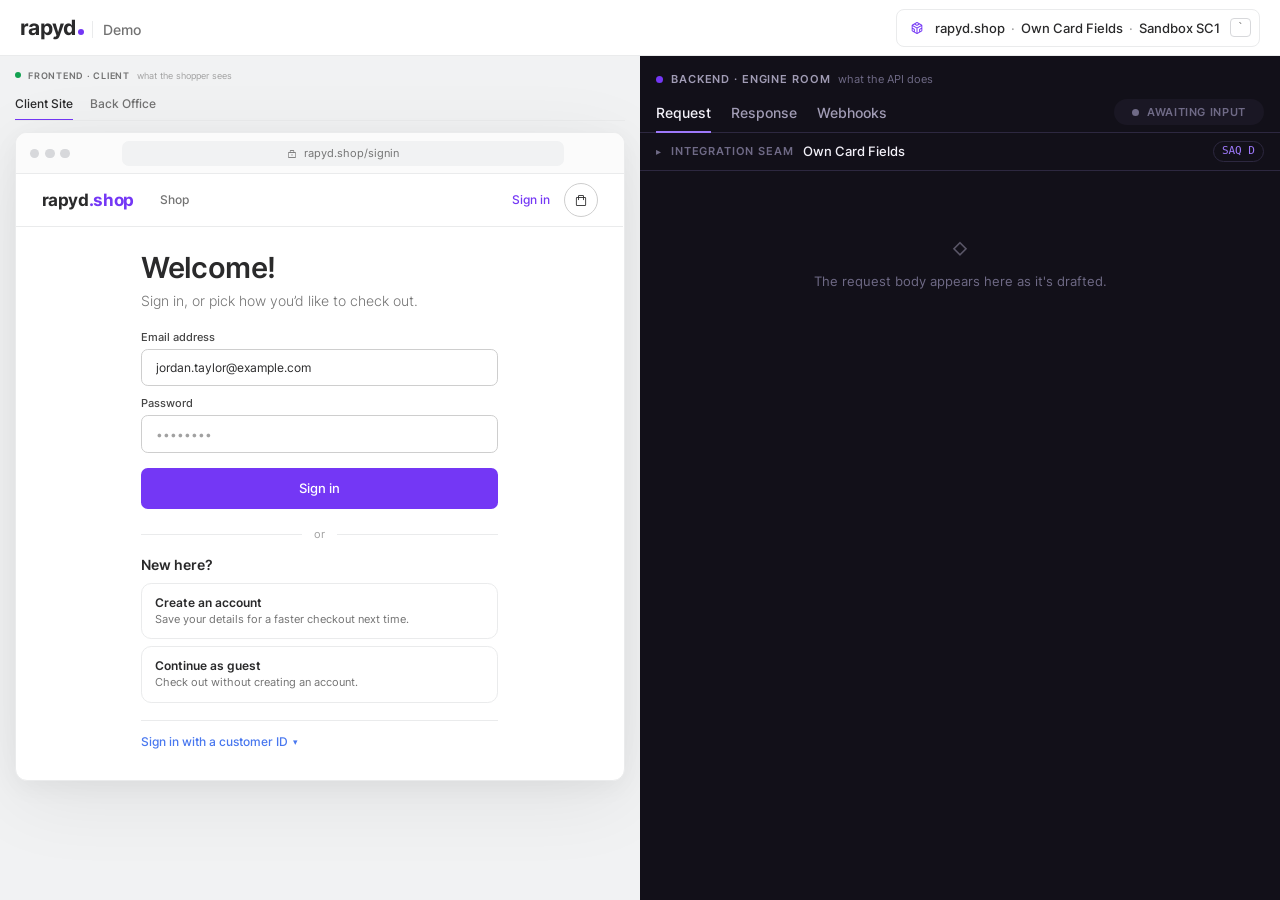
==== commit 8828b12d: "Merge pull request #5 from lestert-rapyd/feat/seam Show the integration seam: where the merchant end" ====
--- a/index.html
+++ b/index.html
@@ -83,6 +83,9 @@
             <span class="si-dot"></span><span class="si-text">Awaiting input</span>
           </div>
         </div>
+        <!-- The integration seam for the active path (js/seam.js, app.js
+             renderSeamStrip): who hosts the card form, PCI scope, redirects. -->
+        <div class="seam-strip-host" id="seam-strip-host"></div>
         <div class="rpanels">
           <div class="rpanel active" data-panel="request" id="panel-request"></div>
           <div class="rpanel" data-panel="response" id="panel-response"></div>
--- a/css/tokens.css
+++ b/css/tokens.css
@@ -83,6 +83,11 @@
   --r-pill: 999px;
 
   /* ── Engine room (dark) — Rapyd's palette on near-black ── */
+  /* The integration seam (js/seam.js): Rapyd's own purple, NEVER re-faced by
+     a skin — --accent inside .browser is the merchant's, this one is Rapyd's. */
+  --rapyd:      #7437F5;
+  --rapyd-soft: #F6F2FF;
+
   --eng-bg:        #121019;
   --eng-surface:   #1A1724;
   --eng-surface-2: #231F30;
--- a/css/main.css
+++ b/css/main.css
@@ -253,6 +253,55 @@
 .browser.wide-3ds .browser-body { padding: 20px 0 10px; }
 #rapyd-checkout { min-width: min(500px, 100%); min-height: 120px; }  /* toolkit needs ≥500px to lay out */
 #rapyd-checkout, #rapyd-checkout iframe { width: 100% !important; max-width: 100%; }
+
+/* ── Integration seam (js/seam.js) ─────────────────────────
+   Rapyd's surfaces in the frame (toolkit iframe, 3DS challenge, the hosted
+   page stand-in) are wrapped in .seam-rapyd: a dashed Rapyd-purple outline and
+   a "Rapyd · …" tag drawn AROUND the surface — nothing reaches inside it, so
+   Rapyd's iframe is never restyled. Merchant surfaces carry no mark. Only
+   while the drawer's "Show seam" is on (.browser.seam-on); off = a clean
+   customer view. Colours are --rapyd, never the skin's --accent. */
+.seam-rapyd { position: relative; }
+.browser.seam-on .seam-rapyd { outline: 1.5px dashed var(--rapyd); outline-offset: 3px; border-radius: var(--r-xs); }
+.browser.seam-on .seam-rapyd::before {
+  content: attr(data-seam); position: absolute; top: -12px; right: 10px; z-index: 3; pointer-events: none;
+  padding: 2px 8px; border-radius: var(--r-pill); background: var(--rapyd); color: #fff;
+  font: 600 10.5px/1.5 var(--font-ui); letter-spacing: .02em; white-space: nowrap;
+}
+/* full-bleed surfaces: the outline sits inside the frame's clipped edge */
+.browser.seam-on .seam-rapyd.seam-tds,
+.browser.seam-on .seam-rapyd.seam-page { outline-offset: -3px; }
+.browser.seam-on .seam-rapyd.seam-tds::before { top: 8px; }
+/* The address bar: a Rapyd domain gets the same mark */
+.urlbar #client-domain { min-width: 0; overflow: hidden; text-overflow: ellipsis; white-space: nowrap; }
+.browser.seam-on .urlbar.is-rapyd { box-shadow: inset 0 0 0 1.5px var(--rapyd); }
+.browser.seam-on .urlbar.is-rapyd::after {
+  content: 'Rapyd'; flex: none; padding: 1px 7px; border-radius: var(--r-pill);
+  background: var(--rapyd); color: #fff; font: 600 10px/1.5 var(--font-ui);
+}
+
+/* The hosted page's stand-in. Rapyd's page is on Rapyd's domain, where the
+   merchant skin stops — so it's drawn in the demo's own neutral face (fixed
+   values, not the frame's skinnable ramp), and never as a copy of Rapyd's page. */
+.hp-stage { padding: 30px 26px 34px; background: #FBFBFB; }
+.hp-away { padding: 34px 26px 30px; text-align: center; font-family: var(--font-ui); color: #454545; background: #fff; border-radius: var(--r-xs); }
+.hp-away-host { display: inline-block; padding: 3px 10px; border-radius: var(--r-pill); background: var(--rapyd-soft); color: var(--rapyd); font: 500 12px/1.5 var(--font-mono); }
+.hp-away-title { margin-top: 14px; font-size: 17px; font-weight: 600; color: #2A2A2B; }
+.hp-away-sub { max-width: 420px; margin: 8px auto 0; font-size: 13px; line-height: 1.55; color: #727272; }
+.hp-away-actions { display: flex; flex-direction: column; align-items: center; gap: 10px; margin-top: 20px; }
+.hp-btn { height: 40px; padding: 0 18px; border: 0; border-radius: var(--r-md); background: var(--rapyd); color: #fff; font: 500 13.5px var(--font-ui); cursor: pointer; }
+.hp-btn:hover { filter: brightness(1.08); }
+.hp-link { border: 0; background: none; padding: 4px; font: 500 12.5px var(--font-ui); color: #727272; cursor: pointer; }
+.hp-link:hover { color: #2A2A2B; text-decoration: underline; }
+
+/* Seam explainer lines (seamLinesHTML) — drawer card (light) and the engine
+   room's strip (dark, below) share the markup. */
+.seam-lines { list-style: none; margin: 0; padding: 0; display: grid; gap: 6px; }
+.seam-lines li { display: grid; grid-template-columns: 72px 1fr; gap: 8px; font-size: 12.5px; line-height: 1.45; color: var(--muted); }
+.seam-lines b { font-weight: 600; color: var(--ink); }
+.seam-owners { display: grid; gap: 5px; margin-top: 10px; font-size: 12px; line-height: 1.45; color: var(--muted); }
+.seam-who { display: inline-block; min-width: 64px; margin-right: 8px; padding: 1px 7px; border-radius: var(--r-pill); font-size: 10.5px; font-weight: 600; text-align: center; background: var(--soft-2); color: var(--text); }
+.seam-who.rapyd { background: var(--rapyd); color: #fff; }
 
 /* out-of-window annotations below the site (the shopper's bank-app view) */
 .offstage { width: 100%; max-width: 980px; margin: 14px auto 0; animation: cs-rise .5s ease-out .48s both; }
@@ -509,6 +558,24 @@
 .tds-frame { flex: none; display: block; width: 100%; margin: 4px auto 0; height: clamp(380px, calc(100vh - 400px), 460px); border: 0; background: #fff; }
 
 /* ── 9 · Engine room ─────────────────────────────────────── */
+/* The integration seam strip (js/seam.js seamStripHTML) — one collapsible
+   line between the tabs and the panels. */
+.seam-strip-host { flex: none; background: var(--eng-bg); border-bottom: 1px solid var(--eng-line); }
+.seam-strip-host:empty { display: none; }
+.seam-strip > summary { list-style: none; display: flex; align-items: center; gap: 10px; padding: 8px 16px; cursor: pointer; font-size: 12.5px; color: var(--eng-muted); }
+.seam-strip > summary::-webkit-details-marker { display: none; }
+.seam-strip > summary::before { content: '▸'; font-size: 10px; color: var(--eng-faint); }
+.seam-strip[open] > summary::before { content: '▾'; }
+.seam-strip-k { font-size: 10.5px; font-weight: 600; letter-spacing: .08em; text-transform: uppercase; color: var(--eng-faint); }
+.seam-strip-v { color: var(--eng-text); font-weight: 500; }
+.seam-strip-tag { margin-left: auto; padding: 1px 8px; border: 1px solid var(--eng-line); border-radius: var(--r-pill); font: 500 11px/1.5 var(--font-mono); color: var(--eng-accent); }
+.seam-strip .seam-lines, .seam-strip .seam-owners { padding: 0 16px; }
+.seam-strip .seam-owners { padding-bottom: 12px; }
+.seam-strip .seam-lines li, .seam-strip .seam-owners { color: var(--eng-muted); }
+.seam-strip .seam-lines b { color: var(--eng-text); }
+.seam-strip .seam-who { background: var(--eng-surface-2); color: var(--eng-text); }
+.seam-strip .seam-who.rapyd { background: var(--eng-accent); color: var(--eng-bg); }
+
 .rtabs { display: flex; align-items: center; gap: 20px; flex: none; padding: 0 16px; border-bottom: 1px solid var(--eng-line); background: var(--eng-bg); }
 .rtab {
   border: 0; background: transparent; color: var(--eng-muted);
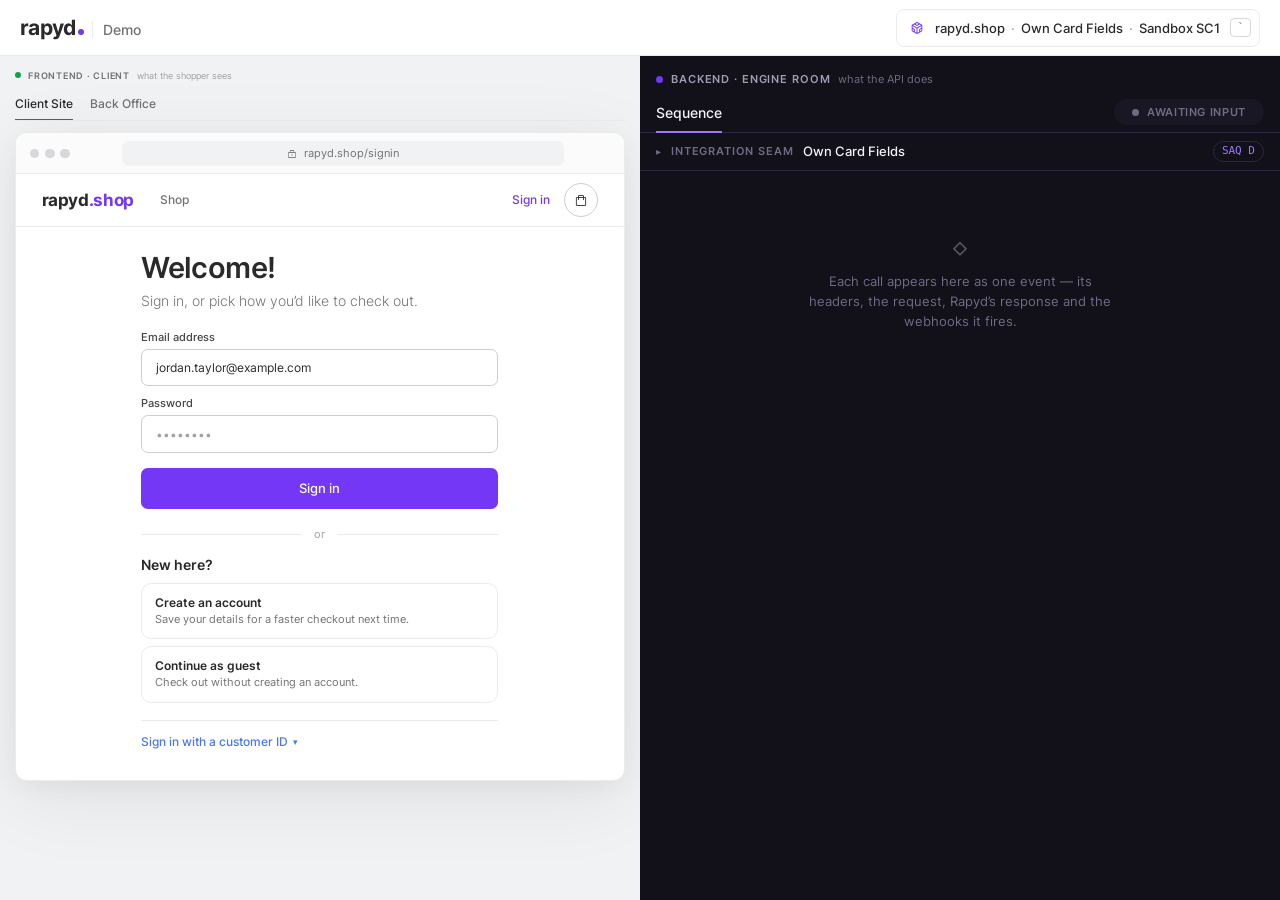
==== commit a552e91c: "Engine room: one Sequence view — request ↔ response ↔ webhooks per event The right panel's Request /" ====
--- a/index.html
+++ b/index.html
@@ -8,12 +8,21 @@
        deploy at another backend by editing this one line (a query param is
        deliberately NOT honoured — a crafted link could redirect the live token). -->
   <meta name="paybridge-backend" content="https://rapyd-backend.vercel.app" />
+  <meta name="paybridge-backend-staging" content="https://rapyd-backend-git-staging-rapyd-se.vercel.app" />
   <!-- https origin of this frontend's deployment. Only used when the page
        itself isn't served over https (e.g. http://localhost): the hosted
        checkout's complete/cancel redirects then point at <this>/complete/. -->
   <meta name="paybridge-public-url" content="" />
   <!-- Rapyd design language: Inter (assets/fonts, @font-face in tokens.css),
        the Rapyd icon font, cool greys + #7437F5. No web-font CDN. -->
+  <!-- Checkout Toolkit hosts (script + iframe), resolved early. The full
+       preconnect is added by js/flows/toolkit.js for the active env when the
+       checkout page mounts — a preconnect made at page load would idle out
+       before the shopper gets there. -->
+  <link rel="dns-prefetch" href="https://sandboxcheckouttoolkit.rapyd.net" />
+  <link rel="dns-prefetch" href="https://sandboxcheckout.rapyd.net" />
+  <link rel="dns-prefetch" href="https://checkouttoolkit.rapyd.net" />
+  <link rel="dns-prefetch" href="https://checkout.rapyd.net" />
   <link rel="stylesheet" href="css/tokens.css" />
   <link rel="stylesheet" href="css/main.css" />
   <link rel="stylesheet" href="css/cof.css" />
@@ -75,9 +84,7 @@
           <span class="eyebrow-desc">what the API does</span>
         </div>
         <div class="rtabs">
-          <button class="rtab active" data-tab="request">Request</button>
-          <button class="rtab" data-tab="response">Response</button>
-          <button class="rtab" data-tab="webhooks">Webhooks</button>
+          <button class="rtab active" data-tab="sequence">Sequence</button>
           <button class="rtab" data-tab="console" id="rtab-console">Console</button>
           <div class="status-ind idle" id="status-ind">
             <span class="si-dot"></span><span class="si-text">Awaiting input</span>
@@ -87,9 +94,9 @@
              renderSeamStrip): who hosts the card form, PCI scope, redirects. -->
         <div class="seam-strip-host" id="seam-strip-host"></div>
         <div class="rpanels">
-          <div class="rpanel active" data-panel="request" id="panel-request"></div>
-          <div class="rpanel" data-panel="response" id="panel-response"></div>
-          <div class="rpanel" data-panel="webhooks" id="panel-webhooks"></div>
+          <!-- One card per event: headers → request → response → webhooks
+               (js/engine/sequence.js). -->
+          <div class="rpanel active" data-panel="sequence" id="panel-sequence"></div>
           <div class="rpanel" data-panel="console" id="panel-console"></div>
         </div>
       </section>
--- a/css/main.css
+++ b/css/main.css
@@ -126,6 +126,8 @@
 .dc-params { font-size: 11.5px; line-height: 1.5; color: var(--muted); }
 .dc-note { margin: 0; font-size: 12.5px; line-height: 1.5; color: var(--muted); }
 .dc-note.warn { color: var(--warn-deep); }
+.dc-note.fine { font-size: 11.5px; color: var(--faint); }
+.dc-note code { font-size: 11.5px; }
 .dc-label { display: flex; align-items: baseline; gap: 8px; font-size: 12px; font-weight: 500; color: var(--muted); }
 .dc-label code { font-size: 11px; color: var(--faint); }
 .dc-label-note { margin-left: auto; font-weight: 400; color: var(--faint); }
@@ -170,6 +172,10 @@
 .dc-seg button:hover, .co-fx-seg button:hover { color: var(--ink); }
 .dc-seg button.active, .co-fx-seg button.active { background: var(--surface); color: var(--ink); box-shadow: var(--shadow-sm); }
 .dc-seg button.active.live { color: var(--err-deep); }
+/* stacked variant — options too long for one row (wallet integration) */
+.dc-seg-stack { grid-auto-flow: row; }
+.dc-seg-stack button { justify-content: flex-start; white-space: normal; text-align: left; padding: 6px 10px; }
+.dc-seg button:disabled { opacity: .45; cursor: not-allowed; }
 .dc-seg-lg button { flex-direction: column; gap: 3px; min-height: 52px; padding: 6px 8px; white-space: normal; }
 .dc-seg-tag { font-size: 9.5px; font-weight: 600; letter-spacing: .05em; text-transform: uppercase; padding: 2px 5px; border-radius: var(--r-xs); background: var(--line); color: var(--muted); }
 .dc-seg button.active .dc-seg-tag { background: var(--accent-soft); color: var(--accent); }
@@ -293,6 +299,85 @@
 .hp-btn:hover { filter: brightness(1.08); }
 .hp-link { border: 0; background: none; padding: 4px; font: 500 12.5px var(--font-ui); color: #727272; cursor: pointer; }
 .hp-link:hover { color: #2A2A2B; text-decoration: underline; }
+.hp-away.declined .hp-away-title { color: #B00000; }
+
+/* External 3DS (js/ext3ds.js) — the merchant's own 3DS provider, SIMULATED.
+   A third party in the frame: not the merchant (no skin tokens — fixed values
+   only) and not Rapyd (no --rapyd anywhere). A neutral issuer page with a
+   slate accent, after the storefront prototype's 3DS screen. Its seam marker
+   is grey (.seam-ext), so it never reads as Rapyd's. */
+.seam-ext { position: relative; }
+.browser.seam-on .seam-ext { outline: 1.5px dashed #8A8F98; outline-offset: 3px; border-radius: var(--r-md); }
+.browser.seam-on .seam-ext::before {
+  content: attr(data-seam); position: absolute; top: -12px; right: 10px; z-index: 3; pointer-events: none;
+  padding: 2px 8px; border-radius: var(--r-pill); background: #5B616B; color: #fff;
+  font: 600 10.5px/1.5 var(--font-ui); letter-spacing: .02em; white-space: nowrap;
+}
+.x3ds-stage { display: flex; justify-content: center; padding: 26px 20px 30px; background: #F9F9F9; }
+.x3ds { width: 440px; max-width: 100%; overflow: hidden; border-radius: 14px; background: #fff; color: #23262B; font-family: var(--font-ui);
+  box-shadow: 0 20px 60px rgba(0,0,0,.07), 0 6px 24px rgba(0,0,0,.045); }
+.x3ds-head { display: flex; align-items: center; gap: 10px; padding: 16px 22px; border-bottom: 1px solid #EAEBEC; }
+.x3ds-shield { display: grid; place-items: center; width: 36px; height: 36px; border-radius: 10px; background: #EEF1F5; color: #334155; }
+.x3ds-brand { display: flex; flex-direction: column; gap: 2px; min-width: 0; }
+.x3ds-brand b { font-size: 14px; font-weight: 600; }
+.x3ds-brand span { font-size: 12px; color: #6B7079; }
+.x3ds-sim { margin-left: auto; padding: 4px 8px; border-radius: 4px; background: #F1F2F3; color: #6B7079; font: 500 10.5px/1 var(--font-mono); letter-spacing: .06em; text-transform: uppercase; }
+.x3ds-body { display: flex; flex-direction: column; gap: 16px; padding: 24px 22px 20px; }
+.x3ds-title { font-size: 21px; font-weight: 500; line-height: 1.25; }
+.x3ds-sub { margin: -8px 0 0; font-size: 13.5px; line-height: 1.5; color: #676B73; }
+.x3ds-facts { display: flex; flex-direction: column; gap: 9px; padding: 14px 16px; border: 1px solid #EAEBEC; border-radius: 10px; background: #FBFBFB; font: 400 12.5px/1.2 var(--font-mono); }
+.x3ds-facts div { display: flex; justify-content: space-between; gap: 12px; }
+.x3ds-facts span { color: #828282; }
+.x3ds-facts b { font-weight: 600; text-align: right; overflow-wrap: anywhere; }
+.x3ds-actions { display: grid; grid-template-columns: 1fr 1fr; gap: 12px; }
+.x3ds-btn { height: 46px; border: 1px solid #CECECE; border-radius: 8px; background: #fff; color: #454545; font: 500 14.5px var(--font-ui); cursor: pointer; }
+.x3ds-btn:hover { background: #FFF5F5; border-color: #F25050; color: #B00000; }
+.x3ds-btn.primary { border: 0; background: #334155; color: #fff; }
+.x3ds-btn.primary:hover { background: #1E293B; color: #fff; }
+.x3ds-link { align-self: center; border: 0; background: none; padding: 2px 4px; font: 500 12.5px var(--font-ui); color: #6B7079; cursor: pointer; }
+.x3ds-link:hover { color: #23262B; text-decoration: underline; }
+.x3ds-wait { display: flex; align-items: center; justify-content: center; gap: 10px; padding: 6px 0 2px; font-size: 13px; color: #6B7079; }
+.x3ds-spin { width: 16px; height: 16px; border: 2px solid #D5D8DD; border-top-color: #334155; border-radius: 50%; animation: spin .8s linear infinite; }
+.x3ds-foot { padding: 10px 22px 14px; border-top: 1px solid #F1F2F3; font-size: 11.5px; color: #9A9EA6; text-align: center; }
+
+/* Direct Apple Pay / Google Pay (js/flows/direct-wallet.js) — SIMULATED.
+   The merchant's OWN buttons sit on its skinned page; per the wallets' brand
+   rules they're black with white text (no official artwork is embedded —
+   the wallet NAME stands in for the mark). The sheet is Apple's / Google's
+   surface: neutral OS-sheet greys after the storefront prototype's
+   walletSheet, never skin tokens, never --rapyd; grey .seam-ext marker. */
+.dw-express { display: flex; flex-direction: column; gap: 10px; margin: 18px 0 4px; }
+.dw-express-label { font-size: 12px; font-weight: 600; letter-spacing: .04em; text-transform: uppercase; color: var(--muted); }
+.dw-buttons { display: grid; grid-template-columns: 1fr 1fr; gap: 10px; }
+.dw-btn { height: 46px; border: 0; border-radius: 8px; background: #000; color: #fff; cursor: pointer;
+  font: 500 16px/1 -apple-system, BlinkMacSystemFont, 'Helvetica Neue', Arial, sans-serif; letter-spacing: .01em; }
+.dw-btn:hover { background: #262626; }
+.dw-btn:disabled { opacity: .4; cursor: not-allowed; }
+.dw-btn-google { font-family: Roboto, Arial, sans-serif; }
+.dw-or { display: flex; align-items: center; gap: 12px; margin-top: 6px; font-size: 12.5px; color: var(--faint); }
+.dw-or::before, .dw-or::after { content: ''; flex: 1; height: 1px; background: var(--line); }
+.dw-btn { white-space: nowrap; }
+.dw-overlay { position: absolute; inset: 0; z-index: 20; display: flex; justify-content: center; align-items: flex-start;
+  padding: 72px 16px 40px; background: rgba(23,23,23,0.35); }
+.dw-sheet-wrap { position: sticky; top: 24px; width: 420px; max-width: 100%; }
+.dw-sheet { overflow: hidden; border-radius: 16px; background: #fff; color: #171717; font-family: var(--font-ui); box-shadow: 0 20px 96px rgba(0,0,0,0.2); }
+.dw-sheet-head { display: flex; align-items: center; gap: 10px; padding: 18px 22px; border-bottom: 1px solid #EAEBEC; }
+.dw-sheet-title { font-size: 16px; font-weight: 600; }
+.dw-sim { padding: 4px 8px; border-radius: 4px; background: #F1F2F3; color: #6B7079; font: 500 10.5px/1 var(--font-mono); letter-spacing: .06em; text-transform: uppercase; }
+.dw-cancel { margin-left: auto; border: 0; background: none; color: #4877EF; font: 500 14px/1 var(--font-ui); cursor: pointer; }
+.dw-sheet-rows { padding: 6px 22px; }
+.dw-sheet-rows div { display: flex; justify-content: space-between; gap: 12px; padding: 14px 0; border-bottom: 1px solid #EAEBEC; font-size: 14px; line-height: 1.3; }
+.dw-sheet-rows div span:first-child { color: #828282; }
+.dw-sheet-rows div.total { border-bottom: 0; font-size: 18px; font-weight: 600; }
+.dw-sheet-rows div.total span:first-child { color: #171717; }
+.dw-sheet-rows .mono { font-family: var(--font-mono); }
+.dw-sheet-foot { padding: 8px 22px 14px; }
+.dw-confirm { display: flex; align-items: center; justify-content: center; gap: 10px; width: 100%; height: 50px; border: 0; border-radius: 10px;
+  background: #171717; color: #fff; font: 500 15px/1 var(--font-ui); cursor: pointer; }
+.dw-confirm:hover { background: #454545; }
+.dw-confirm i { font-size: 18px; }
+.dw-sheet-note { padding: 0 22px 14px; font-size: 11.5px; color: #9A9EA6; text-align: center; }
+/* The SE's tag on the simulated receipt — neutral, small, never the skin's accent. */
 
 /* Seam explainer lines (seamLinesHTML) — drawer card (light) and the engine
    room's strip (dark, below) share the markup. */
@@ -302,6 +387,7 @@
 .seam-owners { display: grid; gap: 5px; margin-top: 10px; font-size: 12px; line-height: 1.45; color: var(--muted); }
 .seam-who { display: inline-block; min-width: 64px; margin-right: 8px; padding: 1px 7px; border-radius: var(--r-pill); font-size: 10.5px; font-weight: 600; text-align: center; background: var(--soft-2); color: var(--text); }
 .seam-who.rapyd { background: var(--rapyd); color: #fff; }
+.seam-who.third { background: #5B616B; color: #fff; } /* Apple / Google — a third party, grey like .seam-ext */
 
 /* out-of-window annotations below the site (the shopper's bank-app view) */
 .offstage { width: 100%; max-width: 980px; margin: 14px auto 0; animation: cs-rise .5s ease-out .48s both; }
@@ -505,7 +591,6 @@
 .rise-5 { animation: cs-rise .5s ease-out .40s both; }
 
 .screen { display: flex; flex-direction: column; align-items: center; gap: 9px; padding: 14px 8px 8px; text-align: center; }
-.screen-spinner { width: 42px; height: 42px; margin-bottom: 6px; border-radius: 50%; border: 3px solid var(--line); border-top-color: var(--accent); animation: spin .8s linear infinite; }
 .screen-title { font-size: 34px; font-weight: 600; letter-spacing: -.02em; color: var(--ink); }
 .screen-sub { font-size: 15px; color: var(--muted); }
 .screen-sub b, .screen-sub strong { color: var(--text); font-weight: 600; }
@@ -643,6 +728,38 @@
 .beat-body { padding: 4px 13px 13px; }
 .beat-foot { margin-top: 11px; padding: 9px 11px; font-size: 11px; line-height: 1.5; color: var(--eng-muted); border: 1px dashed var(--eng-line); border-radius: var(--r-md); background: var(--eng-bg); }
 .beat-foot code { color: var(--syn-num); }
+/* Simulated steps OUTSIDE Rapyd (external 3DS — js/ext3ds.js): every such
+   card carries a visible "Simulated" badge and a dashed edge, so it can never
+   be mistaken for a Rapyd call. */
+.beat-card.sim { border-style: dashed; background: color-mix(in srgb, var(--eng-surface) 70%, var(--eng-bg)); }
+.method-pill.sim { background: color-mix(in srgb, var(--eng-warn) 14%, transparent); color: var(--eng-warn); }
+.beat-state.sim, .sim-badge { background: color-mix(in srgb, var(--eng-warn) 16%, transparent); color: var(--eng-warn); }
+.sim-badge { display: inline-block; padding: 1px 7px; border-radius: var(--r-pill); font-size: 10px; font-weight: 700; letter-spacing: .03em; }
+.ext-who { display: flex; flex-wrap: wrap; align-items: center; gap: 8px; margin: 2px 0 10px; font-size: 11.5px; line-height: 1.5; color: var(--eng-muted); }
+.ext-wait { padding: 10px 0 4px; font-size: 12px; color: var(--eng-faint); font-style: italic; }
+.ext-map { list-style: none; margin: 0; padding: 0; display: grid; gap: 3px; }
+.ext-map code { color: var(--syn-num); }
+/* Direct wallets: the steps OUTSIDE Rapyd (Apple / Google / merchant) — one
+   line + the wallet's own docs, deliberately lighter than a Rapyd call card. */
+.dw-intro { margin-bottom: 12px; }
+.dw-steps { display: grid; gap: 8px; margin-bottom: 12px; }
+.dw-step { padding: 9px 12px; border: 1px dashed var(--eng-line); border-left: 3px solid #8A8F98; border-radius: var(--r-md); background: var(--eng-bg); font-size: 11.5px; line-height: 1.5; color: var(--eng-muted); }
+.dw-step.party-merchant { border-left-color: var(--eng-info); }
+.dw-step.todo { opacity: .55; }
+.dw-step.now { border-style: solid; border-left-width: 3px; }
+.dw-step-head { display: flex; flex-wrap: wrap; align-items: center; gap: 8px; margin-bottom: 3px; }
+.dw-step-head b { color: var(--eng-text); font-weight: 600; font-size: 12px; }
+.dw-party { padding: 1px 7px; border-radius: var(--r-pill); background: var(--eng-surface-2); color: var(--eng-text); font-size: 10px; font-weight: 700; letter-spacing: .03em; }
+.dw-pci { padding: 1px 7px; border-radius: var(--r-pill); background: color-mix(in srgb, var(--eng-err) 16%, transparent); color: var(--eng-err); font-size: 10px; font-weight: 700; }
+.dw-step p { margin: 0; }
+.dw-step a { color: var(--eng-accent); text-decoration: none; }
+.dw-step a:hover { text-decoration: underline; }
+.dw-step-note { margin-top: 3px; font-size: 11px; color: var(--eng-faint); }
+.beat-foot a { color: var(--eng-accent); }
+/* Fields injected into the Rapyd body from the external 3DS result */
+.jsonv-line.inject-hit { background: color-mix(in srgb, var(--eng-warn) 11%, transparent); box-shadow: inset 3px 0 0 var(--eng-warn); }
+.jsonv-gutter span.inject-hit { color: var(--eng-warn); font-weight: 700; }
+.inject-key { display: inline-block; width: 9px; height: 9px; margin-right: 4px; border-radius: 2px; background: var(--eng-warn); vertical-align: -1px; }
 
 /* JSON viewer (line-numbered) */
 .tok-key  { color: var(--syn-key); }
@@ -707,12 +824,26 @@
 .wh-expect { padding: 4px 10px; font-size: 10.5px; font-weight: 700; letter-spacing: .03em; border: 1px dashed var(--eng-line); border-radius: var(--r-sm); color: var(--eng-faint); }
 .wh-expect-note { margin-bottom: 14px; font-family: var(--font-ui); font-size: 12px; line-height: 1.55; color: var(--eng-faint); }
 .wh-expect-note code { color: var(--eng-muted); }
+.wh-expect.got { border-style: solid; border-color: color-mix(in srgb, var(--eng-ok) 45%, transparent); color: var(--eng-ok); }
+/* add-card: one run's events, stitched — each with what it says and the id that linked it */
+.wh-stitch { margin-bottom: 16px; }
+.wh-stitch-head { display: flex; align-items: flex-start; gap: 9px; margin-bottom: 6px; }
+.wh-stitch-head .wh-beat-n { margin-top: 1px; }
+.wh-stitch-note { font-family: var(--font-ui); font-size: 12px; line-height: 1.5; color: var(--eng-muted); }
+.wh-stitch-links { display: flex; flex-wrap: wrap; align-items: center; gap: 6px; margin: 0 0 8px 27px; }
+.wh-stitch-by { font-family: var(--font-ui); font-size: 10.5px; letter-spacing: .06em; text-transform: uppercase; color: var(--eng-faint); }
+.wh-link { padding: 2px 8px; border: 1px solid var(--eng-line); border-radius: var(--r-pill); font-family: var(--font-ui); font-size: 11px; color: var(--eng-muted); }
+.wh-link code { font-family: var(--font-mono); font-size: 10.5px; color: var(--syn-num); }
+.wh-stitch .wh-card { margin-bottom: 0; }
 .eng-pillrow { display: flex; flex-wrap: wrap; gap: 8px; margin-bottom: 12px; }
 .wh-pill { font-family: var(--font-mono); font-size: 10.5px; font-weight: 700; letter-spacing: .03em; padding: 3px 9px; border-radius: var(--r-sm); background: var(--eng-surface-2); color: var(--eng-muted); }
 .wh-pill.evt { color: var(--eng-text); }
 .wh-pill.success { background: color-mix(in srgb, var(--eng-ok) 16%, transparent);   color: var(--eng-ok); }
 .wh-pill.failure { background: color-mix(in srgb, var(--eng-err) 16%, transparent);  color: var(--eng-err); }
 .wh-pill.pending { background: color-mix(in srgb, var(--eng-warn) 16%, transparent); color: var(--eng-warn); }
+.wh-pill.info    { background: color-mix(in srgb, var(--eng-info) 16%, transparent); color: var(--eng-info); }
+.wh-pill.sim     { background: color-mix(in srgb, var(--eng-warn) 16%, transparent); color: var(--eng-warn); }
+/* .wh-pill.neutral = the base pill (Tag Studio's "neutral" tone) */
 .wh-pill.field { font-weight: 500; }
 .wh-card { margin-bottom: 8px; overflow: hidden; border: 1px solid var(--eng-line); border-left: 3px solid var(--eng-faint); border-radius: var(--r-md); background: var(--eng-surface); }
 .wh-card.success { border-left-color: var(--eng-ok); }
@@ -738,6 +869,90 @@
 .wh-fallback code { font-size: 11px; color: var(--syn-num); }
 .wh-fallback-note { margin-top: 6px; font-family: var(--font-ui); font-size: 11px; color: var(--eng-faint); }
 
+/* ── Sequence view (js/engine/sequence.js) ──────────────────────────────
+   One card per event — a Rapyd call, a simulated step, or an async step —
+   with its backend parts as nested layers: Headers → API request → API
+   response (+ criteria) → Webhooks. Two columns once the event is wide
+   enough (request/response | webhooks), stacked below that. */
+.seq-watch:empty { display: none; }
+.seq-watch { margin-bottom: 12px; }
+.seq-watch .wh-status { margin-bottom: 6px; }
+.seq-watch .wh-note, .seq-watch .wh-fallback { margin: 0 0 8px; }
+.seq-pre { margin-bottom: 12px; }
+.seq-event { margin-bottom: 12px; border: 1px solid var(--eng-line); border-radius: var(--r-lg); background: var(--eng-surface); }
+.seq-event.sim { border-style: dashed; background: color-mix(in srgb, var(--eng-surface) 70%, var(--eng-bg)); }
+.seq-event.async { border-style: dashed; border-color: color-mix(in srgb, var(--eng-info) 45%, var(--eng-line)); }
+.seq-event.other { border-style: dashed; }
+.seq-head {
+  list-style: none; cursor: pointer; display: grid; align-items: center; column-gap: 9px; row-gap: 5px;
+  grid-template-columns: auto auto 1fr auto; padding: 12px 14px;
+}
+.seq-head::-webkit-details-marker, .seq-part-head::-webkit-details-marker { display: none; }
+.seq-head:hover { background: var(--eng-surface-2); border-radius: var(--r-lg); }
+.seq-chev { color: var(--eng-faint); font-size: 10px; transition: transform .15s ease; }
+details[open] > .seq-head > .seq-chev, details[open] > .seq-part-head > .seq-chev { transform: rotate(90deg); }
+.seq-n { flex: none; width: 20px; height: 20px; display: inline-flex; align-items: center; justify-content: center; border-radius: 50%; font-size: 10.5px; font-weight: 700; background: var(--eng-surface-2); color: var(--eng-muted); }
+.seq-title { font-family: var(--font-ui); font-size: 14px; font-weight: 650; color: var(--eng-text); min-width: 0; }
+.seq-kind { display: inline-block; margin-left: 8px; vertical-align: 1px; padding: 1px 7px; border-radius: var(--r-pill); font-family: var(--font-ui); font-size: 10px; font-weight: 700; letter-spacing: .03em; }
+.seq-kind.sim { background: color-mix(in srgb, var(--eng-warn) 16%, transparent); color: var(--eng-warn); }
+.seq-kind.async { background: color-mix(in srgb, var(--eng-info) 16%, transparent); color: var(--eng-info); }
+.seq-chips { grid-column: 4; grid-row: 1; display: flex; flex-wrap: wrap; justify-content: flex-end; gap: 6px; }
+.seq-sub { grid-column: 3 / 5; display: flex; flex-wrap: wrap; align-items: center; gap: 8px; min-width: 0; font-family: var(--font-ui); font-size: 11.5px; color: var(--eng-faint); }
+.seq-sub .req-path { font-size: 12px; }
+.seq-sub .beat-state { margin-left: 0; }
+.seq-chip { padding: 2px 8px; border-radius: var(--r-sm); font-size: 10px; font-weight: 700; letter-spacing: .02em; border: 1px solid transparent; white-space: nowrap; }
+.seq-chip.ok   { background: color-mix(in srgb, var(--eng-ok) 14%, transparent);   color: var(--eng-ok);   border-color: color-mix(in srgb, var(--eng-ok) 35%, transparent); }
+.seq-chip.wait { background: color-mix(in srgb, var(--eng-warn) 14%, transparent); color: var(--eng-warn); border-color: color-mix(in srgb, var(--eng-warn) 35%, transparent); }
+.seq-chip.bad  { background: color-mix(in srgb, var(--eng-err) 14%, transparent);  color: var(--eng-err);  border-color: color-mix(in srgb, var(--eng-err) 35%, transparent); }
+.seq-chip.mute { background: var(--eng-surface-2); color: var(--eng-muted); }
+
+.seq-body { padding: 0 14px 14px; container-type: inline-size; }
+.seq-cols { display: grid; gap: 12px; }
+@container (min-width: 600px) {
+  .seq-cols:not(.single) { grid-template-columns: minmax(0, 1fr) minmax(0, 1fr); align-items: start; }
+}
+.seq-col { display: grid; gap: 10px; min-width: 0; }
+.seq-part { border: 1px solid var(--eng-line); border-radius: var(--r-md); background: var(--eng-bg); min-width: 0; }
+.seq-part-head { list-style: none; cursor: pointer; display: flex; align-items: center; gap: 8px; padding: 9px 12px; }
+.seq-part-label { font-family: var(--font-ui); font-size: 11px; font-weight: 650; letter-spacing: .08em; text-transform: uppercase; color: var(--eng-muted); }
+.seq-part-head .seq-hint { margin-left: auto; }
+.seq-part-body { padding: 2px 12px 12px; min-width: 0; }
+.seq-part-body .req-headers { margin-bottom: 0; }
+.seq-part-body > .req-bodylabel:first-child .eng-label { margin-top: 2px; }
+.seq-part-body .beat-foot:last-child { margin-bottom: 0; }
+
+/* check rows — response criteria and webhook link checks */
+.seq-checks { display: grid; gap: 5px; margin: 0 0 12px; }
+.seq-check { display: flex; flex-wrap: wrap; align-items: center; gap: 7px; font-size: 11.5px; color: var(--eng-muted); min-width: 0; }
+.seq-check code { font-family: var(--font-mono); font-size: 11px; color: var(--syn-key); }
+.seq-check .seq-val { color: var(--eng-text); word-break: break-all; }
+.seq-arrow { color: var(--eng-faint); }
+.seq-dot { flex: none; width: 9px; height: 9px; border-radius: 3px; border: 1.5px solid var(--eng-faint); }
+.seq-check.ok .seq-dot, .seq-slot.got > .seq-slot-head .seq-dot { background: var(--eng-ok); border-color: var(--eng-ok); }
+.seq-check.bad .seq-dot { background: var(--eng-err); border-color: var(--eng-err); }
+.seq-check.wait .seq-dot, .seq-slot.wait > .seq-slot-head .seq-dot { border-color: var(--eng-warn); }
+.seq-check.bad .seq-val { color: var(--eng-err); }
+.seq-check.mute { opacity: .7; }
+.seq-hint { font-family: var(--font-ui); font-size: 11px; font-style: italic; color: var(--eng-faint); }
+
+/* webhook slots — one per expected event */
+.seq-whlist { display: grid; gap: 10px; }
+.seq-slot { padding: 10px 11px; border: 1px solid var(--eng-line); border-radius: var(--r-md); background: var(--eng-surface); min-width: 0; }
+.seq-slot.wait { border-style: dashed; }
+.seq-slot-head { display: flex; flex-wrap: wrap; align-items: center; gap: 8px; margin-bottom: 8px; }
+.seq-type { padding: 2px 8px; border-radius: var(--r-sm); font-size: 10.5px; font-weight: 700; letter-spacing: .03em; background: color-mix(in srgb, var(--eng-accent) 20%, transparent); color: var(--eng-text); }
+.seq-slot.wait .seq-type { background: var(--eng-surface-2); color: var(--eng-muted); }
+.seq-whid { font-size: 10.5px; color: var(--eng-info); }
+.seq-pending { font-family: var(--font-ui); font-size: 11.5px; font-style: italic; color: var(--eng-warn); }
+.seq-confirm { margin-left: auto; padding: 1px 7px; border: 1px dashed var(--eng-line); border-radius: var(--r-pill); font-family: var(--font-ui); font-size: 10px; color: var(--eng-faint); }
+.seq-slot .seq-checks { margin-bottom: 8px; }
+.seq-note { margin-bottom: 8px; font-family: var(--font-ui); font-size: 11.5px; line-height: 1.5; color: var(--eng-faint); }
+.seq-wh .wh-card { margin-bottom: 0; }
+.seq-expect { display: grid; gap: 7px; margin-bottom: 8px; }
+.seq-expect-line { display: flex; flex-wrap: wrap; align-items: center; gap: 6px; font-family: var(--font-ui); font-size: 11px; color: var(--eng-faint); }
+.seq-scn { min-width: 92px; font-weight: 600; color: var(--eng-muted); }
+.seq-event.async > .seq-body, .seq-event.other > .seq-body { display: grid; gap: 10px; }
+
 /* ── 10 · Back office (the merchant's admin, Rapyd-styled) ── */
 .backoffice { width: 100%; max-width: 640px; margin: 0 auto; }
 .backoffice[hidden] { display: none; }
@@ -757,6 +972,9 @@
 .bo-tile.clickable { cursor: pointer; }
 .bo-tile.clickable:hover { border-color: var(--field); box-shadow: var(--shadow-pop); }
 .bo-tile.inert { opacity: .75; }
+/* a merchant-site withdrawal (ledger kind 'payout') — click = GET /v1/payouts/{id} */
+.bo-tile.clickable-payout { cursor: pointer; }
+.bo-tile.clickable-payout:hover { border-color: var(--field); box-shadow: var(--shadow-pop); }
 .bo-tile-main { flex: 1; min-width: 0; }
 .bo-tile-ref { font-family: var(--font-mono); font-size: 12px; color: var(--ink); overflow: hidden; text-overflow: ellipsis; white-space: nowrap; }
 .bo-tile-sub { display: flex; flex-wrap: wrap; align-items: center; gap: 8px; margin-top: 3px; font-size: 12px; color: var(--muted); }
@@ -840,6 +1058,8 @@
 .backoffice .wh-pill.success { background: var(--ok-soft); color: var(--ok-deep); }
 .backoffice .wh-pill.failure { background: var(--err-soft); color: var(--err-deep); }
 .backoffice .wh-pill.pending { background: var(--warn-soft); color: var(--warn-deep); }
+.backoffice .wh-pill.info { background: var(--info-soft); color: var(--info); }
+.backoffice .wh-pill.sim { background: var(--warn-soft); color: var(--warn-deep); }
 .backoffice .wh-pill.field { background: var(--accent-soft); color: var(--accent); }
 .backoffice .wh-verify { background: var(--soft-2); color: var(--muted); }
 .backoffice .wh-verify.ok { background: var(--ok-soft); color: var(--ok-deep); }
@@ -936,3 +1156,194 @@
   .tkc-row { margin-bottom: 8px; }
   .tkc-cta { margin-top: 12px; }
 }
+
+/* ── Tag Studio (js/admin/studio.js) — admin-only editor for the engine-room
+   pills. Light editor, dark preview column (the engine room's own ground, so
+   the real .beat-card / .wh-pill styles render as they do in the app). ── */
+.ts-open { display: inline-flex; align-items: center; gap: 6px; margin-left: auto; margin-right: 8px; padding: 6px 12px; border: 1px solid var(--line); border-radius: var(--r-pill); background: var(--accent-soft); color: var(--accent); font: 600 12.5px var(--font-ui); cursor: pointer; }
+.ts-open[hidden] { display: none; }
+.ts-open.previewing::after { content: 'draft preview'; margin-left: 4px; padding: 1px 6px; border-radius: var(--r-pill); background: var(--warn-soft); color: var(--warn-deep); font-size: 10.5px; }
+.dc-admin { margin-top: 18px; padding-top: 14px; border-top: 1px solid var(--line); }
+.dc-admin-link { display: inline-flex; align-items: center; gap: 6px; padding: 0; border: 0; background: none; color: var(--muted); font: 500 12px var(--font-ui); cursor: pointer; }
+.dc-admin-link:hover { color: var(--accent); }
+
+body.ts-open { overflow: hidden; }
+.ts-overlay { position: fixed; inset: 0; z-index: 950; display: flex; flex-direction: column; background: var(--soft-2); font-family: var(--font-ui); color: var(--text); }
+.ts-overlay[hidden] { display: none; }
+.ts-head { display: flex; flex-wrap: wrap; align-items: center; gap: 10px 14px; padding: 12px 20px; background: #fff; border-bottom: 1px solid var(--line); }
+.ts-title { display: inline-flex; align-items: center; gap: 8px; font-size: 16px; font-weight: 600; color: var(--ink); }
+.ts-title i { color: var(--accent); }
+.ts-ver { font-size: 12.5px; color: var(--muted); }
+.ts-dirty { padding: 2px 8px; border-radius: var(--r-pill); background: var(--warn-soft); color: var(--warn-deep); font-size: 11px; font-weight: 600; }
+.ts-scope { padding: 2px 8px; border-radius: var(--r-pill); background: var(--soft-2); color: var(--muted); font-size: 11px; }
+.ts-scope b { color: var(--ink); }
+.ts-head-actions { display: flex; align-items: center; gap: 8px; margin-left: auto; }
+.ts-toggle { display: inline-flex; align-items: center; gap: 6px; font-size: 12.5px; color: var(--text); cursor: pointer; }
+.ts-btn { padding: 7px 12px; border: 1px solid var(--line); border-radius: var(--r-md); background: #fff; color: var(--ink); font: 500 12.5px var(--font-ui); cursor: pointer; }
+.ts-btn:hover:not(:disabled) { background: var(--soft-3); }
+.ts-btn:disabled { opacity: .45; cursor: default; }
+.ts-btn.primary { background: var(--accent); border-color: var(--accent); color: #fff; }
+.ts-btn.primary:hover:not(:disabled) { background: color-mix(in srgb, var(--accent) 88%, #000); }
+.ts-x, .ts-icon { display: inline-grid; place-items: center; min-width: 26px; height: 26px; padding: 0 4px; border: 0; border-radius: var(--r-sm); background: none; color: var(--muted); cursor: pointer; font-size: 13px; }
+.ts-x:hover, .ts-icon:hover:not(:disabled) { background: var(--soft-2); color: var(--ink); }
+.ts-icon:disabled { opacity: .3; cursor: default; }
+.ts-link { align-self: flex-start; padding: 4px 0; border: 0; background: none; color: var(--accent); font: 500 12.5px var(--font-ui); cursor: pointer; }
+.ts-link.danger { color: var(--muted); margin-top: 18px; }
+.ts-link.danger:hover { color: var(--err-deep); }
+.ts-msg { padding: 8px 20px; font-size: 12.5px; border-bottom: 1px solid var(--line); }
+.ts-msg.ok { background: var(--ok-soft); color: var(--ok-deep); }
+.ts-msg.error { background: var(--err-soft); color: var(--err-deep); }
+.ts-msg.info { background: var(--info-soft); color: var(--info); }
+
+.ts-body { flex: 1; min-height: 0; display: grid; grid-template-columns: 210px minmax(0, 1fr) minmax(320px, 400px); }
+.ts-slots { padding: 16px 10px; border-right: 1px solid var(--line); overflow-y: auto; background: var(--soft); }
+.ts-group { margin: 12px 10px 6px; font-size: 11px; font-weight: 600; letter-spacing: .08em; text-transform: uppercase; color: var(--muted); }
+.ts-group:first-child { margin-top: 0; }
+.ts-slot { width: 100%; display: flex; align-items: center; justify-content: space-between; gap: 8px; padding: 8px 10px; border: 0; border-radius: var(--r-md); background: none; color: var(--text); font: 500 13px var(--font-ui); text-align: left; cursor: pointer; }
+.ts-slot:hover { background: var(--soft-2); }
+.ts-slot.on { background: var(--accent-soft); color: var(--accent); }
+.ts-dot { width: 7px; height: 7px; border-radius: 50%; flex: none; }
+.ts-dot.draft { background: var(--warn); }
+.ts-dot.custom { background: var(--accent); }
+
+.ts-editor { padding: 20px 24px 40px; overflow-y: auto; overflow-x: hidden; display: flex; flex-direction: column; gap: 12px; }
+.ts-ed-head h2 { margin: 0 0 4px; font-size: 17px; font-weight: 600; color: var(--ink); }
+.ts-ed-head p { margin: 0; font-size: 13px; color: var(--muted); }
+.ts-hint { margin-top: 4px !important; font-size: 12px !important; }
+.ts-rules { list-style: none; margin: 0; padding: 0; display: flex; flex-direction: column; gap: 10px; }
+.ts-rule { padding: 12px 14px; border: 1px solid var(--line); border-radius: var(--r-lg); background: #fff; display: flex; flex-direction: column; gap: 10px; }
+.ts-fallback { border-style: dashed; }
+.ts-rule-head { display: flex; flex-wrap: wrap; align-items: center; gap: 8px; font-size: 13px; color: var(--text); }
+.ts-n { width: 22px; height: 22px; display: inline-grid; place-items: center; border-radius: 50%; background: var(--soft-2); color: var(--muted); font-size: 11px; font-weight: 700; }
+.ts-rule-id { font-family: var(--font-mono); font-size: 11px; color: var(--muted); }
+.ts-tools { margin-left: auto; display: inline-flex; gap: 2px; }
+.ts-conds { display: flex; flex-direction: column; gap: 6px; padding-left: 30px; }
+.ts-cond { display: flex; flex-wrap: wrap; align-items: center; gap: 6px; }
+.ts-in { padding: 6px 8px; border: 1px solid var(--line); border-radius: var(--r-sm); background: #fff; color: var(--ink); font: 13px var(--font-ui); }
+.ts-in:focus { outline: 2px solid color-mix(in srgb, var(--accent) 35%, transparent); border-color: var(--accent); }
+.ts-in.num { width: 84px; }
+.ts-in.label { font-family: var(--font-mono); min-width: 220px; }
+.ts-and { font-size: 12px; color: var(--muted); }
+.ts-look { display: flex; flex-direction: column; gap: 8px; padding-left: 30px; }
+.ts-field { display: flex; flex-direction: column; gap: 4px; font-size: 12px; color: var(--muted); }
+.ts-chips { display: flex; flex-wrap: wrap; align-items: center; gap: 4px; font-size: 11.5px; color: var(--muted); }
+.ts-chip { padding: 2px 7px; border: 1px solid var(--line); border-radius: var(--r-pill); background: var(--soft); color: var(--accent); font: 11px var(--font-mono); cursor: pointer; }
+.ts-chip:hover { background: var(--accent-soft); }
+.ts-tones { display: flex; flex-wrap: wrap; gap: 6px; }
+.ts-tone { cursor: pointer; }
+.ts-tone input { position: absolute; opacity: 0; pointer-events: none; }
+.ts-swatch, .ts-dark { display: inline-flex; padding: 4px; border-radius: var(--r-md); background: var(--eng-bg); }
+.ts-swatch { border: 2px solid transparent; }
+.ts-tone input:checked + .ts-swatch { border-color: var(--accent); }
+.ts-tone input:focus-visible + .ts-swatch { outline: 2px solid var(--accent); outline-offset: 2px; }
+.ts-check { display: inline-flex; align-items: center; gap: 6px; font-size: 12.5px; }
+.ts-note { font-size: 11.5px; color: var(--muted); }
+.ts-hiddenmark { font: italic 11px var(--font-mono); color: var(--eng-faint); }
+
+.ts-dict { width: 100%; border-collapse: collapse; background: #fff; border: 1px solid var(--line); border-radius: var(--r-lg); overflow: hidden; font-size: 12.5px; }
+.ts-dict th { padding: 8px 10px; text-align: left; font-size: 11px; font-weight: 600; letter-spacing: .06em; text-transform: uppercase; color: var(--muted); background: var(--soft); border-bottom: 1px solid var(--line); }
+.ts-dict td { padding: 7px 10px; border-bottom: 1px solid var(--line); vertical-align: middle; }
+.ts-dict tr.changed td:first-child { box-shadow: inset 3px 0 0 var(--warn); }
+.ts-dict code { font-size: 12px; color: var(--ink); }
+.ts-dict .ts-in.label { min-width: 160px; width: 100%; }
+.ts-dict td.ts-dark { display: table-cell; border-radius: 0; }
+
+.ts-preview { padding: 18px; overflow-y: auto; overflow-x: hidden; background: var(--eng-bg); color: var(--eng-text); font-family: var(--font-mono); }
+.ts-prev-head { margin-bottom: 12px; font: 600 11px var(--font-ui); letter-spacing: .08em; text-transform: uppercase; color: var(--eng-muted); }
+.ts-prev-head span { color: var(--eng-text); letter-spacing: normal; text-transform: none; }
+.ts-prev-card .jsonv { max-height: 180px; overflow: auto; }
+.ts-grid { width: 100%; border-collapse: collapse; font-size: 11.5px; table-layout: fixed; }
+.ts-grid th:nth-child(1) { width: 24%; } .ts-grid th:nth-child(4) { width: 18%; }
+.ts-grid .wh-pill { display: inline-block; max-width: 100%; overflow: hidden; text-overflow: ellipsis; white-space: nowrap; vertical-align: middle; }
+.ts-grid th { padding: 6px; text-align: left; font: 600 10.5px var(--font-ui); letter-spacing: .06em; text-transform: uppercase; color: var(--eng-faint); border-bottom: 1px solid var(--eng-line); }
+.ts-grid td { padding: 7px 6px; border-bottom: 1px solid var(--eng-line); color: var(--eng-muted); }
+.ts-grid tr { cursor: pointer; }
+.ts-grid tr:hover td, .ts-grid tr.on td { background: var(--eng-surface); }
+.ts-grid tr.on td:first-child { box-shadow: inset 2px 0 0 var(--eng-accent); color: var(--eng-text); }
+.ts-chg { font-size: 10px; color: var(--eng-warn); }
+.ts-hit { font-size: 10.5px; color: var(--eng-faint); }
+.ts-prev-foot { margin: 10px 0 0; font: 11.5px var(--font-ui); color: var(--eng-faint); }
+.ts-prev-stack .beat-card { margin-bottom: 6px; }
+
+.ts-modal-back { position: fixed; inset: 0; z-index: 960; display: grid; place-items: center; padding: 16px; background: var(--scrim); }
+.ts-modal { width: min(520px, 100%); max-height: 85vh; overflow-y: auto; padding: 20px; border-radius: var(--r-xl); background: #fff; display: flex; flex-direction: column; gap: 12px; box-shadow: 0 20px 60px rgba(0, 0, 0, .2); }
+.ts-modal.wide { width: min(640px, 100%); }
+.ts-modal h3 { margin: 0; font-size: 17px; font-weight: 600; color: var(--ink); }
+.ts-modal p { margin: 0; font-size: 13px; line-height: 1.5; }
+.ts-changes, .ts-history { margin: 0; padding: 0; list-style: none; display: flex; flex-direction: column; gap: 8px; font-size: 13px; }
+.ts-changes li { padding: 8px 10px; border-radius: var(--r-md); background: var(--soft); }
+.ts-history li { display: flex; align-items: center; justify-content: space-between; gap: 12px; padding: 10px 12px; border: 1px solid var(--line); border-radius: var(--r-md); }
+.ts-cur { font-size: 11px; font-weight: 600; color: var(--ok-deep); }
+.ts-modal-actions { display: flex; justify-content: flex-end; gap: 8px; margin-top: 4px; }
+
+@media (max-width: 1100px) {
+  .ts-body { grid-template-columns: 180px minmax(0, 1fr); }
+  .ts-preview { grid-column: 1 / -1; max-height: 45vh; }
+}
+@media (max-width: 720px) {
+  .ts-body { display: flex; flex-direction: column; overflow-y: auto; }
+  .ts-slots { display: flex; flex-wrap: wrap; gap: 4px; border-right: 0; border-bottom: 1px solid var(--line); }
+  .ts-slot { width: auto; }
+  .ts-group { display: none; }
+  .ts-editor, .ts-preview { overflow: visible; }
+  .ts-head-actions { margin-left: 0; flex-wrap: wrap; }
+}
+
+/* Tag Studio · journey view — the cards in engine-room order. */
+.ts-navnote { margin: -2px 10px 6px; font-size: 11.5px; color: var(--muted); }
+.ts-timeline { list-style: none; margin: 0; padding: 0; display: flex; flex-direction: column; gap: 14px; counter-reset: none; }
+.ts-call { position: relative; padding: 14px 16px 16px; border: 1px solid var(--line); border-radius: var(--r-lg); background: #fff; display: flex; flex-direction: column; gap: 10px; }
+.ts-call + .ts-call::before { content: ''; position: absolute; left: 26px; top: -15px; height: 14px; border-left: 2px dashed var(--line); }
+.ts-call-head { display: flex; align-items: center; gap: 10px; }
+.ts-call-head .ts-n { background: var(--accent-soft); color: var(--accent); }
+.ts-path { font-family: var(--font-mono); font-size: 13px; font-weight: 600; color: var(--ink); word-break: break-all; }
+.ts-call-title { margin-top: -4px; padding-left: 32px; font-size: 13px; color: var(--text); display: flex; flex-wrap: wrap; align-items: center; gap: 8px; }
+.ts-also { padding: 1px 8px; border-radius: var(--r-pill); background: var(--info-soft); color: var(--info); font-size: 11px; }
+.ts-side { margin-left: 32px; padding: 10px 12px; border-radius: var(--r-md); background: var(--soft); display: flex; flex-direction: column; gap: 8px; transition: box-shadow .3s ease; }
+.ts-side.flash { box-shadow: 0 0 0 2px var(--accent); }
+/* the call's Sequence expectations (engine/spec.js) — read-only */
+.ts-seq { background: color-mix(in srgb, var(--info-soft) 45%, var(--soft)); }
+.ts-seq .ts-side-label .ts-note { margin-left: 6px; text-transform: none; letter-spacing: 0; font-weight: 500; }
+.ts-seq-variant { font-size: 12px; font-weight: 600; color: var(--ink); }
+.ts-seq-table { width: 100%; border-collapse: collapse; font-size: 12px; table-layout: fixed; }
+.ts-seq-table th { padding: 4px 6px; text-align: left; font-size: 10.5px; font-weight: 600; letter-spacing: .05em; text-transform: uppercase; color: var(--muted); }
+.ts-seq-table th:first-child { width: 14%; }
+.ts-seq-table td { padding: 6px; border-top: 1px solid var(--line); vertical-align: top; }
+.ts-seq-table ul { margin: 0; padding: 0; list-style: none; display: grid; gap: 3px; }
+.ts-seq-table code { font-family: var(--font-mono); font-size: 11px; color: var(--ink); word-break: break-word; }
+.ts-side-label { font-size: 11px; font-weight: 600; letter-spacing: .08em; text-transform: uppercase; color: var(--muted); }
+.ts-states { width: 100%; border-collapse: collapse; font-size: 12.5px; table-layout: fixed; }
+.ts-states th:nth-child(1) { width: 25%; } .ts-states th:nth-child(2) { width: 24%; } .ts-states th:nth-child(3) { width: 15%; }
+.ts-states th:nth-child(4) { width: 6%; text-align: center; } .ts-states td:nth-child(4) { text-align: center; }
+.ts-states th:nth-child(5) { width: 16%; } .ts-states th:nth-child(6) { width: 14%; }
+.ts-states .ts-in { width: 100%; min-width: 0; padding: 5px 6px; }
+.ts-states .beat-state { display: inline-block; max-width: 100%; overflow: hidden; text-overflow: ellipsis; vertical-align: middle; }
+.ts-states th { padding: 4px 6px; text-align: left; font-size: 10.5px; font-weight: 600; letter-spacing: .05em; text-transform: uppercase; color: var(--muted); }
+.ts-states td { padding: 5px 6px; border-top: 1px solid var(--line); vertical-align: middle; }
+.ts-states tr.own td:first-child { box-shadow: inset 3px 0 0 var(--accent); }
+.ts-states .ts-in.label { min-width: 0; }
+.ts-when { color: var(--ink); overflow-wrap: anywhere; }
+.ts-states td.ts-dark { display: table-cell; border-radius: 0; }
+.ts-src { display: flex; flex-wrap: wrap; gap: 4px; align-items: center; }
+.ts-states td.ts-src { display: table-cell; } .ts-states td.ts-src > * { margin: 1px 2px 1px 0; }
+.ts-src-chip { display: inline-block; padding: 1px 7px; border-radius: var(--r-pill); background: var(--soft-2); color: var(--muted); font-size: 10.5px; font-weight: 600; }
+.ts-src-chip.own { background: var(--accent-soft); color: var(--accent); }
+.ts-mini { padding: 2px 6px; border: 1px solid var(--line); border-radius: var(--r-sm); background: #fff; color: var(--text); font: 11px var(--font-ui); cursor: pointer; }
+.ts-mini:hover { border-color: var(--accent); color: var(--accent); }
+.ts-rulesref { display: flex; flex-direction: column; gap: 6px; padding-top: 4px; }
+.ts-rulesref + .ts-rulesref, .ts-states + .ts-rulesref { border-top: 1px solid var(--line); padding-top: 8px; }
+.ts-rulesref-head { display: flex; flex-wrap: wrap; align-items: center; gap: 8px; font-size: 12.5px; color: var(--ink); }
+.ts-samplewrap { display: block; padding: 6px 8px; }
+.ts-samplechips { display: flex; flex-wrap: wrap; gap: 6px 14px; }
+.ts-sc { display: inline-flex; align-items: center; gap: 6px; }
+.ts-sc-l { font: 10.5px var(--font-ui); color: var(--eng-faint); }
+.ts-rules-inline { padding: 10px; border: 1px dashed var(--accent); border-radius: var(--r-md); background: #fff; }
+.ts-rules-ed { display: flex; flex-direction: column; gap: 10px; }
+.ts-scen { display: flex; flex-wrap: wrap; gap: 6px; margin-bottom: 12px; }
+.ts-scen .ts-chip { background: var(--eng-surface); border-color: var(--eng-line); color: var(--eng-muted); font-family: var(--font-ui); padding: 3px 10px; }
+.ts-scen .ts-chip.on { background: var(--eng-accent); border-color: var(--eng-accent); color: #fff; }
+.ts-pv { cursor: pointer; }
+.ts-pv .beat-card { margin-bottom: 8px; }
+.ts-pv:hover .beat-card { border-color: var(--eng-accent); }
+.ts-preview .ts-prev-stack .beat-body { display: block; }
+.ts-preview .ts-prev-stack .beat-body:empty { display: none; }
--- a/css/site.css
+++ b/css/site.css
@@ -236,10 +236,120 @@
   display: grid; place-items: center; font-size: 12px; font-weight: 700; letter-spacing: .04em; color: var(--text);
 }
 
+/* ── Wallet (packs with a `wallet` rule — js/site/wallet-page.js) ──
+   Balance + activity on the left, the Deposit / Withdraw panel on the
+   right; one column when the frame is narrow. Token-only like the rest. */
+.wal { display: flex; flex-wrap: wrap; gap: 32px; align-items: flex-start; max-width: 940px; margin: 0 auto; }
+.wal-main { flex: 2 1 340px; min-width: 0; display: flex; flex-direction: column; gap: 26px; }
+.wal-main .site-titles { margin-bottom: 0; }
+.wal-balance { padding: 24px 26px; border-radius: var(--r-lg); background: var(--accent-soft); display: flex; flex-direction: column; gap: 8px; }
+.wal-balance-l { display: flex; align-items: center; gap: 8px; font-size: 13px; font-weight: 500; color: var(--accent-ink); }
+.wal-balance-v { font-family: var(--font-site-display, var(--font-site, var(--font-ui))); font-size: 40px; font-weight: 600; line-height: 1.1; letter-spacing: -.02em; color: var(--ink); font-variant-numeric: tabular-nums; overflow-wrap: anywhere; }
+.wal-balance-x { font-size: 13px; color: var(--muted); }
+.wal-rows { display: flex; flex-direction: column; }
+.wal-row { display: grid; grid-template-columns: 36px minmax(0, 1fr) auto; gap: 14px; align-items: center; padding: 12px 0; border-bottom: 1px solid var(--line); }
+.wal-ico { width: 36px; height: 36px; border-radius: 50%; display: grid; place-items: center; font-size: 16px; background: var(--soft-2); color: var(--text); }
+.wal-ico.in { background: var(--ok-soft); color: var(--ok-deep); }
+.wal-row-name { font-size: 14px; font-weight: 500; color: var(--ink); }
+.wal-row-meta { font-size: 12.5px; color: var(--muted); margin-top: 3px; font-variant-numeric: tabular-nums; overflow-wrap: anywhere; }
+.wal-row-end { display: flex; flex-direction: column; align-items: flex-end; gap: 6px; }
+.wal-row-amt { font-size: 14px; font-weight: 600; color: var(--ink); white-space: nowrap; font-variant-numeric: tabular-nums; }
+.wal-row-amt.in { color: var(--ok-deep); }
+.wal-row-amt.void { color: var(--faint); text-decoration: line-through; }
+.wal-panel {
+  flex: 1 1 290px; min-width: 0; display: flex; flex-direction: column; gap: 16px;
+  padding: 22px; border: 1px solid var(--line); border-radius: var(--r-lg);
+}
+.wal-tabs { display: grid; grid-template-columns: 1fr 1fr; gap: 2px; padding: 3px; border-radius: var(--r-md); background: var(--soft-2); }
+.wal-tabs button {
+  display: flex; align-items: center; justify-content: center; gap: 8px; min-height: 38px;
+  border: 0; border-radius: var(--r-sm); background: transparent; color: var(--muted);
+  font: inherit; font-size: 14px; font-weight: 500; cursor: pointer;
+}
+.wal-tabs button.active { background: var(--surface); color: var(--ink); box-shadow: var(--shadow-sm); }
+.wal-field { display: flex; flex-direction: column; gap: 8px; font-size: 13px; font-weight: 500; color: var(--text); }
+.wal-amount { display: flex; align-items: center; }
+.wal-amount input { flex: 1; min-width: 0; font-family: var(--font-mono); font-size: 18px; }
+.wal-cur { padding-left: 8px; font-size: 13px; font-weight: 600; color: var(--muted); }
+.wal-chips { display: flex; flex-wrap: wrap; gap: 8px; }
+.wal-chips:empty { display: none; }
+.wal-chip {
+  height: 32px; padding: 0 14px; border-radius: 999px; border: 1px solid var(--field); background: var(--surface);
+  font: inherit; font-size: 13px; font-weight: 500; color: var(--text); cursor: pointer;
+}
+.wal-chip:hover { border-color: var(--accent); }
+.wal-chip.active { border-color: var(--accent); background: var(--accent-soft); color: var(--accent-ink); }
+.wal-dests { display: flex; flex-direction: column; gap: 8px; margin-top: -8px; }
+.wal-dest {
+  display: flex; align-items: center; gap: 12px; min-height: 48px; padding: 0 14px; text-align: left;
+  border: 1.5px solid var(--field); border-radius: var(--r-md); background: var(--surface);
+  font: inherit; font-size: 14px; font-weight: 500; color: var(--ink); cursor: pointer;
+}
+.wal-dest.active { border-color: var(--accent); background: var(--accent-soft); }
+.wal-radio { flex: none; width: 16px; height: 16px; border-radius: 50%; border: 1.5px solid var(--field); display: grid; place-items: center; }
+.wal-dest.active .wal-radio { border-color: var(--accent); }
+.wal-dest.active .wal-radio::after { content: ''; width: 8px; height: 8px; border-radius: 50%; background: var(--accent); }
+.wal-dest-name { flex: 1; min-width: 0; overflow-wrap: anywhere; }
+.wal-dest-meta { font-size: 12px; font-weight: 400; color: var(--muted); white-space: nowrap; }
+.wal-note { font-size: 13px; line-height: 1.45; color: var(--muted); }
+.wal-panel .co-cta { margin-top: 0; }
+.wal-panel .acct-err { margin-bottom: 10px; }
+.wal-result { padding: 12px 14px; border-radius: var(--r-md); font-size: 13px; line-height: 1.45; background: var(--info-soft); color: var(--text); }
+.wal-result.ok { background: var(--ok-soft); }
+.wal-result.bad { background: var(--err-soft); }
+.wal-result-t { font-weight: 600; color: var(--ink); margin-bottom: 2px; }
+
 /* ── Result screens as site pages ────────────────────────── */
 .site-main .screen { padding: 18px 0 8px; }
 .screen-actions { display: grid; grid-template-columns: repeat(auto-fit, minmax(150px, 1fr)); gap: 12px; width: 100%; margin-top: 24px; }
 .screen-actions .co-cta, .screen-actions .cs-secondary { margin-top: 0; height: 50px; }
+
+/* ── Add a card (site/add-card.js) ───────────────────────── */
+.pm-add-more { margin-top: 14px; }
+.ac-use { margin: 4px 0 18px; }
+.ac-use-label { font-size: 13px; font-weight: 500; color: var(--site-text, var(--text)); }
+.ac-use .cof-dp { margin-top: 8px; }
+.ac-form { margin-bottom: 6px; }
+.ac-form-head { display: flex; justify-content: space-between; align-items: baseline; font-size: 12px; font-weight: 600; letter-spacing: .04em; text-transform: uppercase; color: var(--site-muted, var(--muted)); }
+.ac-form .co-field:first-of-type label { margin-top: 10px; }
+.co-input input#ac-name { font-family: inherit; }
+.ac-intro { padding: 16px 18px; border: 1px solid var(--site-line, var(--line)); border-radius: var(--r-lg); background: var(--site-soft, var(--soft)); }
+.ac-intro-t { font-size: 14.5px; font-weight: 600; color: var(--site-ink, var(--ink)); }
+.ac-intro p { margin: 6px 0 0; font-size: 13.5px; line-height: 1.55; color: var(--site-muted, var(--muted)); }
+.ac-note { margin: 14px 0 0; font-size: 13px; color: var(--site-muted, var(--muted)); }
+.site-main .screen.ac-result { gap: 0; padding: 48px 0 32px; }
+.ac-result-badge { display: grid; place-items: center; width: 56px; height: 56px; margin-bottom: 22px; border-radius: 50%; font-size: 26px; font-weight: 700; color: #fff; }
+.ac-result-badge.ok { background: var(--ok, #1f9d55); }
+.ac-result-badge.bad { background: var(--err, #d92d20); }
+.ac-result .screen-actions { max-width: 380px; margin-top: 28px; }
+/* The card-token toolkit. Rapyd's iframe sets min-width 500px / min-height
+   700px inline, so the column widens to hold it (480px would push it past
+   the seam outline) and the iframe fills it — the dashed seam then wraps
+   exactly Rapyd's surface. Narrow frames: the iframe yields to 100%. */
+.site-narrow.ac-tk { max-width: 580px; } /* 30px padding each side + Rapyd’s 500px + the outline */
+#rapyd-toolkit { min-height: 160px; }
+#rapyd-toolkit iframe { display: block; width: 100% !important; min-width: min(500px, 100%) !important; max-width: 100%; border: 0; }
+
+/* Processing — a quiet waypoint between Pay and the result: generous air,
+   one accent (the spinner's arc), the amount in a soft card. */
+.site-main .screen.proc { gap: 0; padding: 56px 0 40px; }
+.proc-spinner {
+  width: 48px; height: 48px; margin-bottom: 28px; border-radius: 50%;
+  border: 3px solid var(--site-soft-2, var(--line)); border-top-color: var(--accent);
+  animation: spin .9s linear infinite;
+}
+.proc-title { font-size: 24px; font-weight: 600; letter-spacing: -.015em; line-height: 1.25; color: var(--site-ink, var(--ink)); }
+.proc-sub { max-width: 340px; margin-top: 8px; font-size: 14.5px; line-height: 1.5; color: var(--site-muted, var(--muted)); }
+.proc-meta {
+  display: flex; justify-content: space-between; align-items: center; gap: 12px;
+  width: 100%; max-width: 340px; margin-top: 32px; padding: 14px 18px;
+  border: 1px solid var(--site-line, var(--line)); border-radius: var(--r-lg);
+  background: var(--site-soft, var(--soft)); font-size: 13.5px; color: var(--site-muted, var(--muted));
+}
+.proc-amt { font-weight: 600; color: var(--site-ink, var(--ink)); font-variant-numeric: tabular-nums; }
+.proc-secure { display: inline-flex; align-items: center; gap: 6px; margin-top: 18px; font-size: 12.5px; color: var(--site-faint, var(--muted)); }
+.proc-secure svg { width: 13px; height: 13px; }
+@media (prefers-reduced-motion: reduce) { .proc-spinner { animation-duration: 2.4s; } }
 
 /* ── Narrow frames (the pane on a laptop) ────────────────── */
 @container (max-width: 620px) {
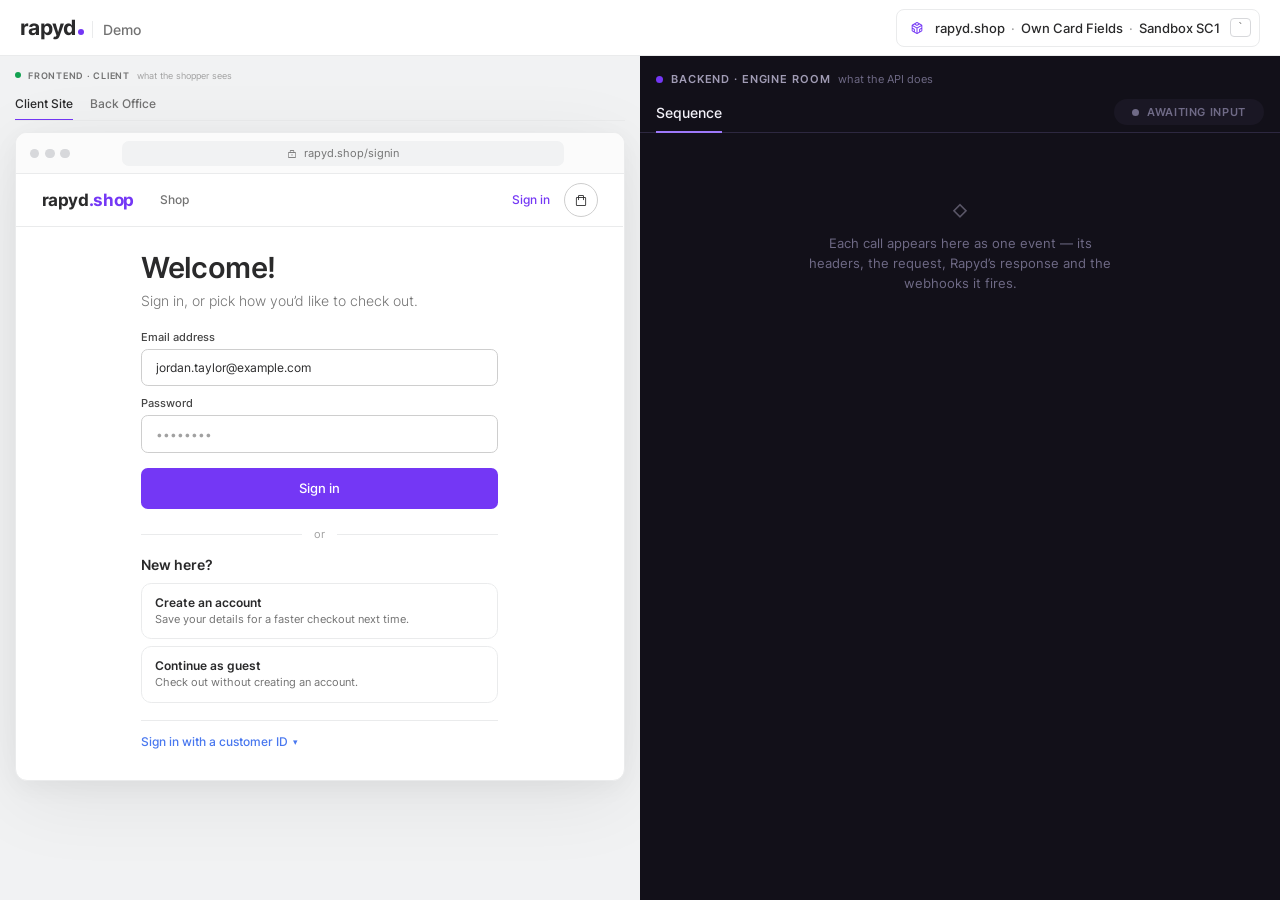
==== commit 2d597f7e: "Remove the engine room's Integration seam strip The drawer's Show seam card and the in-frame Rapyd m" ====
--- a/index.html
+++ b/index.html
@@ -90,9 +90,6 @@
             <span class="si-dot"></span><span class="si-text">Awaiting input</span>
           </div>
         </div>
-        <!-- The integration seam for the active path (js/seam.js, app.js
-             renderSeamStrip): who hosts the card form, PCI scope, redirects. -->
-        <div class="seam-strip-host" id="seam-strip-host"></div>
         <div class="rpanels">
           <!-- One card per event: headers → request → response → webhooks
                (js/engine/sequence.js). -->
--- a/css/main.css
+++ b/css/main.css
@@ -643,24 +643,6 @@
 .tds-frame { flex: none; display: block; width: 100%; margin: 4px auto 0; height: clamp(380px, calc(100vh - 400px), 460px); border: 0; background: #fff; }
 
 /* ── 9 · Engine room ─────────────────────────────────────── */
-/* The integration seam strip (js/seam.js seamStripHTML) — one collapsible
-   line between the tabs and the panels. */
-.seam-strip-host { flex: none; background: var(--eng-bg); border-bottom: 1px solid var(--eng-line); }
-.seam-strip-host:empty { display: none; }
-.seam-strip > summary { list-style: none; display: flex; align-items: center; gap: 10px; padding: 8px 16px; cursor: pointer; font-size: 12.5px; color: var(--eng-muted); }
-.seam-strip > summary::-webkit-details-marker { display: none; }
-.seam-strip > summary::before { content: '▸'; font-size: 10px; color: var(--eng-faint); }
-.seam-strip[open] > summary::before { content: '▾'; }
-.seam-strip-k { font-size: 10.5px; font-weight: 600; letter-spacing: .08em; text-transform: uppercase; color: var(--eng-faint); }
-.seam-strip-v { color: var(--eng-text); font-weight: 500; }
-.seam-strip-tag { margin-left: auto; padding: 1px 8px; border: 1px solid var(--eng-line); border-radius: var(--r-pill); font: 500 11px/1.5 var(--font-mono); color: var(--eng-accent); }
-.seam-strip .seam-lines, .seam-strip .seam-owners { padding: 0 16px; }
-.seam-strip .seam-owners { padding-bottom: 12px; }
-.seam-strip .seam-lines li, .seam-strip .seam-owners { color: var(--eng-muted); }
-.seam-strip .seam-lines b { color: var(--eng-text); }
-.seam-strip .seam-who { background: var(--eng-surface-2); color: var(--eng-text); }
-.seam-strip .seam-who.rapyd { background: var(--eng-accent); color: var(--eng-bg); }
-
 .rtabs { display: flex; align-items: center; gap: 20px; flex: none; padding: 0 16px; border-bottom: 1px solid var(--eng-line); background: var(--eng-bg); }
 .rtab {
   border: 0; background: transparent; color: var(--eng-muted);
